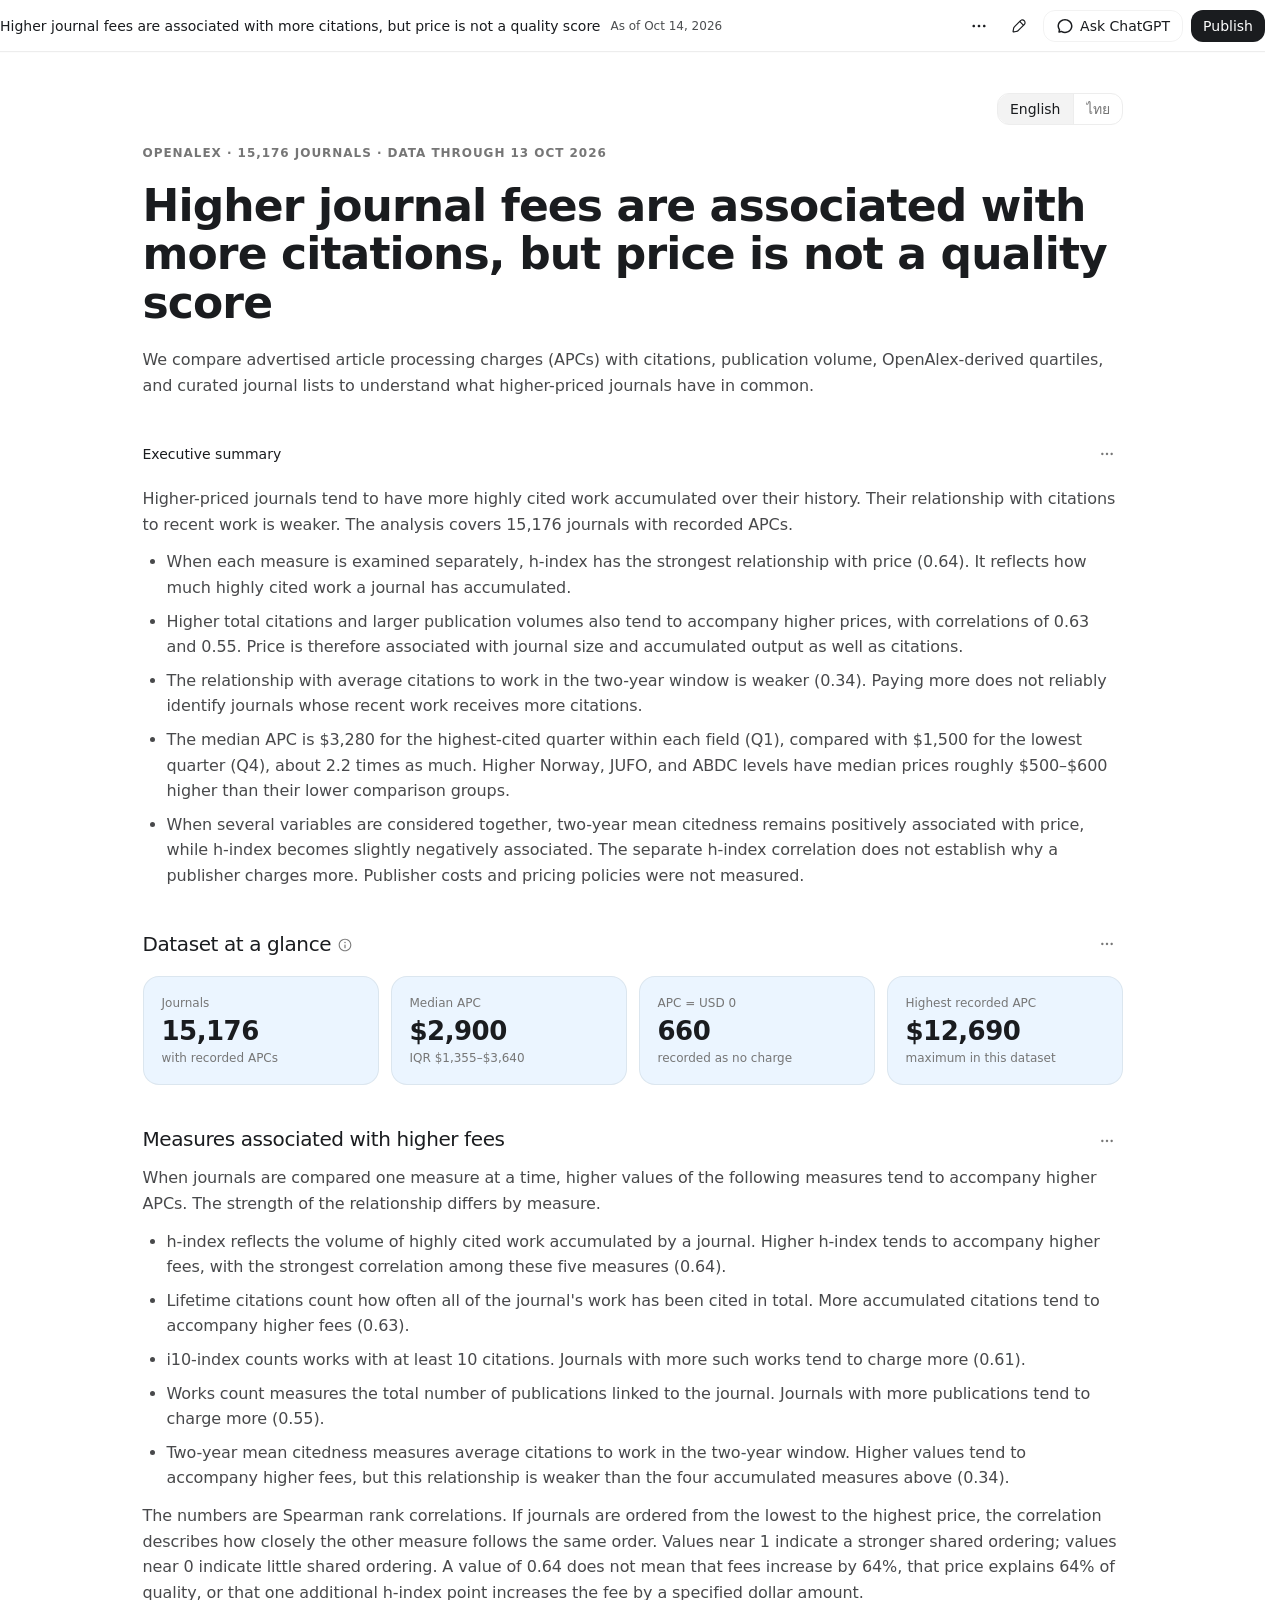
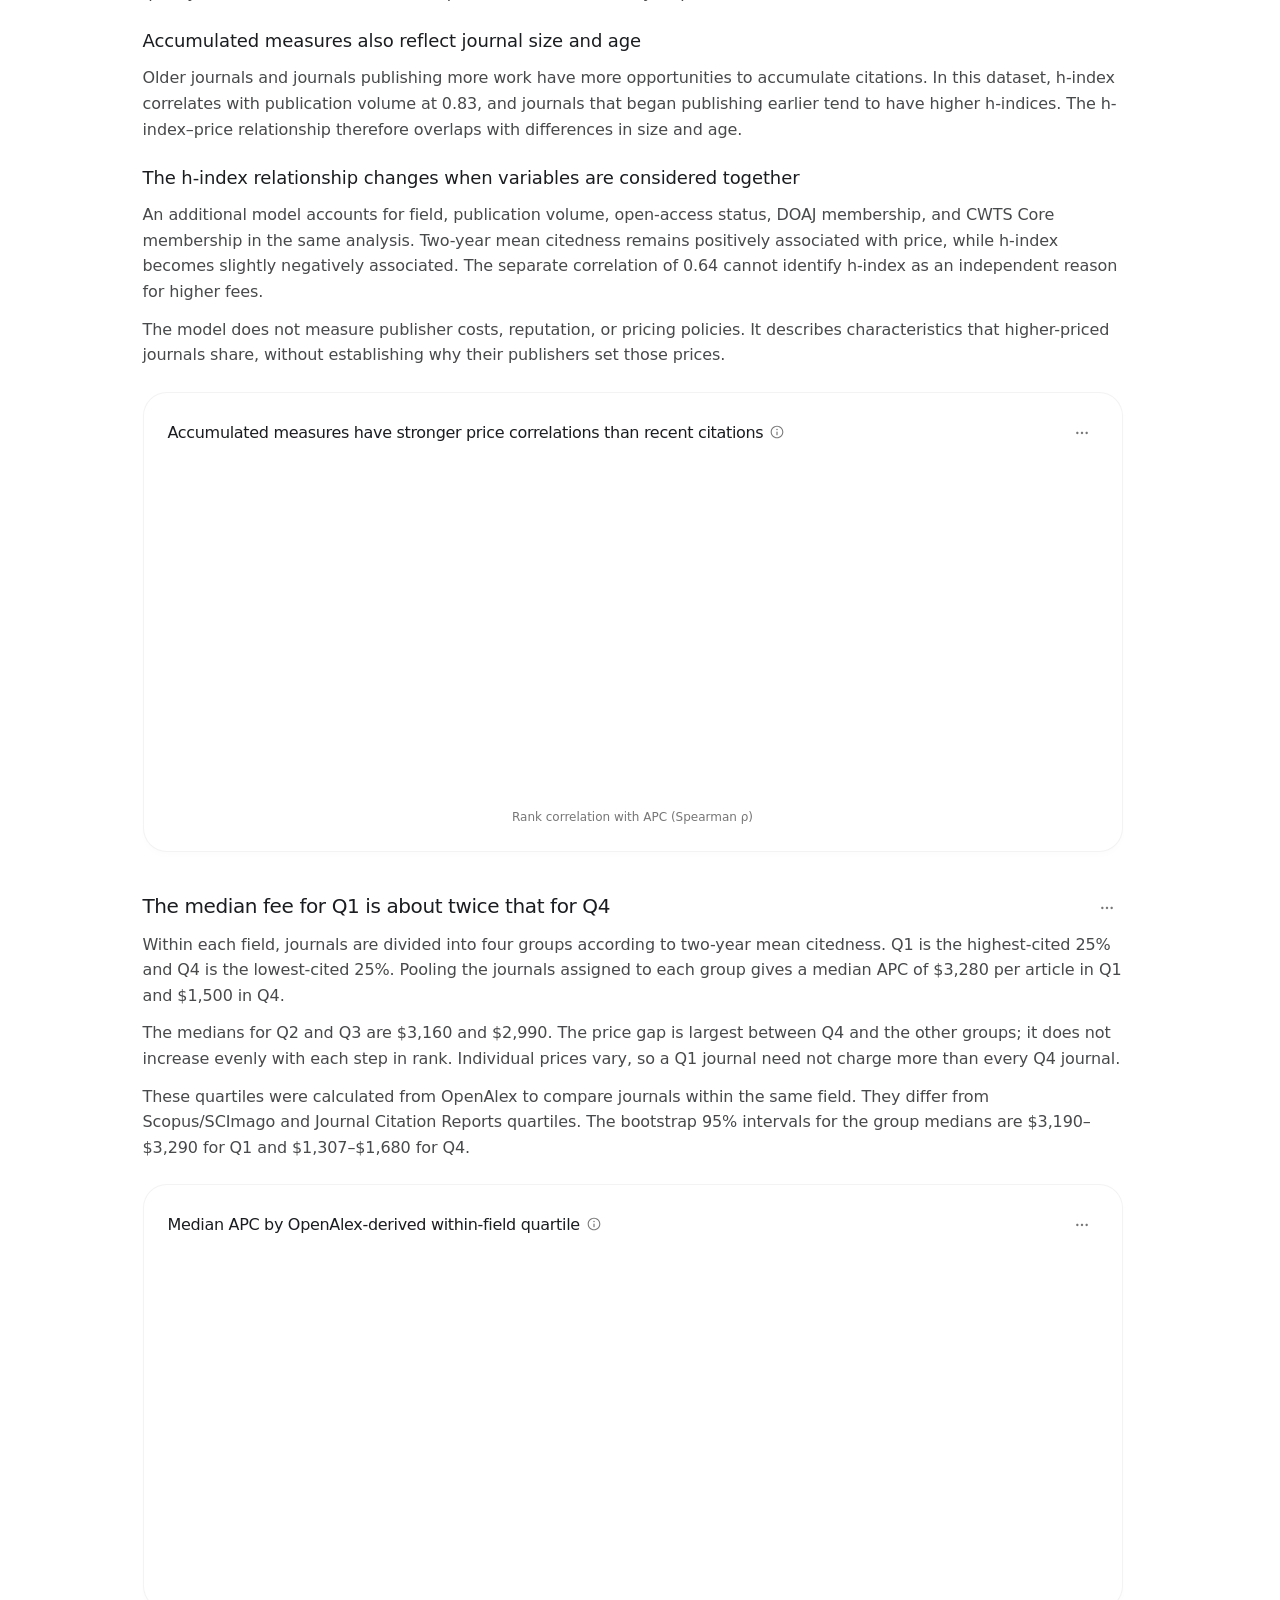
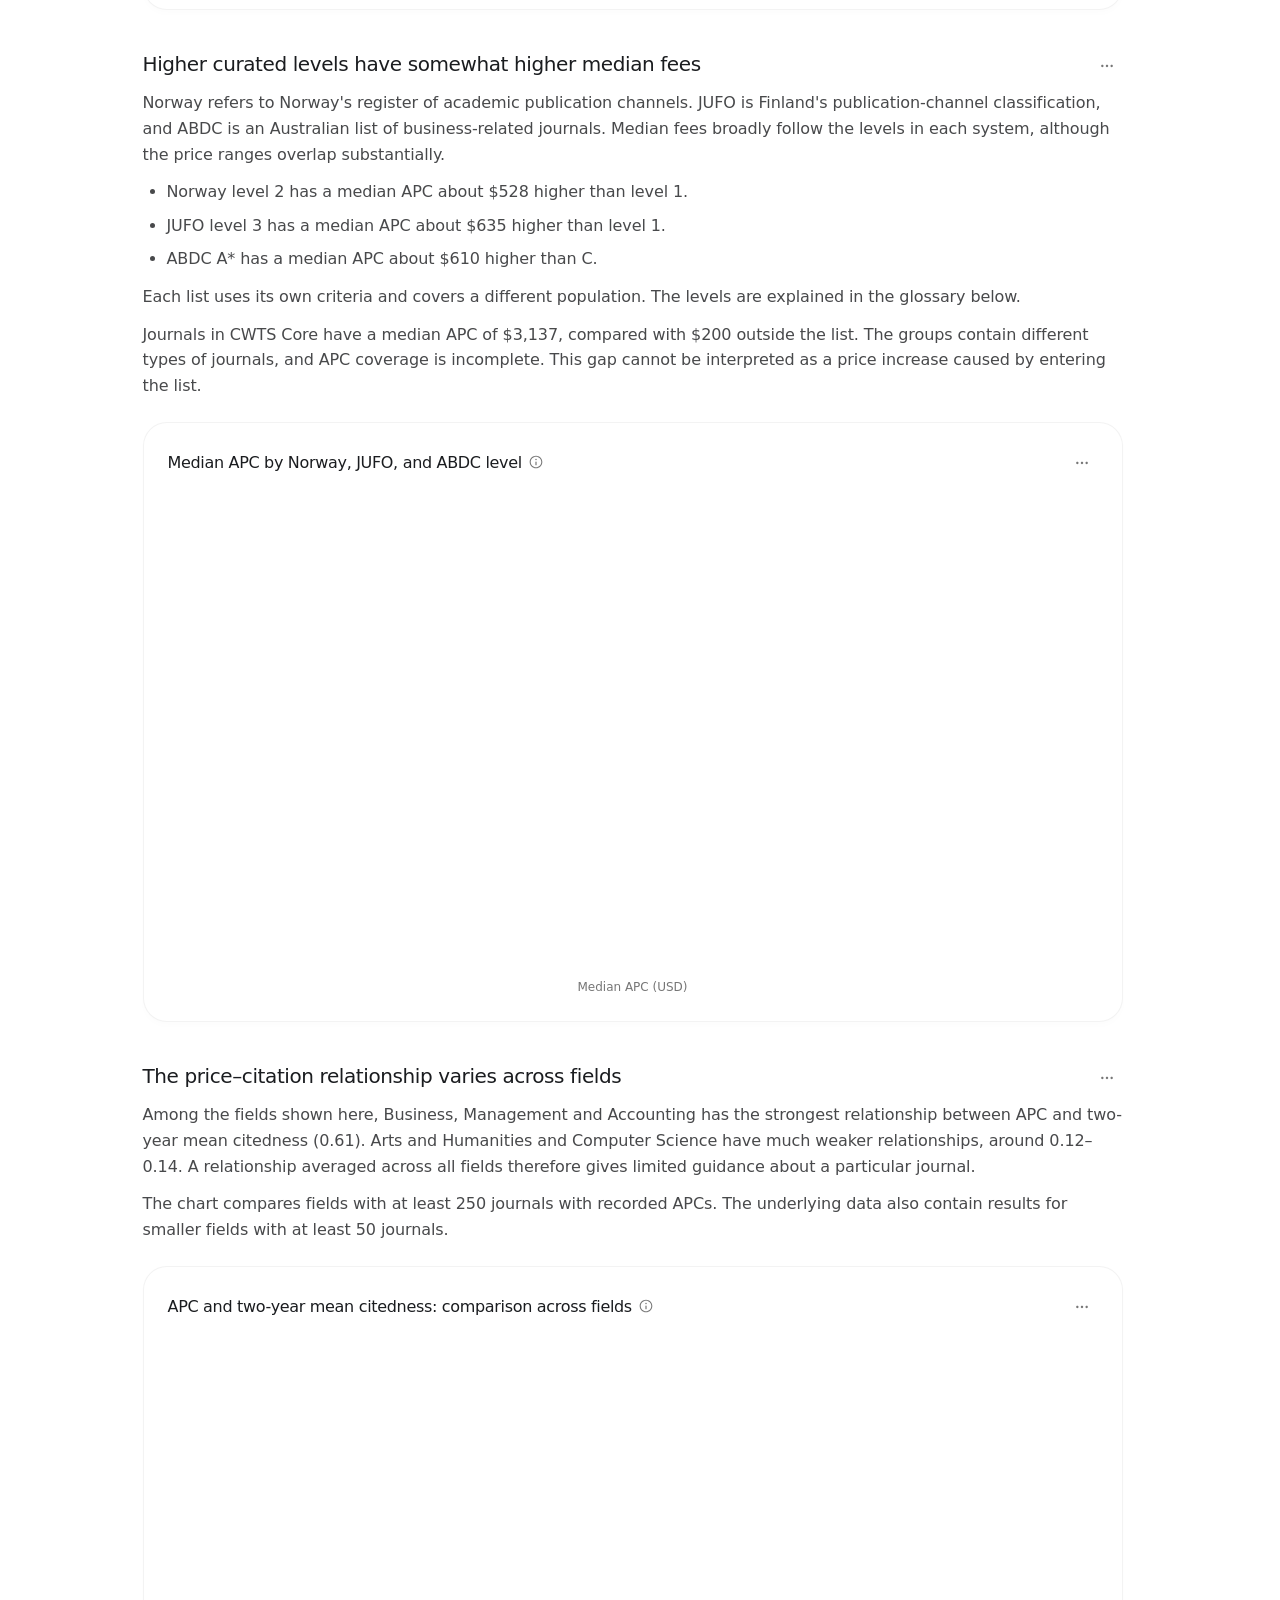
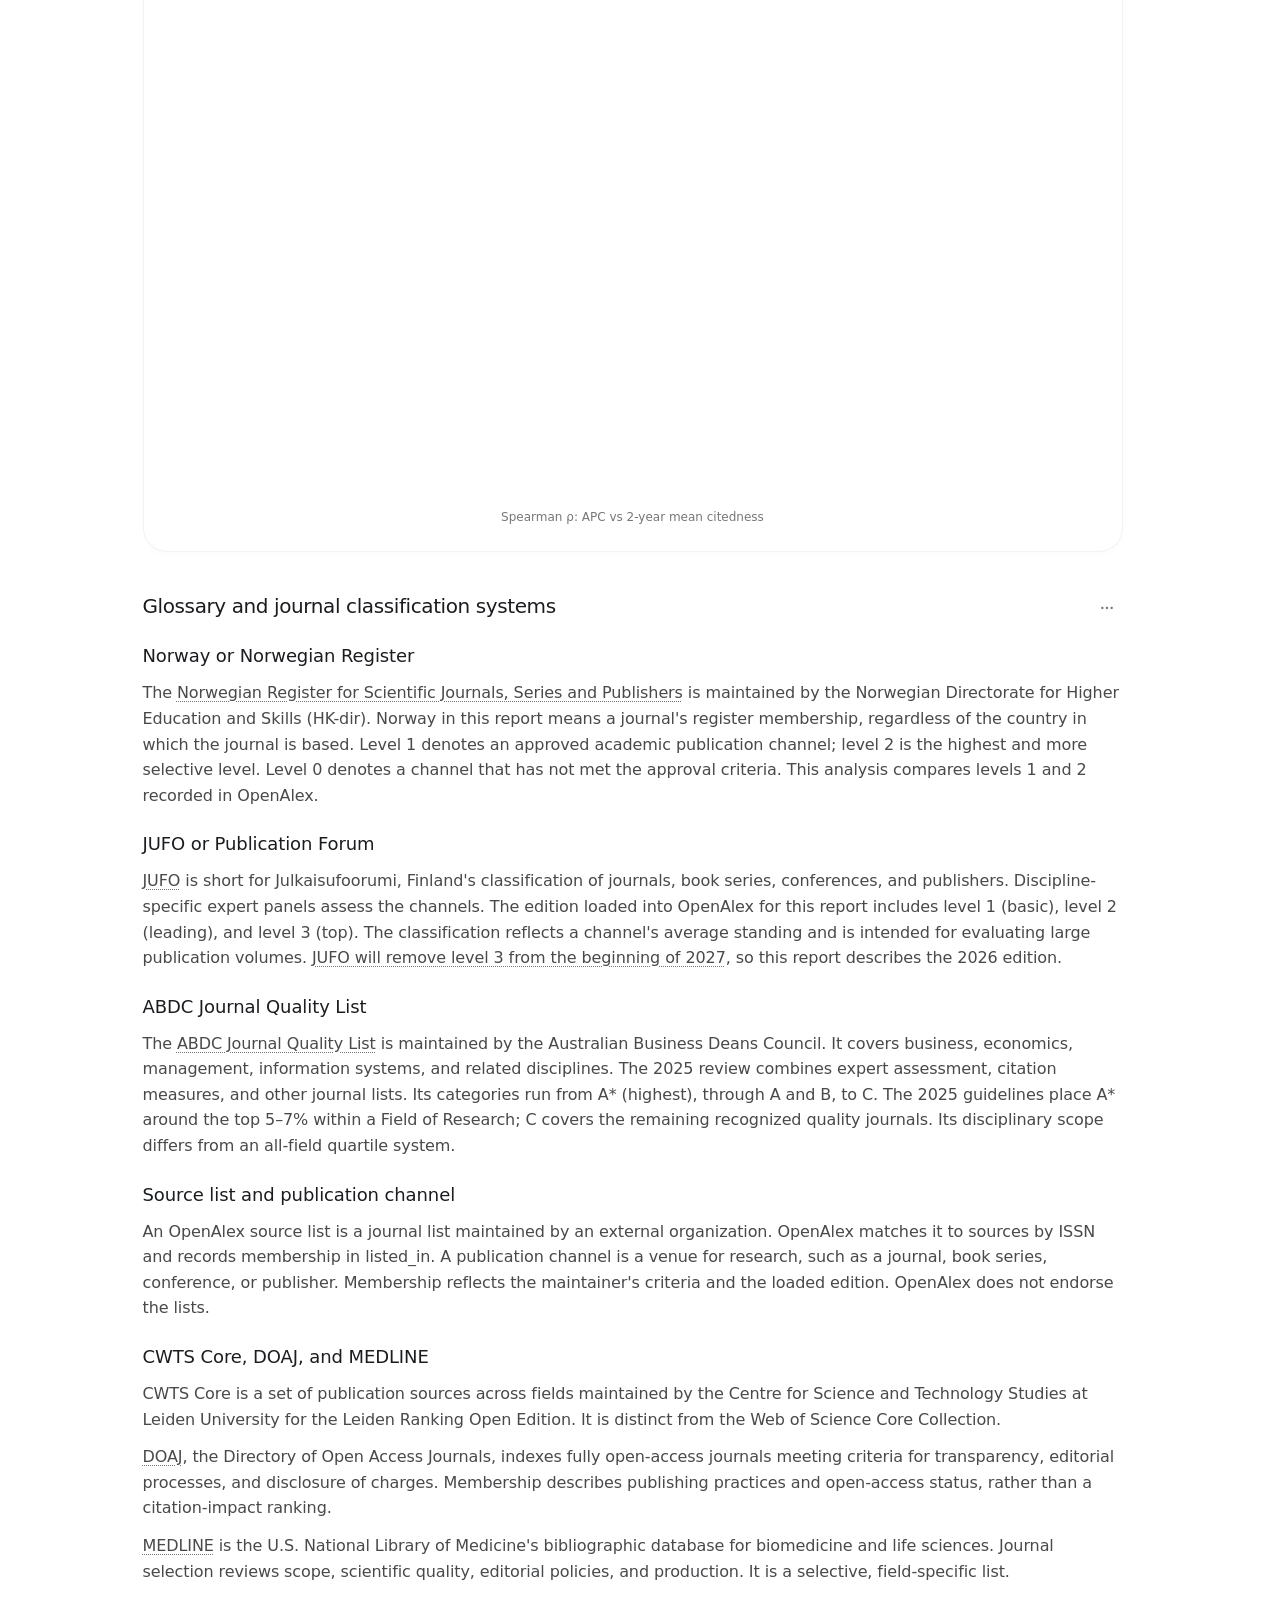
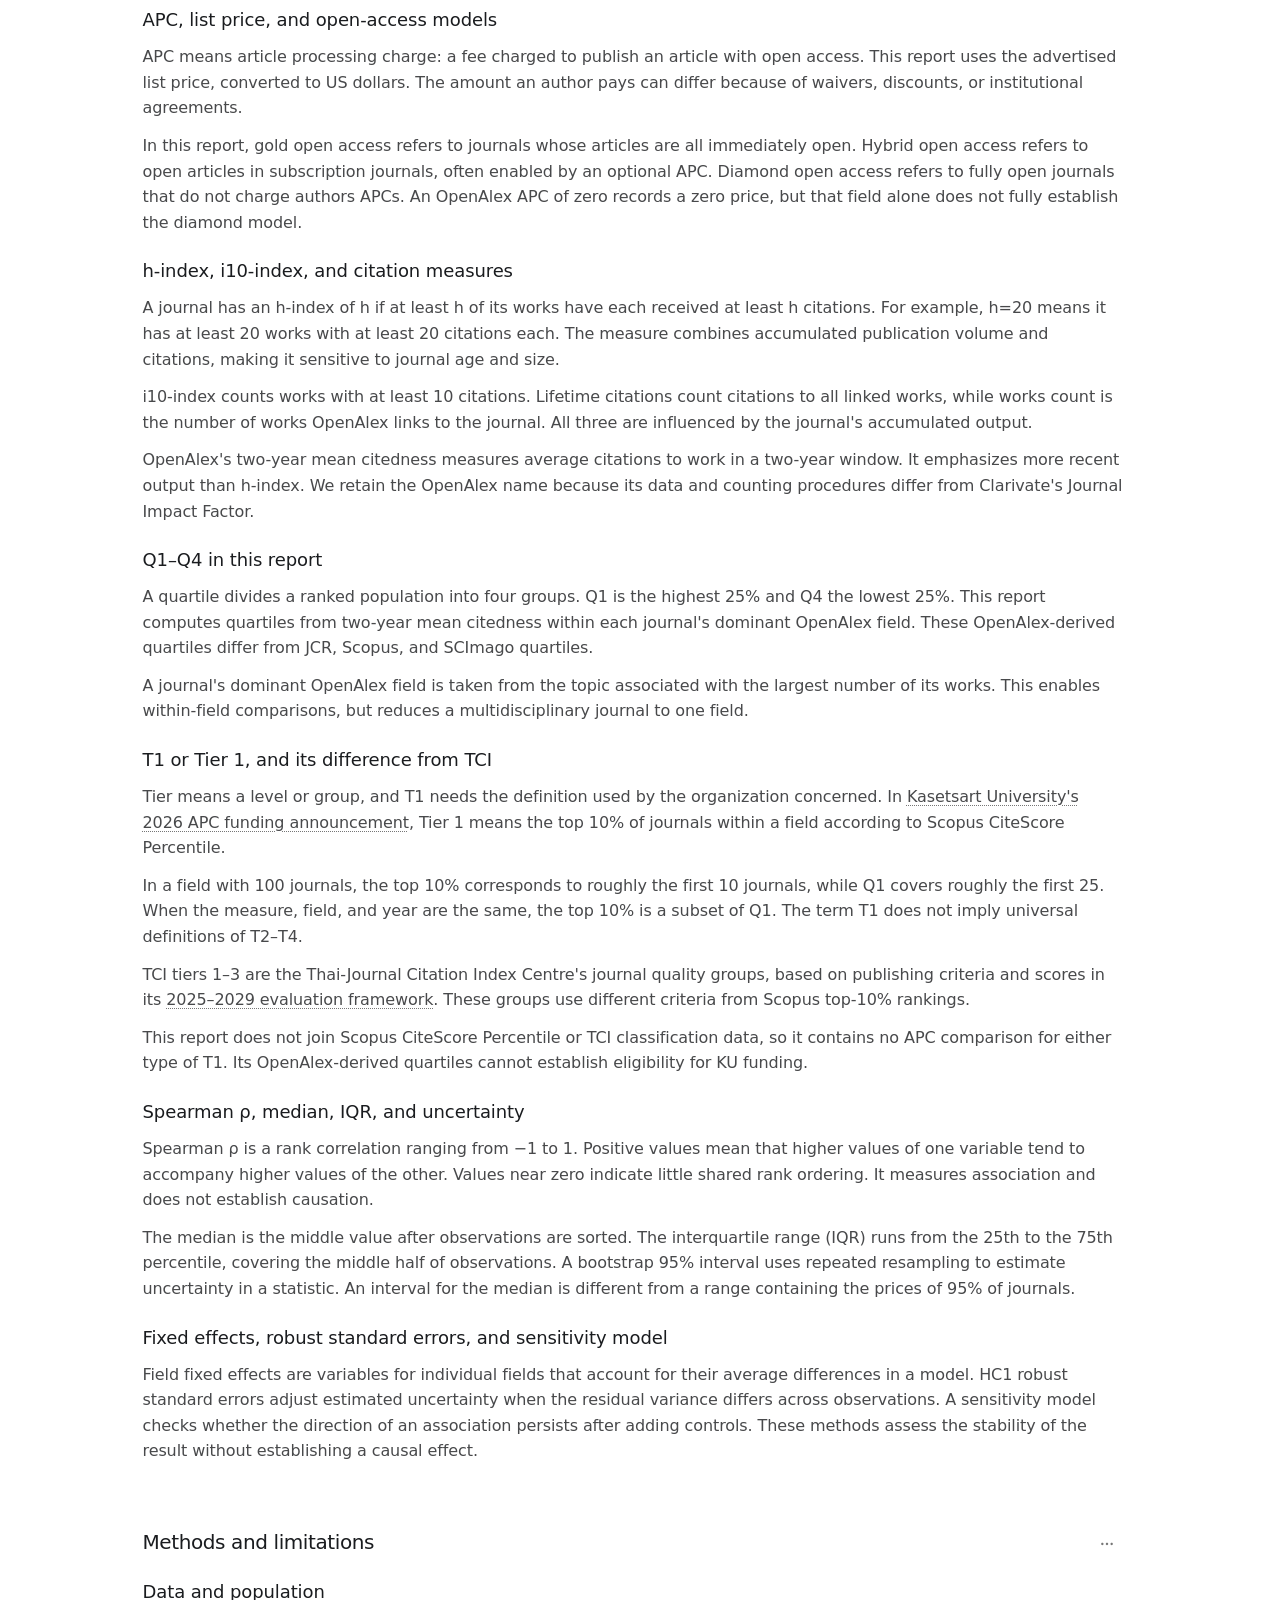
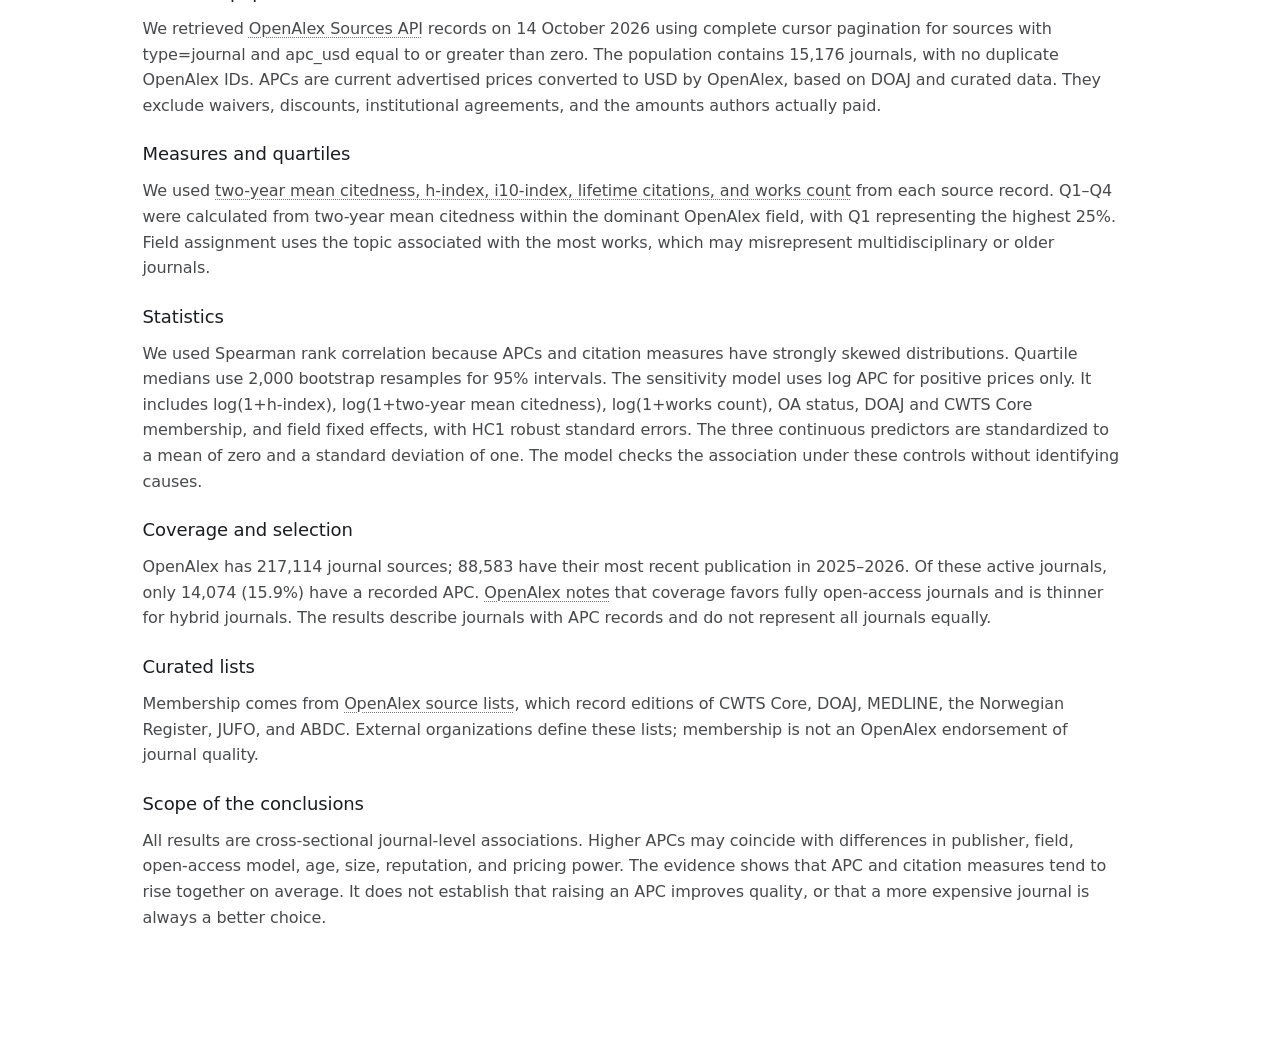
==== site/index.html @ 830862e8 "Make report English-first with Thai translation and GitHub Pages deployment" ====
<!doctype html>
<html lang="en">
<head>
<!-- Google Analytics: same measurement ID as urban.cpe.ku.ac.th -->
<script async src="https://www.googletagmanager.com/gtag/js?id=G-BWX7PFH4XM"></script>
<script>
  window.dataLayer = window.dataLayer || [];
  function gtag(){dataLayer.push(arguments);}
  gtag("js", new Date());
  gtag("config", "G-BWX7PFH4XM", { anonymize_ip: true });
</script>

<meta charset="utf-8">
<meta name="viewport" content="width=device-width, initial-scale=1">
<meta name="color-scheme" content="light dark">
<meta name="theme-color" content="#ffffff">
<meta name="data-app-snapshot-sha256" content="c09c00ea0605aef635a6650263872c6692494feb2caf1d400f7534199a6c90f1">
<meta name="data-app-runtime-sha256" content="9e3ede84b28aded3c7379b6e6a5611f0d95b9977eb0f781e279ceefabfcbd27e">
<meta name="data-app-bootstrap" content="deferred-content-v1">


<meta name="data-app-local-thread" content="01a13a0b-711e-7191-8e4e-54ca4b1462dc">
<title>Higher journal fees are associated with more citations, but price is not a quality score</title>
<link rel="icon" type="image/svg+xml" href="[data-uri]">
<style>:root{color-scheme:light dark;--adaptive-theme:1;--font-sans-default:-apple-system-body,ui-sans-serif,-apple-system,system-ui,"Segoe UI",Helvetica,"Apple Color Emoji",Arial,sans-serif,"Segoe UI Emoji","Segoe UI Symbol";--font-sans:var(--vscode-font-family,var(--font-sans-default));--background:var(--color-token-main-surface-primary,var(--color-background-surface,light-dark(#fff,#181818)));--surface:var(--color-background-elevated-secondary-opaque,light-dark(#fcfcfc,#212121));--surface-raised:var(--color-token-dropdown-background,light-dark(#fff,#282828));--muted:light-dark(#f7f7f7,#282828);--control:var(--color-background-control-opaque,light-dark(#fff,#212121));--control-hover:light-dark(#f2f2f2,#303030);--interaction-hover:var(--muted);--interaction-active:var(--control-hover);--text:var(--color-token-foreground,var(--color-text-foreground,light-dark(#1a1c1f,#fff)));--secondary:var(--color-token-description-foreground,light-dark(#767676,#afafaf));--border:var(--color-token-border,var(--color-border,light-dark(#ededed,#303030)));--border-strong:var(--color-border-heavy,light-dark(#dfdfdf,#414141));--accent:var(--color-text-accent,light-dark(#339cff,#99ceff));--positive:var(--color-text-success,light-dark(#00a240,#40c977));--negative:var(--color-text-error,light-dark(#e02e2a,#ff6764));--chart-1:light-dark(#0285ff,#66b5ff);--chart-2:light-dark(#924ff7,#ad7bf9);--chart-3:light-dark(#04b84c,#40c977);--chart-4:light-dark(#fb6a22,#ff8549);--chart-5:light-dark(#ff66ad,#ff8cc1);--chart-6:light-dark(#ffc300,#ffd240);--chart-7:light-dark(#fa423e,#ff6764);--chart-8:light-dark(#8f8f8f,#afafaf);--chart-neutral-fill:color-mix(in srgb,var(--text) 3%,var(--surface));--ranked-list-fill:color-mix(in srgb,var(--chart-1) 16%,var(--surface));--ranked-list-fill-hover:color-mix(in srgb,var(--chart-1) 24%,var(--surface));--movement-positive:color-mix(in srgb,var(--positive) 75%,var(--text));--movement-negative:color-mix(in srgb,var(--negative) 75%,var(--text));--movement-total:var(--secondary);--card-radius:16px;--data-card-radius:20px;--data-card-background:var(--background);--control-radius:12px;--mark-radius:8;--card-shadow:0 4px 12px rgb(0 0 0/1%);--shadow:0 8px 16px -4px rgb(0 0 0/12%)}:root:not([data-app-theme]),:root:is([data-app-theme="original"],[data-app-theme="codex-classic"]){--dashboard-background:light-dark(color-mix(in srgb,var(--background) 98.6%,var(--text)),var(--background))}
.dashboard-topbar-copy,.dashboard-topbar-actions,.dashboard-topbar-edit-controls{align-items:center;gap:10px;min-width:0;display:flex}.dashboard-topbar-copy{flex:auto}.dashboard-topbar-actions,.dashboard-topbar-edit-controls{flex:none}.dashboard-topbar-mode-controls{flex:none;align-items:center;gap:10px;display:flex}.dashboard-topbar-mode-controls [data-mode-action]{box-sizing:border-box;white-space:nowrap;transform-origin:100%}@media (width<=599px){.dashboard-topbar-mode-controls{grid-area:2/1/3/-1;justify-self:end}}.data-executive-summary{border-radius:var(--data-card-radius,var(--card-radius));background:0 0;border:0;min-width:0;overflow:visible}.data-executive-summary-heading{margin:0}.data-executive-summary-trigger{border-radius:var(--data-card-radius,var(--card-radius));width:100%;color:var(--text);cursor:pointer;font:inherit;text-align:left;background:0 0;border:0;justify-content:space-between;align-items:center;gap:16px;padding:12px 14px;display:flex}.data-executive-summary-trigger:hover{background:var(--interaction-hover,var(--control-hover))}.data-executive-summary-trigger:focus-visible{outline:2px solid var(--accent);outline-offset:-2px}.data-executive-summary-title-group{flex-wrap:wrap;flex:1;align-items:baseline;gap:10px;min-width:0;display:flex}.data-executive-summary-title{white-space:nowrap;flex:none;font-size:16px;font-weight:500;line-height:20px}.data-executive-summary-preview{min-width:0;color:color-mix(in srgb, var(--secondary) 68%, transparent);text-overflow:ellipsis;white-space:nowrap;flex:240px;font-size:14px;font-weight:400;line-height:20px;overflow:hidden}.data-executive-summary-toggle-icon{width:18px;height:18px;color:var(--secondary);flex:none;position:relative}.data-executive-summary-toggle-icon:before,.data-executive-summary-toggle-icon:after{content:"";background:currentColor;border-radius:999px;width:14px;height:1.5px;position:absolute;top:50%;left:50%;transform:translate(-50%,-50%)}.data-executive-summary-toggle-icon:after{transform:translate(-50%,-50%)rotate(90deg)}.data-executive-summary-trigger[aria-expanded=true] .data-executive-summary-toggle-icon:after{opacity:0}.data-executive-summary[data-open] .data-executive-summary-title{color:var(--secondary)}.data-executive-summary-panel{padding:0 0 18px}.data-executive-summary--inset{background:color-mix(in srgb, var(--text) 2%, transparent);overflow:hidden}.data-executive-summary--inset .data-executive-summary-trigger:hover{background:color-mix(in srgb, var(--text) 2%, transparent)}.data-executive-summary--inset .data-executive-summary-panel{padding:0 14px 18px}.data-executive-summary-content{grid-template-columns:minmax(0,1fr);gap:16px;width:100%;min-width:0;max-width:780px;padding-top:8px;display:grid}.data-executive-summary-content>:where(p,ul,ol){margin:0}.data-executive-summary-content .rich-narrative{min-width:0;margin:0}.data-executive-summary-content :is(.rich-narrative-content,.report-rich-editable)>p{margin:0}.data-executive-summary-content p{color:var(--text);font-size:16px;line-height:1.55}.data-executive-summary-content :is(strong,b,.markdown-bold){font-weight:600}.data-segmented-control{border:1px solid var(--border);border-radius:var(--control-radius);background:var(--control);align-items:stretch;min-width:0;max-width:100%;display:inline-flex;overflow:visible}.data-segmented-control[data-full-width]{width:100%;display:flex}.data-segmented-control-label{text-overflow:ellipsis;white-space:nowrap;min-width:0;overflow:hidden}.data-segmented-control[data-disabled]{opacity:var(--control-disabled-opacity,.58)}.data-segmented-control button{border:0;border-left:1px solid var(--border);min-width:0;min-height:30px;color:var(--secondary);cursor:pointer;font:inherit;white-space:nowrap;background:0 0;flex:0 auto;justify-content:center;align-items:center;padding:0 12px;font-size:14px;font-weight:400;line-height:20px;display:inline-flex;position:relative}.data-segmented-control button:first-child{border-radius:var(--control-radius) 0 0 var(--control-radius)}.data-segmented-control button:last-child{border-radius:0 var(--control-radius) var(--control-radius) 0}.data-segmented-control button:only-child{border-radius:var(--control-radius)}.data-segmented-control-tooltip{z-index:var(--layer-tooltip);position:absolute;bottom:calc(100% + 7px);left:50%;transform:translate(-50%,2px)}.data-segmented-control-button:hover .data-segmented-control-tooltip,.data-segmented-control-button:focus-visible .data-segmented-control-tooltip{opacity:1;transform:translate(-50%)}.data-segmented-control[data-size=default] button{min-height:calc(var(--data-control-height,32px) - 2px)}.data-segmented-control[data-full-width] button{flex:1 1 0}.data-segmented-control button:first-child{border-left:0}.data-segmented-control button:hover:not(:disabled){background:var(--interaction-hover,var(--control-hover));color:var(--text)}.data-segmented-control button:focus-visible{z-index:1;outline:2px solid var(--accent);outline-offset:-2px;position:relative}.data-segmented-control button[aria-pressed=true]{background:color-mix(in srgb, var(--text) 5%, transparent);color:var(--text)}.data-segmented-control button:disabled{cursor:default}@media (prefers-reduced-motion:reduce){.data-segmented-control button{transition:none}}.data-slider{--data-slider-control-height:var(--data-control-height,32px);--data-slider-control-padding:var(--space-3,12px);--data-slider-inline-gap:24px;--data-slider-inline-label-width:200px;align-content:start;gap:var(--field-label-gap,6px);min-width:0;color:var(--text);display:grid;container:data-slider/inline-size}.data-slider[data-layout=inline]{grid-template-columns:minmax(112px, var(--data-slider-inline-label-width)) minmax(0, 1fr);align-items:center;column-gap:var(--data-slider-inline-gap);row-gap:var(--field-label-gap,6px)}.data-slider[data-layout=inline]>.data-slider-label--outside{grid-area:1/1}.data-slider[data-layout=inline]>.data-slider-control{grid-area:1/2}.data-slider[data-layout=inline][data-label-placement=hidden]>.data-slider-control{grid-column:1/-1}.data-slider[data-disabled]{opacity:var(--control-disabled-opacity,.58)}.data-slider-label{min-width:0;color:var(--secondary);font-size:14px;font-weight:400;line-height:20px}.data-slider-label--outside{width:fit-content}.data-slider-label--inline{box-sizing:border-box;width:100%;min-height:var(--data-slider-control-height);pointer-events:none;text-overflow:ellipsis;white-space:nowrap;align-items:center;padding-inline:16px;display:flex;overflow:hidden}.data-slider[data-label-placement=inline]{gap:0}.data-slider[data-label-placement=inline] .data-slider-label--inline{z-index:5;inset-block:0;left:var(--data-slider-control-padding);width:auto;max-width:calc(100% - 96px);min-height:0;padding:0;position:absolute}.data-slider--range[data-center-inline-label] .data-slider-label--inline{left:var(--data-slider-midpoint);width:max-content;max-width:max(0px, calc(var(--data-slider-span) - 32px));text-align:center;justify-content:center;transform:translate(-50%)}.data-slider-label--hidden,.data-slider-visually-hidden{clip:rect(0 0 0 0);clip-path:inset(50%);white-space:nowrap;border:0;width:1px;height:1px;margin:-1px;padding:0;position:absolute;overflow:hidden}.data-slider-control{height:var(--data-slider-control-height);border:1px solid var(--border);border-radius:var(--control-radius);background:var(--surface);touch-action:none;min-width:0;transition:border-color .12s,box-shadow .12s;position:relative;overflow:visible}.data-slider-control:has(.data-slider-input:focus-visible){border-color:var(--control-focus-border,var(--border-strong));box-shadow:var(--control-focus-ring,0 0 0 1px var(--border-strong))}.data-slider-track{z-index:1;border-radius:inherit;pointer-events:none;position:absolute;inset:-1px;overflow:visible}.data-slider-selection{inset:0 calc(100% - var(--data-slider-end-position)) 0 var(--data-slider-start-position);border-radius:inherit;background:var(--muted);min-width:0;box-shadow:inset 0 0 0 1px color-mix(in srgb, var(--text) 9%, transparent), 0 1px 1px color-mix(in srgb, var(--text) 3%, transparent);transition:box-shadow .12s;position:absolute}.data-slider:not([data-disabled]) .data-slider-control:hover .data-slider-selection{box-shadow:inset 0 0 0 1px color-mix(in srgb, var(--text) 14%, transparent), 0 1px 1px color-mix(in srgb, var(--text) 3%, transparent)}.data-slider--single .data-slider-selection{min-width:min(16px,100%)}.data-slider-bound,.data-slider-value{z-index:5;color:var(--secondary);font-variant-numeric:tabular-nums;pointer-events:none;white-space:nowrap;font-size:12px;line-height:16px;position:absolute;top:50%;transform:translateY(-50%)}.data-slider-bound{transition:opacity .12s}.data-slider-bound--minimum{left:8px}.data-slider-bound--maximum{right:8px}.data-slider-bound[data-hidden]{opacity:0}.data-slider-value[data-placement=inside]{color:var(--text)}.data-slider-value--end{right:var(--data-slider-control-padding);color:var(--text);font-size:14px;line-height:20px;left:auto}.data-slider--range .data-slider-value{color:var(--text);font-size:14px;line-height:20px}.data-slider-handle{z-index:4;background:var(--secondary);opacity:.55;pointer-events:none;border-radius:999px;width:2px;height:18px;transition:opacity .12s;position:absolute;top:50%;transform:translate(-1px,-50%)}.data-slider-handle--lower{left:clamp(8px, calc(var(--data-slider-start) + 8px), calc(100% - 8px))}.data-slider-handle--upper{left:clamp(8px, calc(var(--data-slider-end) - 8px), calc(100% - 8px))}.data-slider--range[data-collapsed] .data-slider-handle{left:clamp(8px, var(--data-slider-start), calc(100% - 8px))}.data-slider:not([data-disabled]) .data-slider-control:hover .data-slider-handle{opacity:.8}.data-slider--single .data-slider-control:has(.data-slider-input:active) .data-slider-handle--upper,.data-slider--single .data-slider-control:has(.data-slider-input:focus-visible) .data-slider-handle--upper,.data-slider--range[data-active-thumb=lower] .data-slider-control:has(.data-slider-input--lower:active,.data-slider-input--lower:focus-visible) .data-slider-handle--lower,.data-slider--range[data-active-thumb=upper] .data-slider-control:has(.data-slider-input--upper:active,.data-slider-input--upper:focus-visible) .data-slider-handle--upper{opacity:1}.data-slider-input{appearance:none;cursor:ew-resize;opacity:0;touch-action:none;background:0 0;border:0;outline:0;width:100%;height:100%;margin:0;position:absolute;inset:0}.data-slider-input:disabled{cursor:default}.data-slider-input--single{z-index:6}.data-slider--range .data-slider-input{z-index:6;pointer-events:none}.data-slider--range[data-active-thumb=lower] .data-slider-input--lower,.data-slider--range[data-active-thumb=upper] .data-slider-input--upper{z-index:7}.data-slider-input::-webkit-slider-runnable-track{height:var(--data-slider-control-height);background:0 0}.data-slider-input::-webkit-slider-thumb{width:20px;height:var(--data-slider-control-height);appearance:none;cursor:ew-resize;background:0 0;border:0;margin-top:0}.data-slider--range .data-slider-input::-webkit-slider-thumb{pointer-events:auto}.data-slider-input::-moz-range-track{height:var(--data-slider-control-height);background:0 0}.data-slider-input::-moz-range-thumb{width:20px;height:var(--data-slider-control-height);cursor:ew-resize;background:0 0;border:0}.data-slider--range .data-slider-input::-moz-range-thumb{pointer-events:auto}@media (pointer:coarse){.data-slider-input::-webkit-slider-thumb{width:44px}.data-slider-input::-moz-range-thumb{width:44px}}@container data-slider (width<=520px){.data-slider[data-layout=inline]>.data-slider-label--outside,.data-slider[data-layout=inline]>.data-slider-control{grid-column:1/-1}.data-slider[data-layout=inline]>.data-slider-label--outside{grid-row:1}.data-slider[data-layout=inline]>.data-slider-control{grid-row:2}}@media (prefers-reduced-motion:reduce){.data-slider-control,.data-slider-bound,.data-slider-handle{transition:none}}.data-switch{min-height:32px;color:var(--text);cursor:pointer;font:inherit;text-align:left;background:0 0;border:0;justify-content:space-between;align-items:center;gap:12px;padding:0;font-size:14px;font-weight:400;display:inline-flex}.data-switch[data-full-width]{width:100%}.data-switch-track{background:var(--border-strong);border-radius:999px;flex:none;width:34px;height:20px;transition:background .16s;position:relative}.data-switch-track:after{background:var(--surface-raised);content:"";border-radius:50%;width:16px;height:16px;transition:transform .16s;position:absolute;top:2px;left:2px}.data-switch[aria-checked=true] .data-switch-track{background:var(--accent)}.data-switch[aria-checked=true] .data-switch-track:after{transform:translate(14px)}.data-switch:focus-visible{outline:2px solid var(--accent);outline-offset:2px}.data-switch:disabled{cursor:default;opacity:var(--control-disabled-opacity,.58)}@media (prefers-reduced-motion:reduce){.data-switch-track,.data-switch-track:after{transition:none}}.data-switch[data-size=compact]{color:var(--secondary);font:inherit;border-radius:var(--control-radius);cursor:pointer;white-space:nowrap;background:0 0;border:0;align-items:center;gap:8px;padding:6px 8px;font-size:14px;display:inline-flex}.data-switch[data-size=compact]:hover{background:var(--interaction-hover);color:var(--text)}.data-switch[data-size=compact] .data-switch-track{background:var(--border-strong);border-radius:10px;width:28px;height:16px;transition:background .12s;position:relative}.data-switch[data-size=compact] .data-switch-track:after{content:"";background:var(--surface);border-radius:50%;width:12px;height:12px;transition:transform .12s;position:absolute;top:2px;left:2px}.data-switch[data-size=compact][aria-checked=true] .data-switch-track{background:var(--text)}.data-switch[data-size=compact][aria-checked=true] .data-switch-track:after{transform:translate(12px)}.form-checkbox{align-items:center;gap:var(--space-2);cursor:pointer;display:inline-flex}.form-checkbox-control{flex:0 0 var(--space-5);width:var(--space-5);height:var(--space-5);display:inline-flex;position:relative}.form-checkbox-control input{appearance:none;z-index:1;border-radius:var(--radius-xs);width:100%;height:100%;cursor:inherit;background:0 0;border:0;margin:0;position:absolute;inset:0}.form-checkbox-control>:not(input){pointer-events:none;position:absolute;inset:0}.form-checkbox-control [data-dashboard-icon=checkboxUnchecked]{color:var(--border-strong)}.form-checkbox-control [data-dashboard-icon=checkboxChecked]{color:var(--text);opacity:0}.form-checkbox-control input:checked~[data-dashboard-icon=checkboxUnchecked]{opacity:0}.form-checkbox-control input:checked~[data-dashboard-icon=checkboxChecked]{opacity:1}.form-checkbox-control input:focus-visible{outline:2px solid var(--accent);outline-offset:3px}.form-checkbox:has(input:disabled){opacity:.5;cursor:not-allowed}.section-navigator{z-index:20;padding:6px;position:fixed;top:50%;left:12px;transform:translateY(-50%)}.section-navigator:not([data-placement=inline])[data-fits-gutter=false]{visibility:hidden;pointer-events:none}.section-navigator-trigger{border-radius:var(--radius-md);color:var(--secondary);font:inherit;cursor:pointer;background:0 0;border:0;align-items:center;margin:0;padding:8px 6px;display:flex}.section-navigator-trigger:focus-visible{outline:2px solid var(--accent);outline-offset:2px}.section-navigator-rail{flex-direction:column;align-items:flex-start;width:28px;display:flex}.section-navigator-rail>span{align-items:center;height:12px;display:flex}.section-navigator-rail i{background:var(--secondary);opacity:.5;border-radius:999px;width:9px;height:3px;display:block}.section-navigator-rail i[data-active]{background:var(--text);opacity:1;width:14px}.section-navigator-label{display:none}.section-navigator-menu{opacity:0;visibility:hidden;pointer-events:none;gap:2px;width:max-content;max-width:calc(100vw - 24px);max-height:min(440px,80vh);transition:opacity .1s,transform .1s,visibility .1s;position:absolute;top:50%;left:0;overflow-y:auto;transform:translate(-4px,-50%)}.section-navigator[data-open] .section-navigator-menu{opacity:1;visibility:visible;pointer-events:auto;transform:translateY(-50%)}.section-navigator-menu .menu-item{min-height:28px;padding-block:4px;font-size:12px;font-weight:500}.section-navigator-menu .menu-item-label{text-overflow:ellipsis;white-space:nowrap;overflow:hidden}.section-navigator-menu .menu-item[aria-current]{background:var(--control);color:var(--text)}.section-navigator-menu .menu-item:not([aria-current]){color:var(--secondary)}.section-navigator[data-placement=inline]{margin-bottom:12px;position:relative;top:auto;left:auto;transform:none}.section-navigator[data-placement=inline] .section-navigator-label{display:inline}.section-navigator[data-placement=inline] .section-navigator-trigger{background:var(--control);border:1px solid var(--border);padding:8px 12px}.section-navigator[data-placement=inline] .section-navigator-menu{top:100%;transform:translateY(-4px)}.section-navigator[data-placement=inline][data-open] .section-navigator-menu{transform:none}@media (width<=1080px){.section-navigator:not([data-placement=inline]){display:none}}@media (prefers-reduced-motion:reduce){.section-navigator-menu{transition:none}}.bar-family-list-row,.bar-family-grouped-bar,.bar-family-bullet-row{width:100%;font:inherit;text-align:left;cursor:default;background:0 0;border:0;padding:0;position:relative}.experimental-bar-chart{min-width:0;position:relative}.bar-family-list{gap:var(--bar-family-row-gap,13px);padding:8px 0;display:grid}.bar-family-list[data-label-position=summary],.bar-family-range{padding:0}.bar-family-list-row{min-width:0;color:var(--text);gap:6px;transition:opacity .16s;display:grid}.bar-family-list[data-interacting] .bar-family-list-row:not([data-active]){opacity:.38}.bar-family-list-row:focus-visible,.bar-family-bullet-row:focus-visible{outline:2px solid var(--accent);outline-offset:4px;border-radius:6px}.bar-family-list-copy{font-size:var(--bar-family-font-size,14px);justify-content:space-between;align-items:baseline;gap:12px;line-height:1.2;display:flex}.bar-family-list-copy>span{text-overflow:ellipsis;white-space:nowrap;min-width:0;overflow:hidden}.bar-family-list-copy strong{font-size:inherit;flex:none;font-weight:650}.bar-family-list-track{min-width:0;height:var(--bar-family-thickness,12px);border-radius:var(--bar-family-radius,999px);background:0 0;display:block;overflow:hidden}.bar-family-list-row[data-track] .bar-family-list-track{background:var(--bar-family-track-color)}.bar-family-list-track>span{border-radius:inherit;height:100%;transition:width .18s;display:block}.bar-family-list-row[data-track] .bar-family-list-track[data-segments]{grid-template-columns:repeat(var(--progress-segments), minmax(0, 1fr));background:0 0;gap:3px;display:grid}.bar-family-list-track[data-segments]>span{background:color-mix(in srgb, var(--progress-color) 14%, var(--surface))}.bar-family-list-track[data-segments]>span[data-active]{background:var(--progress-color)}.bar-family-progress-summary{flex-wrap:wrap;gap:4px 8px}.bar-family-progress-summary strong{letter-spacing:-.035em;font-size:20px;font-weight:560;line-height:24px}.bar-family-progress-summary>span{color:var(--secondary);white-space:normal;overflow-wrap:normal}.bar-family-range-track{background:var(--border-strong);border-radius:999px;height:3px;position:relative}.bar-family-range-track i{border:2px solid var(--surface);background:var(--bar-family-range-color,var(--text));width:8px;height:8px;box-shadow:0 0 0 1px var(--border-strong);border-radius:50%;position:absolute;top:50%;transform:translate(-50%,-50%)}.bar-family-range .bar-family-list-row{align-content:center;min-height:28px}.bar-family-range .bar-family-list-row:is(:hover,:focus-visible) .bar-family-range-track{background:var(--secondary)}.bar-family-range .bar-family-list-row:is(:hover,:focus-visible) .bar-family-range-track i{box-shadow:0 0 0 2px var(--bar-family-range-color,var(--text))}.bar-family-range-bounds{color:var(--secondary);font-variant-numeric:tabular-nums;font-size:10px}.bar-family-list-row:hover .bar-family-list-track>span,.bar-family-list-row:focus-visible .bar-family-list-track>span{filter:saturate(1.12)brightness(.92)}.bar-family-list--rankedList .bar-family-list-copy{z-index:2;height:var(--bar-family-thickness,32px);color:var(--text);align-items:center;position:absolute;top:0;left:12px;right:12px}.bar-family-list--rankedList .bar-family-list-row{gap:0}.bar-family-list[data-label-position=above] .bar-family-list-row{gap:7px}.bar-family-list[data-label-position=above] .bar-family-list-value{font-size:var(--bar-family-font-size,14px);align-items:baseline;gap:4px;line-height:1;display:flex}.bar-family-list[data-label-position=above] .bar-family-list-value strong{letter-spacing:-.02em;font-size:28px;font-weight:500}.bar-family-list[data-label-position=above] .bar-family-list-track>span{align-items:center;padding-inline:10px;display:flex}.bar-family-list[data-label-position=above] .bar-family-list-track b{font-size:var(--bar-family-font-size,14px);text-overflow:ellipsis;white-space:nowrap;font-weight:500;overflow:hidden}.bar-family-list-toggle{color:var(--secondary);font:inherit;cursor:pointer;background:0 0;border:0;border-radius:8px;justify-self:start;padding:5px 9px;font-size:13px;font-weight:600}.bar-family-list-toggle:hover{background:color-mix(in srgb, var(--text) 6%, transparent);color:var(--text)}.bar-family-list-toggle:focus-visible{outline:2px solid var(--accent);outline-offset:2px}.bar-family-grouped-list{gap:var(--bar-family-group-gap,15px);display:grid}.bar-family-grouped-row{gap:6px;display:grid}.bar-family-grouped-label{color:var(--text);font-size:14px;font-weight:500}.bar-family-grouped-pair{gap:4px;display:grid}.bar-family-grouped-bar{grid-template-columns:minmax(0, 1fr) var(--bar-family-value-width,4ch);min-height:max(22px, var(--bar-family-thickness,10px));color:inherit;align-items:center;gap:12px;transition:opacity .16s;display:grid}.bar-family-grouped-list[data-interacting] .bar-family-grouped-bar:not([data-active]){opacity:.38}.bar-family-grouped-bar:hover .bar-family-grouped-track>span,.bar-family-grouped-bar:focus-visible .bar-family-grouped-track>span{filter:saturate(1.08)brightness(.96)}.bar-family-grouped-bar:focus-visible{outline:2px solid var(--accent);outline-offset:3px;border-radius:4px}.bar-family-grouped-track{min-width:0;height:var(--bar-family-thickness,10px);border-radius:var(--bar-family-radius,5px);display:block;overflow:hidden}.bar-family-grouped-value{text-align:end;min-width:4ch;color:var(--text);font-variant-numeric:tabular-nums;font-size:14px;font-weight:600;line-height:22px}.bar-family-grouped-track>span{border-radius:inherit;height:100%;display:block}.bar-family-grouped-list>.chart-legend{justify-content:flex-start;margin:0}.experimental-bar-plot{width:100%;height:100%;min-height:0}.experimental-bar-chart[data-axis-label=true]{grid-template-rows:minmax(0,1fr) 18px;gap:4px;display:grid}.experimental-bar-axis-label{color:var(--secondary);text-align:center;font-size:11px;line-height:18px}.bar-family-segmented{gap:18px;padding:8px 0;display:grid;position:relative;container:composition/inline-size}.bar-family-segmented :is(.bar-family-segment,.bar-family-segment-callouts>div,.bar-family-segment-labels>div,.bar-family-segment-annotations>div,tbody>tr){transition:opacity .12s}.bar-family-segmented[data-interacting] :is(.bar-family-segment,.bar-family-segment-callouts>div,.bar-family-segment-labels>div,.bar-family-segment-annotations>div,tbody>tr):not([data-active]){opacity:.38}.bar-family-segment[data-active]{box-shadow:inset 0 0 0 1px color-mix(in srgb, var(--text) 24%, transparent)}@media (prefers-reduced-motion:reduce){.bar-family-segmented *{transition:none}}.bar-family-comparison-table{max-width:100%;display:none;overflow-x:auto}.bar-family-comparison-table table{border-collapse:collapse;width:100%;font-size:13px}.bar-family-comparison-table :is(th,td){border-bottom:1px solid var(--border);text-align:right;font-variant-numeric:tabular-nums;padding:10px 4px}.bar-family-comparison-table th{font-weight:500}.bar-family-comparison-table th:first-child{text-align:left}.bar-family-comparison-table thead,.bar-family-period-label{color:var(--secondary);font-size:12px}.bar-family-segmented[data-callouts-fit=false]>.bar-family-segment-callouts{visibility:hidden;pointer-events:none;top:0;position:absolute;inset-inline:0}.bar-family-segmented[data-callouts-fit=false]>.bar-family-comparison-table{display:block}.bar-family-segmented-track{width:100%;height:var(--bar-family-thickness,28px);border-radius:var(--bar-family-radius,999px);background:color-mix(in srgb, var(--text) 7%, transparent);display:flex;overflow:visible}.bar-family-segment{border:0;border-right:var(--bar-family-segment-gap,2px) solid var(--surface);color:#fff;min-width:2px;font:inherit;font-size:var(--bar-family-font-size,14px);cursor:default;padding:0;font-weight:650;position:relative;overflow:visible}.bar-family-segment:first-child{border-radius:var(--bar-family-radius,999px) 0 0 var(--bar-family-radius,999px)}.bar-family-segment:last-child{border-radius:0 var(--bar-family-radius,999px) var(--bar-family-radius,999px) 0;border-right:0}.bar-family-segment:only-child,.bar-family-segmented[data-rounded-segments] .bar-family-segment{border-radius:var(--bar-family-radius,999px)}.bar-family-segment:hover,.bar-family-segment:focus-visible{z-index:2}.bar-family-segment:focus-visible{outline:2px solid var(--accent);outline-offset:3px}.bar-family-segment-annotations{grid-template-columns:repeat(2,minmax(0,1fr));gap:0 24px;display:grid}@container composition (width<=560px){.bar-family-segment-annotations{grid-template-columns:minmax(0,1fr)}}.bar-family-segment-annotations>div{border-bottom:1px solid var(--border);font-size:var(--bar-family-font-size,14px);grid-template-columns:8px minmax(0,1fr) auto;align-items:center;gap:9px;padding:10px 0;display:grid}.bar-family-segment-key{border-radius:50%;width:8px;height:8px}.bar-family-segment-annotations strong,.bar-family-segment-annotations small{display:block}.bar-family-segment-annotations strong{font-size:inherit;font-weight:580}.bar-family-segment-annotations small{color:var(--secondary);font-size:inherit;margin-top:3px;line-height:1.25}.bar-family-segment-annotations b{font-size:inherit;font-weight:650}.bar-family-segment-callouts{color:var(--text);font-size:var(--bar-family-font-size,14px);align-items:end;gap:0;display:grid}.bar-family-segment-callouts>div{min-width:0;padding-right:12px}.bar-family-segment-callouts[data-align=right]>div{text-align:right;padding-left:12px;padding-right:0}.bar-family-segment-callouts[data-align=right] span i{margin-left:8px;margin-right:0}.bar-family-segment-callouts strong,.bar-family-segment-callouts span{font-size:inherit;line-height:1.3;display:block}.bar-family-segment-callouts strong{text-overflow:ellipsis;white-space:nowrap;font-weight:500;overflow:hidden}.bar-family-segment-callouts span{white-space:nowrap;margin-top:5px;font-weight:400}.bar-family-segment-callouts span b{font-size:18px;font-weight:500}.bar-family-segment-callouts span i{background:color-mix(in srgb, var(--text) 18%, transparent);vertical-align:-3px;width:1px;height:16px;margin-right:8px;display:inline-block}.bar-family-segment-callouts small{color:var(--secondary);font-size:inherit;margin-left:7px;font-weight:450}.bar-family-segment-callouts[data-position=bottom]{color:color-mix(in srgb, var(--secondary) 72%, transparent);align-items:start}.bar-family-segment-callouts[data-position=bottom] span{margin-top:0}.bar-family-segment-callouts[data-position=bottom] small{color:inherit}.bar-family-segment-callouts[data-position=bottom] strong{margin-top:5px;font-weight:500}.bar-family-segmented:has(.bar-family-segment-callouts){gap:10px}.bar-family-segmented:has(.bar-family-segment-callouts) .bar-family-segmented-track+.bar-family-segmented-track{margin-top:2px}.bar-family-segment-labels{color:var(--text);font-size:var(--bar-family-font-size,14px);gap:0;display:grid}.bar-family-segment-labels>div{text-align:center;justify-items:center;gap:3px;min-width:0;display:grid}.bar-family-segment-labels>div:first-child{text-align:left;justify-items:start}.bar-family-segment-labels>div:last-child{text-align:right;justify-items:end}.bar-family-segment-labels strong{font-size:inherit;font-weight:500;line-height:1.25}.bar-family-segment-labels span{color:var(--secondary);font-size:inherit;line-height:1.25}.bar-family-bullets{gap:var(--bar-family-row-gap,18px);padding:8px 0;display:grid}.bar-family-bullet-row{color:var(--text);gap:7px;display:grid}.bar-family-bullet-track{height:var(--bar-family-thickness,18px);background:color-mix(in srgb, var(--text) 7%, transparent);border-radius:999px;display:block;position:relative}.bar-family-bullet-value,.bar-family-bullet-projection{border-radius:inherit;position:absolute;top:0;bottom:0;left:0}.bar-family-bullet-projection{opacity:.28}.bar-family-bullet-track i{background:var(--text);border-radius:2px;width:2px;position:absolute;top:-4px;bottom:-4px;transform:translate(-1px)}.bar-family-bullet-row:hover .bar-family-bullet-value,.bar-family-bullet-row:focus-visible .bar-family-bullet-value{filter:saturate(1.08)brightness(.96)}@media (width<=520px){.bar-family-segment-annotations{grid-template-columns:1fr}}@media (prefers-reduced-motion:reduce){.bar-family-list-track>span{transition:none}}:root{--spacing:.25rem;--space-1:var(--spacing);--space-2:calc(var(--spacing) * 2);--space-3:calc(var(--spacing) * 3);--space-4:calc(var(--spacing) * 4);--space-5:calc(var(--spacing) * 5);--space-6:calc(var(--spacing) * 6);--data-card-gap:20px;--data-metric-gap:12px;--data-section-gap:40px;--data-section-content-gap:20px;--data-after-metrics-gap:32px;--radius-2xs:2px;--radius-xs:4px;--radius-sm:6px;--radius-md:8px;--radius-lg:10px;--radius-xl:12px;--radius-2xl:16px;--radius-3xl:20px;--radius-4xl:24px;--radius-full:9999px;--shadow-sm:0 1px 2px -1px #00000014;--shadow-md:0 2px 4px -1px #00000014;--shadow-lg:0 4px 8px -2px #0000001a;--shadow-xl:0 8px 16px -4px #0000001f;--shadow-2xl:0 16px 32px -8px #00000030;--shadow-hairline:0 0 0 .5px color-mix(in srgb, var(--text) 14%, transparent);--text-xs-size:12px;--text-xs-line:16px;--text-sm-size:14px;--text-sm-line:20px;--text-md-size:16px;--text-md-line:24px;--text-lg-size:18px;--text-lg-line:28px;--text-xl-size:20px;--text-xl-line:28px;--text-title-2-tracking:normal;--text-title-3-tracking:normal;--text-large-title-tracking:normal;--inverse-surface:var(--color-background-primary-solid,#111);--inverse-surface-hover:var(--color-background-primary-solid-hover,#000);--inverse-text:var(--color-text-primary-solid,#fff);--danger-surface:var(--color-background-danger-solid,var(--negative));--danger-text:var(--color-text-danger-solid,#fff);--radius-small:var(--radius-md,8px);--layer-header:30;--layer-tooltip:50;--tooltip-delay:.6s;--layer-drag:1000;--layer-tooltip-portal:1100;--motion-duration-fast:.15s;--motion-duration-standard:.3s;--motion-duration-segmented:.3s;--motion-easing-emphasized:cubic-bezier(.23, 1, .32, 1);--motion-easing-segmented:cubic-bezier(.23, 1, .32, 1);--motion-easing-out-quint:cubic-bezier(.23, 1, .32, 1);--block-drag-activation-distance:6;--block-drag-lift:-5px;--block-drag-scale:1.015;--block-drag-preview-opacity:.97;--block-drag-source-opacity:.24;--block-drag-max-tilt:1.5;--block-drag-velocity-smoothing:.18;--block-drag-direction-dead-zone:.04;--block-drag-rotation-duration:.1s;--block-drag-reorder-duration:.22s;--block-drag-drop-duration:.22s;--block-drag-reorder-easing:var(--motion-easing-emphasized);--block-drag-insertion-hysteresis:10;--block-drag-scroll-edge:56;--block-drag-scroll-speed:18;--block-layout-min-metric-span:2;--block-layout-min-chart-span:3;--block-layout-min-custom-span:3;--block-layout-min-table-span:3;--block-layout-min-block-span:3;--block-layout-max-row-items:6;--block-layout-row-insertion-zone:40;--block-layout-row-attraction:8;--block-layout-row-hover-delay:.45s;--block-layout-touch-row-hover-delay:.65s;--block-layout-row-gap:0px;--block-layout-auto-resize:1;--dashboard-frosted-background:color-mix(in srgb, var(--background) 95%, transparent);--dashboard-frosted-blur:14px;--data-app-dashboard-content-width:1440px;--data-app-dashboard-wide-content-width:var(--data-app-dashboard-content-width);--data-app-report-evidence-width:748px;--data-app-report-prose-width:748px;--data-app-dashboard-gutter:32px;--data-app-report-gutter:36px;--data-app-dashboard-mobile-gutter:16px;--data-app-report-mobile-gutter:20px;--report-comparison-fill:var(--lightningcss-light,#d4d4d4)var(--lightningcss-dark,#929292);--dashboard-content-max-width:calc(var(--data-app-dashboard-content-width) + 2 * var(--data-app-dashboard-gutter));--dashboard-content-gutter:var(--data-app-dashboard-gutter);--dashboard-content-mobile-gutter:var(--data-app-dashboard-mobile-gutter);font-family:var(--font-sans);font-synthesis:none;text-rendering:optimizelegibility;-webkit-font-smoothing:antialiased}.source-section{gap:var(--space-6);padding:var(--space-6);display:grid}.source-definition{padding:var(--space-4);border-radius:var(--radius-xl);background:var(--muted)}.source-definition h3{margin:3px 0 7px;font-size:16px}.source-definition>p:last-child{color:var(--secondary);margin:0;font-size:14px;line-height:1.55}.source-label,.source-metadata dt{color:var(--secondary);letter-spacing:0;text-transform:none;margin:0;font-size:14px;line-height:24px}.source-value{overflow-wrap:anywhere;color:var(--secondary);margin:0;font-size:12px}.source-metadata{grid-template-columns:repeat(2,minmax(0,1fr));gap:8px;margin:0;display:grid}.source-metadata div{min-width:0}.source-metadata dd{overflow-wrap:anywhere;color:var(--text);margin:8px 0 0;font-size:14px;line-height:1.6}.source-group{gap:8px;display:grid}.source-copy{color:var(--secondary);margin:0;font-size:14px;line-height:1.55}.source-pills{flex-wrap:wrap;gap:7px;display:flex}.source-pill{border:1px solid var(--border);border-radius:999px;align-items:center;gap:6px;min-width:0;padding:6px 9px;font-size:12px;display:inline-flex}.source-pill[href]{color:var(--text);text-decoration:none}.source-pill[href]:hover{border-color:var(--accent);color:var(--accent)}.source-pill span{overflow-wrap:anywhere}.source-definitions{border-collapse:collapse;width:100%}.source-definitions :is(th,td){border-bottom:1px solid color-mix(in srgb, var(--text) 5%, transparent);color:var(--text);text-align:left;vertical-align:top;padding:8px 0;font-size:14px;line-height:1.6}.source-definitions tr:first-child :is(th,td){border-top:1px solid color-mix(in srgb, var(--text) 5%, transparent)}.source-definitions th{width:136px;padding-right:16px;font-weight:500}.source-definition-formula{overflow-wrap:anywhere;color:var(--secondary);margin-top:5px;font-family:ui-monospace,SFMono-Regular,Menlo,Consolas,monospace;font-size:12px;line-height:1.55;display:block}.source-definition-variable{margin-top:2px;font-weight:400}.source-definition-lineage{overflow-wrap:anywhere;color:var(--secondary);margin-top:4px;font-size:12px;line-height:1.55;display:block}.source-caveats{border-top:1px solid color-mix(in srgb, var(--text) 5%, transparent);margin:0;padding:0;list-style:none;display:grid}.source-caveats li{border-bottom:1px solid color-mix(in srgb, var(--text) 5%, transparent);min-width:0;color:var(--text);padding:8px 0;font-size:14px;line-height:1.6}.source-list{gap:2px;margin:0 -8px;display:grid}.source-row{min-width:0;color:var(--text);border-radius:8px;grid-template-columns:17px minmax(0,1fr) auto;align-items:center;gap:10px;padding:9px 8px;font-size:14px;line-height:20px;text-decoration:none;display:grid}.source-row-icon{color:var(--secondary);align-self:start;margin-top:2px}.source-row-copy{gap:1px;min-width:0;display:grid}.source-row-title{overflow-wrap:anywhere;white-space:normal;min-width:0}.source-trust,.source-usage-note{overflow-wrap:anywhere;color:var(--secondary);font-family:var(--font-sans,inherit);white-space:normal;font-size:12px;line-height:20px}.source-row-external{color:var(--secondary);opacity:0;transition:opacity .12s}.source-row[href]:is(:hover,:focus-visible){background:color-mix(in srgb, var(--text) 5%, transparent)}.source-row[href]:is(:hover,:focus-visible) .source-row-external{opacity:1}.source-section .source-evidence{color:var(--text);font-size:14px;line-height:1.55}.source-trace{gap:0;margin:2px 0 0;padding:0;list-style:none;display:grid}.source-trace-step{grid-template-columns:30px minmax(0,1fr);gap:13px;padding:0 0 22px;display:grid;position:relative}.source-trace-step:not(:last-child):after{background:var(--border);content:"";width:1px;position:absolute;top:30px;bottom:3px;left:14px}.source-trace-marker{border:1px solid var(--border);background:var(--surface);width:29px;height:29px;color:var(--secondary);border-radius:50%;place-items:center;font-size:12px;display:grid}.source-trace-copy{min-width:0;padding-top:4px}.source-trace-copy>strong{color:var(--text);font-size:14px;line-height:1.45;display:block}.source-trace-copy>p{color:var(--text);overflow-wrap:anywhere;margin:6px 0 0;font-size:14px;line-height:1.6}.source-trace-copy .source-pills{margin-top:10px}.sql-viewer{border:1px solid var(--border);background:var(--muted);border-radius:12px;overflow:hidden}.sql-toolbar{border-bottom:1px solid var(--border);justify-content:space-between;align-items:center;gap:12px;min-height:46px;padding:6px 10px 6px 14px;display:flex}.sql-toolbar-actions{align-items:center;gap:2px;display:flex}.sql-source-links{flex-wrap:wrap;gap:8px;min-width:0;display:flex}.sql-source-links a{color:var(--secondary);align-items:center;gap:5px;font-size:12px;text-decoration:none;display:inline-flex}.sql-source-links a:hover{color:var(--text)}.sql-copy-button{min-height:30px;color:var(--secondary);background:0 0;border:0;border-radius:7px;flex:none;align-items:center;gap:5px;padding:5px 8px;font-size:12px;display:inline-flex}.sql-copy-button:hover{background:var(--interaction-hover);color:var(--text)}.sql{white-space:pre;min-height:120px;max-height:calc(100dvh - 250px);margin:0;padding:12px 0;font-family:ui-monospace,SFMono-Regular,Menlo,Monaco,Consolas,monospace;font-size:12px;line-height:1.7;overflow:auto}.sql :is(code,span){font-family:inherit}.sql-line{grid-template-columns:38px minmax(0,1fr);padding-right:14px;display:grid}.sql-line-number{color:var(--secondary);text-align:right;user-select:none;padding-right:10px}.sql-line-content{overflow-wrap:anywhere;white-space:pre-wrap}.sql code{min-width:0;display:block}.sql-keyword{color:var(--accent)}.sql-string{color:var(--positive)}.dialog.chart-export-dialog{--control-radius:var(--radius-xl);background:var(--background);width:100vw;max-width:none;height:100dvh;max-height:none;box-shadow:none;border:0;border-radius:0;flex-direction:column;display:flex;top:0;left:0;overflow:hidden;transform:none}.chart-export-dialog .dialog-header:focus{outline:none}.chart-export-dialog>.dialog-header,.chart-export-footer{flex-shrink:0}.chart-export-dialog>.dialog-header{min-height:52px;padding:0 var(--data-app-dashboard-gutter);border-bottom:var(--hairline,1px) solid var(--color-border-light,var(--border))}.chart-export-dialog .dialog-content{flex-direction:column;flex:auto;min-height:0;padding:0;display:flex;overflow:hidden}.chart-export-layout{flex:auto;grid-template-columns:minmax(0,1fr) minmax(260px,320px);min-height:0;display:grid;overflow:hidden}.chart-export-main{flex-direction:column;min-width:0;min-height:0;padding:0 0 20px;display:flex}.chart-export-stage{background:var(--background);flex:auto;justify-content:safe center;align-items:safe center;min-width:0;min-height:0;padding:28px;display:flex;overflow:auto}.chart-export-preset-description{color:var(--secondary);text-align:center;margin:0;font-size:12px;line-height:18px}.chart-export-preview-frame{flex-shrink:0;position:relative}.chart-export-preview{box-sizing:content-box;transform-origin:0 0;border:1px solid var(--color-border-light,var(--border));border-radius:var(--radius-3xl);position:absolute;inset:0 auto auto 0}.chart-export-preview-clip{border-radius:inherit;width:100%;height:100%;overflow:hidden}.chart-export-preview-clip[data-transparent=true]{background-color:var(--surface);background-image:conic-gradient(color-mix(in srgb, var(--text) 8%, transparent) 25%, transparent 0 50%, color-mix(in srgb, var(--text) 8%, transparent) 0 75%, transparent 0);background-size:16px 16px}.chart-export-artwork[data-transparent=true]{background:0 0}.chart-export-artwork{box-sizing:border-box;background:var(--surface);color:var(--text);font-family:var(--font-sans);pointer-events:none;border:0;border-radius:0;flex-direction:column;gap:12px;padding:20px;display:flex;position:relative;overflow:hidden}.chart-export-heading{flex-shrink:0}.chart-export-heading h2{font:500 16px/24px var(--font-sans);color:var(--text);margin:0}.chart-export-heading p{font:400 14px/20px var(--font-sans);color:var(--secondary);margin:0}.chart-export-heading h2+p{margin-top:4px}.chart-export-provenance p{margin:0}.chart-export-provenance p+p{margin-top:2px}.chart-export-provenance{font:400 12px/18px var(--font-sans);color:var(--secondary);overflow-wrap:anywhere;flex-shrink:0;margin:0}.chart-export-plot{flex:auto;min-height:100px}.chart-export-plot>.chart-layout{height:auto}.chart-export-plot .chart-frame{flex:none}.chart-export-plot .chart-layout--legend-right{flex-direction:column;display:flex}.chart-export-plot .chart-legend{max-height:none;overflow:visible;mask-image:none}.chart-export-plot .chart-legend li[data-collapsed]{visibility:visible}.chart-export-plot .chart-legend-toggle{display:none}.chart-export-resize{border-radius:var(--radius-md);width:28px;height:28px;color:var(--border-strong);cursor:nwse-resize;touch-action:none;background:0 0;border:0;place-items:center;padding:0;display:grid;position:absolute;bottom:-12px;right:-12px}.chart-export-resize:after{content:"";box-sizing:border-box;border-radius:var(--radius-full);clip-path:inset(50% 0 0 50%);pointer-events:none;border:2px solid;width:24px;height:24px;position:absolute;top:-3px;left:-3px}.chart-export-resize:hover{color:var(--secondary)}.chart-export-resize:focus-visible{outline:2px solid var(--accent);outline-offset:2px}.chart-export-size-controls{flex-direction:column;flex:none;align-items:center;gap:14px;padding:20px 20px 0;display:flex}.chart-export-presets{flex-wrap:wrap;justify-content:center;align-items:center;gap:8px;display:flex}.chart-export-presets button{border:1px solid var(--border);border-radius:var(--radius-xl);min-height:32px;color:var(--secondary);background:0 0;padding:0 12px;font-size:14px}.chart-export-presets button:hover,.chart-export-presets button[data-active]{background:var(--interaction-hover);color:var(--text)}.chart-export-custom-size{align-items:center;gap:8px;display:flex}.chart-export-controls.explorer-controls{border-top:0;border-left:var(--hairline,1px) solid var(--color-border-light,var(--border));max-height:none;overflow:auto}.chart-export-controls .explorer-section{flex-direction:column;align-items:stretch;display:flex}.chart-export-controls .explorer-section+.explorer-section{border:0;margin-inline:0;padding-inline:0}.chart-export-dimensions{color:var(--secondary);align-items:center;gap:8px;font-size:14px;display:flex}.chart-export-dimensions label{border:1px solid var(--border);border-radius:var(--radius-xl);align-items:center;gap:4px;min-width:0;padding:0 6px 0 8px;display:flex}.chart-export-dimensions input{width:48px;min-width:0;height:30px;color:var(--text);font:inherit;font-variant-numeric:tabular-nums;appearance:textfield;background:0 0;border:0;padding:0}.chart-export-dimensions input::-webkit-inner-spin-button{-webkit-appearance:none;margin:0}.chart-export-dimensions input::-webkit-outer-spin-button{-webkit-appearance:none;margin:0}.chart-export-dimensions label:focus-within{outline:2px solid var(--accent);outline-offset:2px}.chart-export-dimensions input:focus{outline:none}.chart-export-footer{border-top:1px solid var(--border);justify-content:flex-end;align-items:center;gap:8px;padding:16px 20px;display:flex}.chart-export-status{color:var(--secondary);margin:0 auto 0 0;font-size:12px;line-height:18px}@media (width<=800px){.chart-export-layout{flex-direction:column;display:flex;overflow:auto}.chart-export-main{flex:none}.chart-export-stage{flex:none;height:55dvh;min-height:280px}.chart-export-controls.explorer-controls{border-left:0;border-top:var(--hairline,1px) solid var(--color-border-light,var(--border));overflow:visible}.chart-export-footer{flex-wrap:wrap}.chart-export-status{flex-basis:100%}}@media (width<=650px){.chart-editor-dialog.chart-export-dialog>.dialog-header{min-height:50px;padding:0 var(--data-app-dashboard-mobile-gutter)}.chart-export-stage{padding-inline:var(--data-app-dashboard-mobile-gutter)}.chart-export-size-controls{padding:16px var(--data-app-dashboard-mobile-gutter) 0;gap:10px}.chart-export-presets{flex-wrap:nowrap;justify-content:space-between;gap:4px;width:100%;overflow-x:auto}.chart-export-presets button{white-space:nowrap;padding-inline:4px}.chart-export-resize{width:44px;height:44px}.chart-export-resize:after{top:7px;left:7px}.chart-export-footer{padding:12px var(--data-app-dashboard-mobile-gutter) calc(12px + env(safe-area-inset-bottom));grid-template-columns:repeat(2,minmax(0,1fr));gap:8px;display:grid}.chart-export-footer>:is(button,a){box-sizing:border-box;white-space:nowrap;place-items:center;width:100%;min-width:0;min-height:44px;padding-inline:4px;font-size:14px;display:grid}.chart-export-footer .chart-export-status{grid-column:1/-1}}.dialog.publish-review-dialog{border-radius:24px;flex-direction:column;width:min(480px,100vw - 32px);max-width:calc(100vw - 32px);max-height:calc(100dvh - 32px);display:flex;overflow:hidden}.publish-review-dialog .dialog-header{flex:none;padding:24px 24px 20px}.publish-review-dialog .dialog-header h2{font-size:20px;line-height:28px}.publish-review-dialog .dialog-header .icon-button:hover:not(:disabled){background:color-mix(in srgb, var(--text) 8%, transparent)}.publish-review-dialog .dialog-content{flex-direction:column;min-height:0;padding:0;display:flex}.publish-review-body{overscroll-behavior:contain;min-height:0;padding:0 24px 24px;overflow:auto}.publish-review-section h3{font:500 14px/20px var(--font-sans);margin:0 0 12px}.publish-review-section p{color:var(--secondary);font:400 14px/20px var(--font-sans);margin:0}.publish-review-audience{border:0;gap:8px;min-width:0;margin:0;padding:0;display:grid}.publish-review-option{border:1px solid var(--color-border-light,var(--border));cursor:pointer;border-radius:12px;grid-template-columns:18px minmax(0,1fr) 16px;align-items:center;gap:12px;min-height:68px;padding:12px;display:grid}.publish-review-option:has(input:checked){border-color:var(--text);background:color-mix(in srgb, var(--text) 3%, transparent)}.publish-review-option:hover{background:var(--interaction-hover)}.publish-review-option:has(input:focus-visible){outline:2px solid var(--text);outline-offset:2px}.publish-review-option>.dashboard-icon,.publish-review-existing>.dashboard-icon{color:var(--secondary)}.publish-review-option strong,.publish-review-existing strong{font:500 14px/20px var(--font-sans)}.publish-review-option-detail{color:var(--secondary);font:400 12px/18px var(--font-sans);margin-top:2px;display:block}.publish-review-option input{width:16px;height:16px;accent-color:var(--text);cursor:pointer;margin:0}.publish-review-permissions{margin-top:20px}.publish-review-permissions p{color:var(--secondary);font:400 14px/20px var(--font-sans);margin:12px 0 0}.publish-review-facts{color:var(--text);font:400 14px/20px var(--font-sans);gap:8px;margin:0;padding-left:18px;display:grid}.publish-review-facts li{padding-left:2px}.publish-review-existing{align-items:flex-start;gap:12px;display:flex}.publish-review-existing .dashboard-icon{flex-shrink:0;margin-top:2px}.publish-review-existing p{margin-top:4px}.publish-review-footer{border-top:1px solid var(--color-border-light,var(--border));flex:none;justify-content:flex-end;align-items:center;gap:8px;padding:16px 24px;display:flex}.publish-review-footer>.button{border:1px solid var(--border);width:100%;height:36px;min-height:36px;font:500 14px/20px var(--font-sans);white-space:nowrap;border-radius:12px;justify-content:center;align-items:center;gap:8px;padding:0 16px;text-decoration:none;display:inline-flex}.publish-review-footer>.button.primary{border-color:#0000}.publish-review-footer>.button:focus-visible{outline:2px solid var(--text);outline-offset:3px}.dashboard-publish-confirm>.dashboard-icon{flex:none}.dashboard-publish-button:disabled,.dashboard-publish-confirm:disabled,.dashboard-publish-confirm[aria-disabled=true]{cursor:not-allowed;opacity:.45}@media (width<=480px){.publish-review-dialog .dialog-header{padding:20px 20px 16px}.publish-review-body{padding:0 20px 20px}.publish-review-footer{flex-wrap:wrap;padding:12px}.publish-review-footer>.button{padding-inline:12px}.publish-review-option{gap:10px;padding:10px}}.dialog-backdrop.data-app-handoff-backdrop{z-index:calc(var(--layer-tooltip-portal,1100) + 1)}.dialog.data-app-handoff-dialog{z-index:calc(var(--layer-tooltip-portal,1100) + 2);width:min(440px,100vw - 32px);max-width:calc(100vw - 32px)}.data-app-handoff-dialog .dialog-content{gap:var(--space-4);display:grid}.data-app-handoff-question{color:var(--secondary);font:400 var(--text-sm-size)/var(--text-sm-line) var(--font-sans);margin:0}.data-app-handoff-choices{gap:var(--space-3);grid-template-columns:repeat(2,minmax(0,1fr));display:grid}.data-app-handoff-dialog .button{min-height:36px;padding:0 var(--space-4);color:var(--text);font:500 var(--text-sm-size)/var(--text-sm-line) var(--font-sans);white-space:nowrap;justify-content:center;align-items:center;text-decoration:none;display:inline-flex}.data-app-handoff-dialog .button:focus-visible,.data-app-handoff-remember input:focus-visible{outline:2px solid var(--text);outline-offset:3px}.data-app-handoff-footer{align-items:center;gap:var(--space-3);flex-wrap:wrap;display:flex}.data-app-handoff-footer>.button{margin-left:auto}.data-app-handoff-remember{align-items:center;gap:var(--space-2);min-height:36px;color:var(--text);font:400 var(--text-sm-size)/var(--text-sm-line) var(--font-sans);cursor:pointer;display:inline-flex}.data-app-handoff-remember input{width:16px;height:16px;accent-color:var(--text);cursor:pointer;flex:0 0 16px;margin:0}@media (width<=480px){.data-app-handoff-dialog .dialog-header{padding-inline:var(--space-5)}.data-app-handoff-dialog .dialog-content{padding-inline:var(--space-5);padding-bottom:var(--space-5)}}@media (width<=360px){.data-app-handoff-choices{grid-template-columns:minmax(0,1fr)}}@keyframes component-skeleton-pulse{0%{opacity:.5}to{opacity:1}}@media (prefers-reduced-motion:reduce){.component-skeleton-shape{animation:none}}.dashboard-shell-loading{--skeleton-fill:color-mix(in srgb, var(--text) 9%, var(--surface));background:var(--dashboard-background,var(--background));min-height:100dvh}.dashboard-shell-loading-embedded{--skeleton-fill:color-mix(in srgb, var(--text) 9%, var(--surface));width:100%;min-width:0}.dashboard-shell-loading-embedded .dashboard-shell-loading-content{max-width:none;margin:0;padding:0}.dashboard-shell-loading-topbar{border-bottom:1px solid var(--border);background:var(--background);justify-content:space-between;align-items:center;height:52px;padding-inline:16px;display:flex}.dashboard-shell-loading-content,.dashboard-shell-loading-error{max-width:calc(var(--data-app-dashboard-content-width) + 2 * var(--data-app-dashboard-gutter));padding:32px var(--data-app-dashboard-gutter) 64px;margin-inline:auto}.dashboard-shell-loading-heading{grid-template-columns:minmax(0,1fr);gap:12px;margin-bottom:32px;display:grid}.dashboard-shell-loading-line{border-radius:var(--radius-sm);background:var(--skeleton-fill);max-width:100%;height:12px;animation:1.4s ease-in-out infinite alternate component-skeleton-pulse}.dashboard-shell-loading-line.is-brand{width:160px;height:16px}.dashboard-shell-loading-line.is-action{width:72px;height:28px}.dashboard-shell-loading-line.is-title{width:280px;height:28px}.dashboard-shell-loading-line.is-description{width:380px}.dashboard-shell-loading-line.is-label{width:120px}.dashboard-shell-loading-line.is-value{width:104px;height:32px;margin-block:24px 16px}.dashboard-shell-loading-line.is-caption{width:80px;height:10px}.dashboard-shell-loading-metrics,.dashboard-shell-loading-charts{gap:var(--data-card-gap);display:grid}.dashboard-shell-loading-metrics{grid-template-columns:repeat(4,minmax(0,1fr));margin-bottom:24px}.dashboard-shell-loading-charts{grid-template-columns:repeat(2,minmax(0,1fr))}.dashboard-shell-loading-card{border:1px solid var(--border);border-radius:var(--data-card-radius);background:var(--data-card-background);min-width:0;padding:24px}.dashboard-shell-loading-charts .component-skeleton-shape{margin-top:24px}@media (width<=900px){.dashboard-shell-loading-metrics{grid-template-columns:repeat(2,minmax(0,1fr))}}@media (width<=650px){.dashboard-shell-loading-content,.dashboard-shell-loading-error{padding:24px var(--data-app-dashboard-mobile-gutter) 40px}.dashboard-shell-loading-metrics,.dashboard-shell-loading-charts{gap:12px}.dashboard-shell-loading-charts{grid-template-columns:minmax(0,1fr)}.dashboard-shell-loading-card{padding:20px}}@media (prefers-reduced-motion:reduce){.dashboard-shell-loading-line{animation:none}}@property --dashboard-tabs-visible-height{syntax:"<length>";inherits:true;initial-value:0}.dashboard-root{--dashboard-topbar-base-height:52px;--dashboard-tabs-expanded-height:36px;--dashboard-tabs-visible-height:0px;--dashboard-tabs-height-duration:.12s;--dashboard-tabs-height-easing:var(--motion-easing-emphasized)}.dashboard-root:has(>.dashboard-topbar[data-tabs-motion-ready]){transition:--dashboard-tabs-visible-height var(--dashboard-tabs-height-duration) var(--dashboard-tabs-height-easing)}.dashboard-root:has(>[data-data-app-content=dashboard]){background:var(--dashboard-background,var(--background));min-height:100dvh}.dashboard-root:has(>.dashboard-topbar>.dashboard-tabs-collapse.is-open){--dashboard-tabs-visible-height:var(--dashboard-tabs-expanded-height)}html{scrollbar-gutter:stable;background:var(--background);overflow-x:clip}*{box-sizing:border-box}body{background:var(--background);color:var(--text);font-size:var(--text-sm-size);line-height:var(--text-sm-line);margin:0;overflow-x:clip}:where(main[data-data-app-content=dashboard]){padding-block:24px 96px}main[data-data-app-content=dashboard]{width:100%;max-width:calc(var(--data-app-content-width,var(--data-app-dashboard-content-width)) + 2 * var(--data-app-layout-gutter,var(--data-app-dashboard-gutter)));padding-inline:var(--data-app-layout-gutter,var(--data-app-dashboard-gutter));margin-inline:auto}@media (width<=650px){:where(main[data-data-app-content=dashboard]){padding-block:18px 56px}main[data-data-app-content=dashboard]{padding-inline:var(--data-app-dashboard-mobile-gutter)}}main[data-data-app-content=dashboard]:has(>:is([data-dashboard-layout=full-width],[data-dashboard-layout=viewport])){width:100%;max-width:none;margin:0;padding:0}.dashboard-root:has(>main[data-data-app-content=dashboard]>[data-dashboard-layout=viewport]){height:100dvh;min-height:0;overflow:hidden}main[data-data-app-content=dashboard]:has(>[data-dashboard-layout=viewport]){height:calc(100dvh - var(--dashboard-topbar-base-height,52px) - var(--dashboard-tabs-visible-height,0px));min-height:0;overflow:hidden}body[data-scroll-locked]:has(.select-content[data-state=open]):not(:has([data-shared-dialog])){margin-right:0!important;padding-right:0!important;overflow:clip visible!important}@supports (scrollbar-gutter:stable){body[data-scroll-locked]:has([data-shared-dialog]){margin-right:0!important}}:root[data-app-theme]:not([data-app-theme=original]) :is(main,.dashboard-topbar,.source-sidebar,[role=dialog]) :is(h1,h2,h3,h4,h5,h6,p,span,strong,b,em,dt,dd,li,th,td,button,input,select,textarea,label) :not(pre *,code *){font-family:var(--font-sans)}button,input,select,textarea{color:inherit;font:inherit}button{cursor:pointer}.visually-hidden{clip-path:inset(50%);white-space:nowrap;border:0;width:1px;height:1px;margin:-1px;padding:0;position:absolute;overflow:hidden}button:focus-visible,input:focus-visible,textarea:focus-visible,[role=menuitem]:focus-visible{outline:2px solid var(--accent);outline-offset:2px}:root[data-input-modality=pointer] :is(button,input,textarea,[role=menuitem]):focus-visible{outline:none}:root[data-input-modality=pointer] :is(.typeahead-control,.search-field):focus-within{box-shadow:none}.filters,.component-header,.component-title,.dialog-header,.tabs,.toolbar{align-items:center;display:flex}.source-label,.table th,.axis-label{color:var(--secondary)}.topbar-mode-switcher{--topbar-mode-inset:2px;--topbar-mode-inner-radius:max(0px, calc(var(--radius-md) - var(--topbar-mode-inset)));height:32px;padding:var(--topbar-mode-inset);border-radius:var(--radius-md);background:var(--data-app-safe-chrome-track,var(--muted));display:flex;position:relative}.topbar-mode-indicator{top:var(--topbar-mode-inset);left:var(--topbar-mode-inset);border-radius:var(--topbar-mode-inner-radius);background:var(--data-app-safe-chrome-indicator,var(--surface-raised));width:40px;height:28px;transition:transform var(--motion-duration-segmented) var(--motion-easing-segmented);position:absolute;box-shadow:0 2px 5px #00000014}:root[data-color-scheme=dark] .topbar-mode-indicator{background:var(--data-app-safe-chrome-indicator,color-mix(in srgb, var(--surface-raised) 82%, var(--text)));box-shadow:inset 0 0 0 1px #ffffff14,0 1px 3px #0000002e}.topbar-mode-switcher button{z-index:1;border-radius:var(--topbar-mode-inner-radius);width:40px;height:28px;color:var(--data-app-safe-chrome-foreground,var(--secondary));background:0 0;border:0;place-items:center;padding:0;display:grid;position:relative}.topbar-mode-switcher button[aria-pressed=true]{color:var(--data-app-safe-chrome-indicator-text,var(--text))}.topbar-mode-switcher button:hover{color:var(--data-app-safe-chrome-foreground,var(--text))}.topbar-mode-switcher button[aria-pressed=true]:hover{color:var(--data-app-safe-chrome-indicator-text,var(--text))}.dashboard-tooltip{border:1px solid var(--border);border-radius:var(--radius-small);background:var(--surface-raised);color:var(--text);opacity:0;pointer-events:none;transition:opacity var(--motion-duration-fast) ease, transform var(--motion-duration-fast) ease;white-space:nowrap;padding:5px 8px;font-size:12px;line-height:16px}.topbar-mode-tooltip{z-index:var(--layer-tooltip);position:absolute;top:calc(100% + 8px);left:50%;transform:translate(-50%,-2px)}.history-tooltip-trigger{display:inline-flex;position:relative}.history-tooltip-trigger:hover .topbar-mode-tooltip,.history-tooltip-trigger:has(button:focus-visible) .topbar-mode-tooltip,.topbar-mode-switcher button:hover .topbar-mode-tooltip,.topbar-mode-switcher button:focus-visible .topbar-mode-tooltip{opacity:1;transform:translate(-50%)}.history-tooltip-trigger[data-delayed-tooltip] .topbar-mode-tooltip{visibility:hidden;transition:visibility 0s, opacity var(--motion-duration-fast) ease, transform var(--motion-duration-fast) ease}.history-tooltip-trigger[data-delayed-tooltip]:is(:hover,:has(button:focus-visible)) .topbar-mode-tooltip{visibility:visible;transition-delay:var(--tooltip-delay)}.history-tooltip-trigger[data-delayed-tooltip]:has(button[data-state=open]) .topbar-mode-tooltip{visibility:hidden;opacity:0;transition-delay:0s}.dashboard-topbar{box-sizing:border-box;z-index:var(--layer-header);border-bottom:var(--hairline,1px) solid var(--border);background:var(--data-app-chrome-background,var(--dashboard-frosted-background));width:100%;min-height:52px;color:var(--data-app-chrome-text,var(--text));backdrop-filter:blur(var(--dashboard-frosted-blur));position:sticky;top:0}header[data-data-app-chrome=topbar],header[data-data-app-chrome=topbar] :is(strong,span,button,a){font-family:var(--font-sans-default)!important}:root:not([data-app-theme]) header[data-data-app-chrome=topbar],:root:not([data-app-theme]) header[data-data-app-chrome=topbar] :is(strong,span,button,a),:root:is([data-app-theme=original],[data-app-theme=codex-classic]) header[data-data-app-chrome=topbar],:root:is([data-app-theme=original],[data-app-theme=codex-classic]) header[data-data-app-chrome=topbar] :is(strong,span,button,a){font-family:var(--vscode-font-family,var(--font-sans-default))!important}:root:not([data-app-theme]) .topbar-mode-switcher,:root:is([data-app-theme=original],[data-app-theme=codex-classic]) .topbar-mode-switcher{--topbar-mode-inner-radius:max(0px, calc(var(--radius-xl) - var(--topbar-mode-inset)));border-radius:var(--radius-xl)}:root:not([data-app-theme]) :is(.dashboard-publish-button,.dashboard-header-action-button,.freshness-button,.menu-item,.icon-button,.scenario-reset),:root:is([data-app-theme=original],[data-app-theme=codex-classic]) :is(.dashboard-publish-button,.dashboard-header-action-button,.freshness-button,.menu-item,.icon-button,.scenario-reset){border-radius:var(--radius-xl)}.dashboard-tabs-collapse{grid-template-columns:minmax(0,1fr);grid-template-rows:var(--dashboard-tabs-visible-height);pointer-events:none;min-width:0;display:grid;overflow:clip}.dashboard-tabs-collapse.is-open{pointer-events:auto}.dashboard-tabs-collapse-inner{min-width:0;min-height:0;transform:translateY(calc(var(--dashboard-tabs-visible-height) - var(--dashboard-tabs-expanded-height)));overflow:visible}.dashboard-chrome-inner{width:var(--data-app-safe-chrome-width,min(var(--dashboard-content-max-width), 100%));margin-inline:var(--data-app-safe-chrome-margin,auto);padding-inline-start:var(--data-app-safe-chrome-inset-start,var(--dashboard-content-gutter));padding-inline-end:var(--data-app-safe-chrome-inset-end,var(--dashboard-content-gutter))}.dashboard-topbar-inner{justify-content:space-between;align-items:center;gap:var(--space-3);min-height:51px;display:flex}.dashboard-mobile-report-date,.dashboard-mobile-menu-group{display:none}.dashboard-refresh-coachmark{z-index:75;border:1px solid var(--color-border-light,var(--border));border-radius:var(--radius-2xl);background:var(--surface-raised);width:min(320px,100vw - 32px);color:var(--text);box-shadow:var(--shadow-xl);padding:16px;position:fixed}.dashboard-refresh-coachmark:before{content:"";top:-5px;left:var(--coachmark-arrow-left,32px);border-top:1px solid var(--color-border-light,var(--border));border-left:1px solid var(--color-border-light,var(--border));background:var(--surface-raised);width:8px;height:8px;position:absolute;transform:rotate(45deg)}.dashboard-refresh-coachmark-heading{justify-content:space-between;align-items:flex-start;gap:8px;display:flex}.dashboard-refresh-coachmark h3{font:500 14px/20px var(--font-sans);margin:0;padding-top:2px}.dashboard-refresh-coachmark-heading .icon-button{flex-shrink:0;width:24px;height:24px;margin-top:-2px;margin-right:-4px}.dashboard-refresh-coachmark p{font:400 14px/20px var(--font-sans);color:var(--secondary);margin:8px 0 0}@media print{.dashboard-refresh-coachmark{display:none!important}}.dashboard-tabs-row{min-width:0}.dashboard-tabs-inner{scrollbar-width:none;-webkit-overflow-scrolling:touch;margin-top:-14px;margin-bottom:-1px;padding-top:8px;padding-bottom:1px;overflow-x:auto}.dashboard-tabs-inner::-webkit-scrollbar{display:none}.dashboard-tabs{--dashboard-tab-reorder-duration:var(--motion-duration-standard);--dashboard-tab-reorder-easing:var(--motion-easing-emphasized);--dashboard-tab-drag-source-opacity:.18;--dashboard-tab-drag-source-fade-duration:80ms;align-items:flex-end;gap:4px;min-width:max-content;display:flex;position:relative}.dashboard-tabs>.tab-active-indicator{bottom:0}@media (width<=599px){.dashboard-tabs>.tab-active-indicator{bottom:1px}}.dashboard-tab{min-height:42px;color:var(--secondary);background:0 0;border:0;place-items:center;padding:0 10px 6px;font-size:14px;display:inline-grid;position:relative}.dashboard-tab-item{flex:none;display:inline-grid;position:relative}.dashboard-tab{touch-action:auto;max-width:180px;transition:opacity var(--dashboard-tab-drag-source-fade-duration) ease-out;user-select:none;will-change:transform}.dashboard-tab-label{white-space:nowrap;min-width:0;max-width:100%;display:block;overflow:hidden}.dashboard-tab-label[data-overflowing=true]{mask-image:linear-gradient(90deg,#000 calc(100% - 32px),#0000)}.dashboard-tab-item:first-child .dashboard-tab{padding-left:0}.dashboard-tab-item:first-child .dashboard-tab:after{left:0}.dashboard-tab:has(.dashboard-tab-label[data-overflowing=true]):after{right:0}.dashboard-tab:after{background:var(--text);content:"";opacity:0;height:1px;position:absolute;bottom:-1px;left:10px;right:10px}.dashboard-tab[aria-selected=true]{color:var(--text)}.dashboard-tab[aria-selected=true]:after{opacity:0}.dashboard-topbar[data-mode=edit] .dashboard-tab{cursor:pointer}.dashboard-tabs.is-pressed,.dashboard-tabs.is-pressed .dashboard-tab{cursor:grabbing}.dashboard-tab.is-dragging{opacity:var(--dashboard-tab-drag-source-opacity)}.dashboard-tab-drag-preview{--dashboard-tab-drag-lift:-3px;--dashboard-tab-drag-scale:1.03;--dashboard-tab-drag-opacity:.96;--dashboard-tab-drag-rotation-left:-2.5deg;--dashboard-tab-drag-rotation-right:2.5deg;--dashboard-tab-drag-rotation-duration:90ms;--dashboard-tab-drag-rotation-easing:var(--motion-easing-emphasized);--dashboard-tab-drag-radius:var(--radius-small);--dashboard-tab-drag-shadow:var(--shadow-hairline,0 0 0 .5px color-mix(in srgb, var(--text) 14%, transparent)), var(--shadow-400,var(--shadow));--dashboard-tab-drag-z-index:var(--layer-drag);z-index:var(--dashboard-tab-drag-z-index);box-sizing:border-box;border-radius:var(--dashboard-tab-drag-radius);background:var(--surface-raised);box-shadow:var(--dashboard-tab-drag-shadow);color:var(--text);opacity:var(--dashboard-tab-drag-opacity);pointer-events:none;transform:translateY(var(--dashboard-tab-drag-lift)) rotate(var(--dashboard-tab-drag-rotation-current,0deg)) scale(var(--dashboard-tab-drag-scale));transform-origin:bottom;transition:transform var(--dashboard-tab-drag-rotation-duration) var(--dashboard-tab-drag-rotation-easing);border:0;place-items:center;font-size:14px;display:grid;position:fixed}.dashboard-tab-drag-preview[data-drag-direction="-1"]{--dashboard-tab-drag-rotation-current:var(--dashboard-tab-drag-rotation-left)}.dashboard-tab-drag-preview[data-drag-direction="1"]{--dashboard-tab-drag-rotation-current:var(--dashboard-tab-drag-rotation-right)}.dashboard-tab:hover{color:var(--text)}.dashboard-tab:focus-visible{outline:2px solid var(--accent);outline-offset:-2px}.dashboard-ask-anchor{z-index:var(--layer-tooltip-portal);width:0;height:0;transition:transform var(--dashboard-ask-resize-duration,.3s) var(--dashboard-ask-transition-ease,var(--motion-easing-segmented));position:fixed}.dashboard-ask-anchor[data-phase=compose]{transform:translate(calc(-2px - var(--dashboard-ask-compose-offset-x,0px)), var(--dashboard-ask-compose-y,4px))}.dashboard-ask-anchor[data-phase=compose][data-source=header]{transition:none}.dashboard-ask-anchor[data-phase=compose][data-source=header][data-header-morph=true]{transform:translate(var(--dashboard-ask-header-correction-x,0), var(--dashboard-ask-header-correction-y,0))}.dashboard-ask-anchor[data-header-morph=true][data-closing=true]{animation:dashboard-ask-header-return-anchor var(--dashboard-ask-header-unmorph-duration,.17s) var(--dashboard-ask-transition-ease) both;transition:none}@keyframes dashboard-ask-header-return-anchor{0%{transform:translate(var(--dashboard-ask-header-correction-x,0), var(--dashboard-ask-header-correction-y,0))}to{transform:translate(0)}}.dashboard-ask-panel{--dashboard-ask-action-size:28px;--dashboard-ask-radius:18px;bottom:var(--dashboard-ask-anchor-gap,16px);border-radius:var(--dashboard-ask-radius);background:var(--dashboard-frosted-background);width:116px;max-width:calc(100vw - 24px);height:36px;-webkit-backdrop-filter:blur(var(--dashboard-frosted-blur));box-shadow:0 var(--dashboard-ask-shadow-y,2px) var(--dashboard-ask-shadow-blur,6px) #00000014, 0 0 1px #0000009e;color:var(--text);transform-origin:50% 100%;animation:dashboard-ask-panel-in var(--dashboard-ask-enter-duration,.14s) var(--dashboard-ask-enter-ease,var(--motion-easing-segmented)) both;transition:width var(--dashboard-ask-resize-duration,.3s) var(--dashboard-ask-transition-ease,var(--motion-easing-segmented)), height var(--dashboard-ask-resize-duration,.3s) var(--dashboard-ask-transition-ease,var(--motion-easing-segmented)), border-radius var(--dashboard-ask-resize-duration,.3s) var(--dashboard-ask-transition-ease,var(--motion-easing-segmented));will-change:width, height;border:0;position:absolute;left:-58px;overflow:hidden}.dashboard-ask-mobile-scrim,.dashboard-ask-mobile-heading{display:none}.dashboard-ask-panel[data-placement=below]{top:var(--dashboard-ask-anchor-gap,16px);transform-origin:50% 0;bottom:auto}.dashboard-ask-panel[data-phase=compose]{width:var(--dashboard-ask-compose-width,320px);height:var(--dashboard-ask-compose-height,96px);border-radius:var(--dashboard-ask-radius)}.dashboard-ask-panel[data-phase=compose][data-source=header]{left:calc(var(--dashboard-ask-compose-width,260px) / -2 + 2px);background:var(--surface-raised);-webkit-backdrop-filter:none;transition:none;animation:none;overflow:visible}.dashboard-ask-panel[data-phase=compose][data-source=header][data-header-morph=true]{--dashboard-ask-header-morph-easing:cubic-bezier(.23, 1, .32, 1);box-sizing:border-box;transform-origin:100%;animation:dashboard-ask-header-morph var(--dashboard-ask-header-morph-duration,.12s) var(--dashboard-ask-header-morph-easing) both;inset:-18px 0 auto auto}.dashboard-ask-panel[data-phase=compose][data-source=header][data-header-morph=true] .dashboard-ask-compose{left:auto;right:0}.dashboard-ask-panel[data-phase=compose][data-source=header][data-header-morph=true] .dashboard-ask-compose footer{animation:dashboard-ask-header-submit-in var(--dashboard-ask-header-morph-duration,.12s) var(--dashboard-ask-header-morph-easing) both}.dashboard-ask-anchor[data-header-morph=true]:not([data-composer-expanded=true]) .dashboard-ask-panel{border-radius:var(--dashboard-ask-trigger-radius,var(--radius-md))}.dashboard-ask-panel[data-phase=compose][data-source=header][data-header-morph=true][data-closing=true]{pointer-events:none;animation-name:dashboard-ask-header-unmorph;animation-duration:var(--dashboard-ask-header-unmorph-duration,.17s);transition:none}.dashboard-ask-panel[data-phase=compose][data-source=header][data-header-morph=true][data-closing=true]:not([data-has-question=true]) .dashboard-ask-compose footer{animation-name:dashboard-ask-header-submit-out;animation-duration:var(--dashboard-ask-header-unmorph-duration,.17s)}.dashboard-ask-panel[data-phase=compose][data-source=header][data-header-morph=true][data-closing=true][data-has-question=true] .dashboard-ask-compose{animation:dashboard-ask-header-content-out var(--dashboard-ask-header-unmorph-duration,.17s) var(--dashboard-ask-header-morph-easing) both}.dashboard-ask-panel[data-phase=compose][data-source=header][data-header-morph=true][data-closing=true] .dashboard-ask-shared-prompt{left:var(--dashboard-ask-trigger-label-inset,11px);color:var(--dashboard-ask-trigger-color,var(--text))}.dashboard-ask-panel[data-phase=compose][data-source=header][data-header-morph=true][data-closing=true][data-has-question=true] .dashboard-ask-shared-prompt{animation:dashboard-ask-header-label-in var(--dashboard-ask-header-unmorph-duration,.17s) var(--dashboard-ask-header-morph-easing) both}@keyframes dashboard-ask-header-morph{0%{width:var(--dashboard-ask-trigger-width,116px);height:var(--dashboard-ask-trigger-height,32px);top:calc(var(--dashboard-ask-trigger-height,32px) / -2);border:var(--dashboard-ask-trigger-border-width,1px) solid var(--dashboard-ask-trigger-border-color,transparent);background:var(--dashboard-ask-trigger-background,transparent);box-shadow:var(--dashboard-ask-trigger-box-shadow,none);overflow:hidden}99%{overflow:hidden}to{width:var(--dashboard-ask-compose-width,260px);height:var(--dashboard-ask-compose-height,36px);background:var(--surface-raised);box-shadow:0 var(--dashboard-ask-shadow-y,2px) var(--dashboard-ask-shadow-blur,6px) #00000014, 0 0 1px #0000009e;border:0 solid #0000;top:-18px;overflow:visible}}@keyframes dashboard-ask-header-unmorph{0%{width:var(--dashboard-ask-compose-width,260px);height:var(--dashboard-ask-compose-height,36px);background:var(--surface-raised);box-shadow:0 var(--dashboard-ask-shadow-y,2px) var(--dashboard-ask-shadow-blur,6px) #00000014, 0 0 1px #0000009e;border:0 solid #0000;top:-18px;overflow:hidden}to{width:var(--dashboard-ask-trigger-width,116px);height:var(--dashboard-ask-trigger-height,32px);top:calc(var(--dashboard-ask-trigger-height,32px) / -2);border-radius:var(--dashboard-ask-trigger-radius,var(--radius-xl));box-shadow:inset 0 0 0 var(--dashboard-ask-trigger-border-width,1px) var(--dashboard-ask-trigger-border-color,transparent);background:0 0;border:0 solid #0000;overflow:hidden}}.dashboard-ask-return-icon{z-index:2;top:50%;left:var(--dashboard-ask-trigger-icon-inset,12px);color:var(--dashboard-ask-trigger-color,var(--text));pointer-events:none;animation:dashboard-ask-header-label-in var(--dashboard-ask-header-unmorph-duration,.17s) var(--dashboard-ask-header-morph-easing) both;display:flex;position:absolute;transform:translateY(-50%)}@keyframes dashboard-ask-header-submit-in{0%{opacity:0}to{opacity:1}}@keyframes dashboard-ask-header-submit-out{0%{opacity:1}to{opacity:0}}@keyframes dashboard-ask-header-content-out{0%{opacity:1}45%,to{opacity:0}}@keyframes dashboard-ask-header-label-in{0%,35%{opacity:0}to{opacity:1}}.dashboard-ask-panel[data-phase=compose].is-shaking{will-change:transform;animation:.28s linear dashboard-ask-compose-shake}@keyframes dashboard-ask-compose-shake{0%{animation-timing-function:var(--motion-easing-segmented);transform:translate(0)}28.57%{animation-timing-function:var(--motion-easing-segmented);transform:translate(6px)}57.14%{animation-timing-function:var(--motion-easing-segmented);transform:translate(-6px)}78.57%{animation-timing-function:var(--motion-easing-segmented);transform:translate(4px)}to{transform:translate(0)}}.dashboard-ask-panel[data-phase=compose][data-composer-ready=true]{transition:width var(--dashboard-ask-resize-duration,.16s) var(--dashboard-ask-transition-ease,cubic-bezier(.215, .61, .355, 1)), height 0s, border-radius 0s}@keyframes dashboard-ask-panel-in{0%{opacity:0;box-shadow:0 var(--dashboard-ask-enter-shadow-y,2px) var(--dashboard-ask-enter-shadow-blur,6px) #00000014, 0 0 1px #0000009e;transform:translateY(var(--dashboard-ask-enter-offset,8px)) scale(var(--dashboard-ask-enter-scale,.875))}to{opacity:1;box-shadow:0 var(--dashboard-ask-shadow-y,2px) var(--dashboard-ask-shadow-blur,6px) #00000014, 0 0 1px #0000009e;transform:translateY(0)scale(1)}}.dashboard-ask-view{opacity:0;filter:blur(var(--dashboard-ask-content-blur,2px));pointer-events:none;transform:translateX(var(--dashboard-ask-content-slide,24px)) scale(var(--dashboard-ask-content-scale,.98));transition:opacity var(--dashboard-ask-fade-duration,.18s) var(--dashboard-ask-transition-ease,var(--motion-easing-segmented)), transform var(--dashboard-ask-content-duration,.3s) var(--dashboard-ask-transition-ease,var(--motion-easing-segmented)), filter var(--dashboard-ask-fade-duration,.18s) var(--dashboard-ask-transition-ease,var(--motion-easing-segmented));position:absolute;inset:0}.dashboard-ask-view.is-active{opacity:1;filter:blur();pointer-events:auto;transform:translate(0)scale(1)}.dashboard-ask-menu{filter:none;width:116px;height:36px;transition:none;inset:0 auto auto 0;transform:none}.dashboard-ask-menu.is-active{filter:none;transform:none}.dashboard-ask-panel :is(input,textarea){font:inherit}.dashboard-ask-shared-prompt{z-index:2;color:var(--text);pointer-events:none;transition:left var(--dashboard-ask-resize-duration,.2s) var(--dashboard-ask-transition-ease,var(--motion-easing-out-quint)), color var(--dashboard-ask-fade-duration,.18s) var(--dashboard-ask-transition-ease,var(--motion-easing-out-quint));white-space:nowrap;font-size:14px;font-weight:500;line-height:20px;position:absolute;top:50%;left:14px;transform:translateY(-50%)}.dashboard-ask-panel[data-phase=compose] .dashboard-ask-shared-prompt{top:var(--dashboard-ask-compose-padding-top,12px);left:var(--dashboard-ask-compose-padding-left,12px);color:color-mix(in srgb, var(--secondary) 55%, transparent);transform:none}.dashboard-ask-menu{grid-template-columns:1fr;display:grid}.dashboard-ask-menu button{background:var(--surface-raised);min-width:0;color:var(--text);white-space:nowrap;border:0;justify-content:center;align-items:center;gap:6px;padding:0 12px;font-size:14px;font-weight:500;line-height:20px;display:flex}.dashboard-ask-menu-prompt{color:#0000}.dashboard-ask-compose{box-sizing:border-box;width:var(--dashboard-ask-compose-width,320px);height:var(--dashboard-ask-compose-height,96px);grid-template-rows:minmax(28px, 1fr) var(--dashboard-ask-action-size);padding:0 var(--dashboard-ask-compose-padding-right,6px) var(--dashboard-ask-compose-padding-bottom,6px) var(--dashboard-ask-compose-padding-left,12px);filter:none;transition:opacity var(--dashboard-ask-fade-duration,.18s) var(--dashboard-ask-transition-ease,var(--motion-easing-segmented));gap:8px;display:grid;inset:0 auto auto 0;transform:none}.dashboard-ask-compose.is-active{filter:none;transform:none}.dashboard-ask-compose :is(input,textarea){box-sizing:border-box;resize:none;width:100%;height:100%;min-height:0;max-height:none;padding:var(--dashboard-ask-compose-padding-top,12px) 0 0;color:var(--text);background:0 0;border:0;outline:0;font-size:14px;line-height:1.4;position:static;overflow-y:hidden}.dashboard-ask-compose :is(input,textarea)::placeholder{color:#0000}.dashboard-ask-compose[data-source=header]{grid-template-rows:1fr;grid-template-columns:minmax(0,1fr) auto;gap:4px;padding:0 6px 0 12px}.dashboard-ask-compose[data-source=header] textarea{min-width:0;padding-top:8px}.dashboard-ask-panel[data-source=header] .dashboard-ask-shared-prompt{top:50%;transform:translateY(-50%)}.dashboard-ask-compose[data-source=header] footer{align-self:center}.dashboard-ask-anchor[data-source=header][data-composer-expanded=true] .dashboard-ask-compose{grid-template-columns:1fr;grid-template-rows:minmax(28px, 1fr) var(--dashboard-ask-action-size);gap:2px;padding-bottom:6px}.dashboard-ask-anchor[data-source=header][data-composer-expanded=true] .dashboard-ask-compose textarea{padding-top:12px}.dashboard-ask-anchor[data-source=header][data-composer-expanded=true] .dashboard-ask-compose footer{align-self:end;width:100%}.dashboard-ask-compose footer{justify-content:flex-end;align-items:center;display:flex;position:static}.dashboard-ask-zero-state{box-sizing:border-box;overscroll-behavior:contain;border:.5px solid color-mix(in srgb, var(--text) 8%, transparent);border-radius:var(--dashboard-ask-radius,18px);background:var(--surface-raised);-webkit-backdrop-filter:none;gap:2px;width:100%;max-height:312px;padding:6px;display:grid;position:absolute;top:calc(100% + 6px);left:0;overflow-y:auto;box-shadow:0 4px 16px #00000014}.dashboard-ask-zero-state-heading{color:var(--secondary);margin:0;padding:6px 9px 4px;font-size:12px;font-weight:500;line-height:16px}.dashboard-ask-zero-state>:is(a,button){border-radius:var(--radius-xl);width:100%;min-height:36px;color:var(--text);font:inherit;text-align:left;background:0 0;border:0;align-items:center;gap:10px;padding:7px 9px;text-decoration:none;display:flex}.dashboard-ask-zero-state>:is(a,button).has-subtext{align-items:flex-start;min-height:48px}.dashboard-ask-zero-state>:is(a,button).has-subtext>.dashboard-icon{margin-top:1px}.dashboard-icon.dashboard-ask-icon{background:0 0;mask:none}.dashboard-ask-icon>svg{width:100%;height:100%;display:block}.dashboard-ask-zero-state>:is(a,button):focus-visible{background:var(--interaction-active);outline:0}.dashboard-ask-zero-state-copy{gap:2px;min-width:0;font-size:14px;line-height:18px;display:grid}.dashboard-ask-zero-state-copy small{color:var(--secondary);text-overflow:ellipsis;white-space:nowrap;font-size:12px;line-height:16px;overflow:hidden}.dashboard-ask-discard{width:var(--dashboard-ask-action-size);height:var(--dashboard-ask-action-size);flex:0 0 var(--dashboard-ask-action-size);border-radius:var(--radius-xl);color:var(--secondary);background:0 0;border:0;place-items:center;margin-left:-6px;margin-right:auto;padding:0;display:grid}.dashboard-ask-submit{color:inherit;font:inherit;background:0 0;border:0;align-items:center;gap:12px;padding:0;text-decoration:none;display:flex}.dashboard-ask-submit-label{color:var(--secondary);transition:color .12s var(--motion-easing-segmented);font-size:14px;font-weight:500;line-height:20px}.dashboard-ask-submit .dashboard-ask-primary{width:var(--dashboard-ask-action-size);height:var(--dashboard-ask-action-size);flex:0 0 var(--dashboard-ask-action-size);background:var(--text);color:var(--background);border-radius:50%;place-items:center;padding:0;display:grid}.dashboard-ask-submit[aria-disabled=true] .dashboard-ask-primary{background:color-mix(in srgb, var(--text) 18%, var(--surface-raised));width:24px;height:24px;color:var(--surface-raised);flex-basis:24px}@media (hover:hover) and (pointer:fine){.dashboard-ask-menu button:hover{background:#f9f9f9}.dashboard-ask-zero-state>:is(a,button):hover{background:var(--interaction-active)}.dashboard-ask-discard:hover{background:var(--interaction-hover);color:var(--text)}.dashboard-ask-submit:not([aria-disabled=true]) .dashboard-ask-primary:hover{opacity:.86}.dashboard-ask-submit:not([aria-disabled=true]) .dashboard-ask-submit-label:hover{color:var(--text)}}.dashboard-ask-selected-region{z-index:0;pointer-events:none;background:#0000000a;position:absolute}.dashboard-ask-selected-region.is-mark{background:0 0}.dashboard-ask-selected-region.is-point{z-index:2;background:0 0;overflow:visible}.dashboard-ask-selected-mark.recharts-rectangle{stroke:color-mix(in srgb, var(--text) 55%, var(--chart-1));stroke-width:2px;paint-order:stroke fill}.recharts-wrapper>.recharts-surface{z-index:1;position:relative}.chart-pie .recharts-sector{transition:opacity .12s}.chart-pie:not(:has(.dashboard-ask-selected-mark)):has([data-pie-active]) .recharts-sector:not([data-pie-active]),.chart-pie:has(.dashboard-ask-selected-mark) .recharts-sector:not(.dashboard-ask-selected-mark){opacity:.32}@media (prefers-reduced-motion:reduce){.chart-pie .recharts-sector{transition:none}}.recharts-wrapper>.recharts-tooltip-wrapper{z-index:2;will-change:opacity;transition:opacity 90ms!important}.recharts-tooltip-wrapper[data-pointer-positioned]{transform:translate3d(var(--chart-pointer-x), var(--chart-pointer-y), 0)!important}::highlight(dashboard-ask-selection){background:color-mix(in srgb, var(--accent) 24%, transparent)}@media (prefers-reduced-motion:reduce){.recharts-wrapper>.recharts-tooltip-wrapper{transition:none!important}.dashboard-root{--dashboard-tabs-height-duration:0s}.dashboard-tabs{--dashboard-tab-reorder-duration:0s;--dashboard-tab-drag-source-fade-duration:0s}.dashboard-tab-drag-preview{--dashboard-tab-drag-lift:0px;--dashboard-tab-drag-scale:1;--dashboard-tab-drag-rotation-left:0deg;--dashboard-tab-drag-rotation-right:0deg;--dashboard-tab-drag-rotation-duration:0s}.sortable-region,.block-drag-preview{--block-drag-lift:0px;--block-drag-scale:1;--block-drag-max-tilt:0;--block-drag-rotation-duration:0s;--block-drag-reorder-duration:0s;--block-drag-drop-duration:0s}.dashboard-ask-panel,.dashboard-ask-view,.dashboard-ask-shared-prompt{transition:none!important;animation:none!important}.dashboard-ask-cursor{animation:none}.dashboard-component[data-permalink-target=true]{animation:none!important}}.dashboard-verification{color:var(--data-app-safe-chrome-unverified,#a0a0a0);flex:none;align-items:center;display:inline-flex;position:relative}.dashboard-verification.is-verified{color:var(--data-app-safe-chrome-verified,#00642d)}.dashboard-verification-trigger{border-radius:var(--radius-sm);width:28px;height:28px;color:inherit;background:0 0;border:0;justify-content:center;align-items:center;padding:0;display:inline-flex}button.dashboard-verification-trigger{cursor:pointer}button.dashboard-verification-trigger:not(:disabled):hover{background:var(--data-app-safe-chrome-track,var(--interaction-hover))}button.dashboard-verification-trigger:disabled{cursor:default}.dashboard-verification-trigger:focus-visible{outline:2px solid var(--accent);outline-offset:2px}.dashboard-verification-tooltip{z-index:var(--layer-tooltip);width:max-content;max-width:min(320px,100vw - 32px);box-shadow:var(--shadow);overflow-wrap:anywhere;white-space:normal;gap:2px;padding:10px 12px;display:grid;position:absolute;top:calc(100% + 8px);left:0;transform:translateY(-2px)}.dashboard-verification-tooltip strong:not(:first-child){margin-top:6px}.dashboard-verification:hover .dashboard-verification-tooltip,.dashboard-verification:focus-within .dashboard-verification-tooltip{opacity:1;transform:translateY(0)}.dashboard-verification-actions{justify-content:space-between;align-items:center;gap:var(--space-3);margin-top:var(--space-6);flex-wrap:wrap;display:flex}.dashboard-verification-actions>.button{margin-left:auto}.dashboard-topbar-title{min-width:0;color:var(--data-app-safe-chrome-foreground,var(--text));text-overflow:ellipsis;white-space:nowrap;font-size:14px;font-weight:500;overflow:hidden}.dashboard-topbar-title[contenteditable=true]{margin:0 -6px;padding:4px 6px}.dashboard-authoring-status{align-items:center;gap:4px;display:inline-flex}.dashboard-authoring-spinner{width:16px;height:16px;color:inherit;flex:0 0 16px;animation:1s linear infinite dashboard-authoring-spin}@keyframes dashboard-authoring-spin{to{transform:rotate(360deg)}}@media (prefers-reduced-motion:reduce){.dashboard-authoring-spinner{animation:none}}.freshness{color:var(--data-app-safe-chrome-secondary,var(--secondary));margin:0;font-size:12px;font-weight:400}.freshness-button{color:var(--data-app-safe-chrome-secondary,var(--secondary));background:0 0;border:0;border-radius:6px;flex:none;align-items:center;gap:6px;padding:5px 7px;font-size:12px;text-decoration:none;display:inline-flex}.freshness-label{color:var(--data-app-safe-chrome-secondary,var(--secondary));flex:none;font-size:12px}.freshness-button:hover,.freshness-button:focus-visible{background:var(--data-app-safe-chrome-track,var(--interaction-hover));color:var(--data-app-safe-chrome-foreground,var(--text))}.freshness-refresh-icon{opacity:0;transition:opacity .14s}.freshness-button:hover .freshness-refresh-icon,.freshness-button:focus-visible .freshness-refresh-icon{opacity:1}.dashboard-refresh-trigger{border-radius:var(--control-radius);gap:6px;min-height:32px;padding-inline:10px}.dashboard-freshness-time{opacity:0;vertical-align:bottom;white-space:nowrap;max-width:0;transition:max-width .14s,opacity .14s;display:inline-block;overflow:hidden}.dashboard-freshness-compact,.dashboard-header-action-label-compact{display:none}.dashboard-refresh-trigger-chevron{color:var(--data-app-safe-chrome-secondary,var(--secondary));opacity:0;transition:opacity .14s}.dashboard-topbar-inner:hover .dashboard-freshness-time,.dashboard-topbar-inner:focus-within .dashboard-freshness-time,.dashboard-refresh-trigger[data-state=open] .dashboard-freshness-time{opacity:1;max-width:96px}.dashboard-topbar-inner:hover .dashboard-refresh-trigger-chevron,.dashboard-topbar-inner:focus-within .dashboard-refresh-trigger-chevron,.dashboard-refresh-trigger[data-state=open] .dashboard-refresh-trigger-chevron{opacity:.7}.dashboard-refresh-trigger[data-state=open]{background:var(--data-app-safe-chrome-track,var(--interaction-active));color:var(--data-app-safe-chrome-foreground,var(--text))}.dashboard-refresh-trigger:focus-visible{box-shadow:0 0 0 2px color-mix(in srgb, var(--text) 18%, transparent);outline:0}.popover.dashboard-refresh-menu{min-width:196px}.dashboard-header-action-button{border:1px solid var(--color-border-light,var(--border-light,var(--lightningcss-light,#0000000d)var(--lightningcss-dark,#ffffff0d)));border-radius:var(--radius-xl);height:32px;color:var(--data-app-safe-chrome-foreground,var(--text));white-space:nowrap;background:0 0;flex:none;justify-content:center;align-items:center;gap:6px;padding-inline:10px;font-size:14px;font-weight:500;display:inline-flex}.dashboard-header-overflow-button{width:32px;padding:0}.dashboard-header-overflow-visual{border-radius:var(--radius-xl);flex:0 0 32px;place-items:center;width:32px;height:32px;display:grid}.dashboard-custom-overflow{display:contents}.dashboard-native-overflow{display:none}@media (width<=900px) and (hover:none) and (pointer:coarse){.dashboard-custom-overflow{display:none}.dashboard-native-overflow{width:44px;height:44px;color:var(--data-app-safe-chrome-foreground,var(--text));place-items:center;display:grid;position:relative}.dashboard-native-overflow>select{opacity:0;cursor:pointer;border:0;width:100%;height:100%;position:absolute;inset:0}.dashboard-native-overflow:has(>select:focus-visible) .dashboard-header-overflow-visual{box-shadow:0 0 0 2px color-mix(in srgb, var(--text) 18%, transparent)}}.dashboard-header-action-button:hover,.dashboard-header-action-button[data-state=open]{background:var(--data-app-safe-chrome-track,var(--interaction-hover))}.dashboard-header-action-button:focus-visible{box-shadow:0 0 0 2px color-mix(in srgb, var(--data-app-safe-chrome-foreground,var(--text)) 18%, transparent);outline:0}.dashboard-ask-button{padding-inline:12px;transition:background-color .12s cubic-bezier(.4,0,.2,1)}.dashboard-ask-button.dashboard-ask-trigger-morphing{visibility:hidden;pointer-events:none}.popover.dashboard-header-action-menu{width:max-content;min-width:0;max-width:min(calc(100vw - 24px), var(--radix-dropdown-menu-content-available-width));max-height:var(--radix-dropdown-menu-content-available-height);overscroll-behavior:contain;overflow-y:auto}.dashboard-convert-icon{object-fit:contain;flex:0 0 16px;width:16px;height:16px;display:block}.dialog.dashboard-schedule-dialog{width:min(360px,100vw - 40px);overflow:visible}.dashboard-schedule-dialog .dialog-header{padding:20px 20px 12px}.dashboard-schedule-dialog .dialog-header h2{font-size:16px;font-weight:500}.dialog-title-group{align-items:center;gap:7px;display:flex}.dashboard-schedule-dialog .dialog-title-group{gap:5px}.dashboard-schedule-dialog .dialog-title-group .info{width:18px;height:18px}.dashboard-schedule-dialog .dialog-content{padding:0 20px 12px}.dashboard-schedule-form{gap:4px;display:grid}.dashboard-schedule-field{justify-content:space-between;align-items:center;min-height:44px;font-size:14px;display:flex}.dashboard-schedule-select{border-radius:var(--control-radius);background:color-mix(in srgb, var(--surface-raised) 94%, var(--text));min-width:154px;min-height:34px;color:var(--text);border:1px solid #0000;justify-content:space-between;align-items:center;gap:7px;padding:0 10px;font-size:14px;transition:background-color .14s,box-shadow .14s;display:inline-flex}.dashboard-schedule-select:hover,.dashboard-schedule-select[data-state=open]{background:color-mix(in srgb, var(--surface-raised) 88%, var(--text));color:var(--text)}.dashboard-schedule-select:focus-visible{box-shadow:0 0 0 2px color-mix(in srgb, var(--text) 22%, transparent);outline:0}.dashboard-schedule-time{font-variant-numeric:tabular-nums}.popover.dashboard-schedule-select-menu{min-width:176px}.dashboard-schedule-select-menu.dashboard-schedule-time-menu{max-height:220px;overflow-y:auto}.dashboard-schedule-select-menu .menu-item{min-height:32px;padding:6px 9px;font-size:14px}.dashboard-schedule-days{justify-content:flex-end;gap:6px;padding:3px 0 8px;display:flex}.dashboard-schedule-days button{border-radius:var(--radius-xl);background:color-mix(in srgb, var(--surface-raised) 94%, var(--text));width:31px;height:31px;color:var(--secondary);border:0;justify-content:center;align-items:center;font-size:12px;transition:background-color .14s,color .14s;display:inline-flex}.dashboard-schedule-days button:hover{background:color-mix(in srgb, var(--surface-raised) 88%, var(--text));color:var(--text)}.dashboard-schedule-days button[aria-pressed=true]{background:var(--text);color:var(--background)}.dashboard-schedule-days button[aria-pressed=true]:hover{background:color-mix(in srgb, var(--text) 88%, var(--surface-raised));color:var(--background)}.dashboard-schedule-actions{border-top:1px solid var(--border);justify-content:flex-end;margin:12px -20px 0;padding:12px 20px 0;display:flex}.dashboard-schedule-submit{border-radius:var(--control-radius);background:var(--text);min-height:34px;color:var(--background);border:0;justify-content:center;align-items:center;padding-inline:13px;font-size:14px;font-weight:500;text-decoration:none;display:inline-flex}.dashboard-schedule-submit:hover:not(:disabled){opacity:.86}.dashboard-schedule-submit:disabled{cursor:not-allowed;opacity:.45}.dashboard-publish-button{border-radius:var(--radius-md);background:var(--data-app-safe-chrome-publish-background,var(--text));height:32px;color:var(--data-app-safe-chrome-publish-text,var(--background));white-space:nowrap;border:0;justify-content:center;align-items:center;gap:6px;padding-inline:12px;font-size:14px;font-weight:500;text-decoration:none;display:inline-flex}.dashboard-publish-button:not(:disabled):hover{opacity:.86}.dashboard-save-status{color:var(--secondary);white-space:nowrap;font-size:12px}.dashboard-save-status.has-error{color:var(--negative)}.dashboard-icon{mask:var(--dashboard-icon-mask) center / contain no-repeat;background:currentColor;flex:none;display:inline-block}.filters{gap:var(--space-2);flex-wrap:wrap;min-width:0}.filters.filter-bar{z-index:calc(var(--layer-header) - 1);top:calc(var(--dashboard-topbar-base-height,52px) + var(--dashboard-tabs-visible-height,0px) + var(--filter-bar-theme-height,0px));margin-inline:calc((100% - var(--filter-bar-page-width,100vw)) / 2);overscroll-behavior-inline:contain;padding:20px calc((var(--filter-bar-page-width,100vw) - 100%) / 2);border-bottom:var(--hairline,1px) solid transparent;scrollbar-width:none;background:0 0;flex-wrap:nowrap;align-items:center;display:flex;position:sticky;overflow-x:auto}.filters.filter-bar::-webkit-scrollbar{display:none}.filters.filter-bar:has(.typeahead-options){z-index:var(--layer-tooltip);overflow:visible}.filters.filter-bar[data-stuck]{border-bottom-color:var(--border);background:var(--dashboard-frosted-background);backdrop-filter:blur(var(--dashboard-frosted-blur));margin-block-end:24px;padding-block:8px}.filters.filter-bar>*,.filters.filter-bar>.custom-select-host>.filter-trigger{flex:none}.clear-filters{border-radius:var(--control-radius);min-height:36px;color:var(--secondary);background:0 0;border:0;padding:0 10px}.clear-filters:hover{background:var(--interaction-hover);color:var(--text)}.filter-trigger{min-width:0;max-width:100%;min-height:var(--data-control-height,32px);align-items:center;gap:var(--space-2);padding:0 var(--space-3);border:1px solid var(--border);border-radius:var(--control-radius);background:var(--control);color:var(--text);cursor:pointer;font-size:14px;display:flex}.filter-trigger:not(:disabled):hover{border-color:var(--border-strong);background:var(--interaction-hover)}.select-trigger>*{pointer-events:none}.select-trigger:disabled{opacity:.45;cursor:default}.custom-select-host{display:contents}.native-filter-shell,.native-filter-control,.theme-appearance-native{display:none}.theme-appearance-menu{display:contents}@media (width<=900px) and (hover:none) and (pointer:coarse){.theme-appearance-native{display:contents}.theme-appearance-menu,.custom-select-host.has-native-picker{display:none}.native-filter-shell{align-items:center;width:max-content;max-width:100%;min-height:44px;display:inline-flex;position:relative}.native-filter-shell .native-filter-control{opacity:0;pointer-events:auto;cursor:pointer;border:0;width:100%;height:100%;padding:0;display:block;position:absolute;inset:0}.native-filter-shell:has(>select:focus-visible:not([data-pointer-focus])){outline:2px solid var(--accent);outline-offset:2px}}.select-value{text-overflow:ellipsis;white-space:nowrap;min-width:0;overflow:hidden}.filter-trigger[data-state=open]{border-color:var(--border-strong);background:var(--interaction-active)}.typeahead{min-width:0;position:relative}.typeahead-control{--typeahead-action-size:24px;--typeahead-action-offset:calc((var(--data-control-height,32px) - var(--typeahead-action-size)) / 2);width:100%;padding-block:calc(var(--typeahead-action-offset) - 1px);background:var(--surface-raised);cursor:pointer;padding-inline-end:calc(var(--typeahead-action-offset) - 1px);transition:border-color .12s,box-shadow .12s,background .12s}.typeahead-control:has(.typeahead-input:focus){cursor:text}.typeahead-input{min-width:0;height:var(--typeahead-action-size);color:var(--text);font:inherit;line-height:var(--typeahead-action-size);cursor:inherit;background:0 0;border:0;outline:0;flex:auto;padding:0}.typeahead-input:focus-visible{outline:none}.typeahead-input::placeholder{color:var(--secondary)}.typeahead-control>.filter-label{line-height:var(--typeahead-action-size);white-space:nowrap;flex:none}.typeahead-toggle{width:var(--typeahead-action-size);height:var(--typeahead-action-size);color:inherit;cursor:pointer;background:0 0;border:0;flex:none;justify-content:center;align-items:center;margin-inline-end:4px;padding:0;display:inline-flex}.typeahead-options{box-sizing:border-box;overscroll-behavior:contain;width:100%;min-width:100%;max-height:248px;z-index:var(--layer-tooltip-portal);position:absolute;top:calc(100% + 7px);left:0;overflow-y:auto}.typeahead-empty{color:var(--secondary);padding:9px 10px;font-size:12px}:root{--data-control-height:32px}:root:not([data-app-theme]) .filter-trigger,:root[data-app-theme=original] .filter-trigger,:root[data-app-theme=codex-classic] .filter-trigger{min-height:var(--data-control-height,32px);border-color:var(--border);border-radius:var(--control-radius);padding-inline:12px}.data-metric-card{grid-template-rows:auto 1fr;grid-template-columns:minmax(0,1fr);align-content:space-between;gap:8px;min-width:0;min-height:112px;display:grid}.metric-item .component-header{min-width:0;max-width:100%;min-height:20px;margin-bottom:0}.metric-item .component-title{min-width:0;max-width:100%;color:var(--secondary);white-space:normal;flex:auto;font-weight:400;overflow:visible}.metric-item .info-wrap{z-index:3;flex:none}.metric-primary{justify-content:flex-start;align-items:flex-end;gap:10px;min-width:0;display:flex}.metric-primary>:first-child{min-width:0}.metric-value{letter-spacing:var(--text-large-title-tracking);margin:0;font-size:32px;font-weight:500;line-height:36px}.metric-change{align-items:flex-end;gap:6px;min-width:0;display:inline-flex}.metric-mini-trend{width:54px;min-width:20px;height:24px;color:var(--positive);flex:0 54px}.metric-mini-trend[data-direction=negative]{color:var(--negative)}.metric-mini-trend[data-direction=neutral]{color:var(--secondary)}.metric-sparkline{flex:0 104px;width:min(104px,40%);min-width:44px;max-width:40%}.metric-sparkline>.chart-layout{min-width:0}.metric-context{flex-wrap:wrap;align-items:baseline;gap:5px 8px;min-width:0;max-width:100%;display:flex}.comparison{width:fit-content;max-width:100%;color:var(--positive);overflow-wrap:anywhere;white-space:normal;background:0 0;justify-self:start;padding:0;font-size:14px;line-height:1.3;display:inline-flex}.comparison.negative{color:var(--negative);background:0 0}.metric-detail{min-width:0;max-width:100%;color:var(--secondary);overflow-wrap:anywhere;font-size:12px;line-height:1.35}.data-metric-card .component-header{min-width:0;min-height:20px;margin-bottom:0}.data-metric-card .component-title{min-width:0;color:var(--secondary);font-weight:400}.data-metric-card .component-title-text{-webkit-line-clamp:2;white-space:normal;-webkit-box-orient:vertical;display:-webkit-box;overflow:hidden}.data-metric-primary{flex-direction:column;justify-content:flex-end;align-items:flex-start;gap:clamp(4px,2cqi,10px);min-width:0;max-width:100%;display:flex}.data-metric-value{overflow-wrap:anywhere;min-width:0;max-width:100%;letter-spacing:var(--text-large-title-tracking);flex:none;margin:0;font-size:32px;font-weight:500;line-height:36px}.data-metric-card{container-type:inline-size}.data-metric-change{flex:0 auto;align-items:flex-end;gap:5px;min-width:0;max-width:100%;padding-bottom:4px;display:inline-flex}.data-metric-delta{min-width:0;color:var(--positive);white-space:normal;overflow-wrap:anywhere;font-size:14px}.data-metric-delta.negative{color:var(--negative)}.data-metric-delta[data-delta=neutral]{color:var(--secondary)}.data-metric-sparkline{width:54px;min-width:20px;height:22px;color:var(--positive);flex:0 54px;display:block}.data-metric-sparkline[data-direction=negative]{color:var(--negative)}@container (width<=225px){.data-metric-value{font-size:clamp(24px,14cqi,32px)}.data-metric-sparkline{flex-basis:36px}.data-metric-delta{font-size:12px}}.data-metric-card-tabs[data-size=medium]{--data-metric-card-value-size:32px;--data-metric-card-value-line:36px}.data-metric-card-tabs[data-size=small]{--data-metric-card-value-size:24px;--data-metric-card-value-line:28px}.data-metric-card-tabs[data-size=large]{--data-metric-card-value-size:40px;--data-metric-card-value-line:44px}.data-metric-card-tabs{--data-metric-card-tab-active-surface:var(--background);--data-metric-card-tab-inactive-surface:var(--surface);border:1px solid var(--border);border-radius:var(--card-radius);background:var(--data-metric-card-tab-active-surface);min-width:0;box-shadow:var(--card-shadow);overflow:hidden}.data-metric-card-tabs-list{grid-template-columns:repeat(var(--metric-card-tab-count), minmax(148px, 1fr));background:var(--data-metric-card-tab-inactive-surface);scrollbar-width:none;-webkit-overflow-scrolling:touch;min-width:0;display:grid;overflow-x:auto}.data-metric-card-tabs-list::-webkit-scrollbar{display:none}.data-metric-card-tab{border:0;border-left:1px solid var(--border);background:var(--data-metric-card-tab-inactive-surface);min-width:0;min-height:118px;color:var(--text);font:inherit;text-align:left;cursor:pointer;flex-direction:column;justify-content:center;gap:14px;padding:18px 22px;display:flex;position:relative}.data-metric-card-tab:first-child{border-left:0}.data-metric-card-tab:hover{background:color-mix(in srgb, var(--data-metric-card-tab-inactive-surface) 96%, var(--text))}.data-metric-card-tab[aria-selected=true]{background:var(--data-metric-card-tab-active-surface);box-shadow:none}.data-metric-card-tab:not([aria-selected=true]):after{background:var(--border);content:"";pointer-events:none;height:1px;position:absolute;inset:auto 0 0}.data-metric-card-tab:focus-visible{z-index:1;outline:2px solid var(--accent);outline-offset:-2px;position:relative}.data-metric-card-tab[aria-selected=true]:focus-visible{box-shadow:inset 2px 0 0 var(--accent), inset -2px 0 0 var(--accent), inset 0 2px 0 var(--accent);outline:0}.data-metric-card-tab-title{min-width:0;color:var(--secondary);text-overflow:ellipsis;white-space:nowrap;font-size:14px;font-weight:500;line-height:1.3;overflow:hidden}.data-metric-card-tab-reading{flex-wrap:wrap;align-items:center;gap:10px;min-width:0;display:flex}.data-metric-card-tab-value{min-width:0;max-width:100%;font-size:var(--data-metric-card-value-size);letter-spacing:-.025em;font-weight:500;line-height:var(--data-metric-card-value-line);overflow-wrap:anywhere}.data-metric-card-tab-change{flex:0 auto;align-items:flex-end;gap:6px;min-width:0;display:inline-flex}.data-metric-card-tab-change .data-metric-sparkline{width:54px;min-width:32px;color:var(--positive);flex:0 54px}.data-metric-card-tab[data-tone=negative] .data-metric-sparkline{color:var(--negative)}.data-metric-card-tab[data-tone=neutral] .data-metric-sparkline{color:var(--secondary)}.data-metric-card-tab-delta{color:var(--positive);white-space:nowrap;flex:none;font-size:14px;line-height:1.3}.data-metric-card-tab-delta[data-tone=negative]{color:var(--negative)}.data-metric-card-tab-delta[data-tone=neutral]{color:var(--secondary)}.data-metric-card-tabs-panel{background:var(--data-metric-card-tab-active-surface);outline:0;min-width:0;padding:30px 20px 18px}.data-metric-card-tabs-panel .chart-layout{background:var(--data-metric-card-tab-active-surface)}.data-metric-card-tabs-panel:focus-visible{box-shadow:inset 0 0 0 2px var(--accent)}.data-metric-card-tabs-panel .component-title{font-size:var(--text-md-size);line-height:var(--text-md-line)}:root[data-input-modality=pointer] :is(.data-metric-card-tab,.data-metric-card-tabs-panel):focus-visible{box-shadow:none;outline:none}.data-metric-card-tabs[data-orientation=vertical]{grid-template-columns:clamp(220px,28%,320px) minmax(0,1fr);display:grid}.data-metric-card-tabs[data-orientation=vertical] .data-metric-card-tabs-list{grid-template-columns:minmax(0,1fr);grid-template-rows:repeat(var(--metric-card-tab-count), minmax(118px, 1fr));overflow:hidden auto}.data-metric-card-tabs[data-orientation=vertical] .data-metric-card-tab{border-top:1px solid var(--border);border-left:0}.data-metric-card-tabs[data-orientation=vertical] .data-metric-card-tab:first-child{border-top:0}.data-metric-card-tabs[data-orientation=vertical] .data-metric-card-tab:not([aria-selected=true]):after{width:1px;height:auto;inset:0 0 0 auto}.data-metric-card-tabs[data-orientation=vertical] .data-metric-card-tab[aria-selected=true]:focus-visible{box-shadow:inset 2px 0 0 var(--accent), inset 0 2px 0 var(--accent), inset 0 -2px 0 var(--accent)}.data-metric-card-tabs[data-size=small] .data-metric-card-tab{gap:8px;min-height:82px;padding:12px 14px}.data-metric-card-tabs[data-size=small] .data-metric-card-tabs-panel{padding:16px}.data-metric-card-tabs[data-size=large] .data-metric-card-tab{min-height:128px;padding:20px 22px}.data-metric-card-tabs[data-size=large] .data-metric-card-tabs-panel{padding:24px}@media (width<=650px){.data-metric-card-tabs-list{grid-template-columns:repeat(var(--metric-card-tab-count), minmax(136px, 78vw))}.data-metric-card-tabs[data-orientation=vertical]{grid-template-columns:minmax(0,1fr)}.data-metric-card-tabs[data-orientation=vertical] .data-metric-card-tabs-list{grid-template-rows:none;grid-template-columns:minmax(0,1fr)}.data-metric-card-tabs[data-orientation=vertical] .data-metric-card-tab:not([aria-selected=true]):after{width:auto;height:1px;inset:auto 0 0}.data-metric-card-tabs-panel,.data-metric-card-tabs[data-size=large] .data-metric-card-tabs-panel{padding:16px}}@media (prefers-reduced-motion:reduce){.data-metric-card-tabs-list{scroll-behavior:auto}}:root[data-app-theme=codex-classic] .dashboard-component[data-component-kind=metric] .component-title{color:var(--secondary)}:root[data-app-theme=codex-classic] .dashboard-component[data-component-kind=metric] :is(.metric-value,.showcase-metric-value){color:var(--text)}:root[data-app-theme=codex-classic] :is(h1,h2,h3,strong,b,dt,th,.component-title){font-weight:500}:root[data-app-theme=codex-classic] :is(.source-label,.source-metadata dt,.table th){letter-spacing:0;text-transform:none;font-weight:500}:root[data-app-theme=codex-classic] .chart-tooltip{box-shadow:var(--shadow-hairline), 0 4px 14px #00000014;border-radius:12px}:root[data-app-theme=codex-classic] :is(.scenario-presets,.scenario-presets button){border-radius:999px}:root[data-app-theme=codex-classic] .scenario-presets button{min-height:26px;padding-inline:11px;font-weight:400}:root .typeahead-control.filter-trigger{padding-inline-end:calc(var(--typeahead-action-offset) - 1px)}.filter-label{color:var(--secondary)}.filter-trigger>.filter-label{white-space:nowrap}.filter-typeahead{align-items:center;gap:8px;display:flex}.filter-typeahead>.filter-label{white-space:nowrap;font-size:12px}.filter-typeahead>.typeahead{width:188px}.chevron{color:var(--secondary)}.filter-trigger>.chevron{flex:none;margin-inline-start:auto}.popover{z-index:100;min-width:188px;padding:var(--radius-sm);border:.5px solid color-mix(in srgb, var(--text) 8%, transparent);border-radius:var(--radius-2xl);background:var(--surface-raised);color:var(--text);gap:0;display:grid;box-shadow:0 4px 16px #0000000d}.select-content{box-sizing:border-box;width:max(188px, var(--radix-dropdown-menu-trigger-width));max-width:calc(100vw - 24px);max-height:min(320px, var(--radix-dropdown-menu-content-available-height));overflow-y:auto}.date-range-calendar{gap:12px;width:min(568px,100vw - 24px);padding:14px}.date-calendar-months{grid-template-columns:repeat(2,minmax(0,1fr));gap:20px;display:grid}.date-range-host{max-width:100%;display:inline-flex;position:relative}.date-range-native-select{display:none}@media (width<=900px) and (hover:none) and (pointer:coarse){.filters.filter-bar .date-range-host>.date-range-trigger{pointer-events:none;min-height:44px}.date-range-native-select{opacity:0;cursor:pointer;border:0;width:100%;height:100%;display:block;position:absolute;inset:0}.date-range-host:has(>select:focus-visible:not([data-pointer-focus])) .date-range-trigger{outline:2px solid var(--accent);outline-offset:2px}}.date-range-calendar[data-single-month]{width:min(308px,100vw - 24px)}.date-range-calendar[data-single-month] .date-calendar-months{grid-template-columns:minmax(0,1fr)}.date-calendar-month{align-content:start;gap:10px;display:grid}.date-calendar-header{justify-content:space-between;align-items:center;display:flex}.date-calendar-header strong{font-size:14px;font-weight:500}.date-calendar-nav{width:32px;height:32px;color:var(--text);cursor:pointer;background:0 0;border:0;border-radius:10px;place-items:center;display:grid}.date-calendar-nav-placeholder{width:32px;height:32px}.date-calendar-mobile-nav{visibility:hidden}.date-calendar-nav:hover:not(:disabled){background:var(--interaction-hover)}.date-calendar-nav:disabled{color:var(--secondary);cursor:default;opacity:.45}.date-calendar-grid{grid-template-columns:repeat(7,minmax(0,1fr));gap:2px 0;display:grid}.date-calendar-weekday,.date-calendar-empty{height:32px;color:var(--secondary);place-items:center;font-size:12px;display:grid}.date-calendar-day{width:100%;height:34px;color:var(--text);cursor:pointer;background:0 0;border:0;border-radius:8px;place-items:center;font-size:14px;display:grid}.date-calendar-day[data-in-range=true]{background:color-mix(in srgb, var(--muted) 68%, var(--surface));border-radius:0}.date-calendar-day[data-range-start=true]{border-radius:8px 0 0 8px}.date-calendar-day[data-range-end=true]{border-radius:0 8px 8px 0}.date-calendar-day[data-range-start=true][data-range-end=true]{border-radius:8px}.date-calendar-day[data-range-start=true],.date-calendar-day[data-range-end=true]{background:var(--text);color:var(--background)}.date-calendar-day:disabled{color:var(--secondary);cursor:default;opacity:.42}.date-calendar-day:hover:not(:disabled){background:var(--interaction-hover)}.date-calendar-day[aria-pressed=true]{background:var(--text);color:var(--background)}.date-calendar-day[aria-pressed=true]:hover{background:var(--text)}.date-calendar-caption{color:var(--secondary);text-align:center;margin:0;font-size:12px}.date-calendar-footer{justify-content:space-between;align-items:center;display:flex}.date-calendar-back{color:var(--secondary);font:inherit;cursor:pointer;background:0 0;border:0;border-radius:8px;justify-self:start;align-items:center;gap:4px;padding:5px 8px 5px 4px;font-size:12px;display:inline-flex}.date-calendar-back:hover{background:var(--interaction-hover);color:var(--text)}.date-calendar-back:focus-visible{outline:2px solid var(--accent);outline-offset:2px}.date-calendar-footer .date-calendar-caption{text-align:start}@media (width<=620px){.date-range-calendar{width:min(308px,100vw - 24px)}.date-calendar-months{grid-template-columns:minmax(0,1fr)}.date-calendar-month:not([data-current-month=true]){display:none}.date-calendar-mobile-nav{visibility:visible}}.table-visual-tooltip{z-index:var(--layer-tooltip,200);opacity:1;white-space:normal;gap:2px;max-width:min(224px,100vw - 24px);padding:8px 10px;display:grid;position:fixed;transform:translate(-50%,-100%)}.table-visual-tooltip-label,.table-visual-tooltip-meta{color:var(--secondary)}.chart-mark-tooltip{z-index:var(--layer-tooltip,200);opacity:1;white-space:normal;background:0 0;border:0;border-radius:0;width:max-content;max-width:calc(100vw - 24px);padding:0;transition:none;position:fixed}.chart-mark-tooltip .chart-tooltip{max-width:min(320px,100vw - 24px)}.table-visual-tooltip strong{font-weight:500}.menu-item{align-items:center;gap:var(--radius-sm);width:100%;min-height:36px;padding:8px var(--space-2) 8px 10px;border-radius:var(--radius-lg);color:var(--text);cursor:pointer;text-align:left;background:0 0;border:0;outline:none;font-size:14px;font-weight:400;line-height:18px;text-decoration:none;display:flex}.menu-item-label{flex:auto}.menu-separator{background:var(--border);height:1px;margin:4px 3px}.menu-group-label{color:var(--secondary);padding:8px 10px 4px;font-size:12px;font-weight:500}.menu-item>svg:last-child{flex:none}.menu-item:hover,.menu-item:focus,.menu-item[data-highlighted],.menu-item[data-state=checked],.menu-item[data-state=open]{background:var(--interaction-hover)}:root[data-color-scheme=dark] :is(.menu-item:hover,.menu-item:focus,.menu-item[data-highlighted],.menu-item[data-state=checked],.menu-item[data-state=open]){background:var(--interaction-active)}.menu-item:focus-visible{outline:none}.menu-sub-content{min-width:160px}.menu-item.danger{color:var(--negative)}.dashboard-component{min-width:0;position:relative}:root[data-app-theme]:not([data-app-theme=original],[data-app-theme=codex-classic]){--data-card-radius:var(--card-radius);--data-card-background:var(--surface)}:root[data-app-theme=codex-classic]{--data-card-radius:20px;--data-card-background:var(--background)}.dashboard-component[data-component-variant=card]{--data-card-menu-inline-offset:-4px;--card-surface:var(--data-card-background,var(--surface));border:1px solid var(--card-surface-border,var(--border));border-radius:var(--data-card-radius,var(--card-radius));background:var(--card-surface);box-shadow:var(--card-shadow);padding:16px 20px}.dashboard-component[data-component-variant=card][data-card-padding=spacious]{--data-card-menu-inline-offset:0px;padding:20px}.dashboard-component[data-component-variant=card]:not([data-component-kind=metric]) .component-title,.data-inline-chart-content .component-title{font-size:var(--text-md-size);line-height:var(--text-md-line);letter-spacing:var(--text-title-3-tracking)}.data-section{grid-template-columns:repeat(var(--section-columns,1), minmax(0, 1fr));align-items:stretch;gap:var(--data-card-gap);min-width:0;display:grid}.data-section[data-section-spacing=none]{padding-block-start:0}.data-section[data-section-spacing=metrics]{padding-block-start:16px}.data-section[data-section-spacing=content],.data-section[data-section-spacing=continuation]{padding-block-start:var(--data-section-content-gap)}.data-section[data-section-spacing=section]{padding-block-start:var(--data-section-gap)}.data-section[data-section-spacing=after-metrics]{padding-block-start:var(--data-after-metrics-gap)}.data-section[data-section-kind=metrics]{gap:var(--data-metric-gap)}.data-section[data-section-kind=metrics]>:is(.data-section-header,.sortable-row-header){margin-block-end:calc(var(--data-section-content-gap) - var(--data-metric-gap))}.data-section>*{min-width:0}.data-section-header{break-after:avoid-page;flex-wrap:wrap;grid-column:1/-1;justify-content:space-between;align-items:center;gap:12px 20px;min-width:0;display:flex}.data-section-header .data-section-title{min-width:0;color:var(--text);letter-spacing:-.5px;overflow-wrap:anywhere;margin:0;font-size:20px;font-weight:600;line-height:28px}.data-section-header[hidden],.data-section-header[data-heading-hidden=true]:has(.data-section-filters:empty),.sortable-row-header:has(>.data-section-header[hidden]),.sortable-row-header:has(>.data-section-header[data-heading-hidden=true] .data-section-filters:empty){display:none}.data-section-controls{flex-wrap:wrap;align-items:center;gap:12px;min-width:0;max-width:100%;margin-inline-start:auto;display:flex}.data-section-controls>.menu-trigger{opacity:1;flex:none;width:28px;height:28px;position:static;transform:none}.component-section-filters{gap:6px;margin-block:0 12px;display:grid}.component-section-filter-label{color:var(--secondary);font-size:12px}.component-section-filters .filters{flex-wrap:wrap;gap:8px;display:flex}.dashboard-component:has(>.component-section-filters){height:auto}.data-section-filters{flex-wrap:wrap;align-items:center;gap:8px;min-width:0;max-width:100%;display:flex}.data-section-filters .filters{flex-wrap:wrap;align-items:center;gap:8px;display:flex}.data-section-filters .filter-trigger{min-height:32px}@media (width<=650px){.data-section{grid-template-columns:minmax(0,1fr)}}.dashboard-component:has(>.smooth-card-surface[data-ready]){isolation:isolate;background:0 0!important;border-color:#0000!important}.smooth-card-surface{z-index:-1;pointer-events:none;display:none;position:absolute;overflow:visible}.smooth-card-surface[data-ready]{display:block}.smooth-card-surface>path{fill:var(--card-surface,var(--background));stroke:var(--card-surface-border,var(--border))}.sortable-region{min-width:0;position:relative}.sortable-region[data-sortable-columns]{grid-template-columns:repeat(var(--sortable-responsive-columns,var(--sortable-columns)), minmax(0, 1fr));display:grid}.sortable-region[data-sortable-columns]>.sortable-item{grid-column:span var(--sortable-item-span,1)}.sortable-region--canvas{row-gap:var(--block-layout-row-gap);grid-template-columns:minmax(0,1fr);display:grid}.sortable-canvas-row{column-gap:var(--block-layout-column-gap,24px);grid-template-columns:repeat(var(--sortable-responsive-columns,var(--sortable-columns,12)), minmax(0, 1fr));min-width:0;display:grid;position:relative}.sortable-canvas-row.data-section{column-gap:var(--data-card-gap);grid-template-columns:repeat(var(--sortable-responsive-columns,var(--sortable-columns,12)), minmax(0, 1fr))}.sortable-canvas-row.data-section[data-section-kind=metrics]{column-gap:var(--data-metric-gap)}.data-section>.sortable-region--canvas>[data-section-leading-space=auto]{padding-block-start:0}.sortable-canvas-row>.sortable-item{grid-column:span var(--sortable-item-span,1);min-width:0;max-width:100%}.sortable-row-header{grid-column:1/-1;min-width:0}.sortable-region[data-authored-dashboard-canvas=true] .sortable-canvas-row:not(.data-section){row-gap:var(--block-layout-row-gap,0px)}.sortable-region[data-authored-dashboard-canvas=true] .sortable-canvas-row>.sortable-item{grid-column:span var(--sortable-item-span,1)}.sortable-canvas-row--empty{display:none!important}.sortable-item{min-width:0;position:relative}[data-sortable-row]>.sortable-item:only-of-type:not([data-block-solo-resized]){grid-column:1/-1}.sortable-item>.dashboard-component{min-width:0;max-width:100%}.sortable-item>.dashboard-component:nth-child(1 of :not(.block-drag-keyboard,.block-resize-boundary)):nth-last-child(1 of :not(.block-drag-keyboard,.block-resize-boundary)){height:100%}.sortable-item>.dashboard-component :is(.table-wrap,.toolbar){min-width:0;max-width:100%}.sortable-item.is-dragging:not([data-sortable-keyboard=true]){opacity:var(--block-drag-source-opacity)}.sortable-item[data-sortable-keyboard=true]{outline:2px solid var(--border-strong,var(--text));outline-offset:4px}.sortable-item[data-block-transfer-target=true]>.dashboard-component{box-shadow:inset 0 0 0 1px var(--border-strong,var(--text))}.sortable-item[data-block-direct-drag=true]>.dashboard-component{cursor:auto}.sortable-item[data-block-direct-drag=true]>.dashboard-component:before{border-radius:inherit;content:"";cursor:grab;height:20px;position:absolute;inset:0 0 auto}.sortable-item[data-block-direct-drag=true] :is(.component-header,[data-block-drag-surface]),.sortable-item[data-block-direct-drag=true]>.dashboard-component[data-component-kind=metric]{cursor:grab}.sortable-item[data-block-direct-drag=true] :is(button,a,input,select,textarea,[contenteditable=true],.chart-frame,.table-wrap,.toolbar,.forecast-details,[data-editable-narrative],[data-reviewed-rows]){cursor:auto}.sortable-item[data-block-direct-drag=true] [contenteditable=true]{cursor:text}.sortable-item[data-block-direct-drag=true] .component-header{touch-action:none;min-width:0;max-width:100%}.sortable-item .component-title{flex:auto;min-width:0;max-width:100%}.sortable-item .component-title-text{overflow-wrap:anywhere;min-width:0}.sortable-item .recharts-responsive-container{max-width:100%;container-type:inline-size}.sortable-item .recharts-wrapper{max-width:100cqw}.sortable-item .recharts-wrapper>svg{max-width:100%}.sortable-row-insertion-zone{z-index:4;border-radius:var(--radius-small);height:40px;color:var(--secondary);font-size:var(--text-xs-size);pointer-events:none;border:1px solid #0000;place-items:center;transition:background-color .12s,border-color .12s;display:grid;position:absolute;top:-20px;left:0;right:0}.sortable-row-insertion-zone--last{top:auto;bottom:-20px}.sortable-row-insertion-zone span{opacity:0;transition:opacity .1s}.sortable-row-insertion-zone[data-row-dropzone=active]{background:color-mix(in srgb, var(--text) 3%, transparent)}.sortable-row-insertion-zone[data-row-dropzone=active] span{opacity:.62}.sortable-item[data-block-direct-drag=true] .block-resize-boundary{--block-resize-hit-width:max(36px, var(--block-resize-gutter,0px));z-index:5;top:38px;right:calc((var(--block-resize-gutter,0px) + var(--block-resize-hit-width)) / -2);width:var(--block-resize-hit-width);cursor:col-resize;touch-action:none;transform:translateY(var(--block-resize-center-offset,0px));background:0 0;border:0;padding:0;position:absolute;bottom:38px}.sortable-item[data-block-direct-drag=true] .block-resize-boundary:before,.sortable-item[data-block-direct-drag=true] .block-resize-boundary:after{opacity:0;pointer-events:none;content:"";transition:opacity .14s,background-color .14s,border-color .14s;position:absolute;top:50%;left:50%;transform:translate(-50%,-50%)}.sortable-item[data-block-direct-drag=true] .block-resize-boundary:before{border-radius:var(--radius-full);background:color-mix(in srgb, var(--text) 52%, transparent);border:0;width:2px;height:22px}.sortable-item[data-block-direct-drag=true] .block-resize-boundary:after{width:0;height:0}.sortable-canvas-row>.sortable-item:hover>.block-resize-boundary:before,.sortable-canvas-row>.sortable-item:hover>.block-resize-boundary:after,.sortable-canvas-row>.sortable-item:has(+.sortable-item:hover)>.block-resize-boundary:before,.sortable-canvas-row>.sortable-item:has(+.sortable-item:hover)>.block-resize-boundary:after{opacity:.48}.sortable-item[data-block-direct-drag=true] .block-resize-boundary:hover:before,.sortable-item[data-block-direct-drag=true] .block-resize-boundary:focus-visible:before,.sortable-item[data-block-direct-drag=true] .block-resize-boundary:hover:after,.sortable-item[data-block-direct-drag=true] .block-resize-boundary:focus-visible:after{opacity:1}.sortable-item[data-block-direct-drag=true] .block-resize-boundary:hover:before,.sortable-item[data-block-direct-drag=true] .block-resize-boundary:focus-visible:before{background:color-mix(in srgb, var(--text) 76%, transparent)}.block-drag-keyboard{z-index:5;border-radius:var(--radius-small);background:var(--surface-raised);width:1px;height:1px;color:var(--text);clip-path:inset(50%);white-space:nowrap;border:0;padding:0;position:absolute;top:-36px;left:0;overflow:hidden}.block-drag-keyboard:focus-visible{clip-path:none;width:auto;height:auto;box-shadow:0 0 0 1px var(--border), var(--shadow-md);padding:6px 10px}.sortable-announcement{clip-path:inset(50%);white-space:nowrap;width:1px;height:1px;position:absolute;overflow:hidden}.block-drag-preview{z-index:var(--layer-drag);opacity:var(--block-drag-preview-opacity);pointer-events:none;transform:translate3d(var(--block-drag-offset-x,0px), var(--block-drag-offset-y,0px), 0) translateY(var(--block-drag-lift)) scale(var(--block-drag-scale)) rotate(var(--block-drag-current-tilt,0deg));transform-origin:50%;will-change:transform;transition:none;position:fixed;overflow:visible}.block-drag-preview.is-settling{transform:translate(var(--block-drop-offset-x), var(--block-drop-offset-y)) scale(var(--block-drop-scale-x,1), var(--block-drop-scale-y,1));transform-origin:50%;transition:transform var(--block-drop-duration,var(--block-drag-drop-duration)) var(--motion-easing-emphasized);will-change:transform}.block-drag-preview>*{border-radius:var(--card-radius,var(--radius-small));background:var(--surface);min-width:0;height:100%;box-shadow:var(--shadow-400,0 12px 36px color-mix(in srgb, var(--text) 16%, transparent))}@media (width<=800px){:is(.sortable-region[data-sortable-columns],.sortable-canvas-row){--sortable-responsive-columns:min(6, var(--sortable-columns,12))}:is(.sortable-region[data-sortable-columns],.sortable-canvas-row)>:is([data-sortable-span="7"],[data-sortable-span="8"],[data-sortable-span="9"],[data-sortable-span="10"],[data-sortable-span="11"],[data-sortable-span="12"]){grid-column:1/-1}}@media (width<=900px){.dashboard-freshness-full,.dashboard-save-status:not(.has-error):not([data-status=saving]),.dashboard-header-action-label-full,.dashboard-refresh-trigger-chevron{display:none}.dashboard-freshness-compact,.dashboard-header-action-label-compact{display:inline}}@media (width<=650px){.dashboard-root{--dashboard-topbar-base-height:50px}:is(.sortable-region[data-sortable-columns],.sortable-canvas-row),.sortable-canvas-row.data-section{grid-template-columns:minmax(0,1fr)}:is(.sortable-region[data-sortable-columns],.sortable-canvas-row)>.sortable-item,.sortable-region[data-authored-dashboard-canvas=true] .sortable-canvas-row>.sortable-item{grid-column:1/-1}}main[data-data-app-content=report]{width:min(calc(var(--data-app-content-width,var(--data-app-report-evidence-width)) + 2 * var(--data-app-layout-gutter,var(--data-app-report-gutter))), 100%)}main[data-data-app-content=report] :is(.report-deck,.report-summary-lead,.report-analysis,.report-caveat,.report-disclosure,p[data-editable-narrative],div[data-editable-narrative]),main[data-data-app-content=report] .report-recommendations>p{max-width:min(var(--data-app-report-prose-width), 100%)}.dashboard-component:only-child{grid-column:1/-1}.dashboard-component:has(.info-wrap:hover,.info:focus-visible){z-index:40}.dashboard-component[data-component-kind=chart]{flex-direction:column;align-self:stretch;display:flex}.dashboard-component[data-permalink-target=true]{outline:2px solid var(--accent);outline-offset:5px;border-radius:var(--radius-small);animation:1.6s ease-out chart-permalink-highlight}@keyframes chart-permalink-highlight{0%{box-shadow:0 0 0 8px color-mix(in srgb, var(--accent) 24%, transparent)}to{box-shadow:0 0 #0000}}.component-header{grid-template-columns:minmax(0,1fr) auto;align-items:start;gap:8px;min-width:0;min-height:32px;margin-bottom:16px;display:grid;position:relative}.component-title{letter-spacing:0;align-self:center;gap:6px;min-width:0;margin:0;font-size:14px;font-weight:500}.component-title-tail>.info-wrap{margin-inline-start:6px}.component-title-text[contenteditable=true]{min-width:24px}.report-narrative-actions+.rich-narrative :is(.rich-narrative-content,.report-rich-editable)>:first-child{padding-inline-end:44px}[data-inline-editable=true]{place-self:start;max-width:100%}[data-data-app-title][contenteditable=true]{width:fit-content;max-width:100%}:is([data-inline-editable=true],.report-rich-editable,[data-data-app-title][contenteditable=true],.component-title-text[contenteditable=true],.dashboard-topbar-title[contenteditable=true]){cursor:text;border-radius:6px}:is([data-inline-editable=true],.report-rich-editable,[data-data-app-title][contenteditable=true],.component-title-text[contenteditable=true],.dashboard-topbar-title[contenteditable=true]):hover:not(:focus){background:var(--muted)}:is([data-inline-editable=true],.report-rich-editable,[data-data-app-title][contenteditable=true],.component-title-text[contenteditable=true],.dashboard-topbar-title[contenteditable=true]):focus{outline:2px solid var(--accent);outline-offset:3px}.inline-editing-region{display:contents}.menu-trigger{z-index:2;border-radius:var(--radius-xl);width:32px;height:32px;color:var(--secondary);cursor:pointer;opacity:1;background:0 0;border:1px solid #0000;flex:0 0 32px;grid-area:1/2;justify-self:end;place-items:center;transition:opacity .12s,background .12s;display:grid;position:relative}.component-custom-actions{display:contents}.menu-trigger.component-native-actions{display:none}@media (width<=900px) and (hover:none) and (pointer:coarse){.component-custom-actions{display:none}.menu-trigger.component-native-actions{width:44px;height:44px;display:grid}.component-native-actions>select{opacity:0;cursor:pointer;border:0;width:calc(100% + 2px);height:calc(100% + 2px);position:absolute;inset:-1px}.component-native-actions:has(>select:focus-visible){border-color:var(--border);background:var(--interaction-hover)}}.report-page [data-component-kind=chart]:not([data-component-variant=card])>.component-header .menu-trigger{top:0;right:0;transform:none}.dashboard-component:hover .menu-trigger,.dashboard-component.is-editing .menu-trigger{opacity:1}.menu-trigger:hover,.menu-trigger:focus-visible{border-color:var(--border);background:var(--interaction-hover);opacity:1}.menu-trigger[data-state=open]{border-color:var(--border);background:var(--interaction-active);opacity:1}.info-wrap{flex:none;display:inline-grid;position:relative}.component-title-tail>.info-wrap{vertical-align:-2px;margin-inline-start:6px}.component-title-tail{white-space:nowrap;max-width:100%;display:inline-block}.info{color:var(--secondary);background:0 0;border:0;place-items:center;padding:0;display:inline-grid}.info-tooltip{z-index:60;width:max-content;max-width:min(320px, var(--info-tooltip-max-width,calc(100vw - 24px)));padding:var(--space-2) var(--space-3);border-radius:var(--radius-md);background:var(--surface);color:var(--text);box-shadow:var(--shadow-hairline), var(--shadow);opacity:0;overflow-wrap:anywhere;pointer-events:none;text-align:left;transform:translateX(calc(-50% + var(--info-tooltip-shift-x,0px)));visibility:hidden;white-space:normal;border:0;font-size:14px;font-weight:400;line-height:1.45;display:none;position:absolute;bottom:calc(100% + 8px);left:50%}.info-wrap[data-tooltip-side=bottom] .info-tooltip{top:calc(100% + 8px);bottom:auto}.info-wrap:hover .info-tooltip,.info:focus+.info-tooltip{opacity:1;visibility:visible;display:block}.info-tooltip[data-tooltip-portal=true]{z-index:var(--layer-tooltip-portal);display:block;position:fixed;top:0;bottom:auto;left:0;transform:none}.chart-layout{flex-direction:column;flex:auto;min-height:0;display:flex}.chart-annotation-note{color:var(--secondary);overflow-wrap:anywhere;margin:10px 0 0;font-size:14px;line-height:1.45}.chart-annotation-labels{pointer-events:none}.chart-layout--legend-right>.chart-annotation-notes{grid-column:1/-1}@media print{.chart-annotation-note,.chart-annotation-evidence{clip-path:none;white-space:normal;width:auto;height:auto;position:static;overflow:visible}.chart-annotation-evidence{color:var(--secondary)}}.chart-frame{flex:auto;width:100%;min-width:0;min-height:0;position:relative}.chart-frame>.recharts-responsive-container{position:absolute;inset:0}.evidence-chart-details{min-width:0;margin-block-start:16px}.chart-sankey-node{cursor:pointer;pointer-events:bounding-box;transition:opacity .22s 35ms}.chart-sankey-node rect{transition:stroke .12s}.chart-sankey-link-visible{transition:opacity .22s 35ms,stroke .12s,stroke-opacity .22s 35ms}.chart-sankey-node:focus-visible{outline:none}.chart-sankey-node:focus-visible rect{stroke:var(--text);stroke-width:2px}.chart-sankey-link{cursor:pointer}.chart-sankey-link:focus-visible{outline:none}.chart-sankey-link:focus-visible .chart-sankey-link-visible{stroke-opacity:.9;filter:drop-shadow(0 0 1px var(--text))}.chart-sankey-link-label rect{display:none}.chart-sankey-link-label text{fill:var(--text);stroke:var(--surface);stroke-width:3px;stroke-linejoin:round;paint-order:stroke;font-weight:400}.chart-ranked-list{align-content:start;gap:4px;width:100%;min-width:0;display:grid}.chart-ranked-list-row{border-radius:var(--control-radius);width:100%;min-width:0;min-height:36px;color:var(--text);cursor:pointer;text-align:start;background:0 0;border:0;grid-template-columns:minmax(0,1fr) auto;align-items:center;gap:12px;padding:0 12px;display:grid;position:relative}.chart-ranked-list-fill{z-index:0;border-radius:inherit;background:var(--ranked-list-fill,color-mix(in srgb, var(--chart-1) 16%, var(--surface)));max-width:100%;transition:background-color .12s;position:absolute;inset-block:0;inset-inline-start:0}.chart-ranked-list-row:hover .chart-ranked-list-fill,.chart-ranked-list-row:focus-visible .chart-ranked-list-fill{background:var(--ranked-list-fill-hover,color-mix(in srgb, var(--chart-1) 24%, var(--surface)))}.chart-ranked-list-label,.chart-ranked-list-value{z-index:1;font-size:14px;line-height:1.35;position:relative}.chart-ranked-list-label{overflow-wrap:anywhere;min-width:0}.chart-ranked-list-value{font-variant-numeric:tabular-nums;text-align:end;white-space:nowrap;font-weight:500}.chart-ranked-list-toggle{border-radius:var(--radius-md);color:color-mix(in srgb, var(--secondary) 72%, var(--text));cursor:pointer;background:0 0;border:0;align-self:start;margin-top:8px;padding:6px 12px;font-size:14px}.chart-ranked-list-toggle:hover{background:var(--interaction-hover);color:var(--text)}.chart-footer{min-width:0}.chart-axis-label{color:var(--secondary);text-align:center;margin:4px 0 0;font-size:12px}.chart-axis-label--top{margin:0 0 4px}.chart-axis-label--inline-right{text-align:right;white-space:nowrap;margin:0;line-height:18px;position:absolute;bottom:3px;right:8px}.chart-footer>:is(.chart-axis-label,.chart-scale-legend){margin-left:var(--chart-plot-left,0px);margin-right:var(--chart-plot-right,0px)}.chart-legend{color:var(--secondary);flex-wrap:wrap;justify-content:center;gap:0 14px;margin:6px 0 0;padding:0;font-size:12px;line-height:1.25;list-style:none;display:flex}.chart-legend li{align-items:center;gap:6px;min-width:0;max-width:100%;display:inline-flex}.chart-legend:not(.chart-legend--right){max-height:var(--legend-collapsed-height,38px);scrollbar-width:thin;align-content:flex-start;position:relative;overflow:hidden}.chart-legend li[data-collapsed]{visibility:hidden}.chart-legend:not(.chart-legend--right)[data-expanded=true]{max-height:none;overflow-y:visible;mask-image:none}.chart-legend-toggle{color:var(--secondary);cursor:pointer;background:0 0;border:0;margin:4px auto 0;padding:2px 3px;font-size:12px;display:block}.chart-legend--top-right{padding:0 var(--chart-plot-right,0) 6px 0;justify-content:flex-end}.chart-legend li span:last-child{overflow-wrap:anywhere}.chart-legend-button{color:inherit;background:0 0;border:0;border-radius:4px;align-items:center;gap:6px;padding:2px 3px;display:inline-flex}.chart-legend-button[aria-pressed=false]{opacity:.42}.chart-legend-button:disabled{cursor:default}.chart-legend-mark{background:var(--legend-color);border-radius:2px;flex:none;width:8px;height:8px}.chart-legend-mark.line{border-radius:999px;width:16px;height:2px}.chart-legend-mark.line-dashed{border-top:2px dashed var(--legend-color);background:0 0;border-radius:0;height:0}.recharts-wrapper{user-select:none;font-size:12px}.recharts-surface:focus,.recharts-surface [tabindex]:focus{outline:none}.recharts-cartesian-axis-tick-value,.recharts-legend-item-text{fill:var(--secondary);font-size:12px;color:var(--secondary)!important}.recharts-default-tooltip{box-shadow:var(--shadow-hairline), var(--shadow);border-radius:10px;background:var(--surface)!important;border:0!important;padding:8px 10px!important}.recharts-tooltip-label{color:var(--secondary);margin:0 0 4px!important}.recharts-tooltip-item{padding:2px 0!important}.chart-tooltip{font-size:var(--text-xs-size);line-height:var(--text-xs-line);overflow-wrap:anywhere;border-radius:min(var(--card-radius,12px), 12px);background:var(--surface);width:max-content;min-width:min(150px,100vw - 24px);max-width:min(320px,100vw - 24px);max-height:calc(100dvh - 24px);box-shadow:var(--shadow-hairline), var(--shadow);border:0;gap:6px;padding:10px 12px;display:grid;overflow:auto}.chart-tooltip>span{grid-template-columns:16px minmax(0,1fr) max-content;align-items:center;gap:7px 8px;display:grid}.chart-tooltip--plain>span{grid-template-columns:minmax(0,1fr) max-content}.chart-tooltip i{border-radius:2px;width:8px;height:8px}.chart-tooltip b{margin-left:10px}.chart-tooltip-heading{font-size:inherit;line-height:inherit;justify-content:space-between;gap:16px;display:flex}.chart-tooltip>strong,.chart-tooltip-heading>*{min-width:0;font-weight:600}.chart-tooltip-heading b{text-align:end;margin:0}.chart-tooltip--details>span{color:var(--secondary)}.chart-tooltip--details>span>b{color:var(--text);font-weight:500}.chart-tooltip>.chart-tooltip-summary{color:var(--secondary);display:block}.truncated-text-tooltip{opacity:1;visibility:visible}.chart-scale-legend{color:var(--secondary);justify-content:center;align-items:center;gap:8px;margin-top:10px;font-size:12px;display:flex}.chart-scale-legend i{background:linear-gradient(90deg, color-mix(in srgb, var(--chart-scale-color,var(--chart-1)) 12%, var(--surface)), var(--chart-scale-color,var(--chart-1)));border-radius:999px;width:min(140px,32vw);height:8px}.chart-scale-band-legend{color:var(--secondary);flex-wrap:wrap;justify-content:center;gap:8px 16px;margin-top:10px;font-size:12px;display:flex}.chart-scale-band-legend>span{align-items:center;gap:6px;display:inline-flex}.chart-scale-band-swatches{border-radius:3px;display:inline-flex;overflow:hidden}.chart-scale-band-legend i{width:10px;height:12px}.dialog-backdrop{z-index:80;background:#0002;position:fixed;inset:0}.dialog-backdrop.chart-editor-backdrop{background:0 0}.dialog{z-index:90;border:1px solid var(--border);border-radius:var(--radius-2xl);background:var(--surface-raised);width:min(480px,100%);max-width:calc(100vw - 40px);max-height:min(760px,100vh - 40px);color:var(--text);box-shadow:var(--shadow);padding:0;position:fixed;top:50%;left:50%;overflow:auto;transform:translate(-50%,-50%)}.dialog.expanded{width:min(1150px,100%)}.dialog-header{justify-content:space-between;gap:var(--space-3);padding:var(--space-5) var(--space-5) var(--space-3) var(--space-6)}.dialog-header h2{font:500 var(--text-md-size)/var(--text-md-line) var(--font-sans);margin:0}.dialog-header:focus{outline:none}.dialog[data-shared-dialog]:where(:not(.chart-editor-dialog)){animation:dialog-enter .16s var(--motion-easing-emphasized,ease-out)}.dialog[data-shared-dialog]:where(:not(.chart-editor-dialog))[data-state=closed]{animation:.12s ease-in reverse dialog-enter}.dialog-backdrop:has(+[data-shared-dialog]){animation:.16s ease-out source-backdrop-enter}.dialog-backdrop[data-state=closed]:has(+[data-shared-dialog]){animation:.12s ease-in reverse source-backdrop-enter}@keyframes dialog-enter{0%{opacity:0;transform:translate(-50%,calc(8px - 50%))scale(.98)}}@media (prefers-reduced-motion:reduce){.dialog[data-shared-dialog][data-state],.dialog-backdrop[data-state]:has(+[data-shared-dialog]){animation:none}}.chart-editor-dialog{background:var(--background);border:0;border-radius:0;flex-direction:column;width:100vw;max-width:none;height:100dvh;max-height:none;display:flex;top:0;left:0;overflow:hidden;transform:none}.chart-editor-dialog.expanded{width:100vw}.chart-editor-dialog{animation:none}.chart-editor-dialog.is-closing{animation:.11s ease-out both chart-editor-exit}@keyframes chart-editor-enter{0%{opacity:.92;transform:translateY(5px)}to{opacity:1;transform:translateY(0)scale(1)}}@keyframes chart-editor-exit{0%{opacity:1;transform:translateY(0)scale(1)}to{opacity:0;transform:translateY(4px)}}.chart-editor-dialog:where(:not(.is-closing)) .explorer-controls{animation:chart-editor-chrome-enter .16s 45ms var(--motion-easing-emphasized) both}@keyframes chart-editor-chrome-enter{0%{opacity:0;transform:translateY(6px)}to{opacity:1;transform:translateY(0)}}.chart-editor-dialog .dialog-header{min-height:52px;padding:0 var(--data-app-dashboard-gutter);border-bottom:var(--hairline,1px) solid var(--color-border-light,var(--border));flex:none;animation:none}.chart-editor-dialog .dialog-header h2{font-size:16px;font-weight:500}.chart-editor-dialog .dialog-content{flex:auto;min-height:0;padding:0;overflow:hidden}.chart-editor-history{align-items:center;gap:2px;margin-right:8px;display:flex}.chart-editor-icon{border-radius:var(--control-radius);width:36px;height:36px;color:var(--text);background:0 0;border:0;place-items:center;padding:0;display:grid}.chart-editor-icon:hover:not(:disabled){background:var(--interaction-hover)}.chart-editor-redo-icon{transform:scaleX(-1)}.dashboard-edit-history{align-items:center;gap:2px;display:flex}.dashboard-edit-history .icon-button{color:inherit}.dashboard-edit-history .icon-button:disabled{opacity:.35;cursor:default}.chart-editor-icon:disabled,.chart-editor-save:disabled{cursor:not-allowed;opacity:.38}.chart-editor-dialog .dialog-header-actions{gap:8px}.chart-editor-dialog .dialog-header-actions>.icon-button{margin-left:4px}.chart-editor-dialog :is(.chart-editor-cancel,.chart-editor-save){border-radius:var(--control-radius);min-height:36px;padding-inline:14px}.dialog-header-actions{align-items:center;gap:var(--space-2);display:flex}.chart-editor-reset{min-height:34px;color:var(--secondary);background:0 0;border:0;border-radius:6px;align-items:center;gap:6px;padding:0 8px;font-size:14px;display:inline-flex}.chart-editor-reset:hover{background:var(--interaction-hover);color:var(--text)}.icon-button{border-radius:var(--radius-xl);background:0 0;border:0;place-items:center;width:34px;height:34px;display:grid}.icon-button:hover{background:var(--interaction-hover)}.source-links{gap:6px;display:grid}.source-links a{overflow-wrap:anywhere;color:var(--accent)}.source-evidence{color:var(--secondary);gap:6px;margin:8px 0 0;padding-left:20px;display:grid}.dashboard-toast{z-index:80;align-items:center;gap:var(--space-3);max-width:min(440px,100vw - 32px);min-height:42px;padding:var(--space-2) var(--space-2) var(--space-2) var(--space-3);border:1px solid var(--border);border-radius:var(--radius-xl);background:var(--surface-raised);box-shadow:var(--shadow);color:var(--text);font-size:14px;display:flex;position:fixed;bottom:24px;right:24px}.dashboard-toast-dismiss{border-radius:var(--radius-md);width:26px;height:26px;color:var(--secondary);background:0 0;border:0;flex:none;place-items:center;padding:0;display:grid}.dashboard-toast-dismiss:hover{background:var(--interaction-hover);color:var(--text)}.dialog-prose{font:400 var(--text-sm-size)/var(--text-sm-line) var(--font-sans)}.dialog-prose li+li{margin-top:var(--space-2)}.dialog-prose>p{margin:0 0 var(--space-4)}.dialog-prose>:last-child{margin-bottom:0}.dialog[data-shared-dialog] .button{border-radius:var(--control-radius)}.dialog-content{padding:0 var(--space-6) var(--space-6)}.tabs{scrollbar-width:none;-webkit-overflow-scrolling:touch;gap:4px;min-width:0;max-width:100%;overflow-x:auto}.tabs::-webkit-scrollbar{display:none}:is(.dashboard-tabs-inner,.tabs,.data-metric-card-tabs-list)[data-scroll-right=true][data-scroll-left=false]{mask-image:linear-gradient(90deg,#000 calc(100% - 24px),#0000)}:is(.dashboard-tabs-inner,.tabs,.data-metric-card-tabs-list)[data-scroll-right=true][data-scroll-left=true]{mask-image:linear-gradient(90deg,#0000,#000 24px calc(100% - 24px),#0000)}:is(.dashboard-tabs-inner,.tabs,.data-metric-card-tabs-list)[data-scroll-right=false][data-scroll-left=true]{mask-image:linear-gradient(90deg,#0000,#000 24px)}.tabs [role=tab]{padding:var(--space-2) var(--space-3);border-radius:var(--radius-md);color:var(--secondary);white-space:nowrap;background:0 0;border:0;flex:none}.tabs [role=tab][aria-selected=true]{background:var(--muted);color:var(--text)}.source-tabs{border-bottom:1px solid color-mix(in srgb, var(--text) 5%, transparent);gap:20px;position:relative}.source-tabs [role=tab]{border-bottom:1px solid #0000;border-radius:0;padding:4px 0 7px;font-size:14px;line-height:1.6}.source-tabs [role=tab][aria-selected=true]{color:var(--text);background:0 0;border-color:#0000}.tab-active-indicator{background:var(--text);pointer-events:none;height:1px;position:absolute;bottom:0;left:0}.source-sidebar-backdrop{z-index:99;background:#0000002e;border:0;animation:.16s ease-out both source-backdrop-enter;position:fixed;inset:0}.source-sidebar{z-index:100;border-left:1px solid var(--border);background:var(--surface-raised);flex-direction:column;width:min(520px,100vw);height:100dvh;animation:.2s cubic-bezier(.22,1,.36,1) both source-enter;display:flex;position:fixed;top:0;right:0;box-shadow:-8px 0 16px -4px #0000001f}@keyframes source-enter{0%{transform:translate(100%)}to{transform:translate(0)}}@keyframes source-exit{to{transform:translate(100%)}}@keyframes source-backdrop-enter{0%{opacity:0}to{opacity:1}}@keyframes source-backdrop-exit{to{opacity:0}}.source-sidebar-layer.is-closing .source-sidebar{animation:.14s ease-in both source-exit}.source-sidebar-layer.is-closing .source-sidebar-backdrop{animation:.14s ease-in both source-backdrop-exit}.source-sidebar-header:focus{outline:none}.source-loading{gap:16px;padding:24px;display:grid}.source-loading i{border-radius:var(--radius-sm);background:var(--muted);height:16px}.source-loading i:nth-child(2){width:68%}.source-loading i:nth-child(3){height:96px}.source-section{animation:.14s ease-out both source-panel-enter}@keyframes source-panel-enter{0%{opacity:0;transform:translateY(4px)}to{opacity:1;transform:none}}@media (prefers-reduced-motion:reduce){.source-sidebar,.source-sidebar-backdrop,.source-section{animation:none!important}}.source-sidebar-header{justify-content:space-between;align-items:center;gap:var(--space-4);min-height:56px;padding:var(--space-4) var(--space-6);display:flex}.source-sidebar-header h2{text-overflow:ellipsis;white-space:nowrap;min-width:0;margin:0;font-size:16px;font-weight:400;line-height:24px;overflow:hidden}.source-sidebar-header .icon-button{width:36px;height:36px;margin:-6px -8px -6px 0}.source-sidebar-body{flex:1;min-height:0;overflow:auto}.source-sidebar-layer--contained{isolation:isolate;grid-area:1/1;align-self:stretch;min-width:0;display:grid;position:relative;overflow:clip;container-type:inline-size}.source-sidebar-layer--contained>.source-sidebar-backdrop{z-index:0;position:absolute}.source-sidebar-layer--contained>.source-sidebar{z-index:1;grid-area:1/1;place-self:stretch end;width:min(520px,100%);min-width:0;height:auto;position:relative;inset:auto}.source-sidebar-layer--contained .source-sidebar-body{min-width:0;overflow:visible}.source-sidebar-layer--contained .source-inspector .source-tabs{position:relative;top:auto}@container (width<=520px){.source-sidebar-layer--contained>.source-sidebar{width:100%;box-shadow:none;border-left:0}}.source-inspector .source-tabs{z-index:2;background:var(--surface-raised);padding:4px 24px 0;position:sticky;top:0}.table-wrap{width:100%;min-width:0;max-width:100%;overflow-x:auto}.table-wrap[data-overflow-start=false][data-overflow-end=true]{mask-image:linear-gradient(90deg,#000 0 calc(100% - 22px),#0000 100%)}.table-wrap[data-overflow-start=true][data-overflow-end=true]{mask-image:linear-gradient(90deg,#0000 0,#000 22px calc(100% - 22px),#0000 100%)}.table-wrap[data-overflow-start=true][data-overflow-end=false]{mask-image:linear-gradient(90deg,#0000 0,#000 22px 100%)}.table{border-collapse:collapse;width:100%}.table th,.table td{border-bottom:1px solid color-mix(in srgb, var(--text) 8%, transparent);height:40px;color:var(--secondary);text-align:left;white-space:nowrap;padding:8px 10px;font-size:14px}.table :is(th,td):first-child{padding-inline-start:0}.table :is(th,td):last-child{padding-inline-end:0}.table .table-identity{gap:3px;display:grid}.table .table-identity strong{color:var(--text);font-weight:500}.table .table-identity>span{color:var(--secondary);font-size:12px}.table .table-sparkline{width:112px;height:28px;color:var(--chart-1);display:block}.table .table-sparkline[data-direction=negative]{color:var(--chart-4)}.table .table-cell-sparkline,.table .table-cell-bar{text-align:left}.table .table-cell-sparkline{min-width:136px}.table .table-cell-bar{min-width:180px}.table .table-sparkline{cursor:default}.table .table-visual-trigger{outline:none;align-items:center;display:inline-flex}.table .table-visual-trigger:focus-visible{outline:2px solid var(--accent);outline-offset:3px;border-radius:6px}.table .table-data-bar{cursor:default;justify-content:flex-start;align-items:center;gap:12px;display:inline-flex}.table .table-data-bar-track{grid-template-columns:repeat(12,minmax(0,1fr));align-items:end;gap:2px;width:112px;height:22px;display:grid;position:relative}.table .table-data-bar-segment{height:var(--distribution-height);background:color-mix(in srgb, var(--chart-1) 28%, var(--surface));border-radius:2px 2px 0 0}.table .table-distribution-marker{border-radius:var(--radius-full);background:var(--chart-1);width:2px;position:absolute;top:-2px;bottom:-2px;transform:translate(-50%)}.table .table-status{border-radius:var(--radius-full);background:color-mix(in srgb, var(--positive) 10%, var(--surface));color:var(--positive);align-items:center;padding:2px 8px;font-size:12px;display:inline-flex}.table .table-status[data-status=warning]{background:color-mix(in srgb, var(--chart-4) 12%, var(--surface));color:color-mix(in srgb, var(--chart-4) 75%, var(--text))}.table .table-status[data-status=negative]{background:color-mix(in srgb, var(--negative) 10%, var(--surface));color:var(--negative)}.table .table-status[data-status=neutral]{background:var(--muted);color:var(--secondary)}.table .table-status[data-status=info]{background:color-mix(in srgb, var(--accent) 10%, var(--surface));color:var(--accent)}.table th{letter-spacing:0;text-transform:none;font-size:12px;font-weight:500}.table td:first-child{color:var(--text)}.table td[data-delta=positive]{color:var(--movement-positive,var(--chart-1))}.table td[data-delta=negative]{color:var(--movement-negative,var(--chart-4))}.table :is(th,td).numeric{text-align:right}.table th.numeric button{margin-left:auto}.table tbody tr:hover{background:var(--muted)}.table th button{background:0 0;border:0;padding:0}.table-page-button{border-radius:var(--radius-xl);background:var(--control);width:32px;height:32px;color:var(--text);border:0;place-items:center;padding:0;display:inline-grid}.table-page-button:hover:not(:disabled){background:var(--interaction-hover)}.table-page-button:disabled{color:var(--secondary);opacity:.45}.toolbar{flex-wrap:wrap;justify-content:space-between;gap:10px;margin-bottom:14px}.table-pagination{margin-bottom:0;padding-left:0}.search-field{height:var(--data-control-height,32px);border:1px solid var(--border);border-radius:var(--control-radius);background:var(--control);color:var(--secondary);align-items:center;gap:8px;padding:0 12px;display:inline-flex}.search-field:focus-within{border-color:var(--border-strong)}.search{background:0 0;border:0;outline:0;min-width:160px;height:100%;padding:0;font-size:14px}.search:focus,.search:focus-visible{box-shadow:none;outline:0}.text-editor{border:1px solid var(--border);border-radius:var(--radius-md);background:var(--control);min-height:36px;padding:7px 10px}.toolbar .filter-trigger{min-height:var(--data-control-height,32px);border-radius:var(--control-radius)}.toolbar .source-value{font-size:12px}.actions button:not(.table-page-button),.copy-button{border:1px solid var(--border);border-radius:var(--radius-md);background:var(--control);width:fit-content;min-height:34px;padding:6px 11px}.notes{cursor:text;line-height:1.65}.notes p,.notes :is(h2,h3,h4,h5,h6){margin:0 0 8px}.notes :is(ul,ol){margin:0 0 8px;padding-left:22px}.actions{gap:8px;margin-top:10px;display:flex}.button{min-height:32px;padding:var(--radius-sm) var(--space-3);border:1px solid var(--border);border-radius:var(--radius-md);background:var(--control)}.button.ghost{background:0 0;border-color:#0000}.button.primary{border-color:var(--text);background:var(--text);color:var(--surface)}.button:hover{background:var(--interaction-hover)}.button.primary:hover{opacity:.86;background:var(--text)}.chart-explorer{grid-template-columns:minmax(0,1fr) minmax(260px,320px);width:100%;min-width:0;height:100%;min-height:0;display:grid}.explorer-preview{flex-direction:column;justify-content:center;min-width:0;min-height:0;padding:clamp(24px,5vw,80px);display:flex}.explorer-controls{--data-control-height:36px;border-left:var(--hairline,1px) solid var(--color-border-light,var(--border));background:var(--background);grid-template-columns:1fr;align-content:start;gap:0;min-height:0;padding:20px;display:grid;overflow:auto}.explorer-section{gap:8px;padding-block:16px;display:grid}.explorer-section:first-child{padding-top:0}.explorer-section+.explorer-section{border-top:var(--hairline,1px) solid var(--color-border-light,var(--border));margin-inline:-20px;padding-inline:20px}.explorer-section h3{color:var(--text);font-size:var(--text-sm-size);margin:0 0 5px;font-weight:500}.explorer-controls .explorer-section>label,.explorer-control-row,.explorer-color-row{min-width:0;min-height:36px;color:var(--secondary);font-size:var(--text-xs-size);grid-template-columns:minmax(0,.78fr) minmax(0,1.22fr);align-items:center;gap:10px;display:grid}.explorer-controls .explorer-section>label>span,.explorer-control-row>span,.explorer-property-name{text-overflow:ellipsis;white-space:nowrap;overflow:hidden}.explorer-controls :is(input,textarea){border:1px solid var(--border);border-radius:var(--control-radius);background:var(--control);min-width:0;color:var(--text);padding:8px 11px}.explorer-controls :is(input,textarea,.filter-trigger){box-sizing:border-box;min-height:36px;color:var(--text);font-size:14px;font-weight:400}.explorer-controls :is(input,.filter-trigger){height:36px}.explorer-controls .chart-editor-metadata{gap:12px}.explorer-controls .explorer-section.chart-editor-metadata>label{grid-template-columns:minmax(0,1fr);align-items:start;gap:6px}.explorer-controls .chart-editor-metadata-input{resize:none;white-space:pre-wrap;overflow-wrap:anywhere;width:100%;max-width:100%;height:auto;line-height:20px;display:block;overflow:hidden}.explorer-controls :is(input,textarea):focus-visible,.typeahead-control:has(.typeahead-input:focus-visible){border-color:var(--accent);outline:2px solid color-mix(in srgb, var(--accent) 22%, transparent);outline-offset:2px;background:var(--control)}.explorer-color-trigger{border:1px solid var(--border);border-radius:var(--control-radius);background:var(--control);min-width:0;min-height:36px;color:var(--text);font-size:var(--text-sm-size);text-align:left;align-items:center;gap:8px;padding:5px 9px;display:flex}.explorer-color-trigger:hover{background:var(--interaction-hover)}.explorer-color-trigger i{background:var(--explorer-swatch-color);border-radius:4px;flex:none;width:14px;height:14px}.explorer-color-popover{z-index:110;pointer-events:auto;gap:10px;min-width:272px;padding:12px;display:grid;position:fixed}.explorer-color-popover-title{color:var(--secondary);font-size:12px}.explorer-color-options{grid-template-columns:repeat(8,24px);gap:8px;padding-block:4px;display:grid}.explorer-color-option{background:var(--explorer-swatch-color);border:2px solid #0000;border-radius:50%;width:24px;height:24px;padding:0;position:relative}.explorer-color-option[aria-pressed=true]{border-color:var(--background);outline:1px solid var(--explorer-swatch-color)}.explorer-color-option:focus-visible{outline:2px solid var(--accent);outline-offset:2px}.explorer-custom-color{border:1px solid var(--border);background:var(--control);color:var(--secondary);place-items:center;display:grid}.explorer-custom-color:hover{background:var(--interaction-hover);color:var(--text)}.explorer-custom-picker{gap:10px;padding-top:2px;display:grid}.explorer-color-area{border:1px solid var(--border);border-radius:var(--control-radius);background:linear-gradient(to top, #000, transparent), linear-gradient(to right, #fff, hsl(var(--explorer-custom-hue), 100%, 50%));cursor:crosshair;touch-action:none;height:104px;position:relative}.explorer-hue-slider{appearance:none;border-radius:999px;width:100%;background:linear-gradient(90deg,red,#ff0,#0f0,#0ff,#00f,#f0f,red)!important;border:0!important;height:10px!important;min-height:10px!important;padding:0!important}.explorer-hue-slider::-webkit-slider-thumb{border:2px solid var(--surface);appearance:none;background:var(--text);width:15px;height:15px;box-shadow:0 0 0 1px var(--border);border-radius:50%}.explorer-hex-color{color:var(--secondary);justify-content:space-between;align-items:center;font-size:12px;display:flex}.explorer-hex-color input{border:1px solid var(--border);border-radius:var(--control-radius);background:var(--control);width:92px;height:32px;color:var(--text);text-align:center;padding:5px 8px;font-size:12px}.explorer-controls .explorer-toggle{width:100%;min-height:32px;color:var(--text);cursor:pointer;text-align:left;background:0 0;border:0;justify-content:space-between;align-items:center;gap:12px;padding:0;font-size:14px;font-weight:400;display:flex}.explorer-switch{background:var(--border-strong);border:0;border-radius:999px;flex:none;width:34px;height:20px;padding:0;transition:background .16s;position:relative}.explorer-switch:after{background:var(--surface-raised);content:"";border-radius:50%;width:16px;height:16px;transition:transform .16s;position:absolute;top:2px;left:2px}.explorer-toggle[aria-checked=true] .explorer-switch{background:var(--accent)}.explorer-toggle[aria-checked=true] .explorer-switch:after{transform:translate(14px)}.chart-type-menu{max-height:min(520px, var(--radix-dropdown-menu-content-available-height));overflow-y:auto}.chart-type-menu .select-group-label{color:var(--secondary);padding:10px 9px 4px;font-size:12px;font-weight:500}@media (hover:none){.menu-trigger{opacity:1}}.explorer-chart{min-height:500px;margin-bottom:24px;padding:12px 0}.explorer-controls .filter-trigger{border-radius:var(--control-radius);justify-content:space-between;width:100%;min-width:0}.explorer-controls .filter-trigger>span:first-child{text-overflow:ellipsis;white-space:nowrap;overflow:hidden}.explorer-chart{min-width:0;min-height:min(500px,65vh);padding:12px 0;position:relative}.explorer-chart-content{opacity:0;transition:opacity .14s ease-out}.explorer-chart[data-ready=true] .explorer-chart-content{opacity:1}.editor-loading-layout{flex:1;height:auto}.explorer-preview-skeleton{pointer-events:none;align-content:space-between;width:100%;height:min(500px,65vh);min-height:240px;padding:12px 0 40px;display:grid;position:relative}.explorer-chart>.explorer-preview-skeleton{height:auto;transition:opacity .14s ease-out;position:absolute;inset:12px 0}.explorer-chart[data-ready=true]>.explorer-preview-skeleton{opacity:0}.explorer-preview-skeleton i{background:var(--color-border-light,var(--border));height:1px;display:block}.explorer-preview-skeleton:after{content:"";background:linear-gradient(0deg, var(--interaction-hover), transparent);clip-path:polygon(0 80%,20% 65%,40% 72%,65% 32%,82% 42%,100% 0,100% 100%,0 100%);position:absolute;inset:30% 0 40px}.editor-controls-skeleton{gap:20px}.editor-controls-skeleton i{border-radius:var(--control-radius);background:var(--interaction-hover);height:36px;display:block}.explorer-color-handle{pointer-events:none;border:2px solid #fff;border-radius:50%;width:14px;height:14px;position:absolute;transform:translate(-50%,-50%);box-shadow:0 0 0 1px #00000059}.explorer-custom-color[aria-pressed=true]{border-color:var(--background);outline:2px solid var(--explorer-swatch-color);background:var(--explorer-swatch-color);color:#fff}.explorer-custom-color[aria-pressed=true] svg{filter:drop-shadow(0 1px 1px #0008)}@keyframes chart-editor-preview-enter{0%{opacity:0;transform:translateY(4px)}to{opacity:1;transform:translateY(0)}}@media (prefers-reduced-motion:reduce){.chart-editor-dialog,.chart-editor-dialog.is-closing,.chart-editor-dialog :is(.dialog-header,.explorer-controls),.explorer-chart[data-ready=true]{animation:none}}.markdown-editor{position:relative}.markdown-editable{border:1px solid var(--border);border-radius:min(var(--control-radius), var(--radius-md));outline:none;min-height:130px;padding:12px;line-height:1.65}.markdown-editable:focus{border-color:var(--accent);box-shadow:0 0 0 1px var(--accent)}.markdown-placeholder{color:var(--secondary);pointer-events:none;position:absolute;top:13px;left:13px}.data-app-format-toolbar{--data-app-format-shadow:0 8px 12px 0 #00000029, 0 0 1px 0 #0009;z-index:var(--layer-tooltip-portal);border-radius:var(--radius-xl);background:var(--background);max-width:calc(100vw - 24px);height:36px;box-shadow:var(--data-app-format-shadow);color:var(--text);border:0;align-items:center;gap:0;padding:4px;display:flex;position:fixed}:root[data-color-scheme=dark] .data-app-format-toolbar{--data-app-format-shadow:0 8px 16px 0 #0006, inset 0 0 1px 0 #ffffff40, 0 0 1px 0 #0009;background:var(--surface-raised)}.data-app-format-button,.data-app-format-style,.data-app-format-link>button{border-radius:var(--radius-md);min-width:28px;height:28px;color:var(--text);background:0 0;border:0;justify-content:center;align-items:center;padding:0 8px;display:inline-flex}.data-app-format-button:hover,.data-app-format-style:hover,.data-app-format-link>button:hover{background:var(--interaction-hover)}.data-app-format-button[aria-pressed=true]{color:var(--accent)}.data-app-format-style[aria-expanded=true]{background:var(--interaction-hover)}.data-app-format-button:disabled,.data-app-format-link>button:disabled{opacity:.4}.data-app-format-style{max-width:154px;font-size:var(--text-sm-size);gap:4px;font-weight:500}.data-app-format-style>span{text-overflow:ellipsis;white-space:nowrap;overflow:hidden}.data-app-format-menu{border-radius:var(--radius-2xl);background:var(--background);min-width:244px;box-shadow:var(--data-app-format-shadow);border:0;padding:6px;position:absolute}:root[data-color-scheme=dark] .data-app-format-menu{background:var(--surface-raised)}.data-app-format-menu>button{border-radius:var(--radius-lg);width:100%;min-height:36px;color:var(--text);font-size:var(--text-sm-size);line-height:var(--text-sm-line);text-align:left;background:0 0;border:0;justify-content:space-between;align-items:center;gap:32px;margin:2px 0;padding:6px 8px 6px 12px;display:flex}.data-app-format-menu>button:hover:not(:disabled),.data-app-format-menu>button[data-selected=true]{background:var(--interaction-hover)}.data-app-format-menu>button[data-selected=true]{font-weight:500}.data-app-format-heading-1{font-size:var(--text-md-size);line-height:var(--text-md-line);font-weight:600}.data-app-format-shortcut{color:var(--secondary);white-space:nowrap;font-weight:400}.data-app-format-menu>button:disabled{color:var(--secondary);opacity:.55}.data-app-format-link{align-items:center;gap:4px;width:min(304px,100vw - 24px);height:28px;padding-left:4px;display:flex}.data-app-format-link>input{width:100%;min-width:0;height:28px;color:var(--text);font-size:var(--text-sm-size);background:0 0;border:0;outline:0;padding:0 7px}.data-app-format-link>input::placeholder{color:var(--secondary)}.rich-narrative :is(strong,b,.markdown-bold){font-weight:500}.rich-narrative .markdown-italic{font-style:italic}.markdown-list{margin:0 0 8px;padding-left:22px}.rich-narrative-content .task-list-item,.notes .task-list-item{list-style:none}:is(.rich-narrative-content,.notes) .task-list-item>input[type=checkbox],:is(.rich-narrative-content,.notes) .task-list-item>p>input[type=checkbox]{vertical-align:-.1em;width:1em;height:1em;accent-color:var(--accent);margin:0 .5em 0 -1.5em}.markdown-quote{border-left:3px solid var(--border);color:var(--secondary);margin:8px 0;padding-left:12px}.markdown-code{background:var(--muted);border-radius:4px;padding:1px 4px}.notes a{color:var(--accent);text-underline-offset:3px}.notes blockquote{border-left:3px solid var(--accent);color:var(--secondary);margin-inline:0;padding-left:16px}.notes pre{border-radius:var(--control-radius);background:var(--muted);padding:14px;overflow:auto}.notes table{border-collapse:collapse;width:100%}.notes th,.notes td{border-bottom:1px solid var(--border);text-align:left;padding:8px}.custom-block-fallback{border:1px dashed var(--border);color:var(--secondary);text-align:center;padding:24px}@media (width<=800px){.chart-explorer{grid-template-rows:minmax(280px,1fr) auto;grid-template-columns:minmax(0,1fr)}.explorer-preview{padding:24px 20px}.explorer-chart{min-height:240px}.explorer-controls{border-top:1px solid var(--border);border-left:0;max-height:42vh}.explorer-section{grid-template-columns:repeat(2,minmax(0,1fr))}.explorer-section h3{grid-column:1/-1}}@media (width<=650px){.dialog-header{padding:var(--space-4) var(--space-4) var(--space-3)}.chart-editor-dialog .dialog-header{min-height:50px;padding-inline:var(--data-app-dashboard-mobile-gutter)}.menu-trigger{width:44px;height:44px}.dashboard-root :is(.filter-trigger,.dashboard-tab,.chart-legend-button,.chart-ranked-list-row,.chart-ranked-list-toggle,.table-page-button),.dashboard-root .data-section-filters .filter-trigger{min-height:44px}.dashboard-root .chart-legend-button{min-width:44px}.dashboard-root .table th button{min-width:44px;min-height:44px}.dashboard-root .table-page-button{min-width:44px}.theme-drawer :is(.theme-appearance-trigger,.theme-drawer-close){min-height:44px}.theme-drawer .theme-drawer-close{min-width:44px}.chart-editor-dialog :is(.dialog-header-actions button,.chart-export-footer button,.chart-export-presets button){min-width:44px;min-height:44px}.chart-export-dimensions label{min-height:44px}.dashboard-component .info-wrap>button.info{width:44px;height:44px;margin:-14px}.dashboard-component:not([data-component-kind=metric])>.component-header .component-title:has(.info-wrap){text-wrap:wrap;display:block}.dashboard-component:not([data-component-kind=metric])>.component-header .component-title .info-wrap{vertical-align:middle;width:24px;height:24px;margin-inline-start:6px;display:inline-block;transform:translateY(-2px)}.dashboard-component:not([data-component-kind=metric])>.component-header .component-title .info-wrap>button.info{margin:0;position:absolute;inset:-10px}.sortable-item>.dashboard-component[data-component-kind=chart]>.component-header,.sortable-item>.dashboard-component[data-component-variant=card]:not([data-component-kind=metric])>.component-header:has(.info-wrap){padding-inline-end:68px}.dashboard-component[data-component-variant=card]>.component-header{position:static}.dashboard-component[data-component-variant=card]>.component-header .menu-trigger{width:44px;height:44px;position:absolute;top:12px;right:12px;transform:none}.chart-editor-dialog:not(.chart-export-dialog) .dialog-header{min-height:50px;padding:8px var(--data-app-dashboard-mobile-gutter);grid-template-columns:minmax(0,1fr);gap:4px;display:grid}.chart-editor-dialog:not(.chart-export-dialog) .dialog-title-group{min-width:0}.chart-editor-dialog:not(.chart-export-dialog) .dialog-header h2{overflow-wrap:anywhere}.chart-editor-dialog:not(.chart-export-dialog) .dialog-header-actions{flex-wrap:wrap;justify-content:flex-end}.chart-editor-dialog:not(.chart-export-dialog) .chart-editor-history{margin-inline-end:auto}.chart-editor-dialog .explorer-preview{overscroll-behavior:contain;justify-content:flex-start;padding-block:12px;overflow:hidden auto}.chart-editor-dialog .explorer-chart{flex:none}.dialog-content{padding:0 16px 18px}.source-sidebar{border-left:0;width:100vw}.source-metadata{grid-template-columns:1fr;gap:14px}.explorer-controls{grid-template-columns:1fr}.explorer-section{grid-template-columns:minmax(0,1fr)}.dashboard-topbar{min-height:50px}.dashboard-chrome-inner{padding-inline-start:var(--data-app-safe-chrome-inset-start,var(--dashboard-content-mobile-gutter));padding-inline-end:var(--data-app-safe-chrome-inset-end,var(--dashboard-content-mobile-gutter))}.dashboard-topbar-inner{gap:8px;min-height:49px}.dashboard-topbar-copy{gap:6px}.dashboard-topbar .freshness-button{display:inline-flex}.dashboard-topbar .dashboard-refresh-trigger-chevron{opacity:1}.dashboard-header-action-button:not(.dashboard-header-overflow-button){padding-inline:8px}}@media (width<=599px){.dashboard-ask-anchor[data-phase=compose]{z-index:160;background:var(--surface-raised);width:100%;height:100dvh;position:fixed;inset:0!important;transform:none!important}.dashboard-ask-mobile-scrim{display:none}.dashboard-ask-anchor[data-phase=compose] .dashboard-ask-panel{box-sizing:border-box;background:var(--surface-raised);max-width:none;box-shadow:none;-webkit-box-shadow:none;border:0;position:absolute;overflow:hidden;inset:var(--mobile-ask-viewport-top,0px) 0 auto!important;width:100%!important;height:var(--mobile-ask-viewport-height,100dvh)!important;border-radius:0!important;transition:none!important;animation:none!important;transform:none!important}.dashboard-ask-mobile-heading{z-index:3;border-bottom:1px solid var(--border);justify-content:space-between;align-items:center;height:50px;padding:0 16px;font-size:16px;font-weight:500;display:flex;position:relative}.dashboard-ask-mobile-heading button{width:44px;height:44px;color:var(--text);background:0 0;border:0;border-radius:12px;place-items:center;display:grid}.dashboard-ask-panel[data-phase=compose] .dashboard-ask-shared-prompt{display:none}.dashboard-ask-panel[data-phase=compose] .dashboard-ask-compose{box-sizing:border-box;padding:16px 16px calc(12px + env(safe-area-inset-bottom));flex-direction:column;gap:0;display:flex;inset:50px 0 0;width:100%!important;height:calc(100% - 50px)!important}.dashboard-ask-panel[data-phase=compose] .dashboard-ask-compose textarea{box-sizing:border-box;border:1px solid var(--border);background:var(--control);border-radius:12px;flex:none;width:100%;min-height:96px;padding:12px;font-size:16px;height:96px!important}.dashboard-ask-panel[data-phase=compose] .dashboard-ask-compose textarea::placeholder{color:var(--secondary)}.dashboard-ask-panel[data-phase=compose] .dashboard-ask-zero-state{min-height:0;max-height:none;box-shadow:none;border:0;flex:auto;grid-auto-rows:min-content;align-content:start;gap:4px;margin-top:16px;position:static;overflow-y:auto}.dashboard-ask-panel[data-phase=compose] .dashboard-ask-zero-state>:is(a,button){min-height:44px}.dashboard-ask-panel[data-phase=compose] .dashboard-ask-compose footer{width:100%;min-height:44px;margin-top:auto}.dashboard-ask-panel[data-phase=compose] .dashboard-ask-compose footer :is(.dashboard-ask-discard,.dashboard-ask-submit){justify-content:center;min-width:44px;min-height:44px}.dashboard-ask-panel[data-phase=compose] .dashboard-ask-submit .dashboard-ask-primary,.dashboard-ask-panel[data-phase=compose] .dashboard-ask-submit[aria-disabled=true] .dashboard-ask-primary{flex-basis:40px;width:40px;height:40px}.dashboard-root{--dashboard-topbar-base-height:56px}.dashboard-root:has(.dashboard-topbar[data-mode=edit]){--dashboard-topbar-base-height:113px}.dashboard-topbar-inner{grid-template-rows:44px 44px;grid-template-columns:minmax(0,1fr);gap:8px;padding-block:8px;display:grid}.dashboard-topbar-copy{grid-area:1/1;grid-template-rows:20px 20px;grid-template-columns:auto minmax(0,1fr);align-items:center;gap:2px 6px;display:grid}.dashboard-topbar-title{grid-area:1/1/2/-1}.dashboard-topbar-copy:has(.dashboard-refresh-trigger){grid-template-rows:44px;grid-template-columns:minmax(0,1fr) auto}.dashboard-topbar-copy:has(.dashboard-refresh-trigger) .dashboard-topbar-title{grid-area:1/1}.dashboard-topbar-copy .freshness-button.dashboard-refresh-trigger{grid-area:1/2;min-width:44px;height:44px;padding-inline:8px}.dashboard-topbar-copy:has(.dashboard-verification) .dashboard-topbar-title{grid-column:2/-1}.dashboard-topbar-copy>.dashboard-verification{grid-area:1/1}.dashboard-topbar-copy>:is(.freshness,.dashboard-edit-session-label,.dashboard-topbar-build-status){grid-area:2/1/3/-1;justify-self:start;max-width:100%}.dashboard-topbar-actions{grid-area:2/1;grid-template-columns:44px 44px minmax(0,1fr) minmax(0,1fr);gap:8px;display:grid}.dashboard-topbar-actions>.history-tooltip-trigger{min-width:0}.dashboard-topbar-actions>.history-tooltip-trigger>button,.dashboard-topbar-actions>:is(.dashboard-ask-button,.dashboard-publish-button){width:100%;height:44px}.dashboard-root .dashboard-topbar .dashboard-topbar-actions :is(.dashboard-header-overflow-button,.dashboard-header-edit-button){width:44px;height:44px}.dashboard-topbar-edit-controls{grid-area:2/1;justify-content:flex-end;gap:8px}.dashboard-topbar-edit-controls :is(.icon-button,.dashboard-header-action-button,.dashboard-publish-button){min-width:44px;min-height:44px}.filters.filter-bar>.filter-trigger{min-height:44px}.filters.filter-bar{padding-block:12px}.dashboard-topbar:not([data-mode=edit]) .dashboard-topbar-inner{gap:8px;height:55px;min-height:55px;padding-block:0;padding-inline:16px;display:flex}.dashboard-topbar:not([data-mode=edit]) .dashboard-topbar-copy{flex:auto;gap:6px;min-width:0;display:flex}.dashboard-topbar:not([data-mode=edit]) .dashboard-topbar-title{flex:auto;font-size:16px;font-weight:600;line-height:22px}.dashboard-topbar:not([data-mode=edit]) .dashboard-topbar-copy>:is(.freshness,.dashboard-topbar-build-status){display:none}.dashboard-topbar:not([data-mode=edit]) .dashboard-topbar-actions{flex:0 0 44px;justify-content:flex-end;width:44px;display:flex}.dashboard-topbar:not([data-mode=edit]) .dashboard-topbar-actions>:not(:first-child){display:none}.dashboard-topbar:not([data-mode=edit]) .dashboard-topbar-actions>:first-child,.dashboard-topbar:not([data-mode=edit]) .dashboard-topbar-actions>:first-child button{width:44px;height:44px}.dashboard-mobile-menu-group{display:block}.popover.dashboard-header-action-menu{box-sizing:border-box;width:min(300px,100vw - 32px);max-width:var(--radix-dropdown-menu-content-available-width);max-height:min(var(--radix-dropdown-menu-content-available-height), calc(100dvh - 70px));overscroll-behavior:contain;overflow-y:auto}.dashboard-header-action-menu .menu-item{min-height:40px}.popover.select-content,.popover.date-range-presets,.popover.dashboard-refresh-menu,.popover.menu-sub-content,.popover.dashboard-header-action-menu{width:min(320px,100vw - 32px);min-width:min(260px,100vw - 32px);max-width:var(--radix-dropdown-menu-content-available-width)}.popover.dashboard-header-action-menu{width:min(300px,100vw - 32px);min-width:0}.popover.select-content .menu-item,.popover.dashboard-refresh-menu .menu-item,.popover.dashboard-header-action-menu .menu-item,.popover.menu-sub-content .menu-item,.popover.date-range-presets .date-preset-list>button{min-height:44px}@media (hover:none){.filter-trigger:hover:not([data-state=open]){border-color:var(--border);background:var(--control)}.dashboard-header-action-button:hover:not([data-state=open]),.menu-item:hover:not([data-highlighted]):not([data-state=checked]):not([data-state=open]){background:0 0}}.dashboard-root .dashboard-topbar .dashboard-header-overflow-button,.dashboard-root .dashboard-topbar .dashboard-header-overflow-button:hover,.dashboard-root .dashboard-topbar .dashboard-header-overflow-button[data-state=open]{background:0 0;border:0}.dashboard-header-overflow-button:is(:hover,[data-state=open]) .dashboard-header-overflow-visual{background:var(--data-app-safe-chrome-track,var(--interaction-hover))}.dashboard-header-overflow-button:focus-visible{box-shadow:none}.dashboard-header-overflow-button:focus-visible .dashboard-header-overflow-visual{box-shadow:0 0 0 2px color-mix(in srgb, var(--text) 18%, transparent)}.dashboard-mobile-report-date{box-sizing:border-box;max-width:calc(var(--data-app-report-evidence-width) + 2 * var(--data-app-report-mobile-gutter));padding:20px var(--data-app-report-mobile-gutter) 0;color:var(--secondary);margin-inline:auto;font-size:13px;line-height:20px;display:block}}@media (width<=599px) and (hover:none) and (pointer:coarse){.dashboard-topbar:not([data-mode=edit]) .dashboard-topbar-actions>.dashboard-native-overflow{display:grid}}.chart-legend-button:focus-visible,.chart-reset-zoom:focus-visible{outline:2px solid var(--accent);outline-offset:2px}.inline-filters{flex-wrap:wrap;align-items:center;gap:6px;margin:8px 0 10px;display:flex}.inline-filters .filter-trigger{min-height:32px}.chart-layout--legend-right{grid-template-columns:minmax(0,1fr) minmax(110px,180px);gap:12px;display:grid}.chart-layout--legend-right>.chart-reset-zoom{grid-column:1/-1}.chart-layout--legend-right>.chart-footer{grid-column:1}.chart-legend--right{place-content:start;max-height:280px;overflow-y:auto}.chart-reset-zoom{border:1px solid var(--border);border-radius:var(--control-radius);background:var(--control);color:var(--text);padding:4px 8px;font-size:12px}.chart-funnel{width:100%;min-width:0;position:relative}.chart-funnel-scroll{overscroll-behavior-x:contain;overflow-x:auto}.chart-funnel-canvas{min-width:0;position:relative}.chart-funnel-ribbon{width:100%;height:var(--funnel-ribbon-height);pointer-events:none;position:absolute;bottom:0;left:0}.chart-funnel-stages{grid-template-columns:repeat(var(--funnel-stage-count), minmax(0, 1fr));grid-template-rows:auto auto var(--funnel-ribbon-height);margin:0;padding:0;list-style:none;display:grid;position:relative}.chart-funnel-stages>li{grid-row:1/4;grid-template-rows:subgrid;min-width:0;display:grid}.chart-funnel-stages>li+li{border-inline-start:1px solid var(--border)}.chart-funnel-stage{grid-row:1/4;grid-template-rows:subgrid;min-width:0;color:var(--text);font:inherit;text-align:start;cursor:pointer;background:0 0;border:0;border-radius:0;padding:0;display:grid}.chart-funnel-stage:focus-visible{outline:2px solid var(--accent);outline-offset:-2px}.chart-funnel-stage-name{color:var(--secondary);font-size:var(--text-sm-size);line-height:var(--text-sm-line);overflow-wrap:anywhere;padding:0 16px 4px;font-weight:400}.chart-funnel-stage-value{overflow-wrap:anywhere;font-variant-numeric:tabular-nums;padding:0 16px 16px}.chart-funnel-stages>li:first-child :is(.chart-funnel-stage-name,.chart-funnel-stage-value){padding-inline-start:0}.chart-funnel-stage-share{place-items:center;padding:0 12px;display:grid}.chart-funnel-stage-share>span{border-radius:var(--radius-full);background:var(--surface);color:var(--text);font-size:var(--text-xs-size);line-height:var(--text-xs-line);font-variant-numeric:tabular-nums;padding:4px 10px}.chart-funnel-tooltip{z-index:var(--layer-tooltip);pointer-events:none;width:max-content;max-width:100%;position:absolute;top:0;left:0}.chart-funnel-tooltip[data-pinned]{pointer-events:auto}.chart-funnel-detail-actions{flex-wrap:wrap;justify-content:flex-end;gap:4px;display:flex}.chart-funnel-stage-bar{display:none}.chart-funnel-stage-bar-fill{border-radius:min(calc(var(--mark-radius,4) * 1px), 6px);height:12px;display:block}.chart-funnel[data-funnel-layout=compact] :is(.chart-funnel-stage-name,.chart-funnel-stage-value){padding-inline:8px}.chart-funnel[data-funnel-layout=compact] .chart-funnel-stages>li:first-child :is(.chart-funnel-stage-name,.chart-funnel-stage-value){padding-inline-start:0}.chart-funnel:is([data-funnel-layout=compact],[data-funnel-layout=vertical]) .chart-funnel-stage-value{font-size:24px;line-height:32px}.chart-funnel[data-funnel-layout=vertical] .chart-funnel-ribbon{display:none}.chart-funnel:dir(rtl) .chart-funnel-band{transform-box:view-box;transform-origin:50%;transform:scaleX(-1)}.chart-funnel[data-funnel-layout=vertical] .chart-funnel-stages{grid-template-rows:none;grid-template-columns:minmax(0,1fr)}.chart-funnel[data-funnel-layout=vertical] .chart-funnel-stages>li{border-inline-start:0;grid-row:auto;display:block}.chart-funnel[data-funnel-layout=vertical] .chart-funnel-stages>li+li{border-block-start:1px solid var(--border)}.chart-funnel[data-funnel-layout=vertical] .chart-funnel-stage{grid-template-rows:auto 12px;grid-template-columns:minmax(0,1fr) auto auto;align-items:baseline;gap:8px 12px;width:100%;padding:12px 0}.chart-funnel[data-funnel-layout=vertical] .chart-funnel-stage-name{grid-area:1/1;padding:0}.chart-funnel[data-funnel-layout=vertical] .chart-funnel-stage-value{text-align:end;grid-area:1/3;padding:0}.chart-funnel[data-funnel-layout=vertical] .chart-funnel-stage-share{grid-area:1/2;padding:0}.chart-funnel[data-funnel-layout=vertical] .chart-funnel-stage-share>span{color:var(--secondary);background:0 0;padding:0}.chart-funnel[data-funnel-layout=vertical] .chart-funnel-stage-bar{grid-area:2/1/auto/-1;display:block}.chart-funnel-empty{color:var(--secondary);text-align:center;padding:24px}@media (width<=650px){.chart-layout--legend-right{grid-template-columns:1fr}.chart-legend--right{max-height:76px}}.menu-item.has-subtext{align-items:flex-start;min-height:52px}.menu-item.has-subtext>svg,.menu-item.has-subtext>.dashboard-icon{margin-top:1px}.menu-item-copy{flex:auto;gap:4px;min-width:0;display:grid}.menu-item-copy .menu-item-label{flex:none}.menu-item-subtext{color:var(--secondary);font-size:12px;line-height:16px}.menu-check{flex:0 0 18px;place-items:center;width:18px;margin-left:auto;display:grid}.menu-chevron{flex:none;margin-left:auto}.dashboard-ask-panel[data-exploration=true]{box-sizing:border-box;border-radius:12px;width:240px;height:auto;min-height:36px;padding:4px;left:-120px}.dashboard-ask-panel[data-exploration=true] .dashboard-ask-menu{width:100%;height:auto;position:relative}.dashboard-ask-panel[data-exploration=true] .dashboard-ask-menu button{white-space:nowrap;text-align:left;background:0 0;border-radius:8px;justify-content:space-between;min-height:32px;padding:5px 8px;font-size:14px}.dashboard-ask-panel[data-exploration=true] .dashboard-ask-menu button:hover{background:var(--interaction-hover)}.dashboard-exploration-context{color:var(--secondary);padding:5px 8px 3px;font-size:12px}.table-row-action-cell{align-items:center;gap:8px;display:flex}.table-row-action{color:inherit;font:inherit;text-align:left;cursor:pointer;background:0 0;border:0;padding:0}.table-row-action span{color:var(--secondary);opacity:0;transition:opacity .12s}.table tr:hover .table-row-action span,.table tr:focus-within .table-row-action span{opacity:1}@media (hover:none){.table-row-action span{opacity:1}}.table tr[data-selected=true]{background:var(--control)}.chart-heatmap-cell{outline-offset:2px}.component-header-main{display:contents}.component-header.has-controls{gap:12px}.component-header.has-controls .component-header-main{flex-wrap:wrap;align-items:center;gap:8px 16px;min-width:0;display:flex}.component-header.has-controls .component-title{overflow-wrap:anywhere;flex:auto;min-width:min(170px,100%)}.component-header-controls{flex-wrap:wrap;align-items:center;gap:8px;min-width:0;max-width:100%;display:flex}.component-header.has-controls>.menu-trigger{top:0;transform:none}.data-metric-card:has(.data-metric-chart){align-content:start;gap:12px}.data-metric-card:has(.data-metric-chart) .data-metric-sparkline{display:none}.data-metric-chart{min-width:0}.table-toolbar{flex-wrap:wrap;justify-content:flex-start;gap:8px 12px}.table-toolbar .search-field{flex:180px;min-width:140px;max-width:280px}.table-toolbar-controls{flex-wrap:wrap;align-items:center;gap:8px;max-width:100%;margin-inline-start:0;display:flex}.chart-explore-mark{cursor:pointer}.chart-explore-mark circle{opacity:0}.chart-explore-mark[data-isolated-point=true] circle,.chart-explore-mark:hover circle,.chart-explore-mark:focus-visible circle{opacity:1}.chart-explore-mark:focus-visible{outline:2px solid var(--accent);outline-offset:2px}.date-range-presets{width:248px;min-width:0;padding:6px}.date-preset-list{gap:2px;display:grid}.date-preset-list>.date-calendar-caption{text-align:left;justify-self:stretch;padding:6px 8px;font-size:12px;display:block}.date-preset-list button{border-radius:var(--radius-small);text-align:left;background:0 0;border:0;justify-content:space-between;align-items:center;padding:8px;font-size:14px;display:flex}.date-preset-list button:hover,.date-preset-list button[aria-pressed=true]{background:var(--interaction-hover)}.table tr[data-row-action=true]{cursor:pointer}.table-pagination{flex-wrap:wrap;align-items:center;gap:12px;min-height:32px;padding-top:12px}.table-pagination .actions{margin-inline-start:auto;align-items:center;margin-top:0}.table-pagination .source-value{line-height:20px}.chart-tooltip i[data-comparison=previous]{border-radius:0;width:12px;height:2px;mask:repeating-linear-gradient(90deg,#000 0 3px,#0000 3px 5px)}.chart-legend-mark.square-previous{border:1px dashed var(--legend-color);background:color-mix(in srgb, var(--legend-color) 24%, transparent)}.chart-tooltip i:is([data-comparison=previous-bar],[data-comparison=target],[data-comparison=projection]){background:0 0!important}.chart-tooltip i[data-comparison=previous-bar]{outline:1px dashed}.chart-tooltip i[data-comparison=projection]{outline:1px dotted}.chart-tooltip>span>i{justify-self:start;max-width:16px}.chart-tooltip>span>i[data-comparison=target]{border-left:2px solid;border-radius:0;justify-self:center;width:0}.chart-tooltip-comparison{width:max-content;max-width:min(400px,100vw - 32px)}.comparison-tooltip-grid{grid-template-columns:minmax(0,1fr) max-content max-content;align-items:center;gap:7px 18px;display:grid}.comparison-tooltip-row{display:contents}.comparison-tooltip-row>span:first-child{align-items:center;gap:7px;min-width:0;display:flex}.comparison-tooltip-row b{text-align:right;margin:0}.comparison-tooltip-row>:not(:first-child){text-align:right;white-space:nowrap}.comparison-tooltip-prior{color:var(--secondary);font-weight:400;display:block}.comparison-tooltip-heading{color:var(--secondary);text-align:right;font-size:12px}.comparison-tooltip-row>span:first-child>i{flex:0 0 8px}.comparison-tooltip-heading>[data-current-period]{color:var(--text);font-weight:500}.dashboard-component[data-loading-kind]{flex-direction:column;display:flex;overflow:hidden}.dashboard-component[data-loading-kind]>.component-header{flex:none}.component-skeleton{--skeleton-fill:color-mix(in srgb, var(--text) 9%, var(--surface));flex-direction:column;flex:1;min-height:0;display:flex}.component-loading-body{flex:1;min-height:0;display:flex}.component-skeleton-shape{height:var(--component-state-height,240px);flex:1;align-items:end;gap:12px;min-height:0;padding:12px 16px 32px 48px;animation:1.4s ease-in-out infinite alternate component-skeleton-pulse;display:flex}.component-skeleton-shape i{background:var(--skeleton-fill);width:100%;height:var(--skeleton-height);border-radius:4px;display:block}.component-skeleton-shape.is-table{align-content:space-between;gap:12px;padding:12px 0;display:grid}.component-skeleton-shape.is-table i{background:linear-gradient(to right, var(--skeleton-fill) 0 30%, transparent 30% 39%, var(--skeleton-fill) 39% 58%, transparent 58% 68%, var(--skeleton-fill) 68%);height:14px}.component-skeleton-shape.is-metric{align-items:center;padding:0}.component-skeleton-shape.is-metric i{height:30px}.component-skeleton-shape svg{fill:none;width:100%;height:100%;stroke:var(--skeleton-fill);stroke-width:5px}.component-skeleton-shape.is-sankey svg{stroke-width:14px}.component-skeleton-shape.is-pie{padding:16px}.component-skeleton-shape:is(.is-list,.is-funnel,.is-boxPlot){flex-direction:column;justify-content:space-evenly;align-items:start}.component-skeleton-shape:is(.is-list,.is-funnel,.is-boxPlot) i{height:12%;width:calc(80% - var(--skeleton-step) * 16%)}.component-skeleton-shape[data-presentation]:not([data-presentation=standard]){padding:8px 0}.component-skeleton-shape:is([data-presentation=bullet],[data-presentation=progress]) i{height:8px;box-shadow:0 -16px 0 -2px var(--skeleton-fill)}.component-skeleton-shape.is-funnel{align-items:center}.component-skeleton-shape.is-boxPlot i{border-radius:0;width:32%;margin-left:20%}.component-skeleton-shape.is-composition{align-items:center;gap:3px}.component-skeleton-shape.is-composition i{height:32px}.component-skeleton-shape.is-heatmap{grid-template-columns:repeat(var(--skeleton-columns), 1fr);grid-template-rows:repeat(var(--skeleton-rows), 1fr);gap:6px;display:grid}.component-skeleton-shape.is-heatmap i{height:100%}.component-data-state{text-align:center;color:var(--secondary);font-size:var(--text-sm-size);flex-direction:column;flex:1;justify-content:center;align-items:center;gap:8px;padding:24px;display:flex}.component-data-state strong{color:var(--text);font-weight:500}.component-data-state p{max-width:36ch;margin:0}.component-data-state .button{margin-top:8px}@media (prefers-reduced-motion:reduce){.component-skeleton-shape{animation:none}}.recharts-wrapper[data-chart-tooltip-pinned] .recharts-tooltip-wrapper{visibility:hidden!important;pointer-events:none!important}.recharts-wrapper[data-chart-tooltip-pinned] :is(.recharts-tooltip-cursor,.recharts-active-dot){visibility:hidden}.chart-pinned-anchor{transition:none}.chart-pinned-card.dashboard-ask-panel{min-width:0;max-width:calc(100vw - 24px);height:auto;min-height:0;max-height:var(--pinned-available-height);-webkit-backdrop-filter:none;gap:0;padding:0;transition:none;animation:none;position:relative;top:0;bottom:auto;left:0;overflow:auto;transform:none}.chart-pinned-actions{padding:4px;display:grid}.chart-pinned-actions button{width:100%;min-height:32px;color:var(--text);font:inherit;font-size:var(--text-sm-size);text-align:left;background:0 0;border:0;border-radius:8px;justify-content:space-between;align-items:center;gap:8px;padding:6px 8px;display:flex}.chart-pinned-actions button:hover,.chart-pinned-actions button:focus-visible{background:var(--interaction-hover)}.chart-pinned-actions button span{overflow-wrap:normal;word-break:normal;min-width:0}.chart-pinned-actions .dashboard-icon{flex-shrink:0}.chart-editor-dialog .dialog-header:focus{outline:none}.dashboard-header-edit-button:disabled{opacity:.35;cursor:default}.dashboard-header-edit-button{place-items:center;width:32px;padding-inline:0;display:grid}.dashboard-edit-session-label{white-space:nowrap}.dashboard-topbar-edit-controls button:disabled{opacity:.45;cursor:default}.dashboard-topbar-actions{gap:8px}.dashboard-topbar .dashboard-topbar-actions :is(.dashboard-header-overflow-button,.dashboard-header-edit-button){border:0;width:32px;height:32px;padding:0}.dashboard-ask-button:disabled,.dashboard-publish-button:disabled{opacity:.35;cursor:default}.history-tooltip-trigger[data-delayed-tooltip][data-tooltip-warm]:is(:hover,:has(button:focus-visible)) .topbar-mode-tooltip{transition-delay:0s}.component-title>.component-title-text{overflow-wrap:anywhere;min-width:0}.component-title>.info-wrap{flex:none}.data-metric-card .component-header{align-items:center}.dashboard-component[data-component-variant=card]>.component-header>.menu-trigger{margin-inline-end:var(--data-card-menu-inline-offset)}.dashboard-component.data-metric-card>.component-header>.menu-trigger{margin-block:-6px;margin-inline-end:calc(var(--data-card-menu-inline-offset,0px) - 6px)}@media (width<=650px){.dashboard-component[data-component-variant=card]>.component-header .menu-trigger{margin:0}}.dashboard-component>.report-narrative-actions>.menu-trigger,.dashboard-component[data-component-kind=narrative]>.component-header>.menu-trigger{opacity:0;pointer-events:none}.dashboard-component:hover>.report-narrative-actions>.menu-trigger,.dashboard-component[data-component-kind=narrative]:hover>.component-header>.menu-trigger,.dashboard-component>.report-narrative-actions>.menu-trigger:is(:focus-visible,[data-state=open]),.dashboard-component[data-component-kind=narrative]>.component-header>.menu-trigger:is(:focus-visible,[data-state=open]){opacity:1;pointer-events:auto}@media (hover:none){.dashboard-component>.report-narrative-actions>.menu-trigger,.dashboard-component[data-component-kind=narrative]>.component-header>.menu-trigger{opacity:1;pointer-events:auto}}.sortable-canvas-row[data-section-kind=metrics]{row-gap:var(--data-metric-gap);container:metrics/inline-size}@media (width>=651px){@container metrics (width<=1100px){.sortable-canvas-row>.sortable-item[data-sortable-span="3"]{grid-column:span calc(var(--sortable-responsive-columns,12) / 2)!important}}}@container metrics (width<=480px){.sortable-canvas-row>.sortable-item{grid-column:1/-1!important}}.date-calendar-mobile-heading{display:none}@media (width<=599px){.dashboard-ask-anchor[data-phase=compose] .dashboard-ask-panel[data-phase=compose] .dashboard-ask-compose{grid-template-rows:144px minmax(0,1fr);grid-template-columns:minmax(0,1fr);align-content:start;padding-inline:16px;display:grid}.dashboard-ask-anchor[data-phase=compose] .dashboard-ask-panel[data-phase=compose] .dashboard-ask-compose textarea{grid-area:1/1;min-height:144px;padding:12px 12px 56px;height:144px!important}.dashboard-ask-anchor[data-phase=compose] .dashboard-ask-panel[data-phase=compose] .dashboard-ask-compose footer{z-index:1;grid-area:1/1;align-self:end;width:auto;margin:0 8px 8px;position:relative}.dashboard-ask-anchor[data-phase=compose] .dashboard-ask-panel[data-phase=compose] .dashboard-ask-submit-label{display:none}.dashboard-ask-anchor[data-phase=compose] .dashboard-ask-panel[data-phase=compose] .dashboard-ask-zero-state{grid-area:2/1;padding:0}.dashboard-ask-anchor[data-phase=compose] .dashboard-ask-panel[data-phase=compose] .dashboard-ask-zero-state>:is(a,button){padding-inline:0}.date-calendar-back{display:none}.date-calendar-mobile-heading{justify-content:space-between;align-items:center;padding:0 4px 4px 12px;display:flex}.date-calendar-mobile-heading strong{font-size:14px;font-weight:500}.date-calendar-mobile-heading button{width:44px;height:44px;color:var(--text);background:0 0;border:0;place-items:center;display:grid}.dashboard-root:has(.dashboard-topbar[data-mode=edit]){--dashboard-topbar-base-height:100px}.dashboard-topbar[data-mode=edit] .dashboard-topbar-inner{grid-template-rows:36px 44px;gap:0;padding:8px 16px 11px}.dashboard-topbar[data-mode=edit] .dashboard-topbar-copy{min-width:0;display:flex}.dashboard-topbar[data-mode=edit] .dashboard-topbar-title{font-size:16px;font-weight:600;line-height:22px}.dashboard-topbar[data-mode=edit] .dashboard-edit-session-label{display:none}.dashboard-topbar[data-mode=edit] .dashboard-edit-history{margin-inline-end:auto}.dashboard-topbar[data-mode=edit] .dashboard-topbar-edit-controls>.dashboard-header-action-button,.dashboard-topbar[data-mode=edit] .dashboard-topbar-edit-controls>.dashboard-publish-button{color:var(--text);background:0 0;border:0;padding-inline:12px}.dashboard-topbar[data-mode=edit] .dashboard-topbar-edit-controls>.dashboard-publish-button{background:var(--data-app-safe-chrome-publish-background,var(--text));min-width:72px;color:var(--data-app-safe-chrome-publish-text,var(--background));border-radius:10px;font-weight:600}}@media (width<=599px) and (pointer:coarse){.sortable-item[data-block-direct-drag],.sortable-item[data-block-direct-drag]>.dashboard-component,.sortable-item[data-block-direct-drag] .component-header{touch-action:pan-y}.sortable-item[data-block-direct-drag] :is(.component-header,.dashboard-component[data-component-kind=metric]){user-select:none;-webkit-touch-callout:none}.chart-editor-dialog .chart-editor-save:disabled{opacity:.55}}@media (width<=599px){.dashboard-ask-anchor[data-phase=compose] .dashboard-ask-compose footer{animation:none!important}.dashboard-ask-anchor[data-phase=compose] .dashboard-ask-zero-state-heading{padding-inline:0}}.theme-drawer{z-index:20;top:calc(var(--dashboard-topbar-base-height,52px) + var(--dashboard-tabs-visible-height,0px));background:var(--surface);border-bottom:1px solid #0000;width:100%;max-height:0;transition:max-height .24s,border-color .16s;position:sticky;overflow:hidden}.theme-drawer.is-open{border-bottom-color:var(--border);max-height:280px}.theme-drawer-content{min-width:0;padding-block:15px 4px}.theme-drawer-header{justify-content:space-between;align-items:center;display:flex}.theme-drawer-header h2{margin:0;font-size:16px;font-weight:500}.theme-drawer-actions{align-items:center;gap:8px;display:flex}.theme-drawer-close{color:var(--text)}.theme-appearance-trigger{border-radius:var(--control-radius);min-height:34px;color:var(--text);background:0 0;border:0;align-items:center;gap:8px;padding:0 10px;font-size:14px;font-weight:500;display:inline-flex}.theme-appearance-trigger:hover{background:var(--interaction-hover)}.theme-appearance-trigger:focus-visible{background:var(--interaction-hover);outline:none}.theme-card-list{width:100%;padding:6px var(--theme-edge-inset) 16px;scroll-padding-inline:var(--theme-edge-inset);scroll-snap-type:x mandatory;scrollbar-width:none;--theme-edge-inset:max(var(--dashboard-content-gutter), calc((100vw - var(--dashboard-content-max-width)) / 2 + var(--dashboard-content-gutter)));gap:12px;display:flex;overflow-x:auto}.theme-card-list::-webkit-scrollbar{display:none}.theme-card{width:200px;min-width:0;color:var(--secondary);scroll-snap-align:start;text-align:left;background:0 0;border:0;flex:0 0 200px;gap:8px;padding:0;display:grid}.theme-card:hover,.theme-card:focus-visible,.theme-card.is-active{color:var(--text)}.theme-preview{border:1px solid color-mix(in srgb, var(--preview-text) 11%, var(--preview-background));background:var(--preview-background);height:120px;color:var(--preview-text);font-family:var(--preview-font);border-radius:12px;align-content:space-between;padding:12px;display:grid}.theme-preview :is(span,strong,b,i){font-family:var(--preview-font)}.theme-card.is-active .theme-preview{box-shadow:0 0 0 2px var(--accent)}.theme-preview-type{justify-content:space-between;align-items:baseline;gap:8px;display:flex}.theme-preview-type strong{font-size:24px;font-weight:500;line-height:1}.theme-preview-type>span{color:var(--preview-secondary);text-overflow:ellipsis;white-space:nowrap;font-size:12px;overflow:hidden}.theme-preview-swatches{align-items:center;gap:8px;display:flex}.theme-preview-swatches i{border-radius:50%;flex:none;width:16px;height:16px}.theme-preview-geometry{align-items:center;min-width:0;display:flex}.theme-preview-geometry>i{border:1px solid var(--preview-border);border-radius:var(--preview-radius);background:var(--preview-control);flex:none;width:58px;height:20px}.theme-card-label{text-overflow:ellipsis;white-space:nowrap;font-size:14px;overflow:hidden}@media (width<=650px){.theme-card-list{--theme-edge-inset:var(--dashboard-content-mobile-gutter)}.theme-drawer{top:var(--dashboard-topbar-base-height,50px);z-index:var(--layer-header)}.dashboard-root:has(.theme-drawer.is-open) .filters.filter-bar{position:relative;top:auto}}.source-preview-link{color:inherit;text-decoration-line:underline;text-decoration-style:dotted;text-decoration-color:var(--secondary);text-underline-offset:3px}.source-preview-link:hover{text-decoration-style:solid}.popover.source-preview-card{z-index:80;box-sizing:border-box;width:min(360px,100vw - 24px);min-width:0;max-height:calc(100dvh - 24px);color:var(--text);font-family:var(--font-sans);overflow-wrap:anywhere;padding:16px;font-size:14px;line-height:1.5;display:block;position:fixed;overflow:auto}.source-preview-meta{color:var(--secondary);align-items:flex-start;gap:6px;margin-bottom:8px;font-size:12px;display:flex}.source-preview-provider-icon{width:16px;height:16px;color:var(--text);flex:0 0 16px;margin-top:1px;display:inline-flex}.source-preview-provider-icon img{object-fit:contain;width:16px;height:16px;display:block}.source-preview-provider-mask{width:16px;height:16px;mask:var(--source-provider-mask) center / contain no-repeat;-webkit-mask:var(--source-provider-mask) center / contain no-repeat;background:currentColor;display:block}.source-preview-title{font-weight:600;line-height:1.4}.source-preview-summary{margin:4px 0 0}.source-preview-link:focus-visible{outline:2px solid var(--text);outline-offset:3px;border-radius:2px}@media print{.source-preview-card{display:none!important}}

.report-page{--data-app-report-body-text:color-mix(in srgb,var(--text) 50%,var(--secondary));--data-app-layout-intent:authored-report;--data-app-content-width:980px;--data-app-report-prose-width:var(--data-app-content-width);--data-app-layout-gutter:var(--data-app-report-gutter);--report-chart-padding:24px;--report-chart-radius:24px;--report-chart-border:color-mix(in srgb,var(--text) 5%,transparent);--report-chart-shadow:0 4px 6px rgb(0 0 0/1%);max-width:calc(var(--data-app-content-width) + 2*var(--data-app-layout-gutter));margin-inline:auto;padding:40px var(--data-app-layout-gutter) 120px}.report-content{display:grid;width:100%;max-width:none;gap:40px;margin-inline:0}.report-content>*{min-width:0}.report-sortable-sections{display:grid;gap:40px}.report-hero{display:grid;width:100%;gap:20px;margin-inline:0}.report-language{display:flex;justify-content:flex-end}.report-eyebrow{color:var(--secondary);font-size:12px;line-height:1.4;font-weight:650;letter-spacing:0.08em}.report-hero h1{margin:0;width:100%;max-width:none;padding-inline:0;font-size:44px;line-height:1.1;font-weight:600;letter-spacing:-0.02em}.report-page :is(.rich-narrative-content,.report-rich-editable){color:var(--data-app-report-body-text);font-size:var(--text-md-size);line-height:1.6;font-weight:400;letter-spacing:-0.006em}.report-page :is(.rich-narrative-content,.report-rich-editable) :is(h1,h2,h3,h4,h5,h6){color:var(--text)}.report-page .rich-narrative :is(strong,b,.markdown-bold){font-weight:600}.report-page .report-content :is(.rich-narrative-content,.report-rich-editable) a{color:inherit;text-decoration-line:underline;text-decoration-style:dotted;text-decoration-color:var(--secondary);text-decoration-thickness:1px;text-underline-offset:0.2em}.report-page .report-content :is(.rich-narrative-content,.report-rich-editable) a:hover{text-decoration-style:solid}.report-page .report-content :is(.rich-narrative-content,.report-rich-editable) a:focus-visible{outline:2px solid currentColor;outline-offset:3px;border-radius:2px}.report-page :is(.rich-narrative-content,.report-rich-editable) h2,.report-page .report-summary>:is(h2,h3),.report-page [data-component-kind="custom"]:not([data-component-variant="card"])>.component-header .component-title{font-size:20px;line-height:28px;font-weight:500;letter-spacing:-0.02em}.report-page :is(.rich-narrative-content,.report-rich-editable) h3{font-size:18px;line-height:24px;font-weight:500}.report-page :is(.rich-narrative-content,.report-rich-editable) h4{font-size:16px;line-height:24px;font-weight:500}.report-page :is(.rich-narrative-content,.report-rich-editable)>:is(h2,h3,h4){margin:24px 0 12px}.report-page :is(.rich-narrative-content,.report-rich-editable)>:first-child{margin-top:0}.report-page :is(.rich-narrative-content,.report-rich-editable)>:is(p,ul,ol){margin:0 0 12px}.report-page :is(.rich-narrative-content,.report-rich-editable)>:last-child{margin-bottom:0}.report-page :is(.rich-narrative-content,.report-rich-editable) :is(ul,ol){padding-inline-start:24px}.report-page :is(.rich-narrative-content,.report-rich-editable) li+li{margin-top:8px}.report-page .report-content>header:first-child{width:100%;max-width:none;margin-inline:0}.report-page .report-content>header:first-child h1{width:100%;max-width:none;margin-inline:0;padding-inline:0;text-align:start}.report-page :is(.report-deck,.report-summary-lead,.report-analysis,.report-caveat,.report-disclosure,p[data-editable-narrative],div[data-editable-narrative]){width:min(var(--data-app-content-width),100%);margin-inline:auto;text-align:start}.report-page [data-component-kind="custom"]:not([data-component-variant="card"])>.component-header,.report-page .report-summary>:is(h2,h3){width:min(var(--data-app-content-width),100%);min-width:0;max-width:100%;margin-inline:auto;text-align:start}.report-page :is([data-component-kind="chart"],[data-component-kind="table"]):not([data-component-variant="card"])>.component-header{width:100%;max-width:none;margin-inline:0}.report-page [data-component-kind="custom"] :is(ul,ol),.report-page :is(ul,ol)[data-editable-narrative]{box-sizing:border-box;width:min(var(--data-app-content-width),100%);max-width:100%;margin-inline:auto;padding-inline-start:24px;text-align:start}.report-deck,.report-summary-lead{width:min(var(--data-app-content-width),100%);max-width:min(var(--data-app-content-width),100%);margin-inline:auto;font-size:var(--text-md-size);line-height:var(--text-md-line);font-weight:400}.report-page .dashboard-component:not([data-component-kind="metric"]):not([data-component-variant="card"]){padding:0;background:transparent;border:0;border-radius:0;box-shadow:none}.report-page .dashboard-component:not([data-component-kind="metric"]):not([data-component-variant="card"])>.component-header{margin-bottom:16px}.report-page .dashboard-component[data-component-kind="chart"]:not([data-component-variant="card"]){box-sizing:border-box;min-width:0;padding:var(--report-chart-padding);background:var(--background);border:1px solid var(--report-chart-border);border-radius:var(--report-chart-radius);box-shadow:var(--report-chart-shadow)}.report-page .dashboard-component[data-component-kind="chart"]:not([data-component-variant="card"])>.component-header{box-sizing:border-box;flex-shrink:0;padding-inline-end:0;margin-bottom:24px}.report-page [data-component-kind="chart"]:not([data-component-variant="card"]) .component-title{font-size:16px;line-height:24px;font-weight:500;letter-spacing:-0.02em}.report-section{display:grid;gap:24px;min-width:0}.report-section>.report-narrative-section .report-analysis{margin-bottom:0}.report-page :is([data-component-kind="custom"],[data-component-kind="narrative"]){position:relative}.report-page .dashboard-component>.report-narrative-actions{position:absolute;top:0;right:0;width:32px;min-height:32px;margin:0;padding:0;display:block}.report-facts{display:grid;grid-template-columns:repeat(4,minmax(0,1fr));gap:12px;margin:0}.fact-card{display:grid;gap:5px;min-width:0;padding:18px;background:color-mix(in srgb,var(--background) 92%,var(--chart-1));border:1px solid color-mix(in srgb,var(--text) 7%,transparent);border-radius:16px}.fact-card span,.fact-card small{color:var(--secondary);font-size:12px;line-height:1.35}.fact-card strong{color:var(--text);font-size:26px;line-height:1.1;font-weight:650;letter-spacing:-0.02em}.report-disclosure{color:var(--secondary)}.report-analysis{width:min(var(--data-app-content-width),100%);max-width:min(var(--data-app-content-width),100%);margin-inline:auto;margin-bottom:24px;font-size:var(--text-md-size);line-height:var(--text-md-line);font-weight:400}.report-page .report-disclosure{margin-top:16px;font-size:13px;line-height:1.5}.report-page .report-disclosure :is(.rich-narrative-content,.report-rich-editable){color:var(--secondary);font-size:inherit;line-height:inherit}@media (max-width:640px){.report-page{--data-app-layout-gutter:var(--data-app-report-mobile-gutter);--report-chart-padding:16px 12px;padding:16px var(--data-app-layout-gutter) 72px}.report-content,.report-sortable-sections{gap:36px}.report-facts{grid-template-columns:repeat(2,minmax(0,1fr))}.fact-card{padding:14px}.fact-card strong{font-size:22px}.report-hero h1{font-size:32px;line-height:1.12;font-weight:600}.report-page :is(.rich-narrative-content,.report-rich-editable) h2{font-weight:500;letter-spacing:-0.02em}.report-page .report-narrative-actions .menu-trigger{top:-8px;right:0;width:44px;height:44px;transform:none}.report-page .report-narrative-actions+.rich-narrative :is(.rich-narrative-content,.report-rich-editable)>:first-child{padding-inline-end:52px}.report-page [data-component-kind="chart"]:not([data-component-variant="card"])>.component-header .menu-trigger{top:-4px;right:0;width:44px;height:44px}.report-page .dashboard-component[data-component-kind="chart"]:not([data-component-variant="card"])>.component-header{padding-inline-end:68px}.report-section{gap:20px}.report-facts{grid-template-columns:1fr;gap:16px}}@media (max-width:640px){.report-page .dashboard-component[data-component-kind="chart"]:not([data-component-variant="card"])>.component-header .menu-trigger{position:absolute;top:-4px;right:0}}
@page{margin:12mm}@media print{:root{--lightningcss-light:initial;--lightningcss-dark: ;--lightningcss-light:initial;--lightningcss-dark: ;color-scheme:light dark;-webkit-print-color-adjust:exact;print-color-adjust:exact}@media (prefers-color-scheme:dark){:root{--lightningcss-light: ;--lightningcss-dark:initial}}html,body,#root,.dashboard-root{width:auto;min-width:0;min-height:0;overflow:visible}.dashboard-topbar,.theme-drawer,.popover,.dialog-backdrop,.source-sidebar-backdrop,.source-sidebar,.dashboard-toast,.dashboard-ask-panel,.dashboard-ask-selected-region,.dashboard-tooltip,.menu-trigger,.info,.table-toolbar .search-field,.table-row-action,.table-pagination .actions,.receipt-pagination>button,.select-trigger .chevron,.data-segmented-control-button[aria-pressed=false],.data-slider-input,.data-slider-track,.data-slider-bound,.data-switch-track,.table-toolbar:not(:has(.table-toolbar-controls)){display:none!important}.table-print-search{white-space:pre-wrap;overflow-wrap:anywhere;color:var(--secondary);margin-block-end:8px;display:block}.select-trigger,.data-segmented-control,.data-segmented-control-button,.data-switch,.table th button{cursor:default;height:auto;min-height:0;box-shadow:none!important;background:0 0!important;border:0!important}.select-trigger .filter-label:after{content:": "}.data-switch[aria-checked=true]:after{content:" — On"}.data-switch[aria-checked=false]:after{content:" — Off"}.data-slider-control{height:auto;min-height:0;box-shadow:none;background:0 0;border:0;display:block}.data-slider-value{position:static!important;transform:none!important}.data-slider--range .data-slider-value--lower:after{content:" – ";white-space:pre}.table-wrap{mask-image:none!important}.table td,.table th{white-space:normal;overflow-wrap:break-word}.recharts-responsive-container>div{width:100%!important;height:100%!important}.recharts-wrapper{max-width:100%!important}.recharts-wrapper>.recharts-surface{width:100%!important;height:100%!important}main.page,main.report-page{width:auto;max-width:none;min-height:0;margin:0;padding:0;overflow:visible}main.page.has-source-sidebar{margin-inline-end:0}.filters.filter-bar,.filters.filter-bar[data-stuck]{backdrop-filter:none;background:0 0;border-color:#0000;margin-inline:0;padding-inline:0;position:static}.data-section-header,.chart-funnel{break-inside:avoid-page}.chart-funnel-scroll{overflow:visible}.chart-funnel-canvas{min-width:0}.chart-funnel-stage-name{padding-inline:6px;font-size:12px}.chart-funnel-stage-value{padding-inline:6px;font-size:20px;line-height:28px}.chart-funnel-stage-share{padding-inline:2px}.chart-funnel-stage-share>span{padding-inline:4px}.chart-funnel-stage:focus-visible{outline:none}.chart-funnel-tooltip,:is(.data-section-filters,.component-section-filters) .clear-filters{display:none}.smooth-card-surface{display:none!important}.dashboard-component:has(>.smooth-card-surface[data-ready]){background:var(--card-surface,var(--background))!important;border-color:var(--card-surface-border,var(--border))!important}.dashboard-component,.metric-item,.chart-layout,.report-summary,.report-recommendations,.report-facts,table,tr,svg,img{break-inside:avoid-page}.table-wrap,.table-scroll,.chart-layout,.recharts-responsive-container{max-width:100%;max-height:none;overflow:visible}thead{display:table-header-group}tfoot{display:table-footer-group}}
</style>
</head>
<body>
<div id="root"></div>
<script type="application/json" id="data-app-reviewed-snapshot">{
  "id": "report:d8ca7fea-2e6b-4936-af64-63d73e7158f6",
  "title": "Higher journal fees are associated with more citations, but price is not a quality score",
  "surface": "report",
  "status": "observed",
  "buildStatus": "complete",
  "generatedAt": "2026-10-14T11:06:27.622230+00:00",
  "filters": [],
  "report": {
    "asOf": "2026-10-14",
    "originalQuestion": "How are article processing charges associated with journal citation measures, quartiles, and curated journal lists?"
  },
  "queries": {
    "overview": {
      "label": "Population and headline statistics",
      "rows": [
        {
          "journals": 15176,
          "zero_apc_journals": 660,
          "positive_apc_journals": 14516,
          "median_apc_usd": 2900,
          "median_positive_apc_usd": 2990,
          "apc_p25_usd": 1354.5,
          "apc_p75_usd": 3640,
          "apc_max_usd": 12690
        }
      ],
      "source": {
        "label": "OpenAlex Sources API: journals with recorded APC",
        "urls": [
          "https://api.openalex.org/sources?filter=type%3Ajournal%2Capc_usd%3A%3E0&per-page=100&cursor=*",
          "https://api.openalex.org/sources?filter=type%3Ajournal%2Capc_usd%3A0&per-page=100&cursor=*"
        ],
        "executedAt": "2026-10-14T11:06:27.622230+00:00",
        "freshness": "Source records updated through 2026-10-13T10:02:38+00:00",
        "metricDefinitions": [
          {
            "field": "apc_usd",
            "label": "APC list price (USD)",
            "definition": "Current advertised journal APC converted to USD by OpenAlex; zero denotes a recorded no-fee price.",
            "componentIds": [
              "apc-executive-summary",
              "apc-key-metrics",
              "apc-correlation-chart",
              "apc-quartile-chart",
              "apc-list-chart",
              "apc-field-chart",
              "apc-interpretation",
              "apc-methods-limitations"
            ],
            "sourceLineage": [
              {
                "urls": [
                  "https://api.openalex.org/sources?filter=type%3Ajournal%2Capc_usd%3A%3E0&per-page=100&cursor=*",
                  "https://api.openalex.org/sources?filter=type%3Ajournal%2Capc_usd%3A0&per-page=100&cursor=*"
                ]
              }
            ]
          },
          {
            "field": "two_year_mean_citedness",
            "label": "2-year mean citedness",
            "definition": "OpenAlex citation-impact convenience metric using citations in the prior year to works from the two years before that.",
            "componentIds": [
              "apc-executive-summary",
              "apc-key-metrics",
              "apc-correlation-chart",
              "apc-quartile-chart",
              "apc-list-chart",
              "apc-field-chart",
              "apc-interpretation",
              "apc-methods-limitations"
            ],
            "sourceLineage": [
              {
                "urls": [
                  "https://api.openalex.org/sources?filter=type%3Ajournal%2Capc_usd%3A%3E0&per-page=100&cursor=*",
                  "https://api.openalex.org/sources?filter=type%3Ajournal%2Capc_usd%3A0&per-page=100&cursor=*"
                ]
              }
            ]
          },
          {
            "field": "h_index",
            "label": "h-index",
            "definition": "Largest h such that at least h works from the journal have at least h citations in OpenAlex.",
            "componentIds": [
              "apc-executive-summary",
              "apc-key-metrics",
              "apc-correlation-chart",
              "apc-quartile-chart",
              "apc-list-chart",
              "apc-field-chart",
              "apc-interpretation",
              "apc-methods-limitations"
            ],
            "sourceLineage": [
              {
                "urls": [
                  "https://api.openalex.org/sources?filter=type%3Ajournal%2Capc_usd%3A%3E0&per-page=100&cursor=*",
                  "https://api.openalex.org/sources?filter=type%3Ajournal%2Capc_usd%3A0&per-page=100&cursor=*"
                ]
              }
            ]
          },
          {
            "field": "openalex_q_field",
            "label": "OpenAlex field-adjusted quartile",
            "definition": "Quartile of 2-year mean citedness within the journal's dominant OpenAlex field; Q1 is the top 25%.",
            "formula": "descending percentile rank of two_year_mean_citedness within dominant_field",
            "componentIds": [
              "apc-quartile-chart",
              "apc-interpretation",
              "apc-methods-limitations"
            ],
            "sourceLineage": [
              {
                "urls": [
                  "https://api.openalex.org/sources?filter=type%3Ajournal%2Capc_usd%3A%3E0&per-page=100&cursor=*",
                  "https://api.openalex.org/sources?filter=type%3Ajournal%2Capc_usd%3A0&per-page=100&cursor=*"
                ]
              }
            ]
          }
        ],
        "evidenceFlow": [
          {
            "title": "OpenAlex Sources API",
            "detail": "Cursor-paged every source with type=journal and a recorded APC in USD, including USD 0 and positive values. Selected journal identity, APC, summary citation statistics, source-list membership, OA flags, and topics."
          },
          {
            "title": "Analysis",
            "detail": "Deduplicated on OpenAlex source ID; no duplicates were removed. Descriptive statistics use all recorded APC values."
          }
        ],
        "caveats": [
          "APC is the current advertised list price converted to USD, not the amount an author paid.",
          "OpenAlex APC coverage is selective and is thinner for hybrid journals.",
          "Associations are descriptive and do not identify a causal effect of price on quality.",
          "OpenAlex-derived quartiles are not Scopus/SCImago or Journal Citation Reports quartiles."
        ]
      }
    },
    "correlations": {
      "label": "Spearman associations between APC and journal metrics",
      "rows": [
        {
          "population": "All known APC values (including USD 0)",
          "metric": "2-year mean citedness",
          "n": 15176,
          "spearman_rho": 0.3369,
          "p_value": 0
        },
        {
          "population": "All known APC values (including USD 0)",
          "metric": "h-index",
          "n": 15176,
          "spearman_rho": 0.637,
          "p_value": 0
        },
        {
          "population": "All known APC values (including USD 0)",
          "metric": "i10-index",
          "n": 15176,
          "spearman_rho": 0.6093,
          "p_value": 0
        },
        {
          "population": "All known APC values (including USD 0)",
          "metric": "Lifetime citations",
          "n": 15176,
          "spearman_rho": 0.6257,
          "p_value": 0
        },
        {
          "population": "All known APC values (including USD 0)",
          "metric": "Works count",
          "n": 15176,
          "spearman_rho": 0.5458,
          "p_value": 0
        },
        {
          "population": "Positive APC only",
          "metric": "2-year mean citedness",
          "n": 14516,
          "spearman_rho": 0.3697,
          "p_value": 0
        },
        {
          "population": "Positive APC only",
          "metric": "h-index",
          "n": 14516,
          "spearman_rho": 0.631,
          "p_value": 0
        },
        {
          "population": "Positive APC only",
          "metric": "i10-index",
          "n": 14516,
          "spearman_rho": 0.5968,
          "p_value": 0
        },
        {
          "population": "Positive APC only",
          "metric": "Lifetime citations",
          "n": 14516,
          "spearman_rho": 0.6159,
          "p_value": 0
        },
        {
          "population": "Positive APC only",
          "metric": "Works count",
          "n": 14516,
          "spearman_rho": 0.5284,
          "p_value": 0
        }
      ],
      "source": {
        "label": "OpenAlex APC and summary statistics",
        "urls": [
          "https://api.openalex.org/sources?filter=type%3Ajournal%2Capc_usd%3A%3E0&per-page=100&cursor=*",
          "https://api.openalex.org/sources?filter=type%3Ajournal%2Capc_usd%3A0&per-page=100&cursor=*"
        ],
        "executedAt": "2026-10-14T11:06:27.622230+00:00",
        "freshness": "Source records updated through 2026-10-13T10:02:38+00:00",
        "metricDefinitions": [
          {
            "field": "apc_usd",
            "label": "APC list price (USD)",
            "definition": "Current advertised journal APC converted to USD by OpenAlex; zero denotes a recorded no-fee price.",
            "componentIds": [
              "apc-executive-summary",
              "apc-key-metrics",
              "apc-correlation-chart",
              "apc-quartile-chart",
              "apc-list-chart",
              "apc-field-chart",
              "apc-interpretation",
              "apc-methods-limitations"
            ],
            "sourceLineage": [
              {
                "urls": [
                  "https://api.openalex.org/sources?filter=type%3Ajournal%2Capc_usd%3A%3E0&per-page=100&cursor=*",
                  "https://api.openalex.org/sources?filter=type%3Ajournal%2Capc_usd%3A0&per-page=100&cursor=*"
                ]
              }
            ]
          },
          {
            "field": "two_year_mean_citedness",
            "label": "2-year mean citedness",
            "definition": "OpenAlex citation-impact convenience metric using citations in the prior year to works from the two years before that.",
            "componentIds": [
              "apc-executive-summary",
              "apc-key-metrics",
              "apc-correlation-chart",
              "apc-quartile-chart",
              "apc-list-chart",
              "apc-field-chart",
              "apc-interpretation",
              "apc-methods-limitations"
            ],
            "sourceLineage": [
              {
                "urls": [
                  "https://api.openalex.org/sources?filter=type%3Ajournal%2Capc_usd%3A%3E0&per-page=100&cursor=*",
                  "https://api.openalex.org/sources?filter=type%3Ajournal%2Capc_usd%3A0&per-page=100&cursor=*"
                ]
              }
            ]
          },
          {
            "field": "h_index",
            "label": "h-index",
            "definition": "Largest h such that at least h works from the journal have at least h citations in OpenAlex.",
            "componentIds": [
              "apc-executive-summary",
              "apc-key-metrics",
              "apc-correlation-chart",
              "apc-quartile-chart",
              "apc-list-chart",
              "apc-field-chart",
              "apc-interpretation",
              "apc-methods-limitations"
            ],
            "sourceLineage": [
              {
                "urls": [
                  "https://api.openalex.org/sources?filter=type%3Ajournal%2Capc_usd%3A%3E0&per-page=100&cursor=*",
                  "https://api.openalex.org/sources?filter=type%3Ajournal%2Capc_usd%3A0&per-page=100&cursor=*"
                ]
              }
            ]
          },
          {
            "field": "openalex_q_field",
            "label": "OpenAlex field-adjusted quartile",
            "definition": "Quartile of 2-year mean citedness within the journal's dominant OpenAlex field; Q1 is the top 25%.",
            "formula": "descending percentile rank of two_year_mean_citedness within dominant_field",
            "componentIds": [
              "apc-quartile-chart",
              "apc-interpretation",
              "apc-methods-limitations"
            ],
            "sourceLineage": [
              {
                "urls": [
                  "https://api.openalex.org/sources?filter=type%3Ajournal%2Capc_usd%3A%3E0&per-page=100&cursor=*",
                  "https://api.openalex.org/sources?filter=type%3Ajournal%2Capc_usd%3A0&per-page=100&cursor=*"
                ]
              }
            ]
          }
        ],
        "evidenceFlow": [
          {
            "title": "OpenAlex Sources API",
            "detail": "Cursor-paged every source with type=journal and a recorded APC in USD, including USD 0 and positive values. Selected journal identity, APC, summary citation statistics, source-list membership, OA flags, and topics."
          },
          {
            "title": "Analysis",
            "detail": "Pairwise Spearman rank correlations, reported for all recorded APC values and for positive APC values only."
          }
        ],
        "caveats": [
          "APC is the current advertised list price converted to USD, not the amount an author paid.",
          "OpenAlex APC coverage is selective and is thinner for hybrid journals.",
          "Associations are descriptive and do not identify a causal effect of price on quality.",
          "OpenAlex-derived quartiles are not Scopus/SCImago or Journal Citation Reports quartiles."
        ]
      }
    },
    "quartiles": {
      "label": "APC by OpenAlex field-adjusted citedness quartile",
      "rows": [
        {
          "grouping": "OpenAlex field-adjusted quartile",
          "group": "Q1",
          "n": 3779,
          "median_apc_usd": 3280,
          "mean_apc_usd": 3228.3,
          "p25_apc_usd": 2300,
          "p75_apc_usd": 4022,
          "median_ci_low": 3190,
          "median_ci_high": 3290
        },
        {
          "grouping": "OpenAlex field-adjusted quartile",
          "group": "Q2",
          "n": 3798,
          "median_apc_usd": 3160,
          "mean_apc_usd": 2861.52,
          "p25_apc_usd": 2172,
          "p75_apc_usd": 3680,
          "median_ci_low": 3090,
          "median_ci_high": 3190
        },
        {
          "grouping": "OpenAlex field-adjusted quartile",
          "group": "Q3",
          "n": 3787,
          "median_apc_usd": 2990,
          "mean_apc_usd": 2536.85,
          "p25_apc_usd": 1449,
          "p75_apc_usd": 3550,
          "median_ci_low": 2900,
          "median_ci_high": 3000
        },
        {
          "grouping": "OpenAlex field-adjusted quartile",
          "group": "Q4",
          "n": 3802,
          "median_apc_usd": 1500,
          "mean_apc_usd": 1664.63,
          "p25_apc_usd": 98,
          "p75_apc_usd": 3000,
          "median_ci_low": 1307,
          "median_ci_high": 1680
        }
      ],
      "source": {
        "label": "OpenAlex-derived field quartiles",
        "urls": [
          "https://api.openalex.org/sources?filter=type%3Ajournal%2Capc_usd%3A%3E0&per-page=100&cursor=*",
          "https://api.openalex.org/sources?filter=type%3Ajournal%2Capc_usd%3A0&per-page=100&cursor=*"
        ],
        "executedAt": "2026-10-14T11:06:27.622230+00:00",
        "freshness": "Source records updated through 2026-10-13T10:02:38+00:00",
        "metricDefinitions": [
          {
            "field": "apc_usd",
            "label": "APC list price (USD)",
            "definition": "Current advertised journal APC converted to USD by OpenAlex; zero denotes a recorded no-fee price.",
            "componentIds": [
              "apc-executive-summary",
              "apc-key-metrics",
              "apc-correlation-chart",
              "apc-quartile-chart",
              "apc-list-chart",
              "apc-field-chart",
              "apc-interpretation",
              "apc-methods-limitations"
            ],
            "sourceLineage": [
              {
                "urls": [
                  "https://api.openalex.org/sources?filter=type%3Ajournal%2Capc_usd%3A%3E0&per-page=100&cursor=*",
                  "https://api.openalex.org/sources?filter=type%3Ajournal%2Capc_usd%3A0&per-page=100&cursor=*"
                ]
              }
            ]
          },
          {
            "field": "two_year_mean_citedness",
            "label": "2-year mean citedness",
            "definition": "OpenAlex citation-impact convenience metric using citations in the prior year to works from the two years before that.",
            "componentIds": [
              "apc-executive-summary",
              "apc-key-metrics",
              "apc-correlation-chart",
              "apc-quartile-chart",
              "apc-list-chart",
              "apc-field-chart",
              "apc-interpretation",
              "apc-methods-limitations"
            ],
            "sourceLineage": [
              {
                "urls": [
                  "https://api.openalex.org/sources?filter=type%3Ajournal%2Capc_usd%3A%3E0&per-page=100&cursor=*",
                  "https://api.openalex.org/sources?filter=type%3Ajournal%2Capc_usd%3A0&per-page=100&cursor=*"
                ]
              }
            ]
          },
          {
            "field": "h_index",
            "label": "h-index",
            "definition": "Largest h such that at least h works from the journal have at least h citations in OpenAlex.",
            "componentIds": [
              "apc-executive-summary",
              "apc-key-metrics",
              "apc-correlation-chart",
              "apc-quartile-chart",
              "apc-list-chart",
              "apc-field-chart",
              "apc-interpretation",
              "apc-methods-limitations"
            ],
            "sourceLineage": [
              {
                "urls": [
                  "https://api.openalex.org/sources?filter=type%3Ajournal%2Capc_usd%3A%3E0&per-page=100&cursor=*",
                  "https://api.openalex.org/sources?filter=type%3Ajournal%2Capc_usd%3A0&per-page=100&cursor=*"
                ]
              }
            ]
          },
          {
            "field": "openalex_q_field",
            "label": "OpenAlex field-adjusted quartile",
            "definition": "Quartile of 2-year mean citedness within the journal's dominant OpenAlex field; Q1 is the top 25%.",
            "formula": "descending percentile rank of two_year_mean_citedness within dominant_field",
            "componentIds": [
              "apc-quartile-chart",
              "apc-interpretation",
              "apc-methods-limitations"
            ],
            "sourceLineage": [
              {
                "urls": [
                  "https://api.openalex.org/sources?filter=type%3Ajournal%2Capc_usd%3A%3E0&per-page=100&cursor=*",
                  "https://api.openalex.org/sources?filter=type%3Ajournal%2Capc_usd%3A0&per-page=100&cursor=*"
                ]
              }
            ]
          }
        ],
        "evidenceFlow": [
          {
            "title": "OpenAlex Sources API",
            "detail": "Cursor-paged every source with type=journal and a recorded APC in USD, including USD 0 and positive values. Selected journal identity, APC, summary citation statistics, source-list membership, OA flags, and topics."
          },
          {
            "title": "Analysis",
            "detail": "Assigned Q1-Q4 within dominant OpenAlex field using 2-year mean citedness; medians include 2,000 bootstrap draws for 95% intervals."
          }
        ],
        "caveats": [
          "APC is the current advertised list price converted to USD, not the amount an author paid.",
          "OpenAlex APC coverage is selective and is thinner for hybrid journals.",
          "Associations are descriptive and do not identify a causal effect of price on quality.",
          "OpenAlex-derived quartiles are not Scopus/SCImago or Journal Citation Reports quartiles."
        ]
      }
    },
    "curated_lists": {
      "label": "APC by curated source-list membership or level",
      "rows": [
        {
          "grouping": "CWTS Core",
          "group": "False",
          "n": 3134,
          "median_apc_usd": 200,
          "mean_apc_usd": 1197.84,
          "p25_apc_usd": 39,
          "p75_apc_usd": 2712,
          "median_ci_low": 173.99,
          "median_ci_high": 230
        },
        {
          "grouping": "CWTS Core",
          "group": "True",
          "n": 12042,
          "median_apc_usd": 3137,
          "mean_apc_usd": 2928.26,
          "p25_apc_usd": 2160,
          "p75_apc_usd": 3747.5,
          "median_ci_low": 3090,
          "median_ci_high": 3176.06
        },
        {
          "grouping": "DOAJ",
          "group": "False",
          "n": 9155,
          "median_apc_usd": 3400,
          "mean_apc_usd": 3304.1,
          "p25_apc_usd": 2860,
          "p75_apc_usd": 3900,
          "median_ci_low": 3400,
          "median_ci_high": 3400
        },
        {
          "grouping": "DOAJ",
          "group": "True",
          "n": 6021,
          "median_apc_usd": 1270,
          "mean_apc_usd": 1456.1,
          "p25_apc_usd": 150,
          "p75_apc_usd": 2353,
          "median_ci_low": 1207,
          "median_ci_high": 1390
        },
        {
          "grouping": "MEDLINE",
          "group": "False",
          "n": 11967,
          "median_apc_usd": 2610,
          "mean_apc_usd": 2269.04,
          "p25_apc_usd": 980,
          "p75_apc_usd": 3400,
          "median_ci_low": 2570,
          "median_ci_high": 2645
        },
        {
          "grouping": "MEDLINE",
          "group": "True",
          "n": 3209,
          "median_apc_usd": 3690,
          "mean_apc_usd": 3696.65,
          "p25_apc_usd": 3020,
          "p75_apc_usd": 4320,
          "median_ci_low": 3650,
          "median_ci_high": 3740
        },
        {
          "grouping": "Norwegian Register level",
          "group": "1",
          "n": 9071,
          "median_apc_usd": 3190,
          "mean_apc_usd": 2948.62,
          "p25_apc_usd": 2310,
          "p75_apc_usd": 3700,
          "median_ci_low": 3180,
          "median_ci_high": 3190
        },
        {
          "grouping": "Norwegian Register level",
          "group": "2",
          "n": 1387,
          "median_apc_usd": 3718,
          "mean_apc_usd": 4015.59,
          "p25_apc_usd": 3290,
          "p75_apc_usd": 4390,
          "median_ci_low": 3650,
          "median_ci_high": 3790
        },
        {
          "grouping": "JUFO level",
          "group": "1",
          "n": 7429,
          "median_apc_usd": 3190,
          "mean_apc_usd": 2958.93,
          "p25_apc_usd": 2390,
          "p75_apc_usd": 3690,
          "median_ci_low": 3190,
          "median_ci_high": 3190
        },
        {
          "grouping": "JUFO level",
          "group": "2",
          "n": 1513,
          "median_apc_usd": 3650,
          "mean_apc_usd": 3646.36,
          "p25_apc_usd": 3090,
          "p75_apc_usd": 4170,
          "median_ci_low": 3590,
          "median_ci_high": 3650
        },
        {
          "grouping": "JUFO level",
          "group": "3",
          "n": 878,
          "median_apc_usd": 3825,
          "mean_apc_usd": 4246.09,
          "p25_apc_usd": 3400,
          "p75_apc_usd": 4507.5,
          "median_ci_low": 3699.5,
          "median_ci_high": 3900
        },
        {
          "grouping": "ABDC rating",
          "group": "A",
          "n": 375,
          "median_apc_usd": 3550,
          "mean_apc_usd": 3532.2,
          "p25_apc_usd": 3135,
          "p75_apc_usd": 3900,
          "median_ci_low": 3510,
          "median_ci_high": 3650
        },
        {
          "grouping": "ABDC rating",
          "group": "A*",
          "n": 146,
          "median_apc_usd": 3900,
          "mean_apc_usd": 3916.55,
          "p25_apc_usd": 3535,
          "p75_apc_usd": 4250,
          "median_ci_low": 3805,
          "median_ci_high": 3920
        },
        {
          "grouping": "ABDC rating",
          "group": "B",
          "n": 340,
          "median_apc_usd": 3295,
          "mean_apc_usd": 3188.84,
          "p25_apc_usd": 2937.5,
          "p75_apc_usd": 3650,
          "median_ci_low": 3245,
          "median_ci_high": 3395
        },
        {
          "grouping": "ABDC rating",
          "group": "C",
          "n": 181,
          "median_apc_usd": 3290,
          "mean_apc_usd": 2884.61,
          "p25_apc_usd": 2700,
          "p75_apc_usd": 3650,
          "median_ci_low": 3090,
          "median_ci_high": 3390
        }
      ],
      "source": {
        "label": "OpenAlex source-list memberships",
        "urls": [
          "https://api.openalex.org/sources?filter=type%3Ajournal%2Capc_usd%3A%3E0&per-page=100&cursor=*",
          "https://api.openalex.org/sources?filter=type%3Ajournal%2Capc_usd%3A0&per-page=100&cursor=*"
        ],
        "executedAt": "2026-10-14T11:06:27.622230+00:00",
        "freshness": "Source records updated through 2026-10-13T10:02:38+00:00",
        "metricDefinitions": [
          {
            "field": "apc_usd",
            "label": "APC list price (USD)",
            "definition": "Current advertised journal APC converted to USD by OpenAlex; zero denotes a recorded no-fee price.",
            "componentIds": [
              "apc-executive-summary",
              "apc-key-metrics",
              "apc-correlation-chart",
              "apc-quartile-chart",
              "apc-list-chart",
              "apc-field-chart",
              "apc-interpretation",
              "apc-methods-limitations"
            ],
            "sourceLineage": [
              {
                "urls": [
                  "https://api.openalex.org/sources?filter=type%3Ajournal%2Capc_usd%3A%3E0&per-page=100&cursor=*",
                  "https://api.openalex.org/sources?filter=type%3Ajournal%2Capc_usd%3A0&per-page=100&cursor=*"
                ]
              }
            ]
          },
          {
            "field": "two_year_mean_citedness",
            "label": "2-year mean citedness",
            "definition": "OpenAlex citation-impact convenience metric using citations in the prior year to works from the two years before that.",
            "componentIds": [
              "apc-executive-summary",
              "apc-key-metrics",
              "apc-correlation-chart",
              "apc-quartile-chart",
              "apc-list-chart",
              "apc-field-chart",
              "apc-interpretation",
              "apc-methods-limitations"
            ],
            "sourceLineage": [
              {
                "urls": [
                  "https://api.openalex.org/sources?filter=type%3Ajournal%2Capc_usd%3A%3E0&per-page=100&cursor=*",
                  "https://api.openalex.org/sources?filter=type%3Ajournal%2Capc_usd%3A0&per-page=100&cursor=*"
                ]
              }
            ]
          },
          {
            "field": "h_index",
            "label": "h-index",
            "definition": "Largest h such that at least h works from the journal have at least h citations in OpenAlex.",
            "componentIds": [
              "apc-executive-summary",
              "apc-key-metrics",
              "apc-correlation-chart",
              "apc-quartile-chart",
              "apc-list-chart",
              "apc-field-chart",
              "apc-interpretation",
              "apc-methods-limitations"
            ],
            "sourceLineage": [
              {
                "urls": [
                  "https://api.openalex.org/sources?filter=type%3Ajournal%2Capc_usd%3A%3E0&per-page=100&cursor=*",
                  "https://api.openalex.org/sources?filter=type%3Ajournal%2Capc_usd%3A0&per-page=100&cursor=*"
                ]
              }
            ]
          },
          {
            "field": "openalex_q_field",
            "label": "OpenAlex field-adjusted quartile",
            "definition": "Quartile of 2-year mean citedness within the journal's dominant OpenAlex field; Q1 is the top 25%.",
            "formula": "descending percentile rank of two_year_mean_citedness within dominant_field",
            "componentIds": [
              "apc-quartile-chart",
              "apc-interpretation",
              "apc-methods-limitations"
            ],
            "sourceLineage": [
              {
                "urls": [
                  "https://api.openalex.org/sources?filter=type%3Ajournal%2Capc_usd%3A%3E0&per-page=100&cursor=*",
                  "https://api.openalex.org/sources?filter=type%3Ajournal%2Capc_usd%3A0&per-page=100&cursor=*"
                ]
              }
            ]
          }
        ],
        "evidenceFlow": [
          {
            "title": "OpenAlex Sources API",
            "detail": "Cursor-paged every source with type=journal and a recorded APC in USD, including USD 0 and positive values. Selected journal identity, APC, summary citation statistics, source-list membership, OA flags, and topics."
          },
          {
            "title": "Analysis",
            "detail": "Grouped recorded APC values by CWTS Core, DOAJ, MEDLINE, Norwegian Register, JUFO, and ABDC memberships loaded by OpenAlex."
          }
        ],
        "caveats": [
          "APC is the current advertised list price converted to USD, not the amount an author paid.",
          "OpenAlex APC coverage is selective and is thinner for hybrid journals.",
          "Associations are descriptive and do not identify a causal effect of price on quality.",
          "OpenAlex-derived quartiles are not Scopus/SCImago or Journal Citation Reports quartiles."
        ]
      }
    },
    "field_correlations": {
      "label": "APC versus 2-year mean citedness within fields",
      "rows": [
        {
          "field": "Business, Management and Accounting",
          "n": 509,
          "spearman_rho": 0.6138,
          "p_value": 0
        },
        {
          "field": "Dentistry",
          "n": 134,
          "spearman_rho": 0.5586,
          "p_value": 0
        },
        {
          "field": "Immunology and Microbiology",
          "n": 134,
          "spearman_rho": 0.5426,
          "p_value": 0
        },
        {
          "field": "Agricultural and Biological Sciences",
          "n": 895,
          "spearman_rho": 0.5412,
          "p_value": 0
        },
        {
          "field": "Nursing",
          "n": 120,
          "spearman_rho": 0.5374,
          "p_value": 0
        },
        {
          "field": "Social Sciences",
          "n": 1888,
          "spearman_rho": 0.4102,
          "p_value": 0
        },
        {
          "field": "Medicine",
          "n": 3131,
          "spearman_rho": 0.3961,
          "p_value": 0
        },
        {
          "field": "Psychology",
          "n": 522,
          "spearman_rho": 0.3865,
          "p_value": 0
        },
        {
          "field": "Biochemistry, Genetics and Molecular Biology",
          "n": 903,
          "spearman_rho": 0.3618,
          "p_value": 0
        },
        {
          "field": "Environmental Science",
          "n": 683,
          "spearman_rho": 0.3592,
          "p_value": 0
        },
        {
          "field": "Neuroscience",
          "n": 286,
          "spearman_rho": 0.3488,
          "p_value": 0
        },
        {
          "field": "Pharmacology, Toxicology and Pharmaceutics",
          "n": 107,
          "spearman_rho": 0.3484,
          "p_value": 0.00023575
        },
        {
          "field": "Chemistry",
          "n": 259,
          "spearman_rho": 0.3398,
          "p_value": 2e-8
        },
        {
          "field": "Earth and Planetary Sciences",
          "n": 315,
          "spearman_rho": 0.2935,
          "p_value": 1.1e-7
        },
        {
          "field": "Engineering",
          "n": 1520,
          "spearman_rho": 0.2869,
          "p_value": 0
        },
        {
          "field": "Health Professions",
          "n": 339,
          "spearman_rho": 0.2728,
          "p_value": 3.4e-7
        },
        {
          "field": "Mathematics",
          "n": 401,
          "spearman_rho": 0.2544,
          "p_value": 2.4e-7
        },
        {
          "field": "Physics and Astronomy",
          "n": 299,
          "spearman_rho": 0.2384,
          "p_value": 0.00003119
        },
        {
          "field": "Veterinary",
          "n": 94,
          "spearman_rho": 0.235,
          "p_value": 0.02262741
        },
        {
          "field": "Decision Sciences",
          "n": 170,
          "spearman_rho": 0.2317,
          "p_value": 0.00236468
        },
        {
          "field": "Economics, Econometrics and Finance",
          "n": 492,
          "spearman_rho": 0.2111,
          "p_value": 0.00000231
        },
        {
          "field": "Materials Science",
          "n": 348,
          "spearman_rho": 0.1494,
          "p_value": 0.00522176
        },
        {
          "field": "Computer Science",
          "n": 686,
          "spearman_rho": 0.1448,
          "p_value": 0.00014169
        },
        {
          "field": "Energy",
          "n": 110,
          "spearman_rho": 0.1297,
          "p_value": 0.17675598
        },
        {
          "field": "Arts and Humanities",
          "n": 790,
          "spearman_rho": 0.1231,
          "p_value": 0.00052336
        }
      ],
      "source": {
        "label": "OpenAlex APC, topics, and 2-year mean citedness",
        "urls": [
          "https://api.openalex.org/sources?filter=type%3Ajournal%2Capc_usd%3A%3E0&per-page=100&cursor=*",
          "https://api.openalex.org/sources?filter=type%3Ajournal%2Capc_usd%3A0&per-page=100&cursor=*"
        ],
        "executedAt": "2026-10-14T11:06:27.622230+00:00",
        "freshness": "Source records updated through 2026-10-13T10:02:38+00:00",
        "metricDefinitions": [
          {
            "field": "apc_usd",
            "label": "APC list price (USD)",
            "definition": "Current advertised journal APC converted to USD by OpenAlex; zero denotes a recorded no-fee price.",
            "componentIds": [
              "apc-executive-summary",
              "apc-key-metrics",
              "apc-correlation-chart",
              "apc-quartile-chart",
              "apc-list-chart",
              "apc-field-chart",
              "apc-interpretation",
              "apc-methods-limitations"
            ],
            "sourceLineage": [
              {
                "urls": [
                  "https://api.openalex.org/sources?filter=type%3Ajournal%2Capc_usd%3A%3E0&per-page=100&cursor=*",
                  "https://api.openalex.org/sources?filter=type%3Ajournal%2Capc_usd%3A0&per-page=100&cursor=*"
                ]
              }
            ]
          },
          {
            "field": "two_year_mean_citedness",
            "label": "2-year mean citedness",
            "definition": "OpenAlex citation-impact convenience metric using citations in the prior year to works from the two years before that.",
            "componentIds": [
              "apc-executive-summary",
              "apc-key-metrics",
              "apc-correlation-chart",
              "apc-quartile-chart",
              "apc-list-chart",
              "apc-field-chart",
              "apc-interpretation",
              "apc-methods-limitations"
            ],
            "sourceLineage": [
              {
                "urls": [
                  "https://api.openalex.org/sources?filter=type%3Ajournal%2Capc_usd%3A%3E0&per-page=100&cursor=*",
                  "https://api.openalex.org/sources?filter=type%3Ajournal%2Capc_usd%3A0&per-page=100&cursor=*"
                ]
              }
            ]
          },
          {
            "field": "h_index",
            "label": "h-index",
            "definition": "Largest h such that at least h works from the journal have at least h citations in OpenAlex.",
            "componentIds": [
              "apc-executive-summary",
              "apc-key-metrics",
              "apc-correlation-chart",
              "apc-quartile-chart",
              "apc-list-chart",
              "apc-field-chart",
              "apc-interpretation",
              "apc-methods-limitations"
            ],
            "sourceLineage": [
              {
                "urls": [
                  "https://api.openalex.org/sources?filter=type%3Ajournal%2Capc_usd%3A%3E0&per-page=100&cursor=*",
                  "https://api.openalex.org/sources?filter=type%3Ajournal%2Capc_usd%3A0&per-page=100&cursor=*"
                ]
              }
            ]
          },
          {
            "field": "openalex_q_field",
            "label": "OpenAlex field-adjusted quartile",
            "definition": "Quartile of 2-year mean citedness within the journal's dominant OpenAlex field; Q1 is the top 25%.",
            "formula": "descending percentile rank of two_year_mean_citedness within dominant_field",
            "componentIds": [
              "apc-quartile-chart",
              "apc-interpretation",
              "apc-methods-limitations"
            ],
            "sourceLineage": [
              {
                "urls": [
                  "https://api.openalex.org/sources?filter=type%3Ajournal%2Capc_usd%3A%3E0&per-page=100&cursor=*",
                  "https://api.openalex.org/sources?filter=type%3Ajournal%2Capc_usd%3A0&per-page=100&cursor=*"
                ]
              }
            ]
          }
        ],
        "evidenceFlow": [
          {
            "title": "OpenAlex Sources API",
            "detail": "Cursor-paged every source with type=journal and a recorded APC in USD, including USD 0 and positive values. Selected journal identity, APC, summary citation statistics, source-list membership, OA flags, and topics."
          },
          {
            "title": "Analysis",
            "detail": "Calculated Spearman correlations separately for dominant fields with at least 50 journals in the APC-known population."
          }
        ],
        "caveats": [
          "APC is the current advertised list price converted to USD, not the amount an author paid.",
          "OpenAlex APC coverage is selective and is thinner for hybrid journals.",
          "Associations are descriptive and do not identify a causal effect of price on quality.",
          "OpenAlex-derived quartiles are not Scopus/SCImago or Journal Citation Reports quartiles."
        ]
      }
    },
    "adjusted_model": {
      "label": "Descriptive multivariable sensitivity model",
      "rows": [
        {
          "n": 14516,
          "term": "log_h_index",
          "coefficient_log_apc": -0.07964492021348446,
          "robust_se": 0.02036330348753462,
          "percent_difference": -7.655581545725354,
          "ci95_low_percent": -11.268656609485738,
          "ci95_high_percent": -3.895384721856887
        },
        {
          "n": 14516,
          "term": "log_two_year",
          "coefficient_log_apc": 0.3279600991490404,
          "robust_se": 0.010545651901451882,
          "percent_difference": 38.81335834731632,
          "ci95_low_percent": 35.97360790884512,
          "ci95_high_percent": 41.71241575481495
        },
        {
          "n": 14516,
          "term": "log_works",
          "coefficient_log_apc": 0.07202768614755974,
          "robust_se": 0.016171965620476486,
          "percent_difference": 7.468509754212294,
          "ci95_low_percent": 4.11549580304289,
          "ci95_high_percent": 10.929506695521841
        },
        {
          "n": 14516,
          "term": "is_oa",
          "coefficient_log_apc": -1.6650861773619323,
          "robust_se": 0.0634197991192041,
          "percent_difference": -81.08256452673295,
          "ci95_low_percent": -83.29377837641982,
          "ci95_high_percent": -78.57867727672762
        },
        {
          "n": 14516,
          "term": "is_in_doaj",
          "coefficient_log_apc": 0.4222485086517037,
          "robust_se": 0.06426135955050351,
          "percent_difference": 52.53875495891187,
          "ci95_low_percent": 34.4868506960224,
          "ci95_high_percent": 73.01373066581252
        },
        {
          "n": 14516,
          "term": "is_core",
          "coefficient_log_apc": 1.2600339472617523,
          "robust_se": 0.03166661469776302,
          "percent_difference": 252.5541167802801,
          "ci95_low_percent": 231.33752487685948,
          "ci95_high_percent": 275.12927430998644
        }
      ],
      "source": {
        "label": "OpenAlex descriptive sensitivity model",
        "urls": [
          "https://api.openalex.org/sources?filter=type%3Ajournal%2Capc_usd%3A%3E0&per-page=100&cursor=*",
          "https://api.openalex.org/sources?filter=type%3Ajournal%2Capc_usd%3A0&per-page=100&cursor=*"
        ],
        "executedAt": "2026-10-14T11:06:27.622230+00:00",
        "freshness": "Source records updated through 2026-10-13T10:02:38+00:00",
        "metricDefinitions": [
          {
            "field": "apc_usd",
            "label": "APC list price (USD)",
            "definition": "Current advertised journal APC converted to USD by OpenAlex; zero denotes a recorded no-fee price.",
            "componentIds": [
              "apc-executive-summary",
              "apc-key-metrics",
              "apc-correlation-chart",
              "apc-quartile-chart",
              "apc-list-chart",
              "apc-field-chart",
              "apc-interpretation",
              "apc-methods-limitations"
            ],
            "sourceLineage": [
              {
                "urls": [
                  "https://api.openalex.org/sources?filter=type%3Ajournal%2Capc_usd%3A%3E0&per-page=100&cursor=*",
                  "https://api.openalex.org/sources?filter=type%3Ajournal%2Capc_usd%3A0&per-page=100&cursor=*"
                ]
              }
            ]
          },
          {
            "field": "two_year_mean_citedness",
            "label": "2-year mean citedness",
            "definition": "OpenAlex citation-impact convenience metric using citations in the prior year to works from the two years before that.",
            "componentIds": [
              "apc-executive-summary",
              "apc-key-metrics",
              "apc-correlation-chart",
              "apc-quartile-chart",
              "apc-list-chart",
              "apc-field-chart",
              "apc-interpretation",
              "apc-methods-limitations"
            ],
            "sourceLineage": [
              {
                "urls": [
                  "https://api.openalex.org/sources?filter=type%3Ajournal%2Capc_usd%3A%3E0&per-page=100&cursor=*",
                  "https://api.openalex.org/sources?filter=type%3Ajournal%2Capc_usd%3A0&per-page=100&cursor=*"
                ]
              }
            ]
          },
          {
            "field": "h_index",
            "label": "h-index",
            "definition": "Largest h such that at least h works from the journal have at least h citations in OpenAlex.",
            "componentIds": [
              "apc-executive-summary",
              "apc-key-metrics",
              "apc-correlation-chart",
              "apc-quartile-chart",
              "apc-list-chart",
              "apc-field-chart",
              "apc-interpretation",
              "apc-methods-limitations"
            ],
            "sourceLineage": [
              {
                "urls": [
                  "https://api.openalex.org/sources?filter=type%3Ajournal%2Capc_usd%3A%3E0&per-page=100&cursor=*",
                  "https://api.openalex.org/sources?filter=type%3Ajournal%2Capc_usd%3A0&per-page=100&cursor=*"
                ]
              }
            ]
          },
          {
            "field": "openalex_q_field",
            "label": "OpenAlex field-adjusted quartile",
            "definition": "Quartile of 2-year mean citedness within the journal's dominant OpenAlex field; Q1 is the top 25%.",
            "formula": "descending percentile rank of two_year_mean_citedness within dominant_field",
            "componentIds": [
              "apc-quartile-chart",
              "apc-interpretation",
              "apc-methods-limitations"
            ],
            "sourceLineage": [
              {
                "urls": [
                  "https://api.openalex.org/sources?filter=type%3Ajournal%2Capc_usd%3A%3E0&per-page=100&cursor=*",
                  "https://api.openalex.org/sources?filter=type%3Ajournal%2Capc_usd%3A0&per-page=100&cursor=*"
                ]
              }
            ]
          }
        ],
        "evidenceFlow": [
          {
            "title": "OpenAlex Sources API",
            "detail": "Cursor-paged every source with type=journal and a recorded APC in USD, including USD 0 and positive values. Selected journal identity, APC, summary citation statistics, source-list membership, OA flags, and topics."
          },
          {
            "title": "Analysis",
            "detail": "OLS of log positive APC on standardized log h-index, standardized log 2-year citedness, standardized log works count, OA/DOAJ/Core flags, and dominant-field fixed effects; HC1 robust standard errors."
          }
        ],
        "caveats": [
          "APC is the current advertised list price converted to USD, not the amount an author paid.",
          "OpenAlex APC coverage is selective and is thinner for hybrid journals.",
          "Associations are descriptive and do not identify a causal effect of price on quality.",
          "OpenAlex-derived quartiles are not Scopus/SCImago or Journal Citation Reports quartiles."
        ]
      }
    },
    "coverage": {
      "label": "OpenAlex APC coverage",
      "rows": [
        {
          "population": "All OpenAlex journal sources",
          "n": 217114
        },
        {
          "population": "Active in 2025 or 2026",
          "n": 88583
        },
        {
          "population": "Active with known positive APC",
          "n": 13467
        },
        {
          "population": "Active with recorded USD 0 APC",
          "n": 607
        }
      ],
      "source": {
        "label": "OpenAlex Sources API counts",
        "urls": [
          "https://api.openalex.org/sources?filter=type%3Ajournal%2Capc_usd%3A%3E0&per-page=100&cursor=*",
          "https://api.openalex.org/sources?filter=type%3Ajournal%2Capc_usd%3A0&per-page=100&cursor=*"
        ],
        "executedAt": "2026-10-14T11:06:27.622230+00:00",
        "freshness": "Source records updated through 2026-10-13T10:02:38+00:00",
        "metricDefinitions": [
          {
            "field": "apc_usd",
            "label": "APC list price (USD)",
            "definition": "Current advertised journal APC converted to USD by OpenAlex; zero denotes a recorded no-fee price.",
            "componentIds": [
              "apc-executive-summary",
              "apc-key-metrics",
              "apc-correlation-chart",
              "apc-quartile-chart",
              "apc-list-chart",
              "apc-field-chart",
              "apc-interpretation",
              "apc-methods-limitations"
            ],
            "sourceLineage": [
              {
                "urls": [
                  "https://api.openalex.org/sources?filter=type%3Ajournal%2Capc_usd%3A%3E0&per-page=100&cursor=*",
                  "https://api.openalex.org/sources?filter=type%3Ajournal%2Capc_usd%3A0&per-page=100&cursor=*"
                ]
              }
            ]
          },
          {
            "field": "two_year_mean_citedness",
            "label": "2-year mean citedness",
            "definition": "OpenAlex citation-impact convenience metric using citations in the prior year to works from the two years before that.",
            "componentIds": [
              "apc-executive-summary",
              "apc-key-metrics",
              "apc-correlation-chart",
              "apc-quartile-chart",
              "apc-list-chart",
              "apc-field-chart",
              "apc-interpretation",
              "apc-methods-limitations"
            ],
            "sourceLineage": [
              {
                "urls": [
                  "https://api.openalex.org/sources?filter=type%3Ajournal%2Capc_usd%3A%3E0&per-page=100&cursor=*",
                  "https://api.openalex.org/sources?filter=type%3Ajournal%2Capc_usd%3A0&per-page=100&cursor=*"
                ]
              }
            ]
          },
          {
            "field": "h_index",
            "label": "h-index",
            "definition": "Largest h such that at least h works from the journal have at least h citations in OpenAlex.",
            "componentIds": [
              "apc-executive-summary",
              "apc-key-metrics",
              "apc-correlation-chart",
              "apc-quartile-chart",
              "apc-list-chart",
              "apc-field-chart",
              "apc-interpretation",
              "apc-methods-limitations"
            ],
            "sourceLineage": [
              {
                "urls": [
                  "https://api.openalex.org/sources?filter=type%3Ajournal%2Capc_usd%3A%3E0&per-page=100&cursor=*",
                  "https://api.openalex.org/sources?filter=type%3Ajournal%2Capc_usd%3A0&per-page=100&cursor=*"
                ]
              }
            ]
          },
          {
            "field": "openalex_q_field",
            "label": "OpenAlex field-adjusted quartile",
            "definition": "Quartile of 2-year mean citedness within the journal's dominant OpenAlex field; Q1 is the top 25%.",
            "formula": "descending percentile rank of two_year_mean_citedness within dominant_field",
            "componentIds": [
              "apc-quartile-chart",
              "apc-interpretation",
              "apc-methods-limitations"
            ],
            "sourceLineage": [
              {
                "urls": [
                  "https://api.openalex.org/sources?filter=type%3Ajournal%2Capc_usd%3A%3E0&per-page=100&cursor=*",
                  "https://api.openalex.org/sources?filter=type%3Ajournal%2Capc_usd%3A0&per-page=100&cursor=*"
                ]
              }
            ]
          }
        ],
        "evidenceFlow": [
          {
            "title": "OpenAlex Sources API",
            "detail": "Cursor-paged every source with type=journal and a recorded APC in USD, including USD 0 and positive values. Selected journal identity, APC, summary citation statistics, source-list membership, OA flags, and topics."
          },
          {
            "title": "Analysis",
            "detail": "Counts were read from API metadata on 2026-10-14 using journal type, last-publication-year, and APC filters."
          }
        ],
        "caveats": [
          "APC is the current advertised list price converted to USD, not the amount an author paid.",
          "OpenAlex APC coverage is selective and is thinner for hybrid journals.",
          "Associations are descriptive and do not identify a causal effect of price on quality.",
          "OpenAlex-derived quartiles are not Scopus/SCImago or Journal Citation Reports quartiles."
        ]
      }
    }
  }
}
</script>
<script src="[data-uri]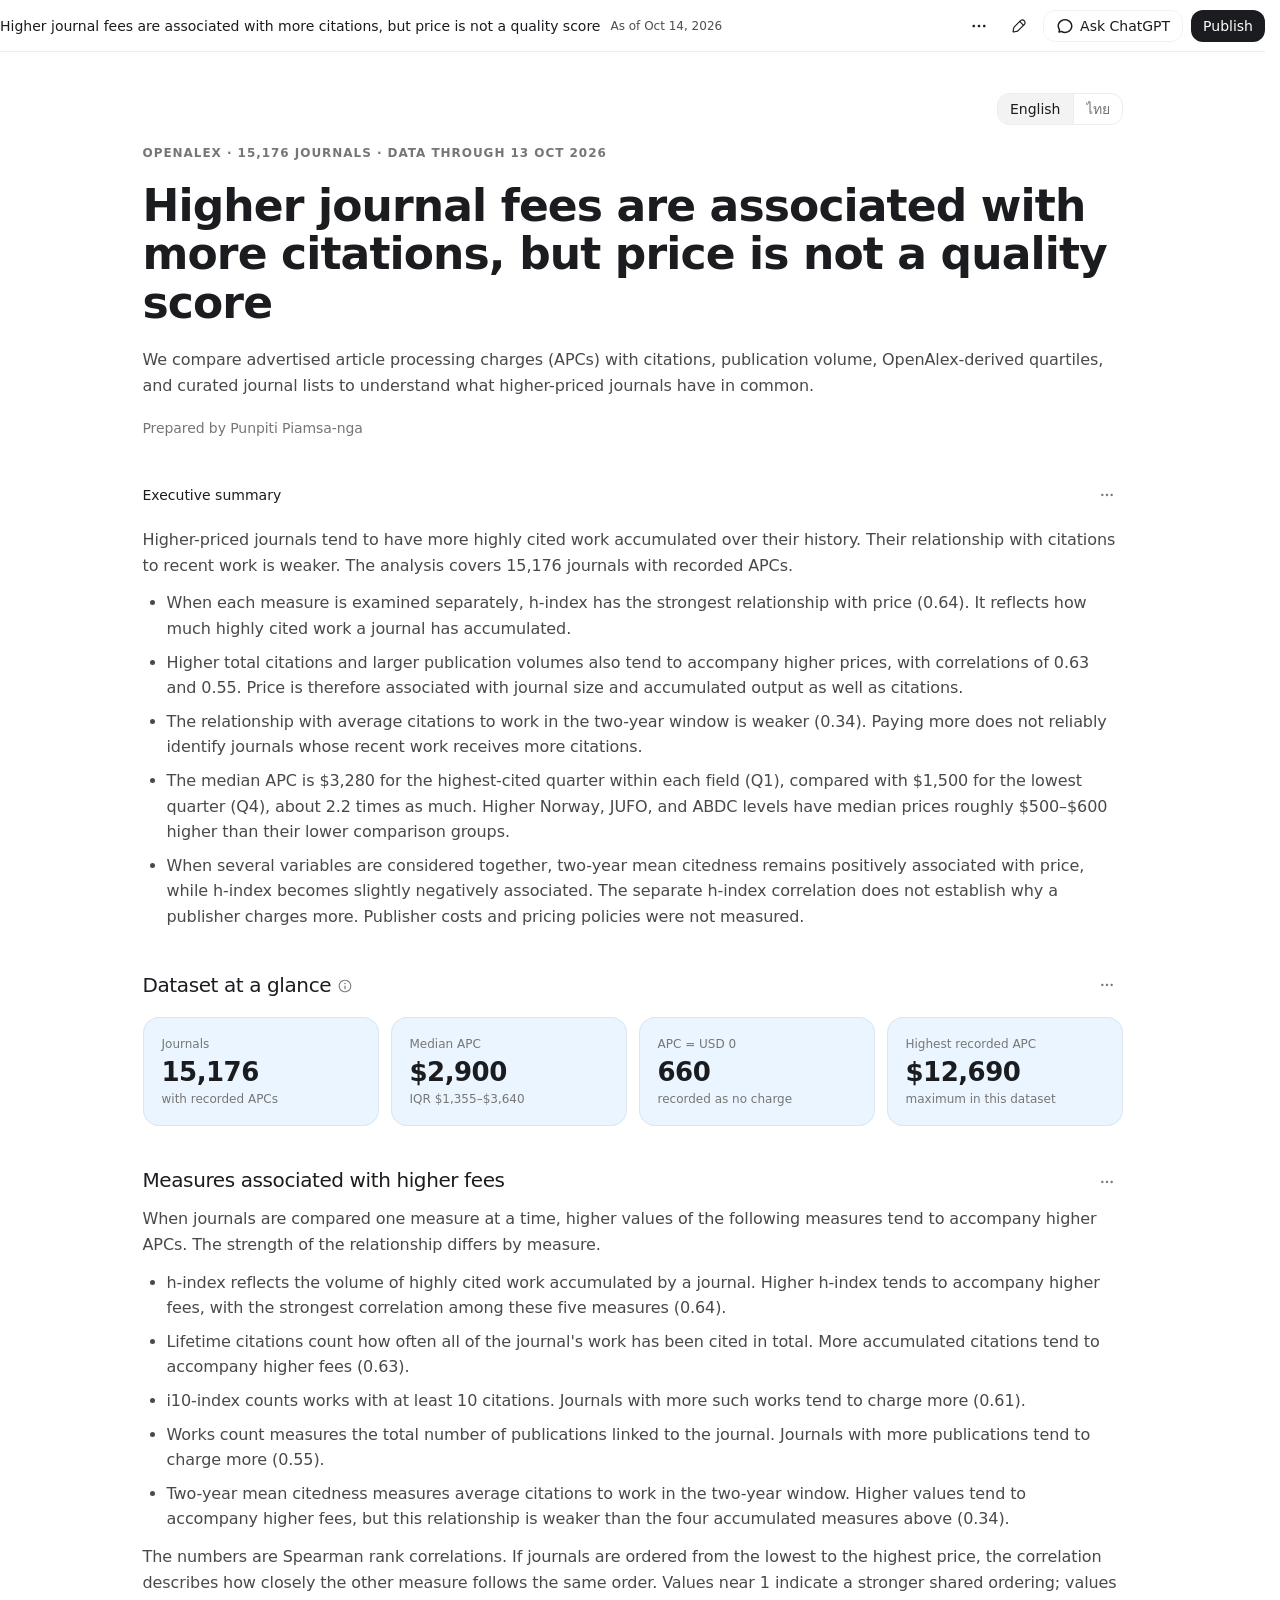
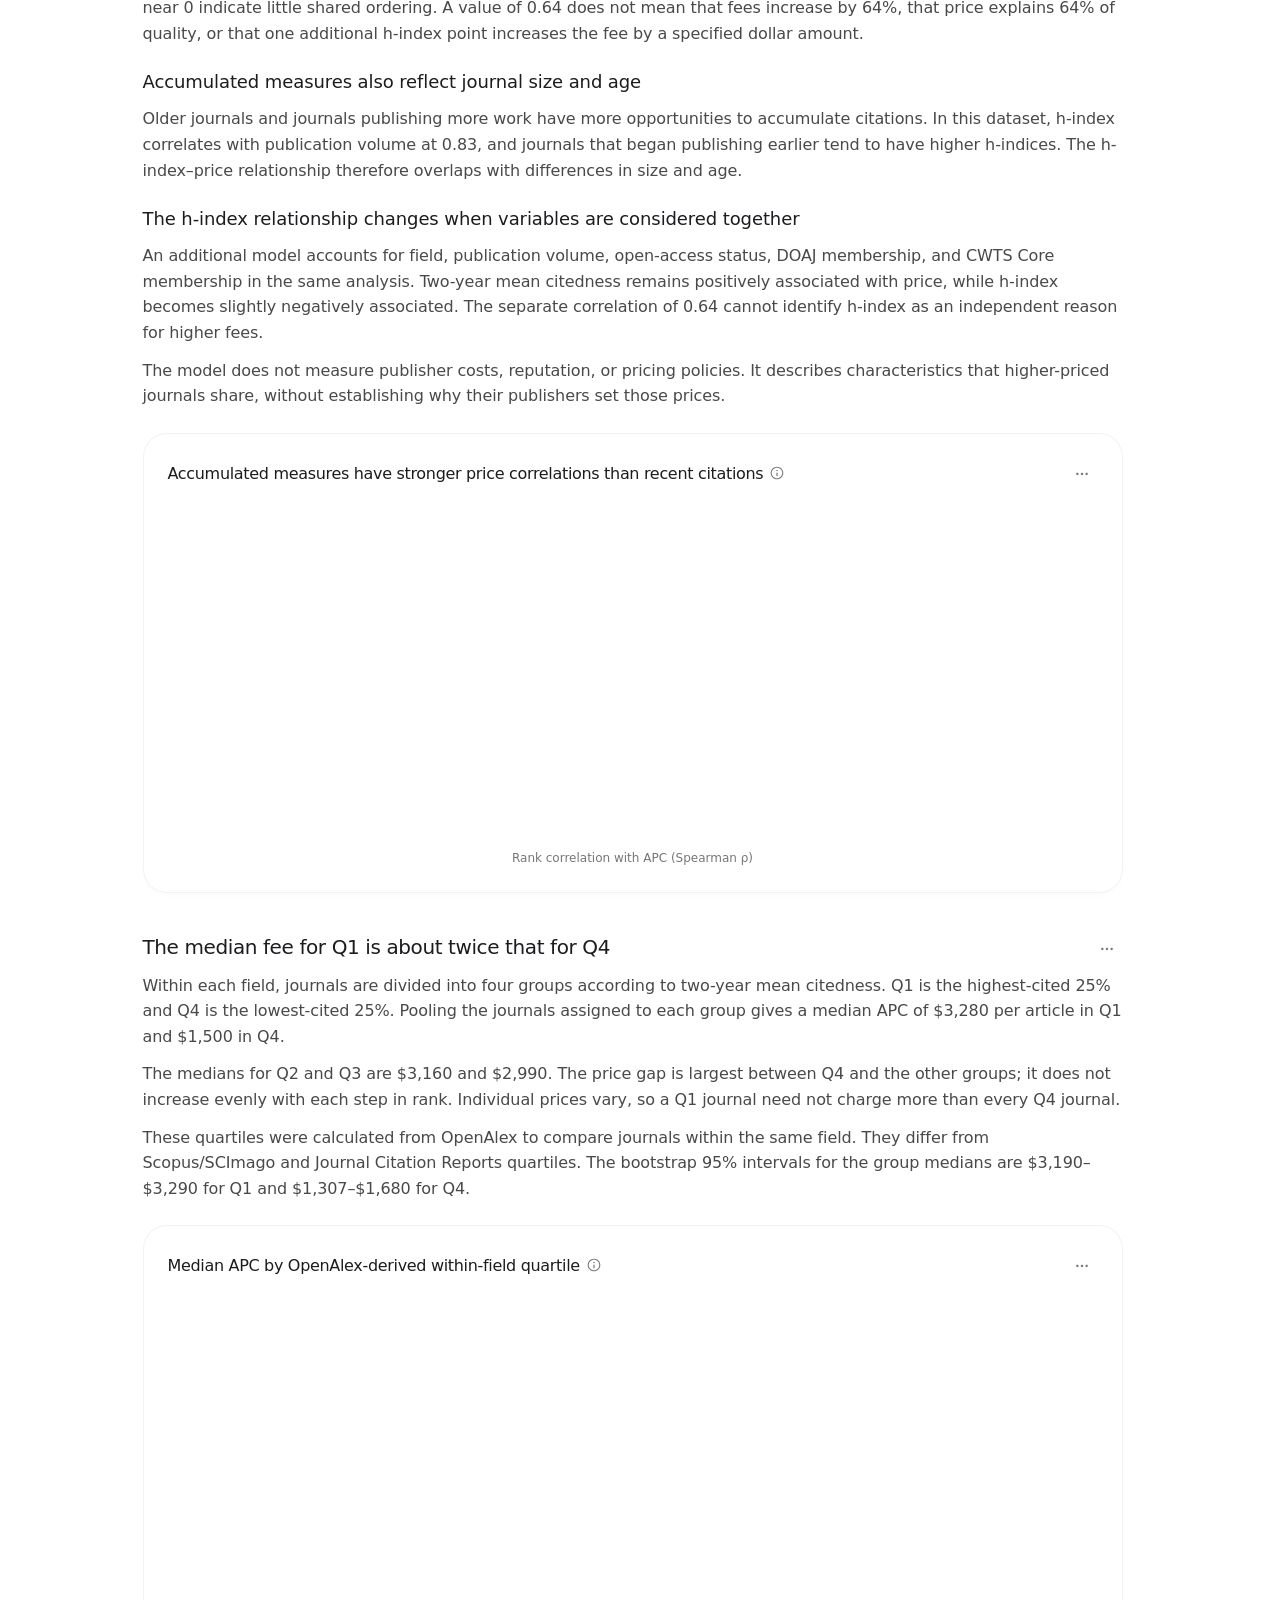
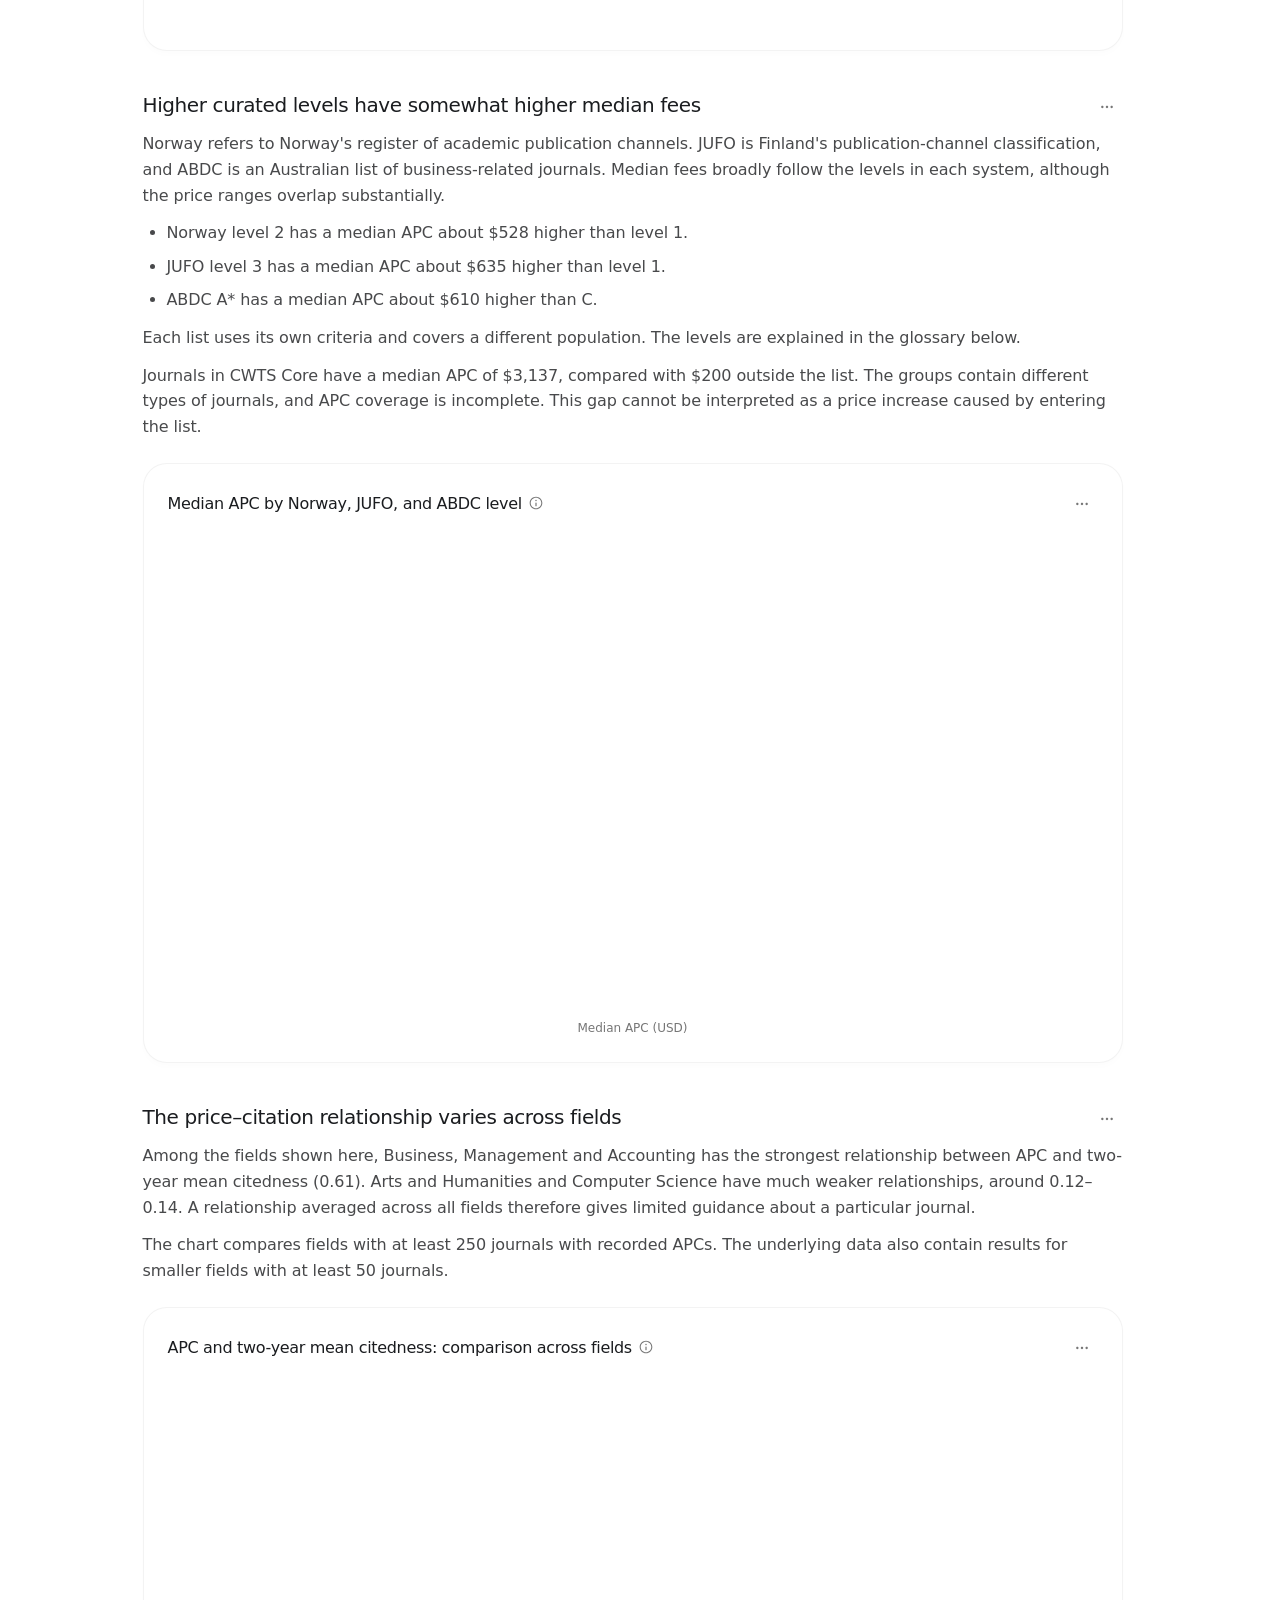
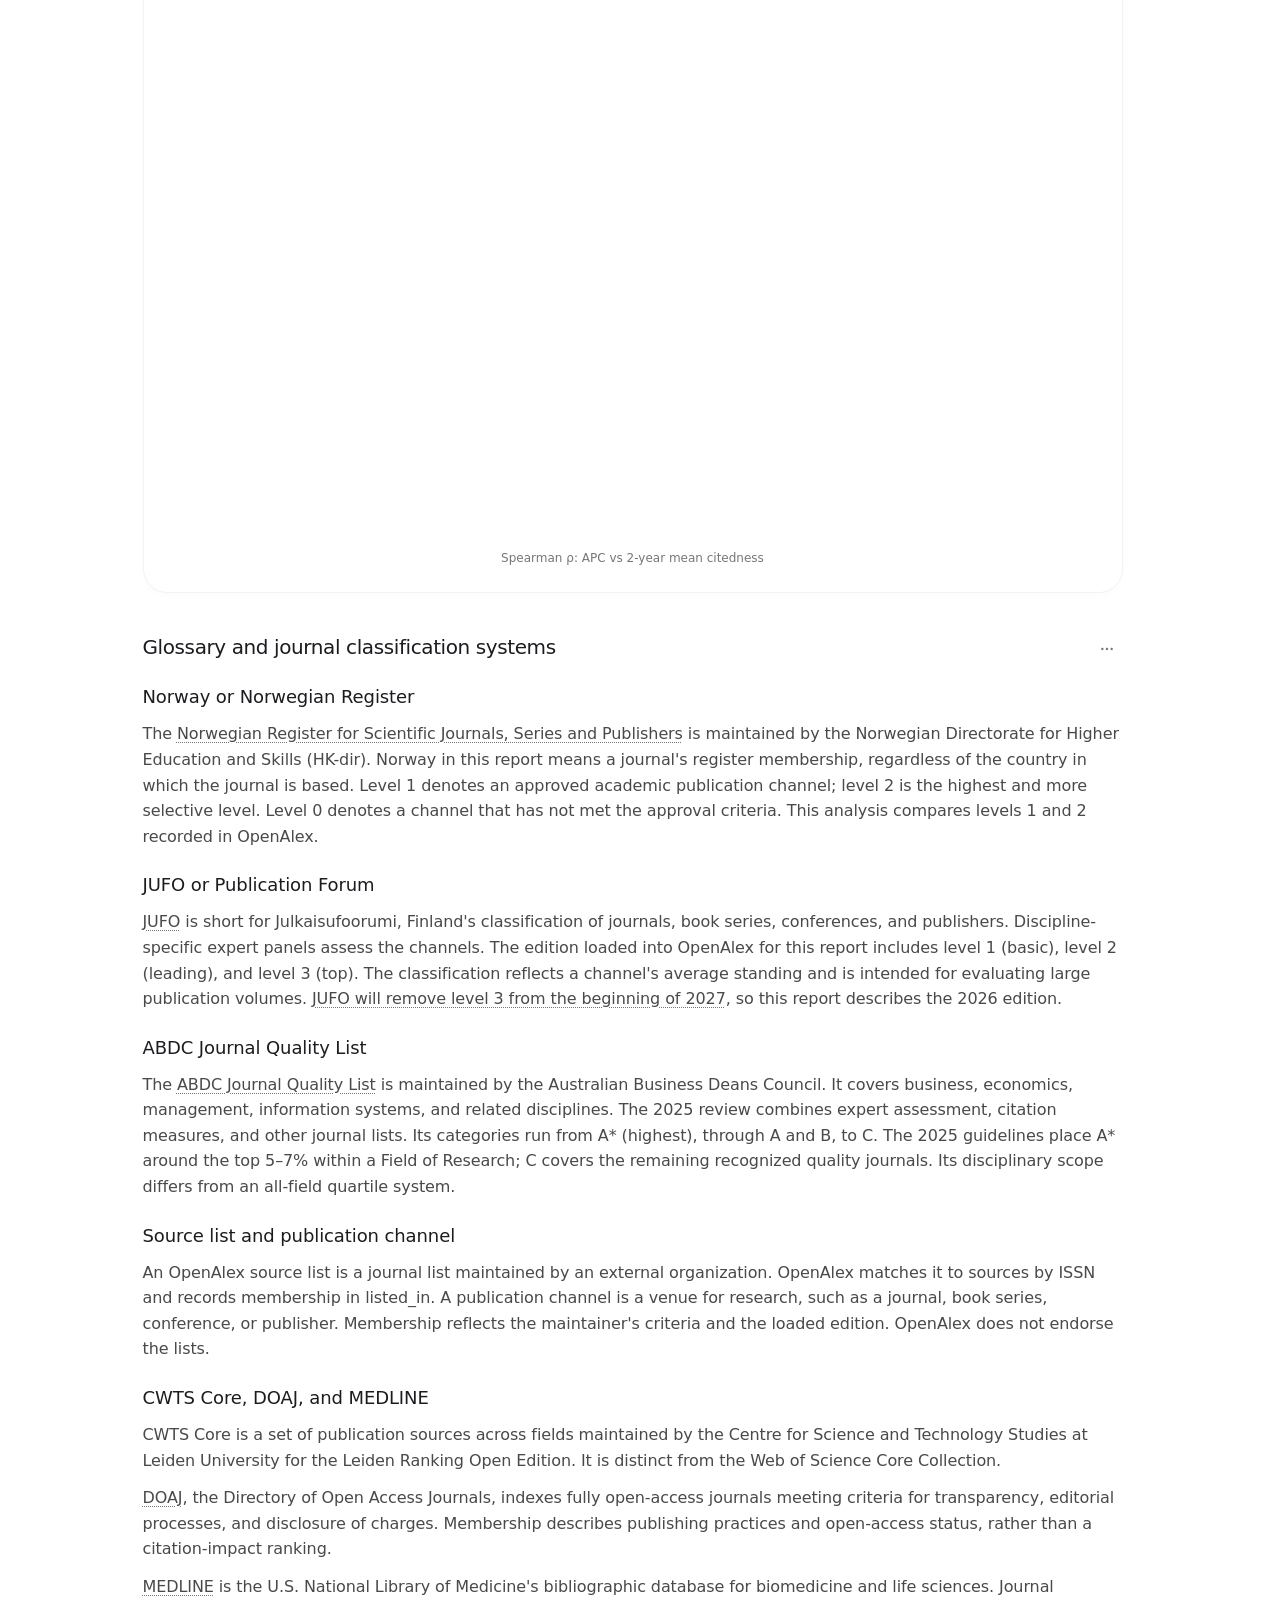
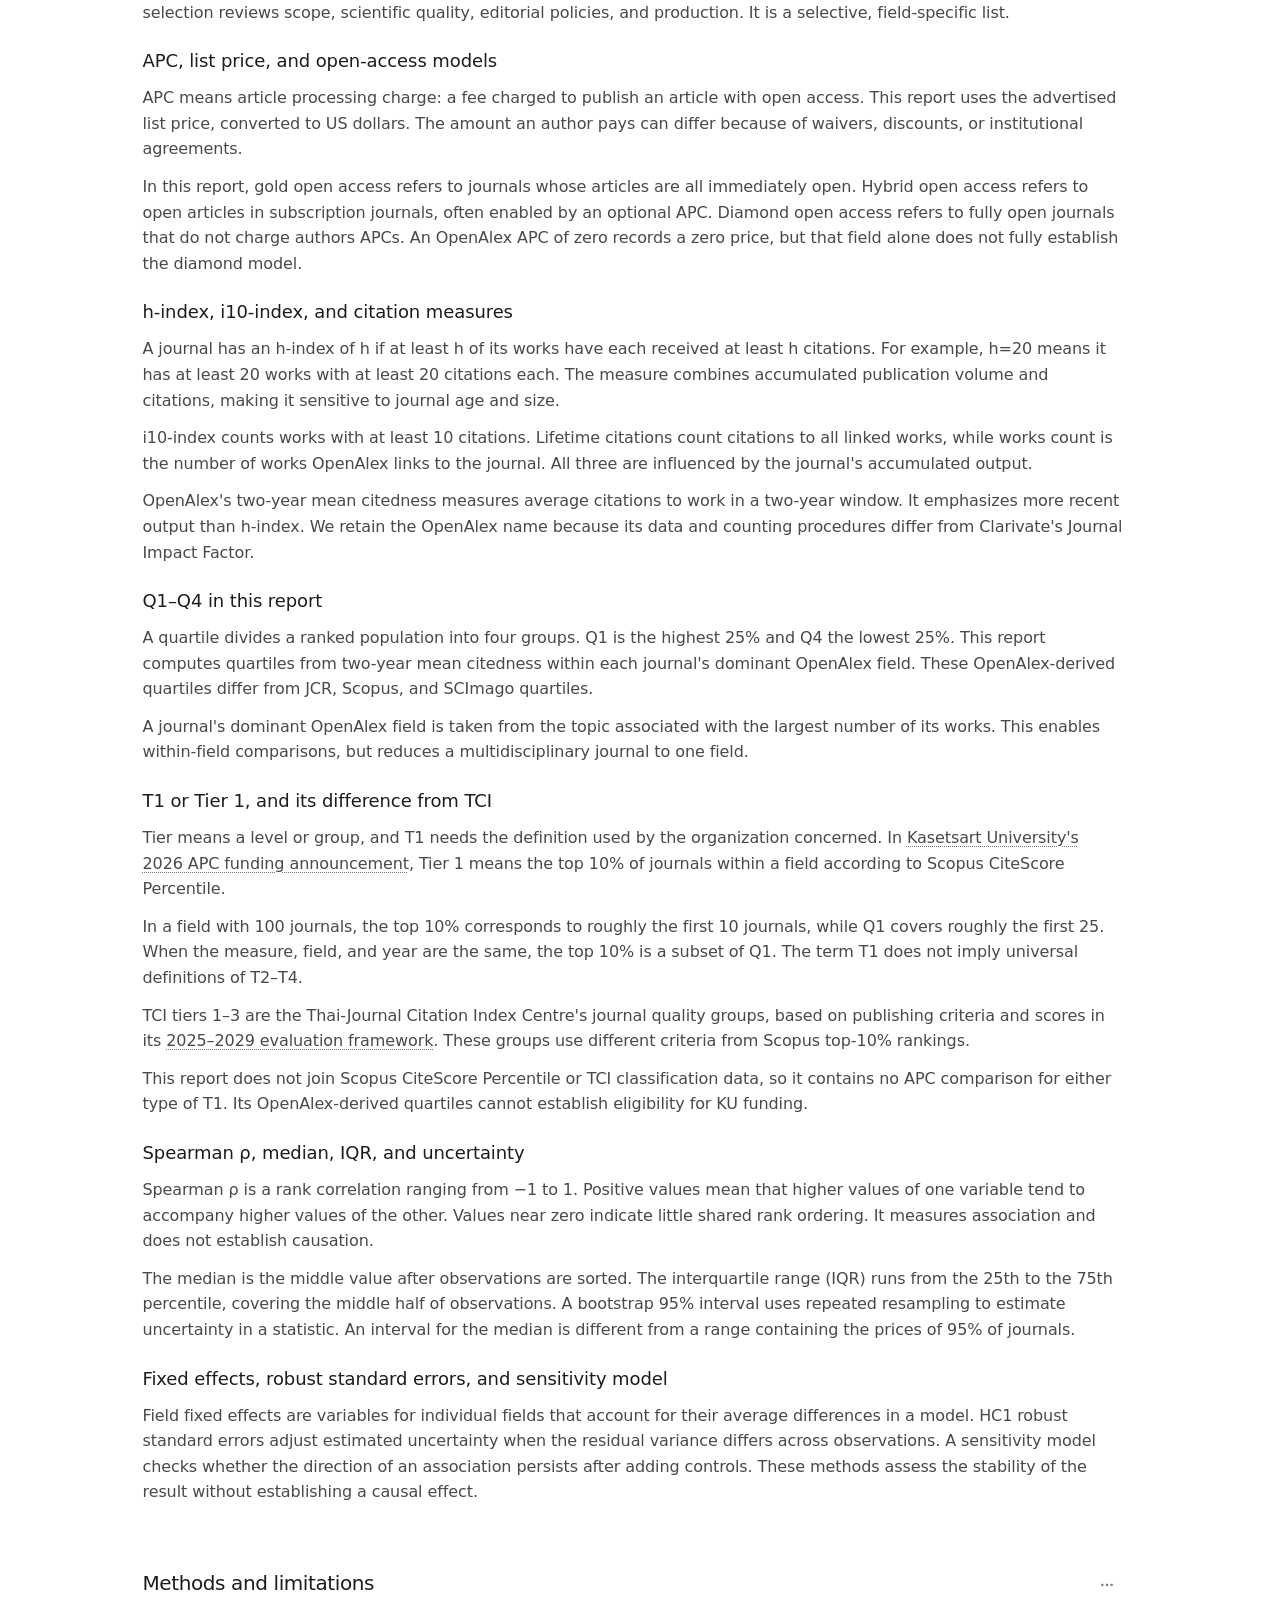
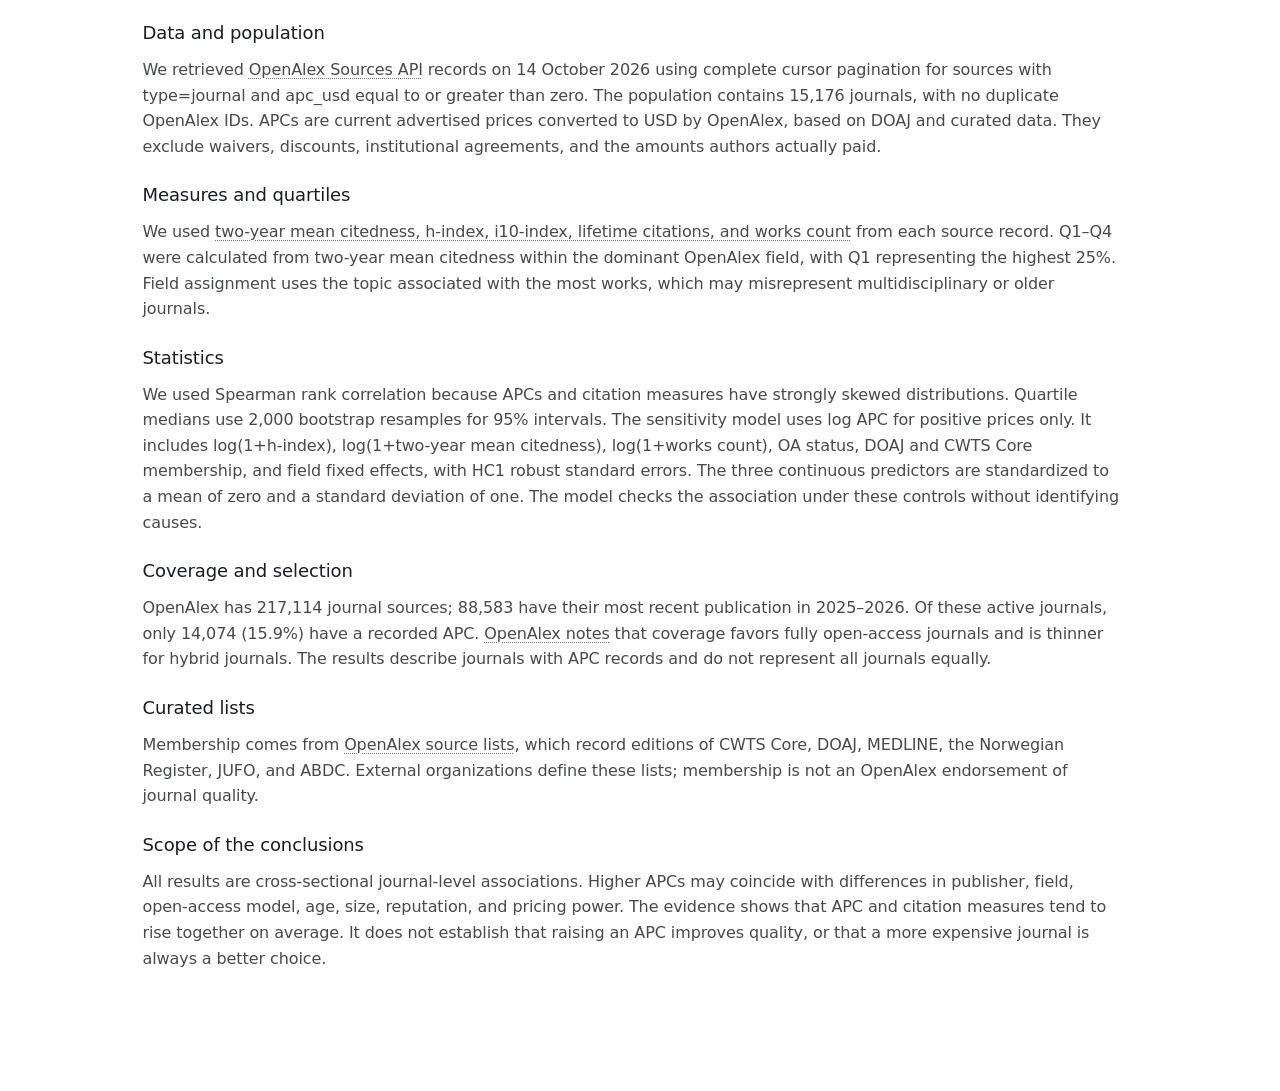
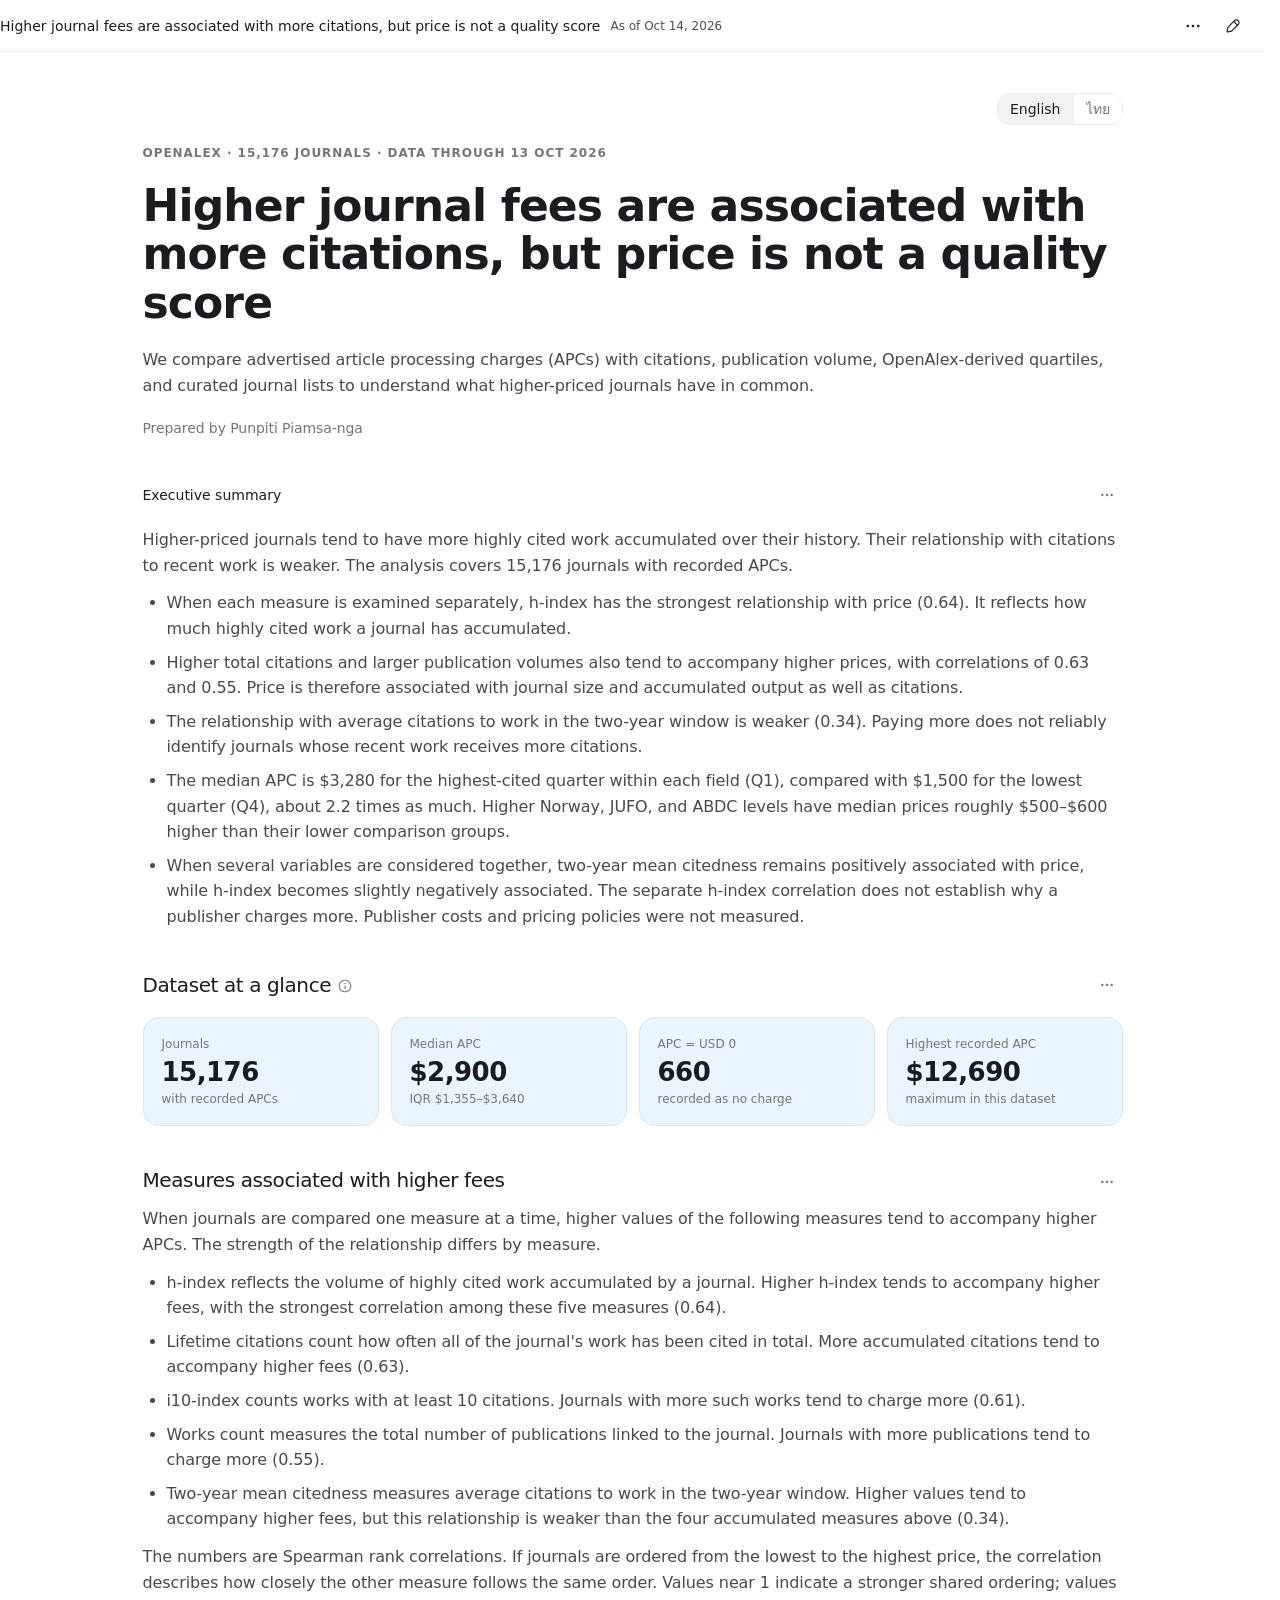
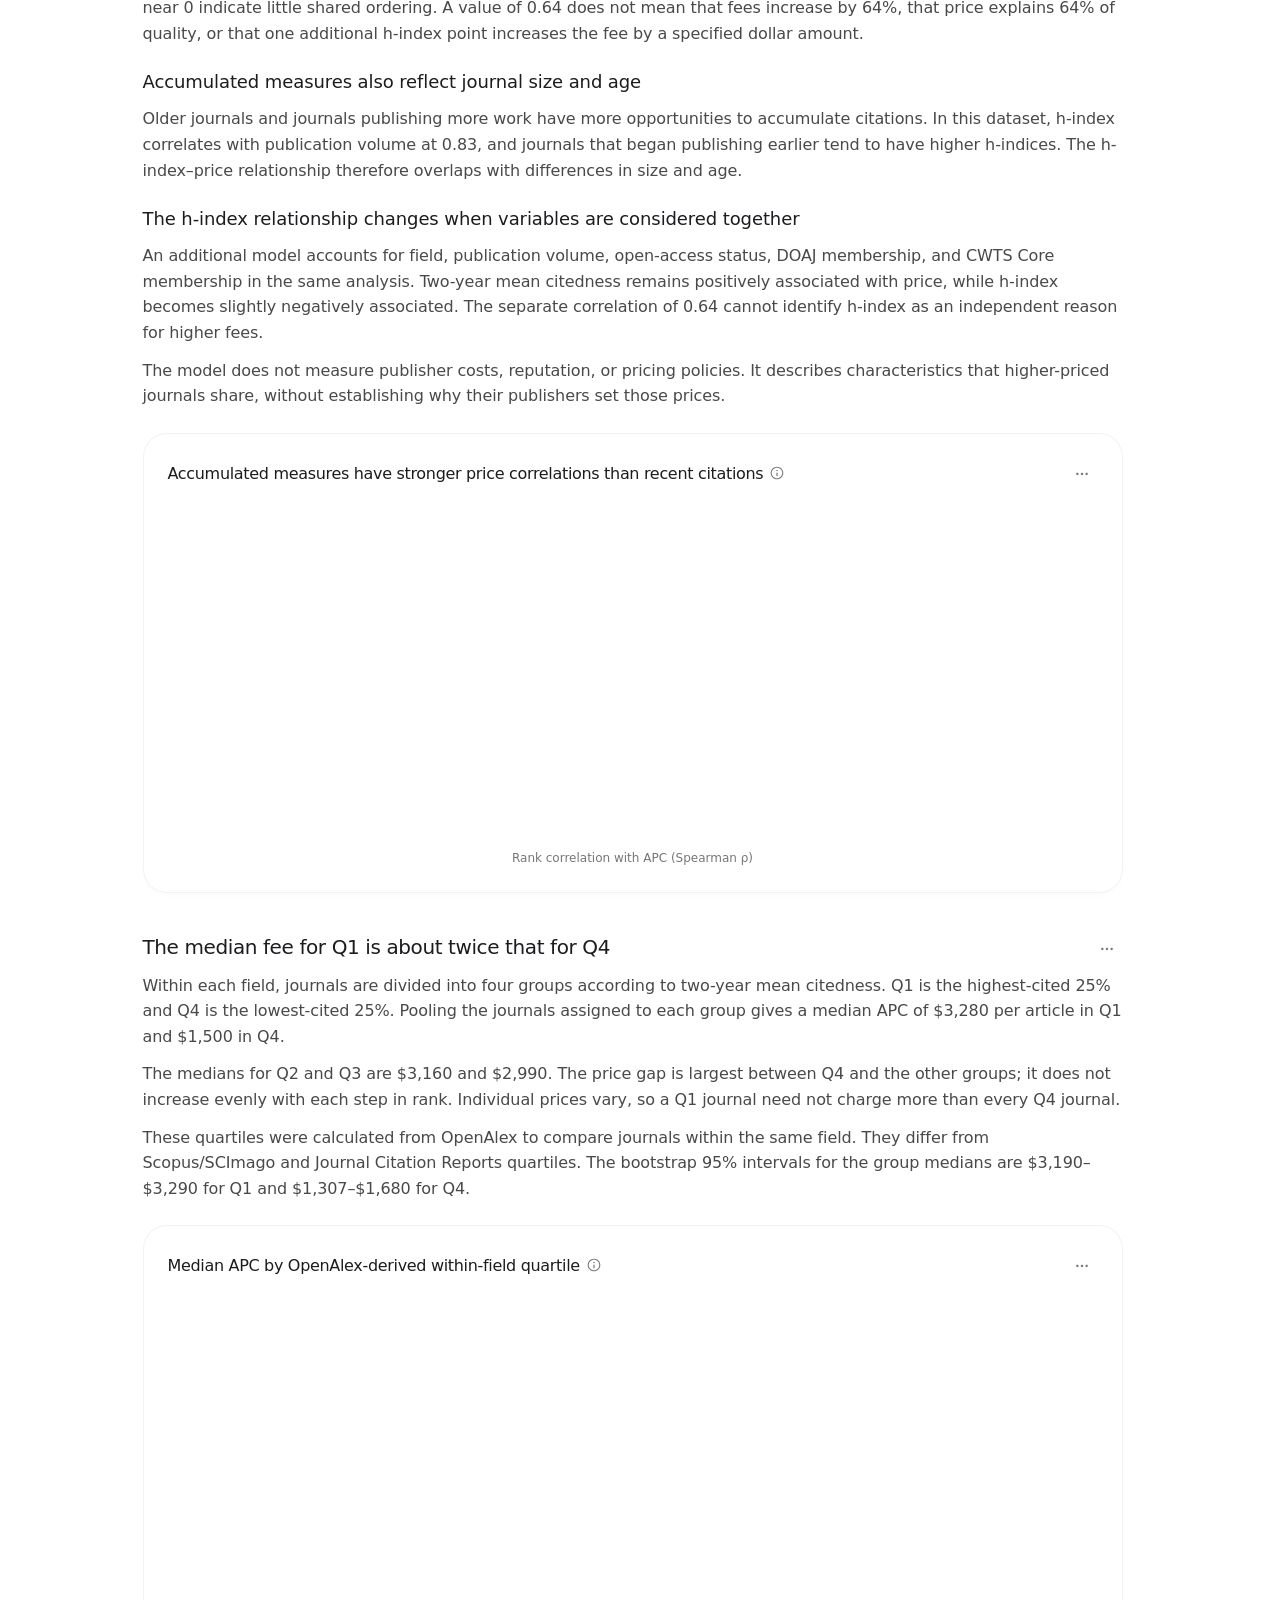
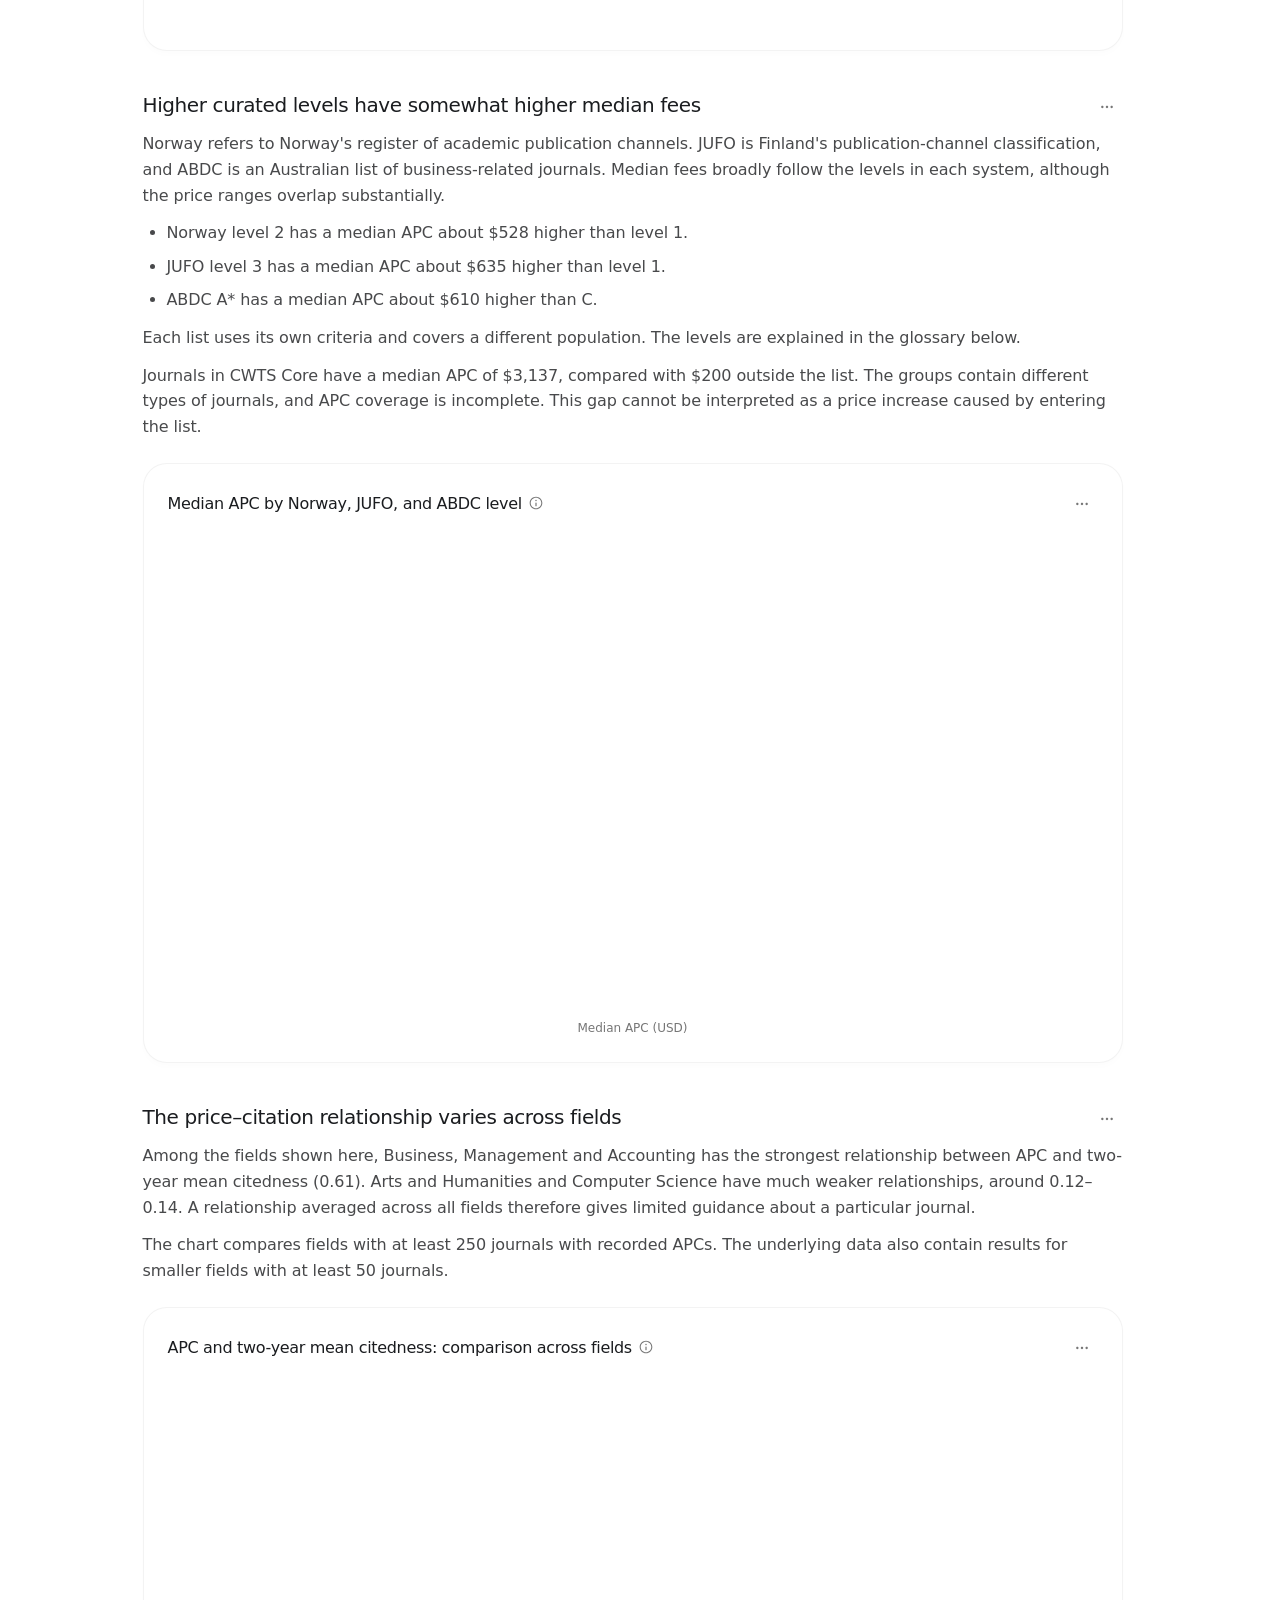
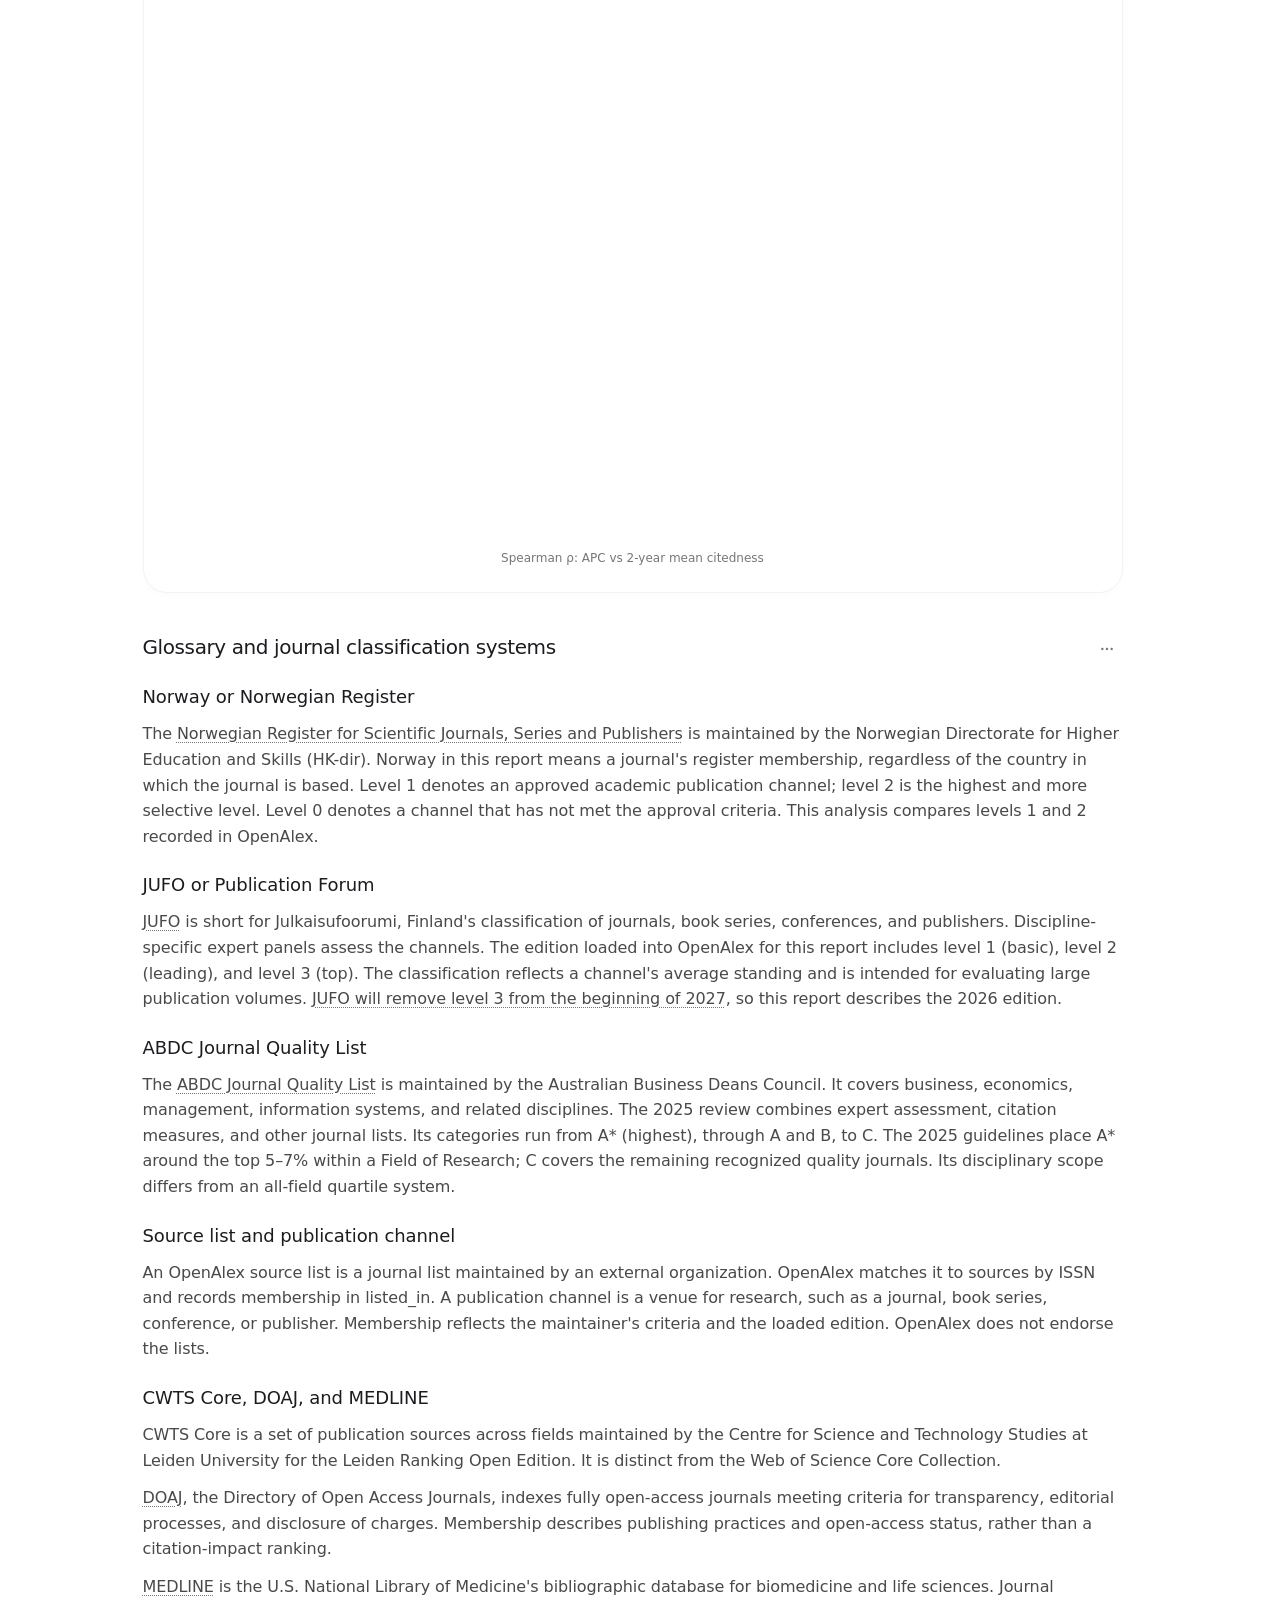
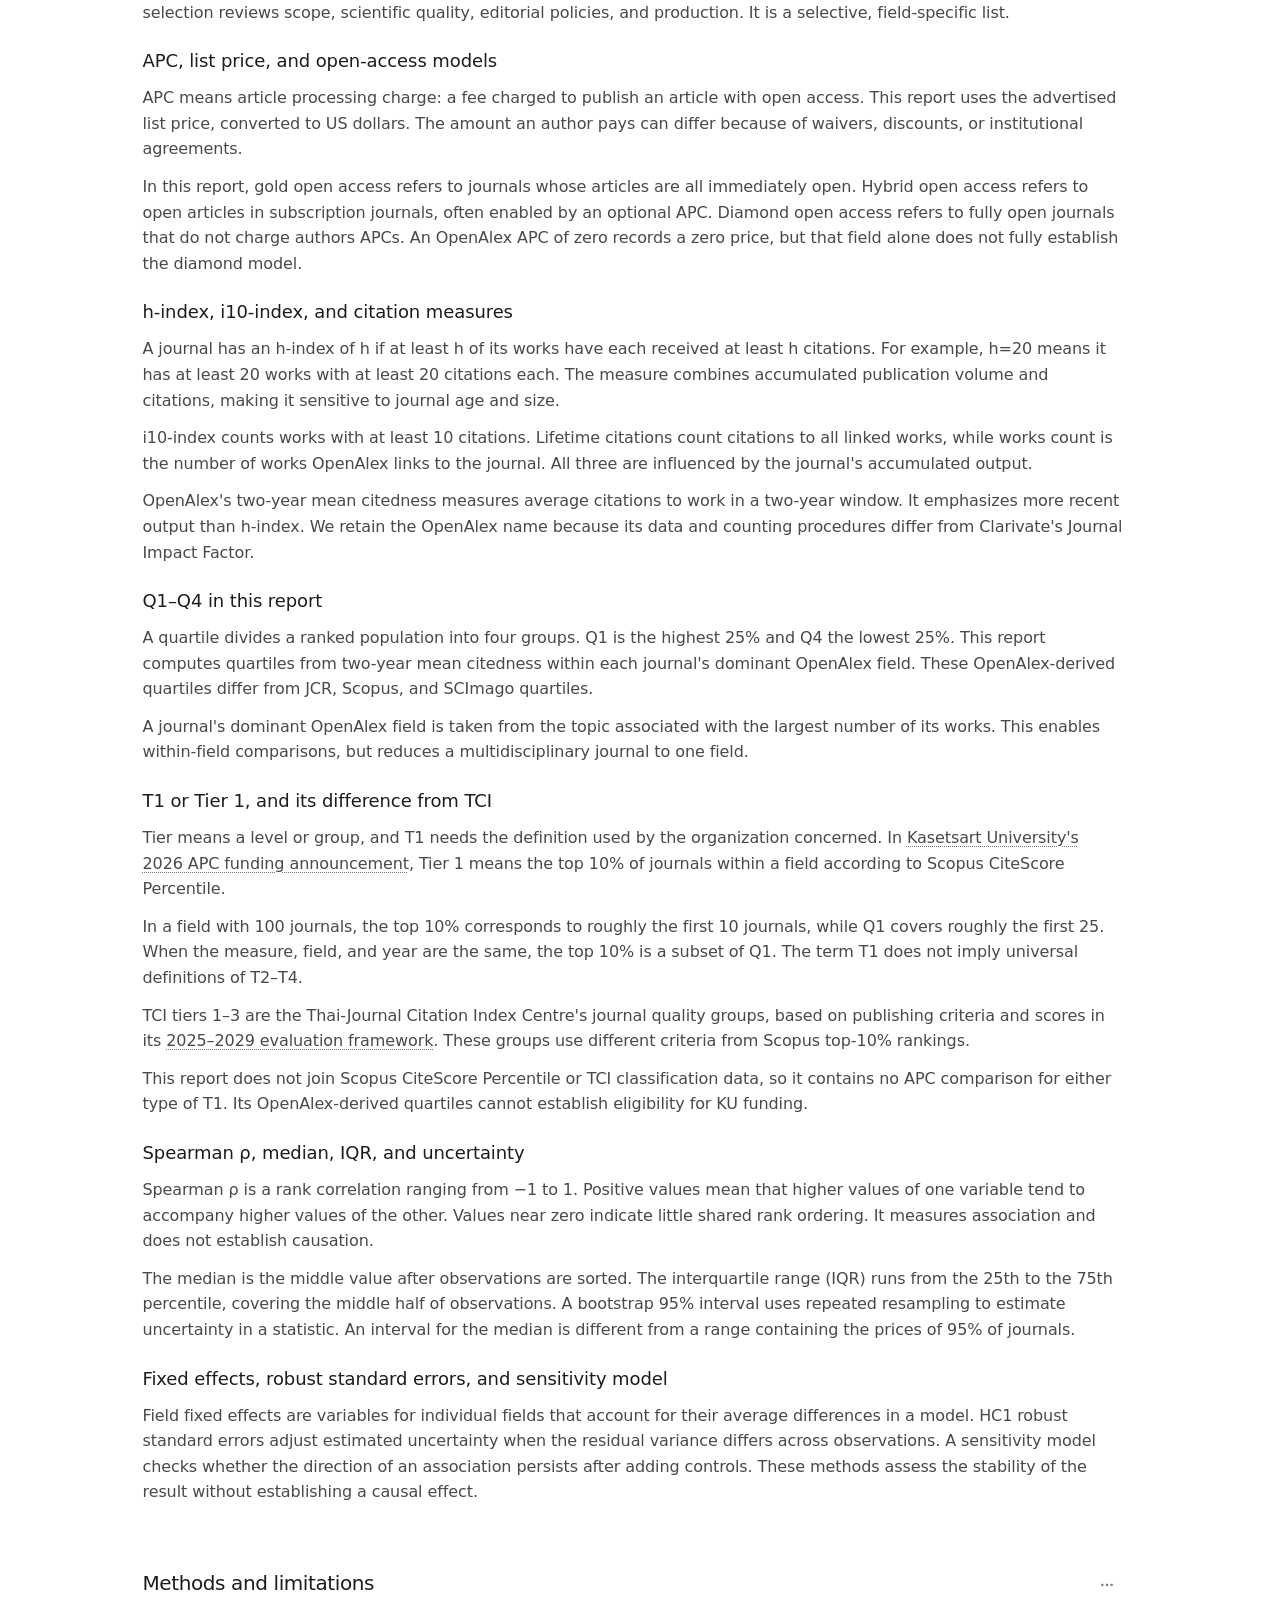
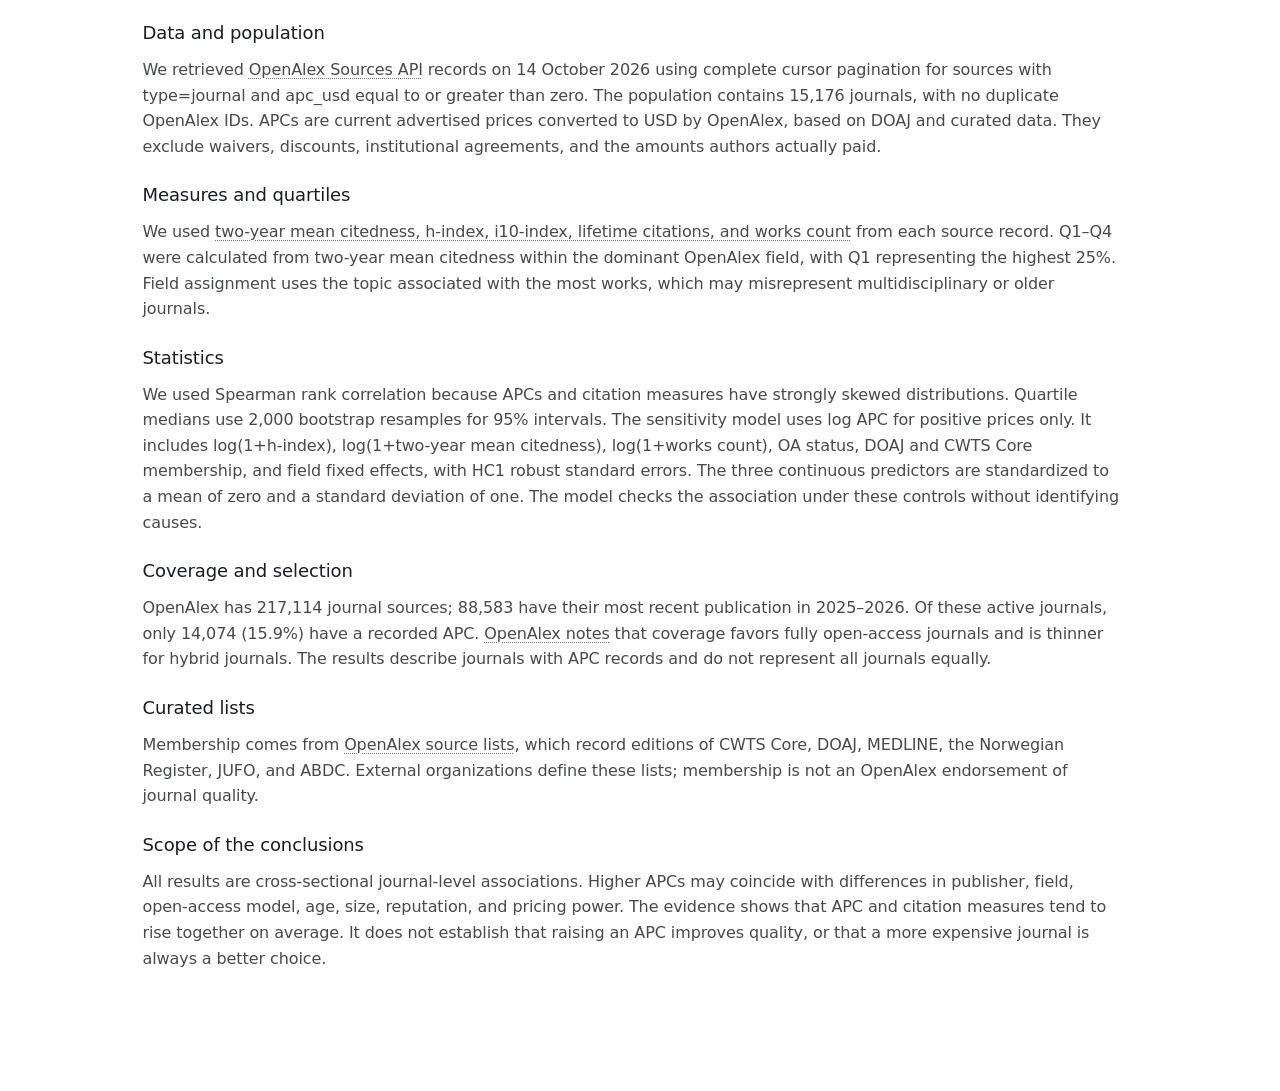
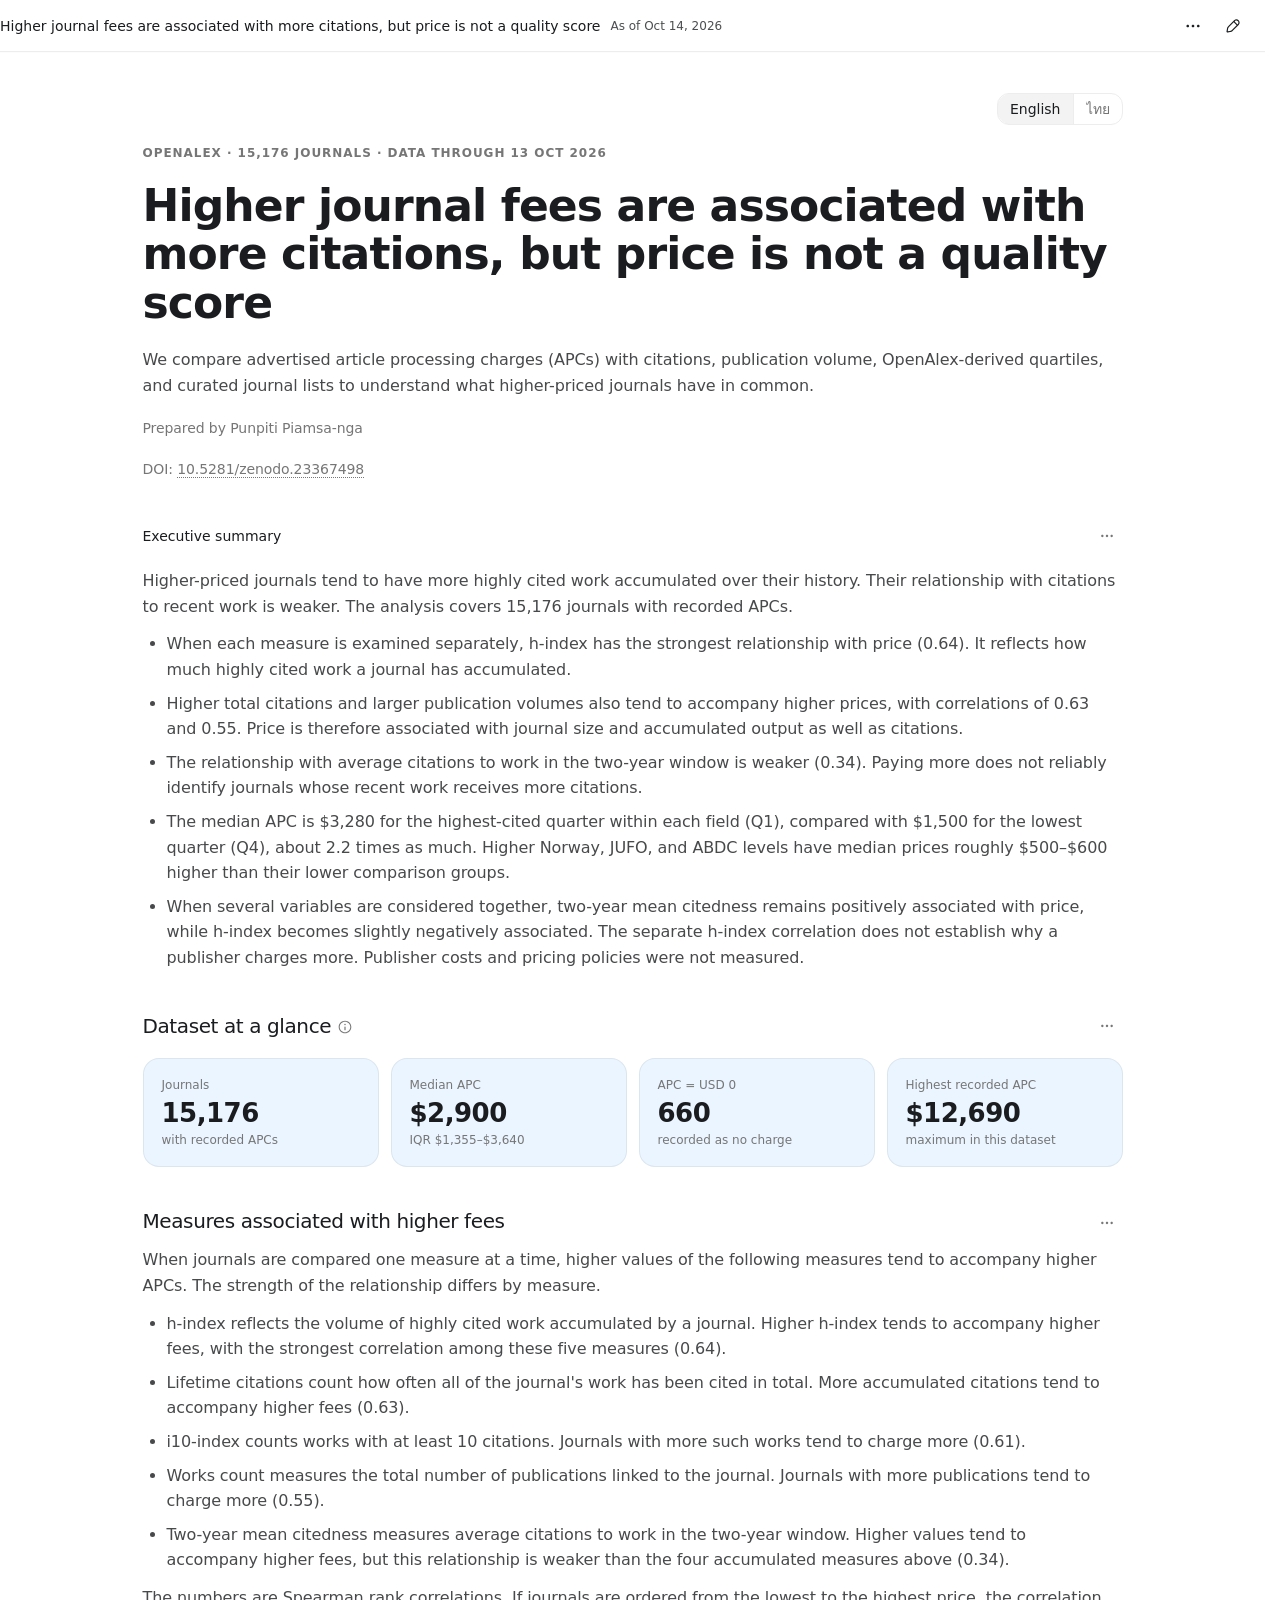
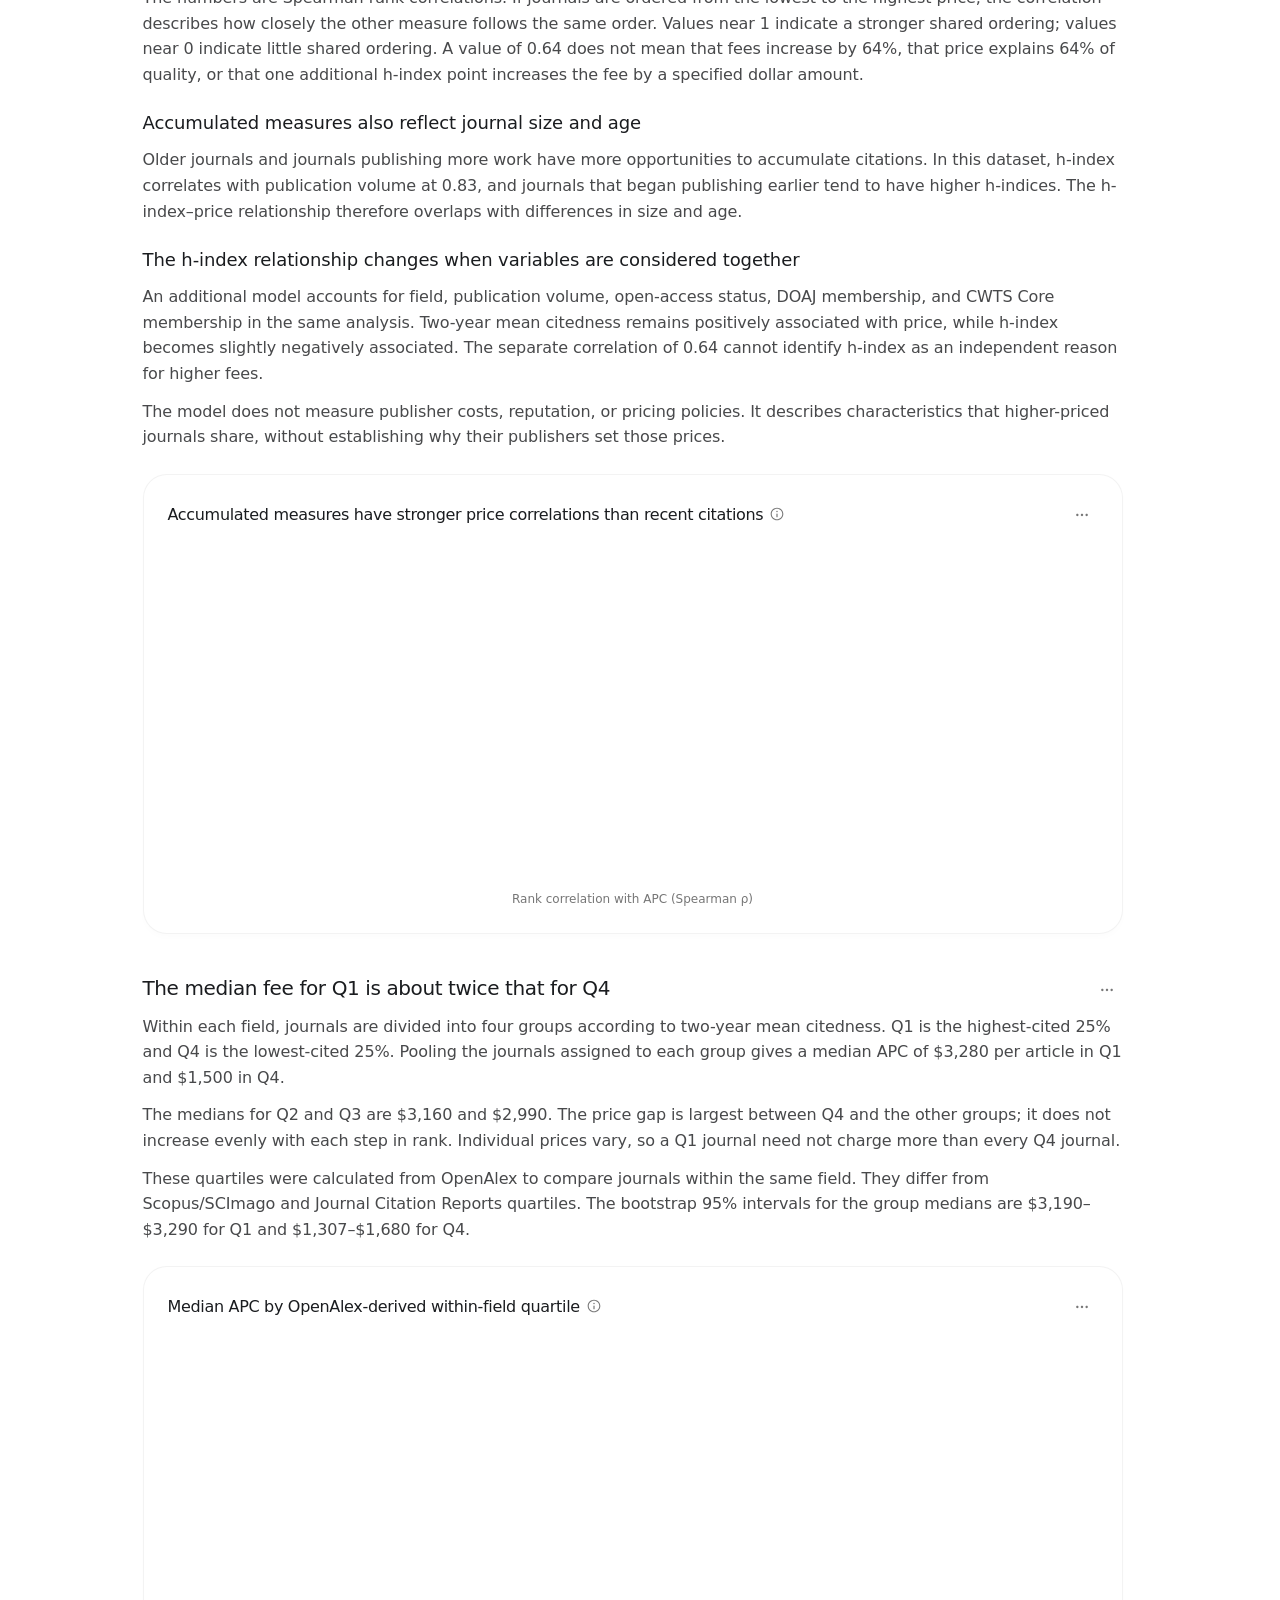
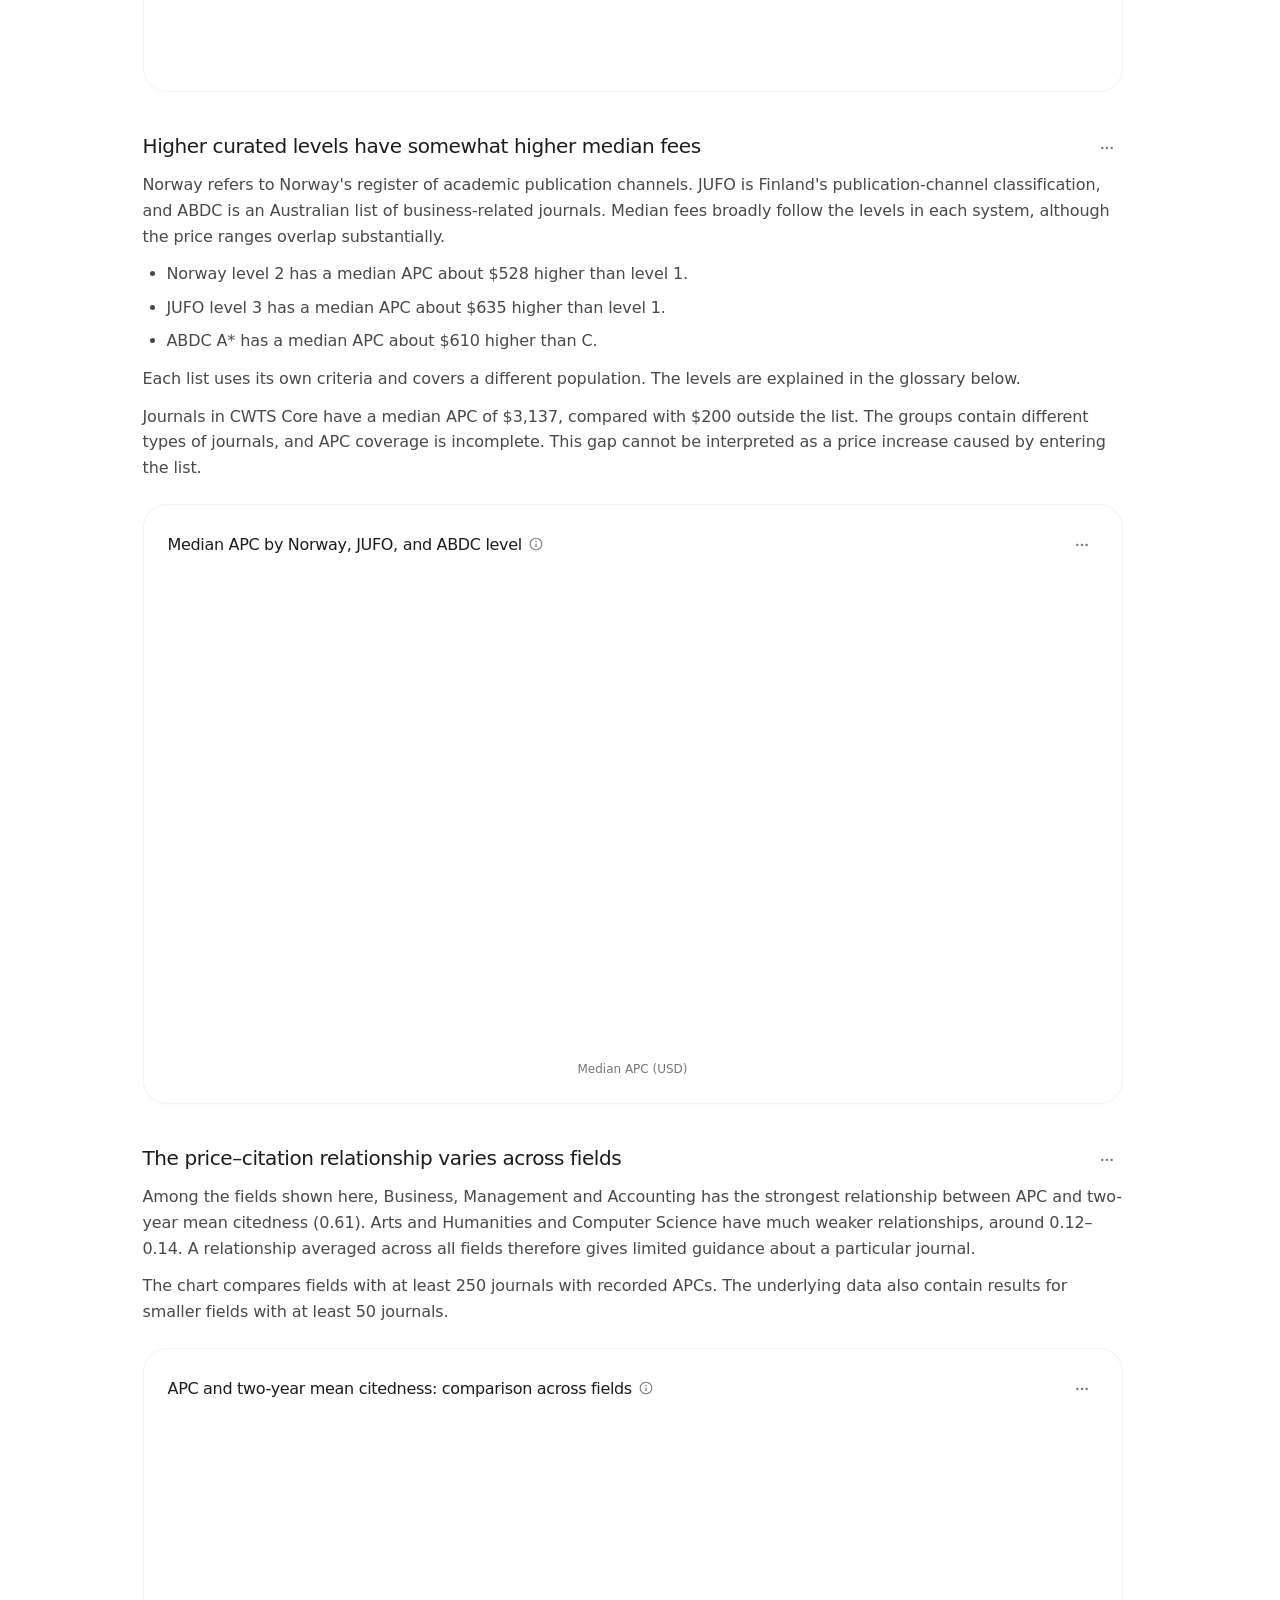
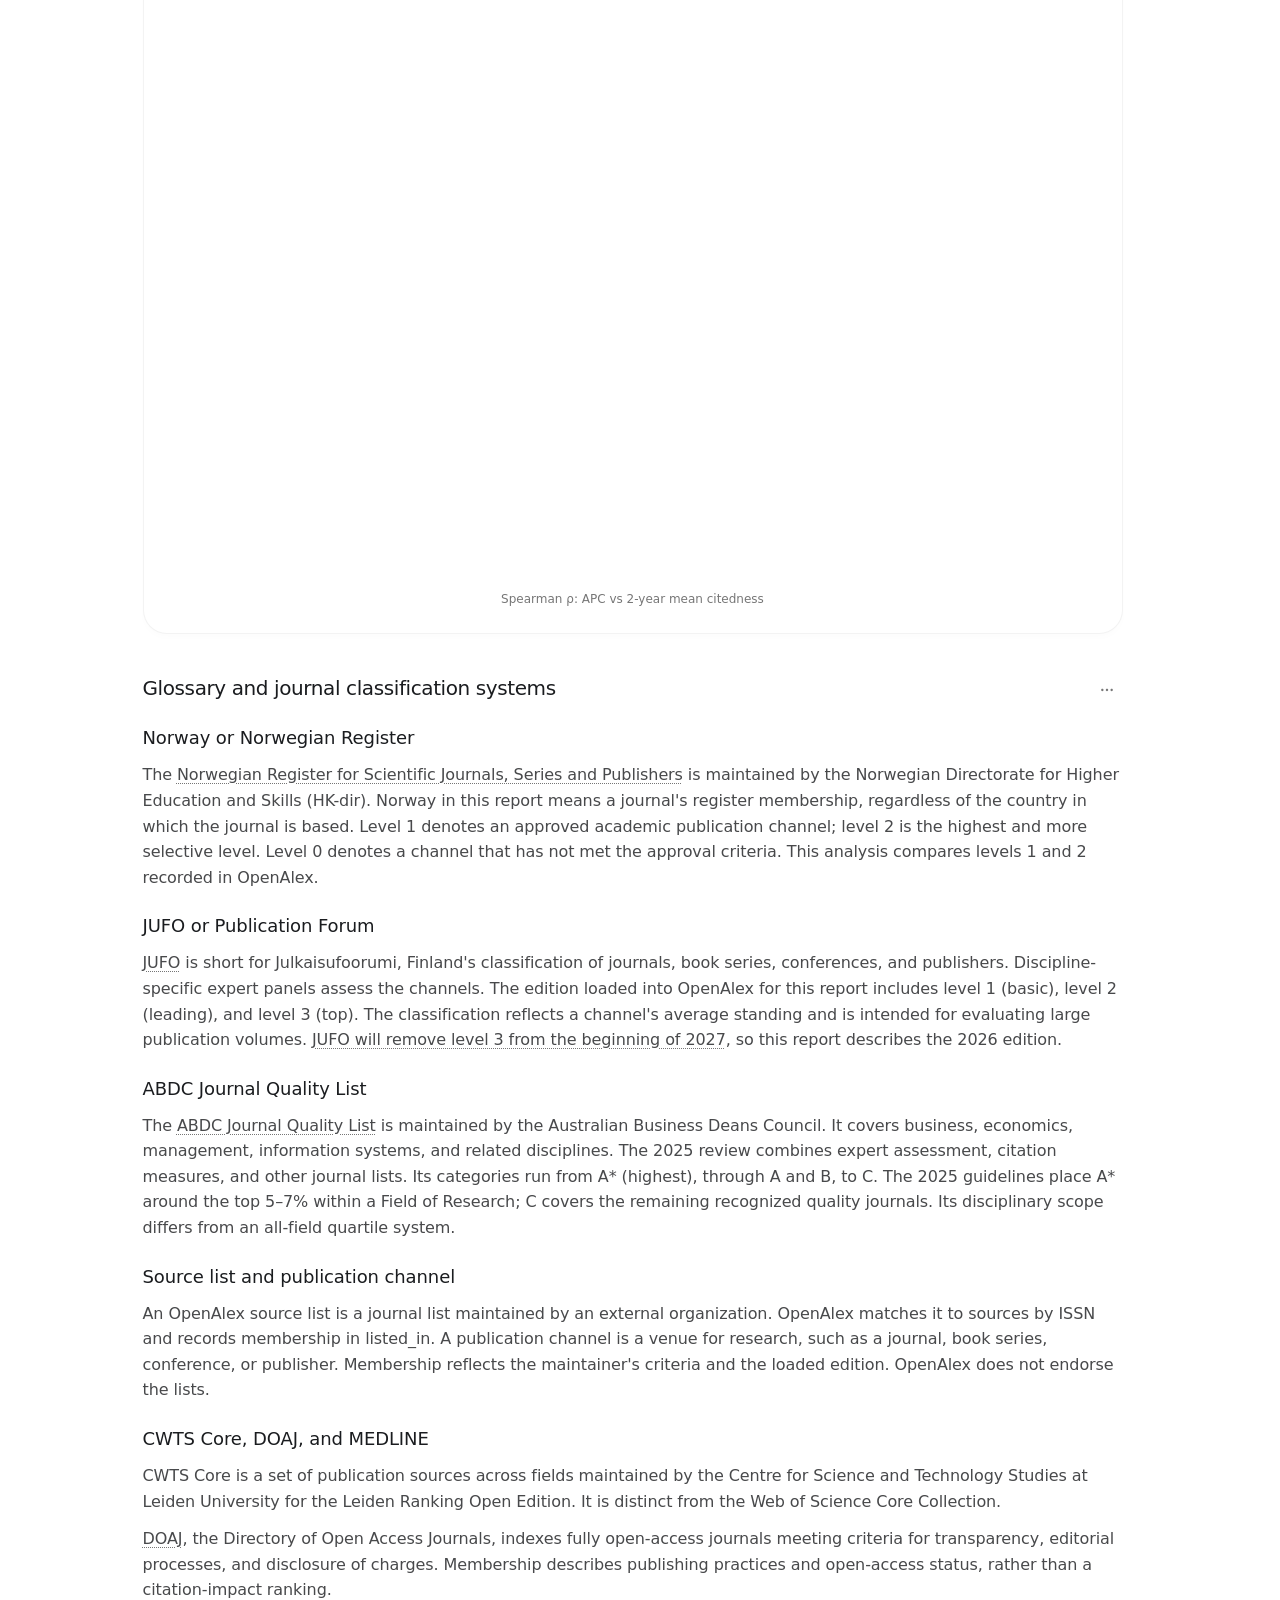
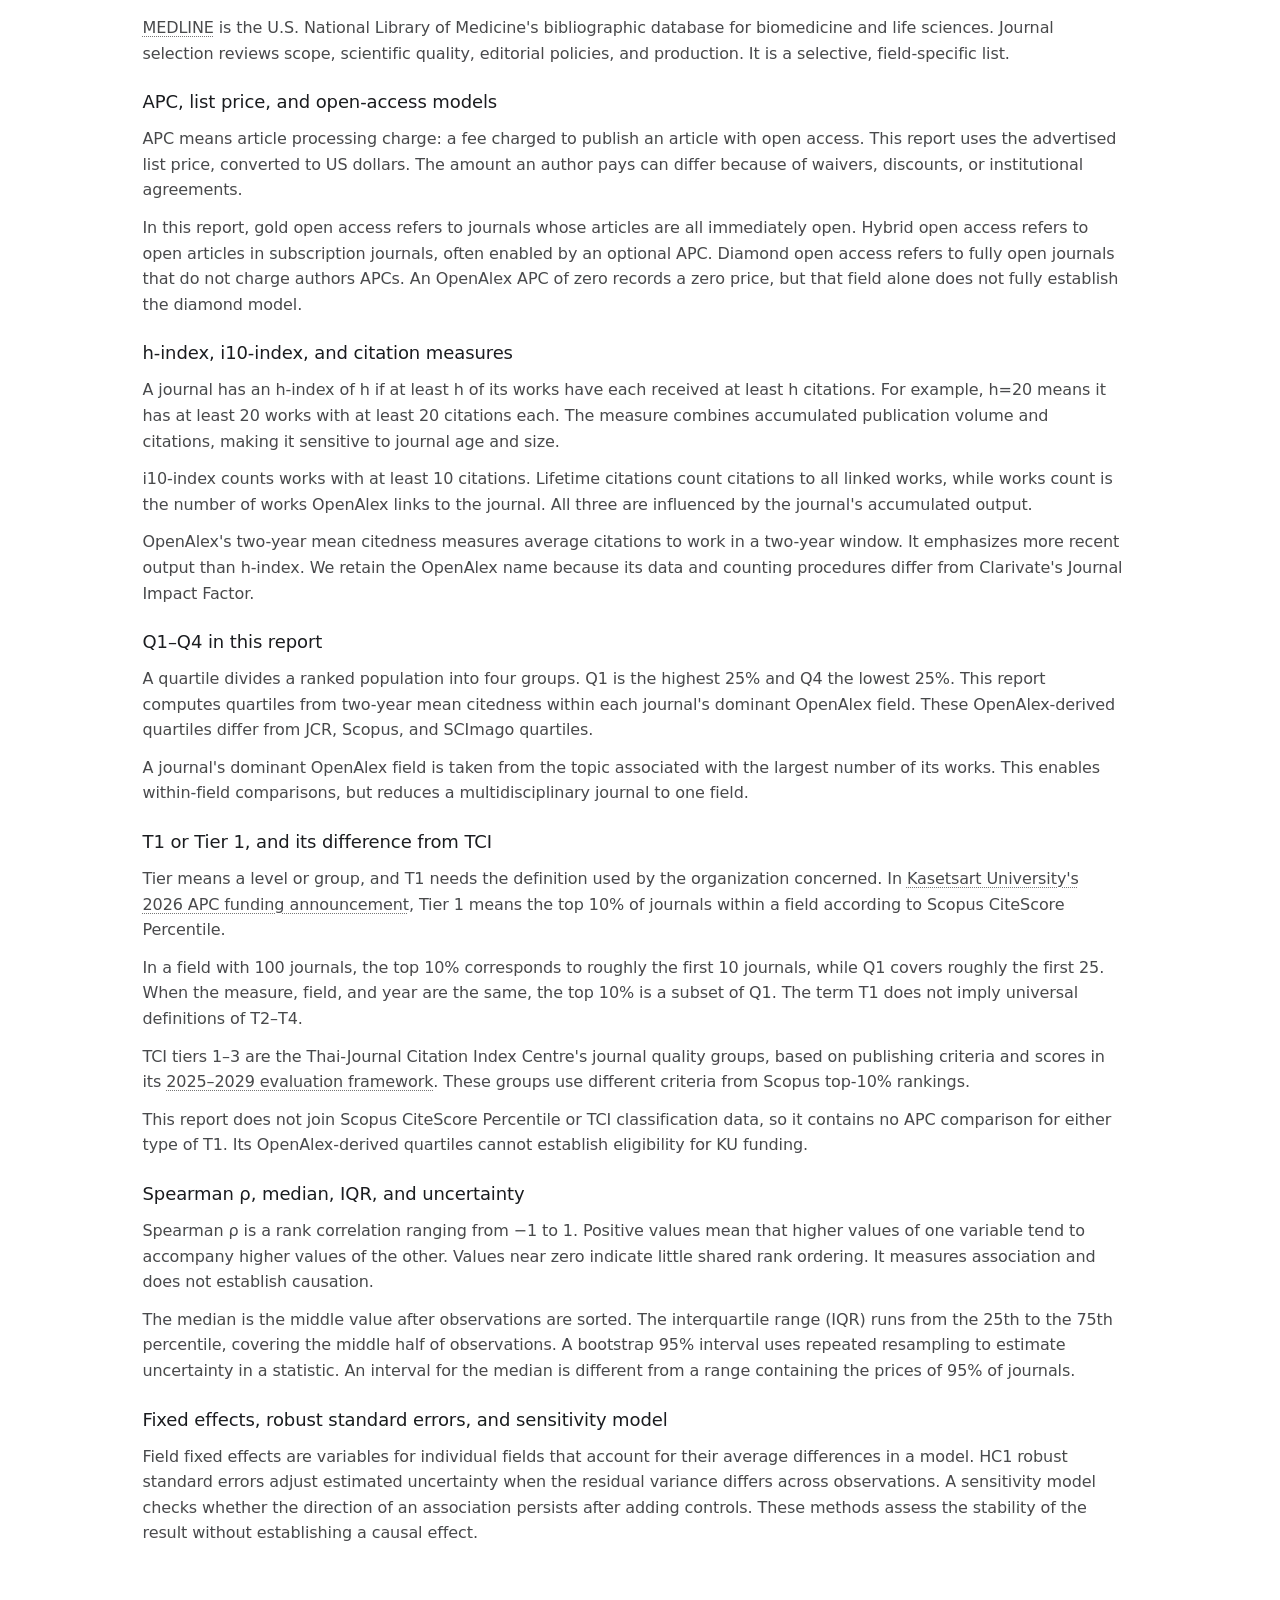
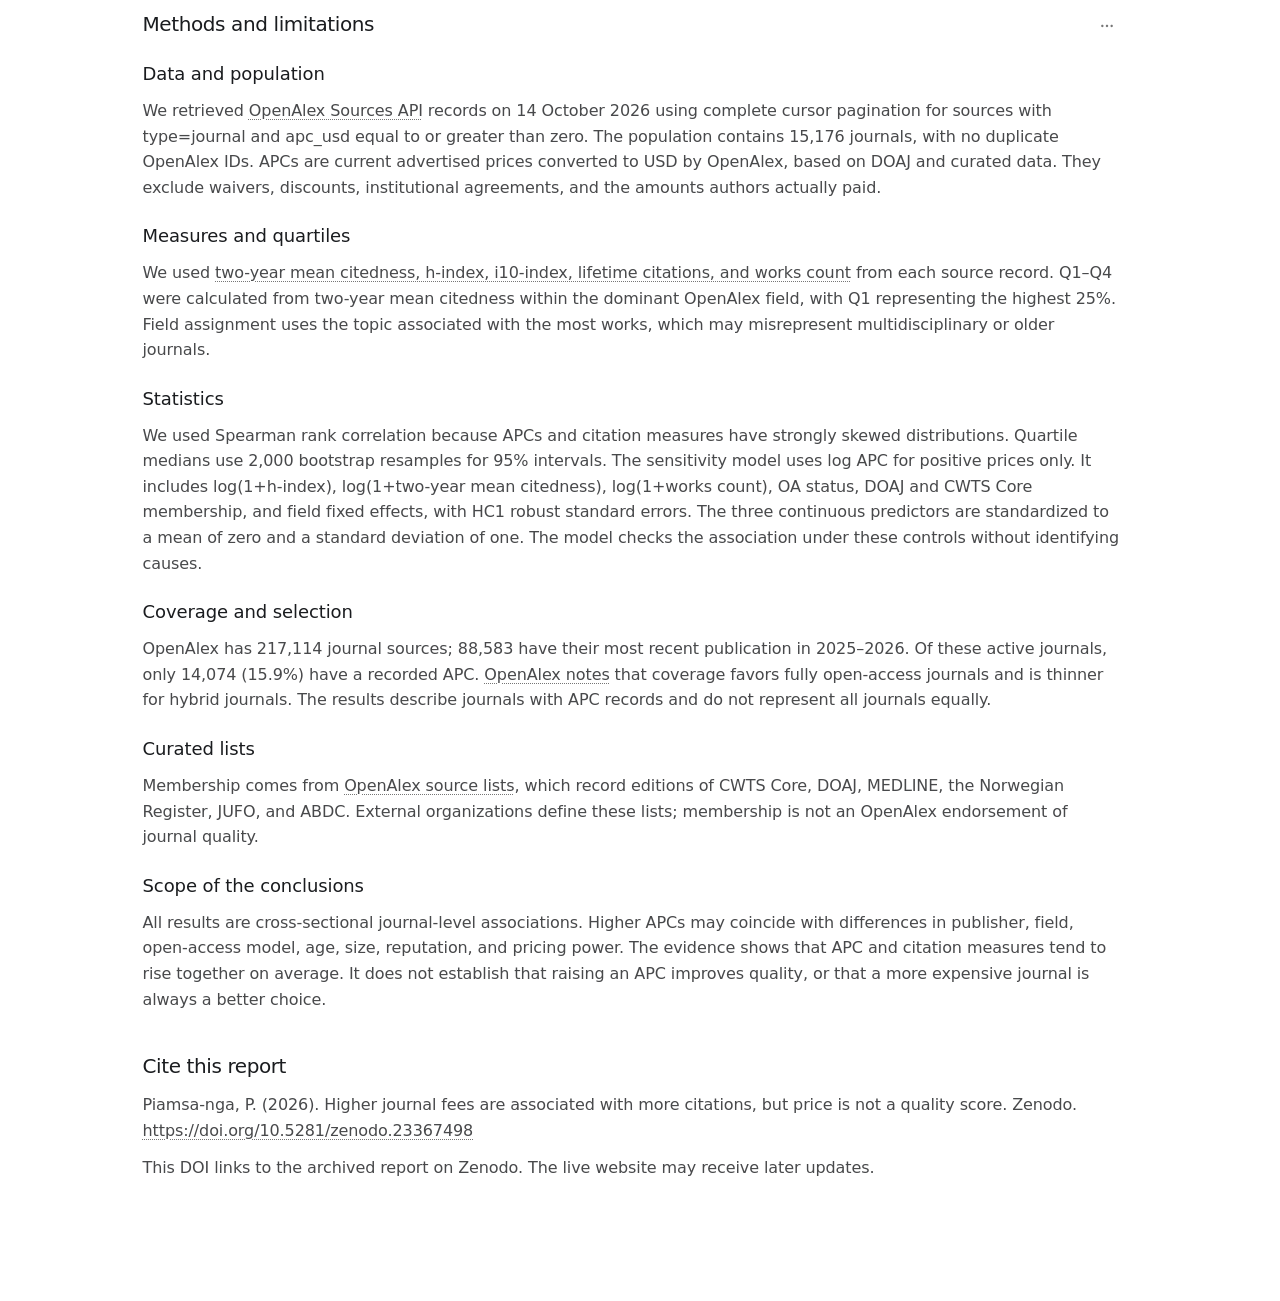
